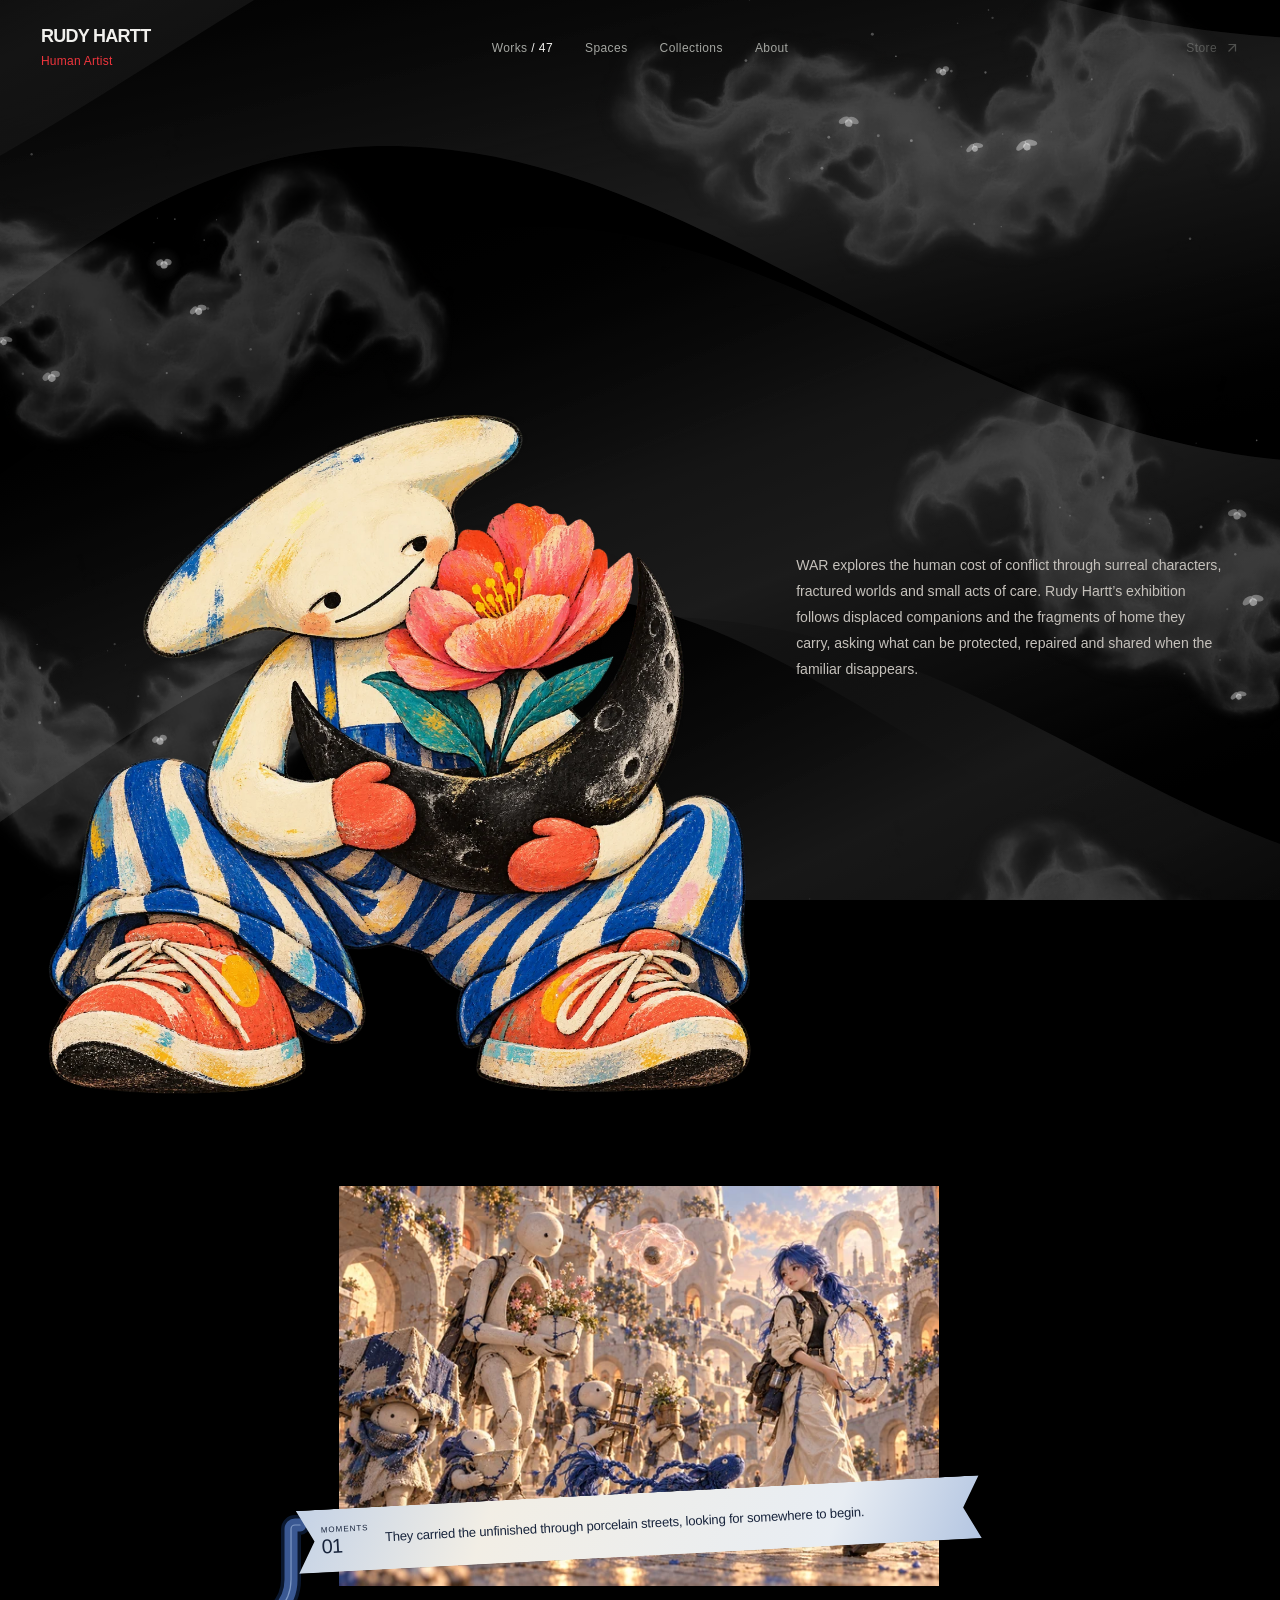
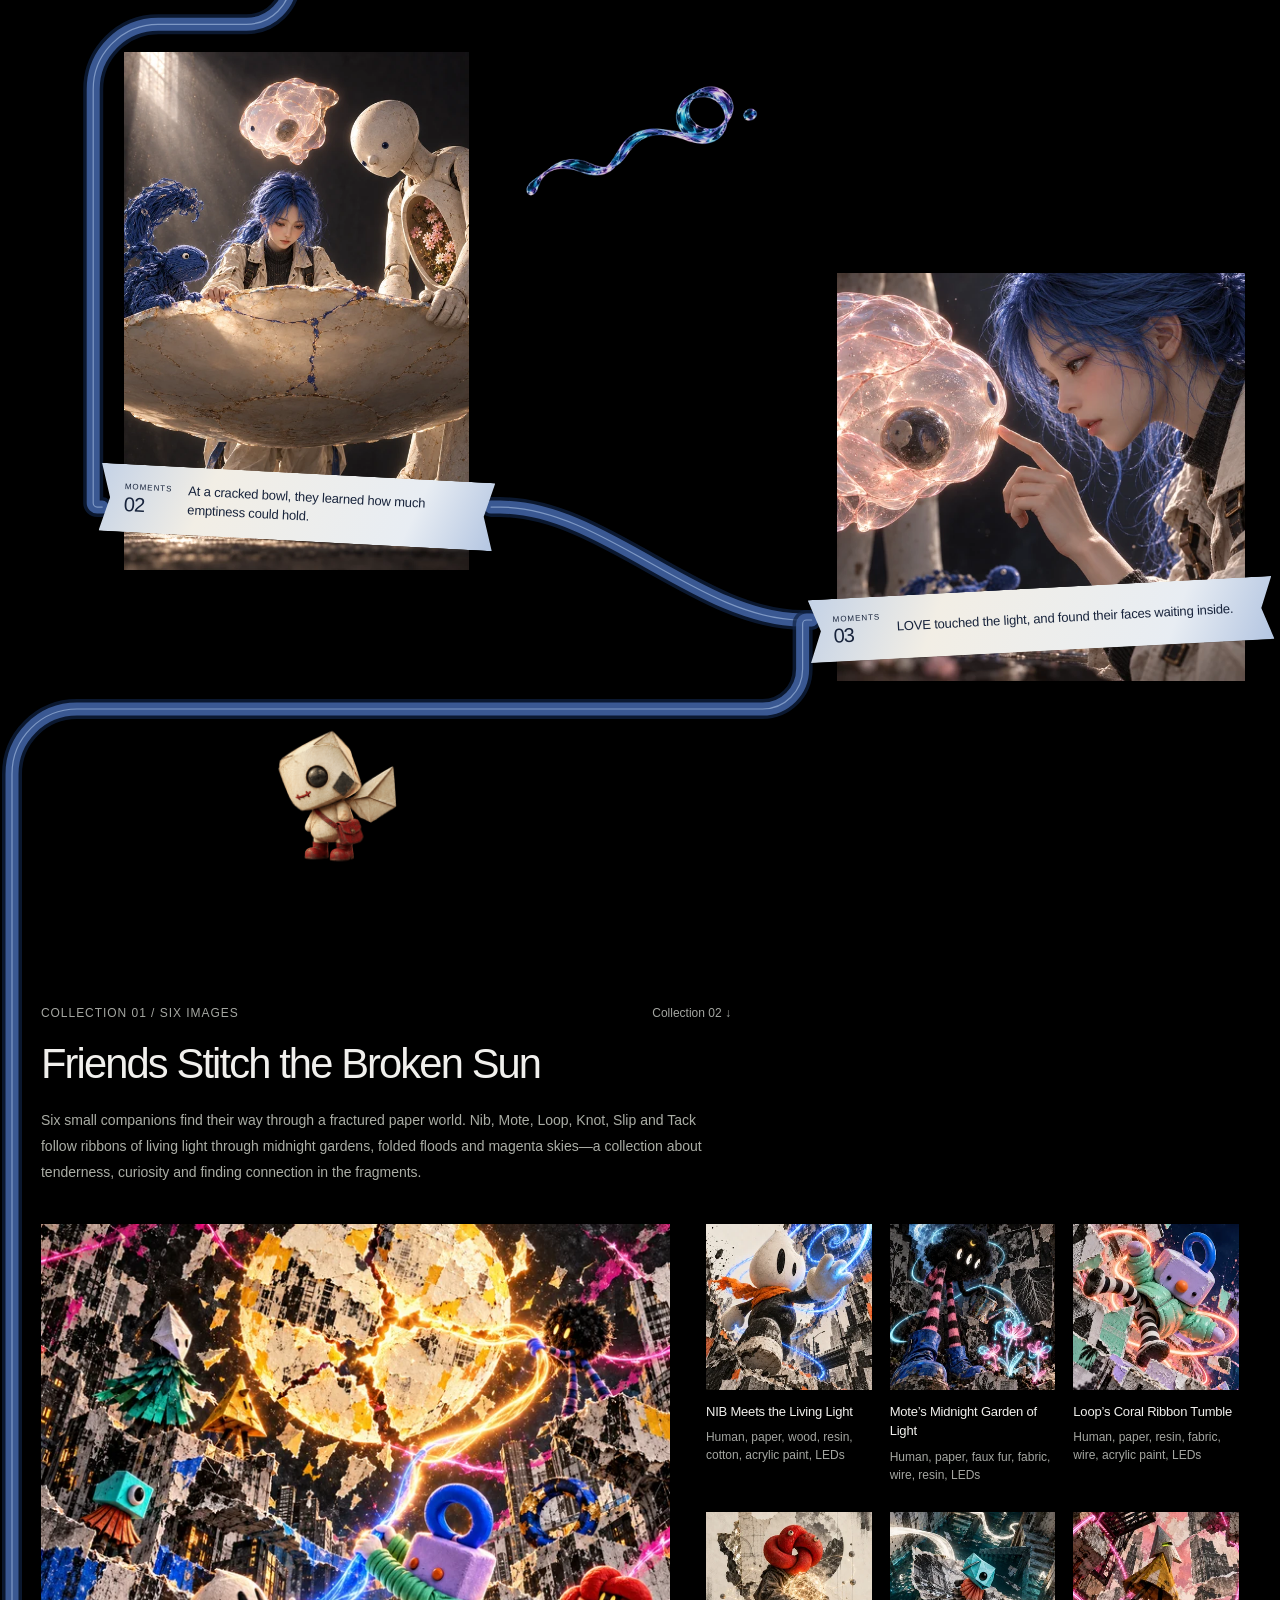
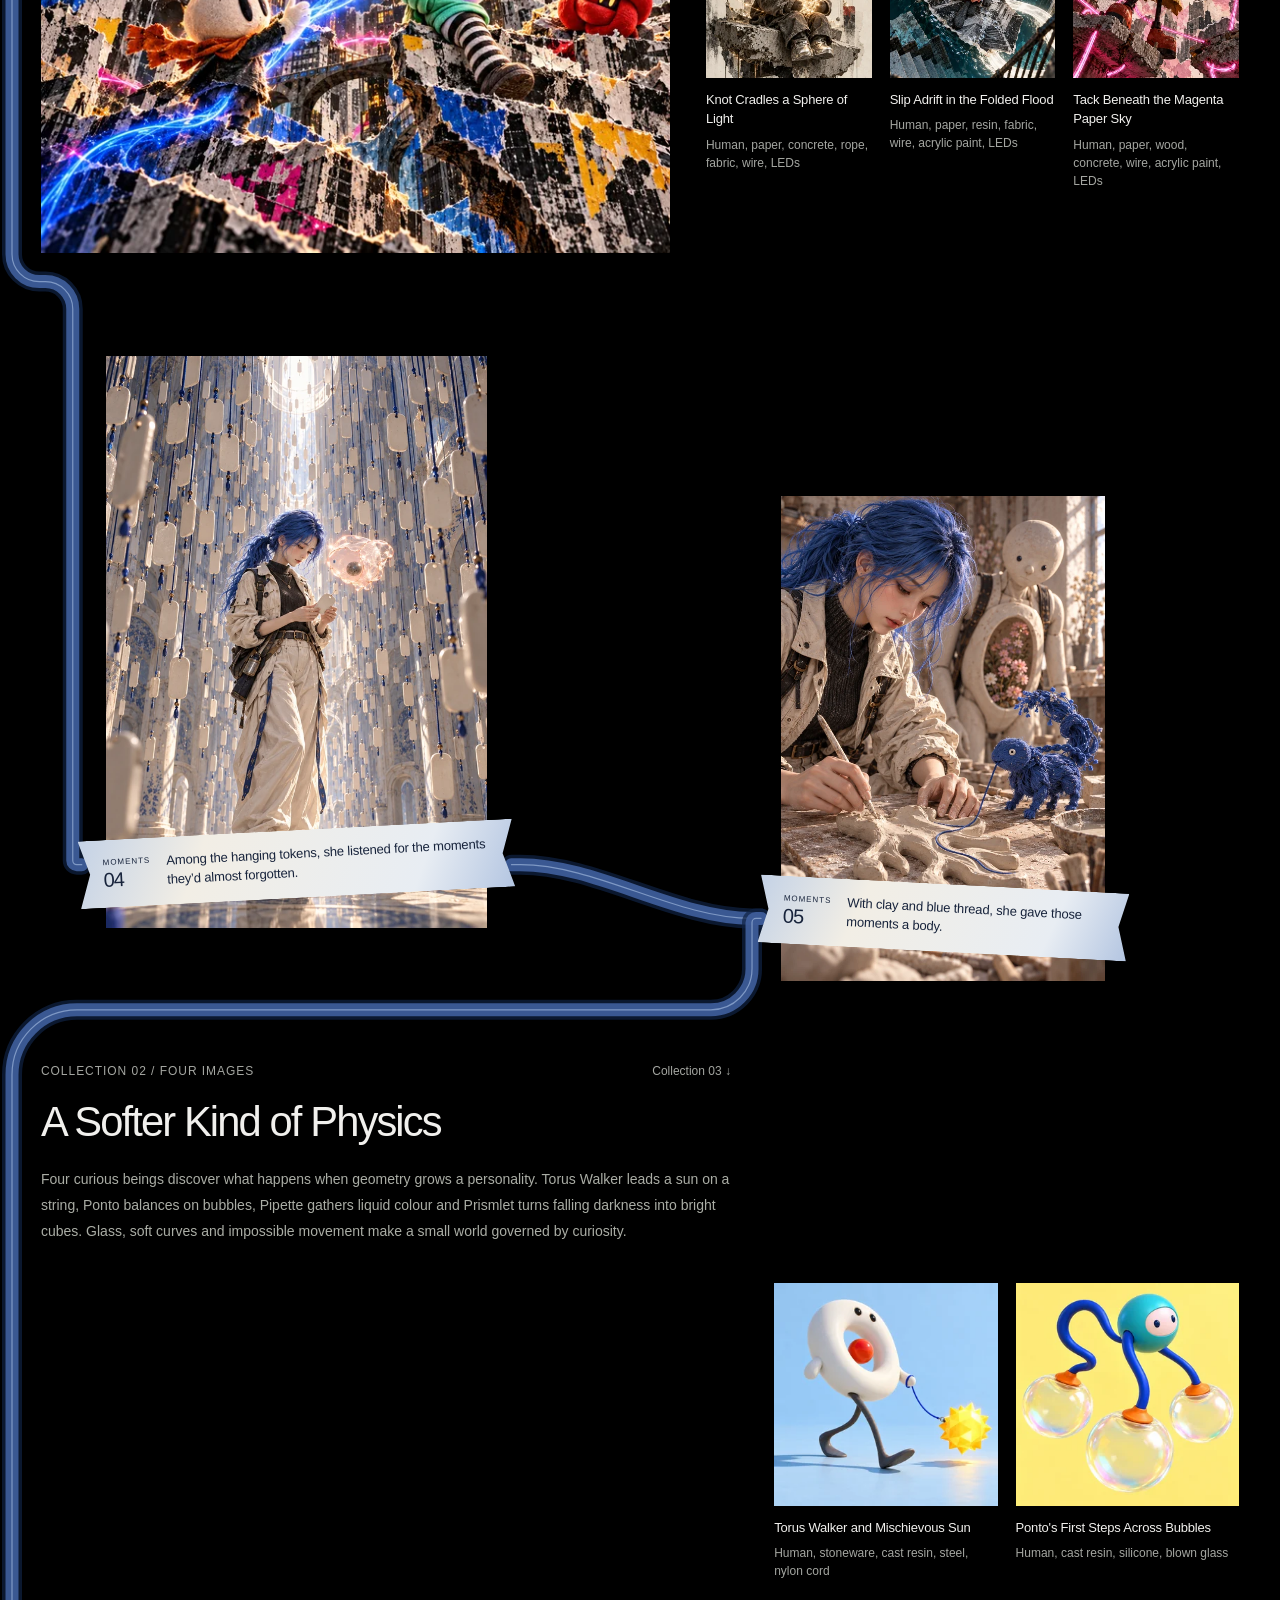
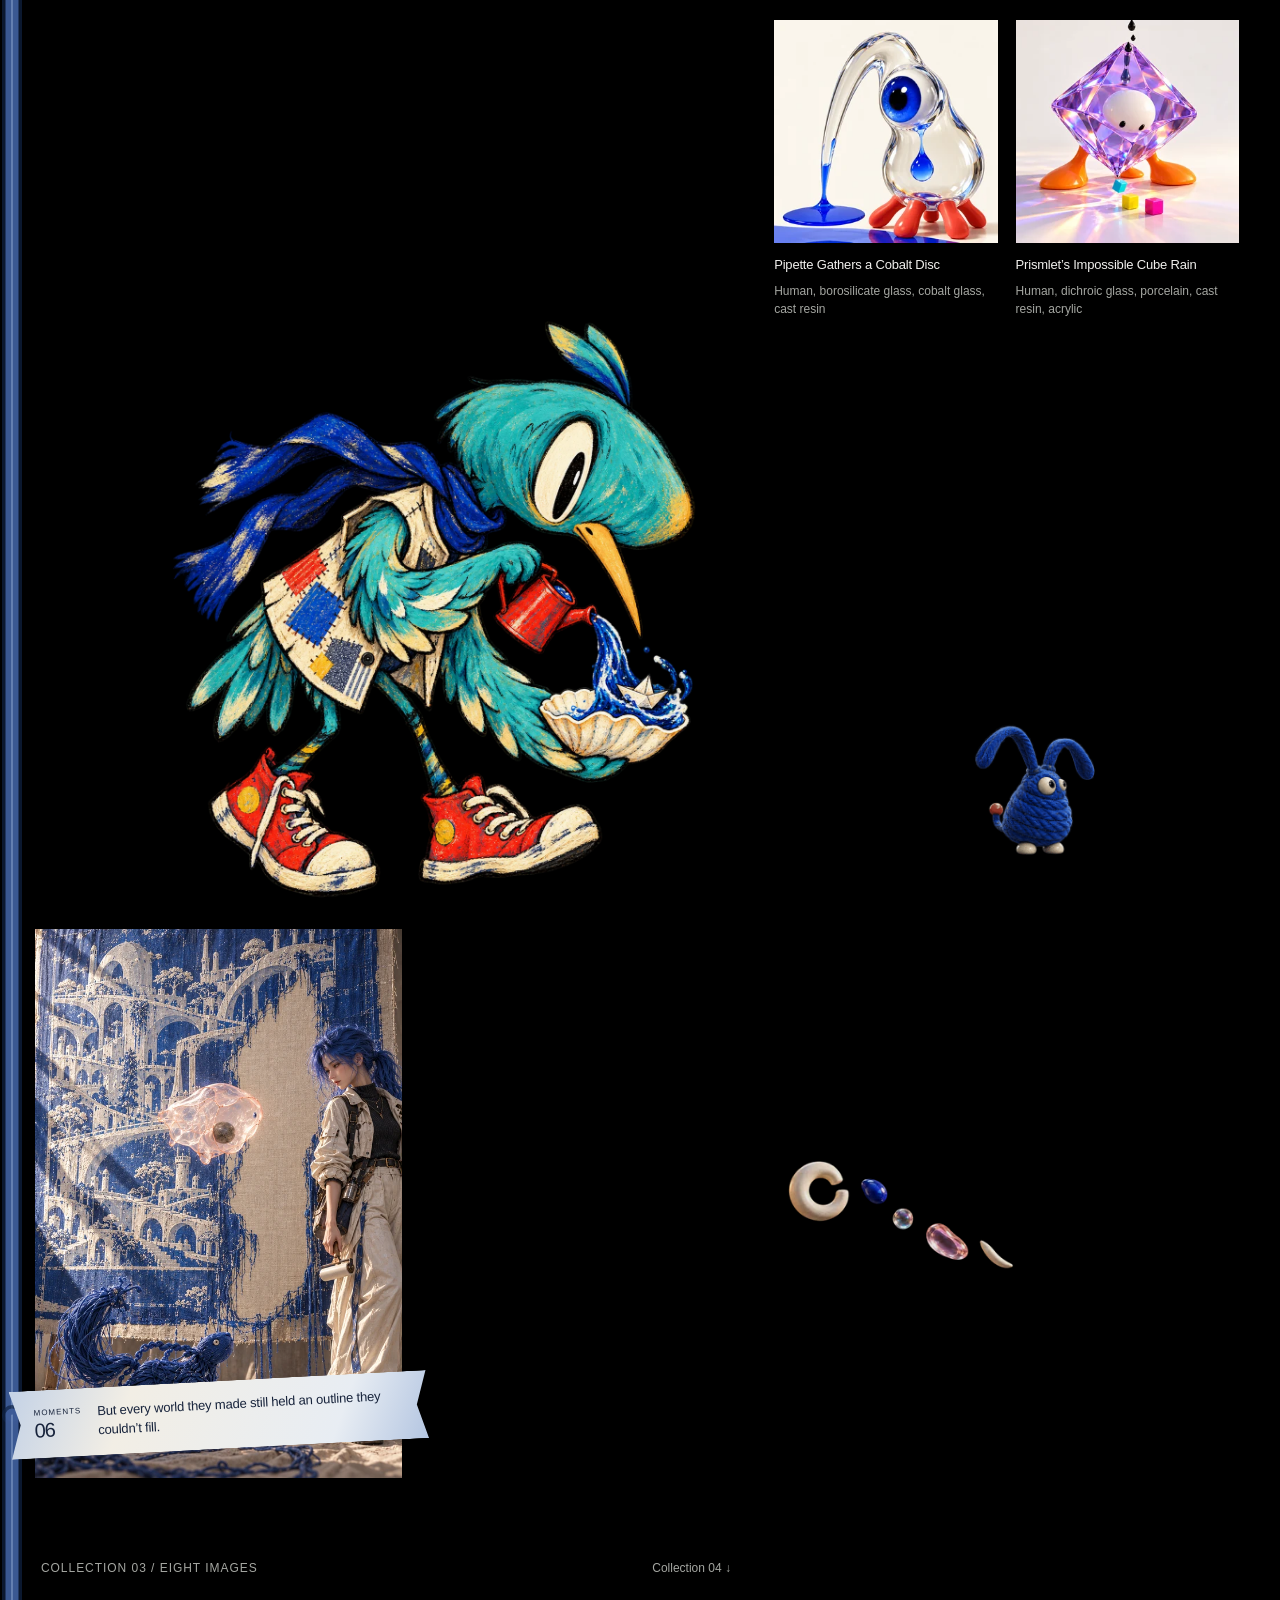
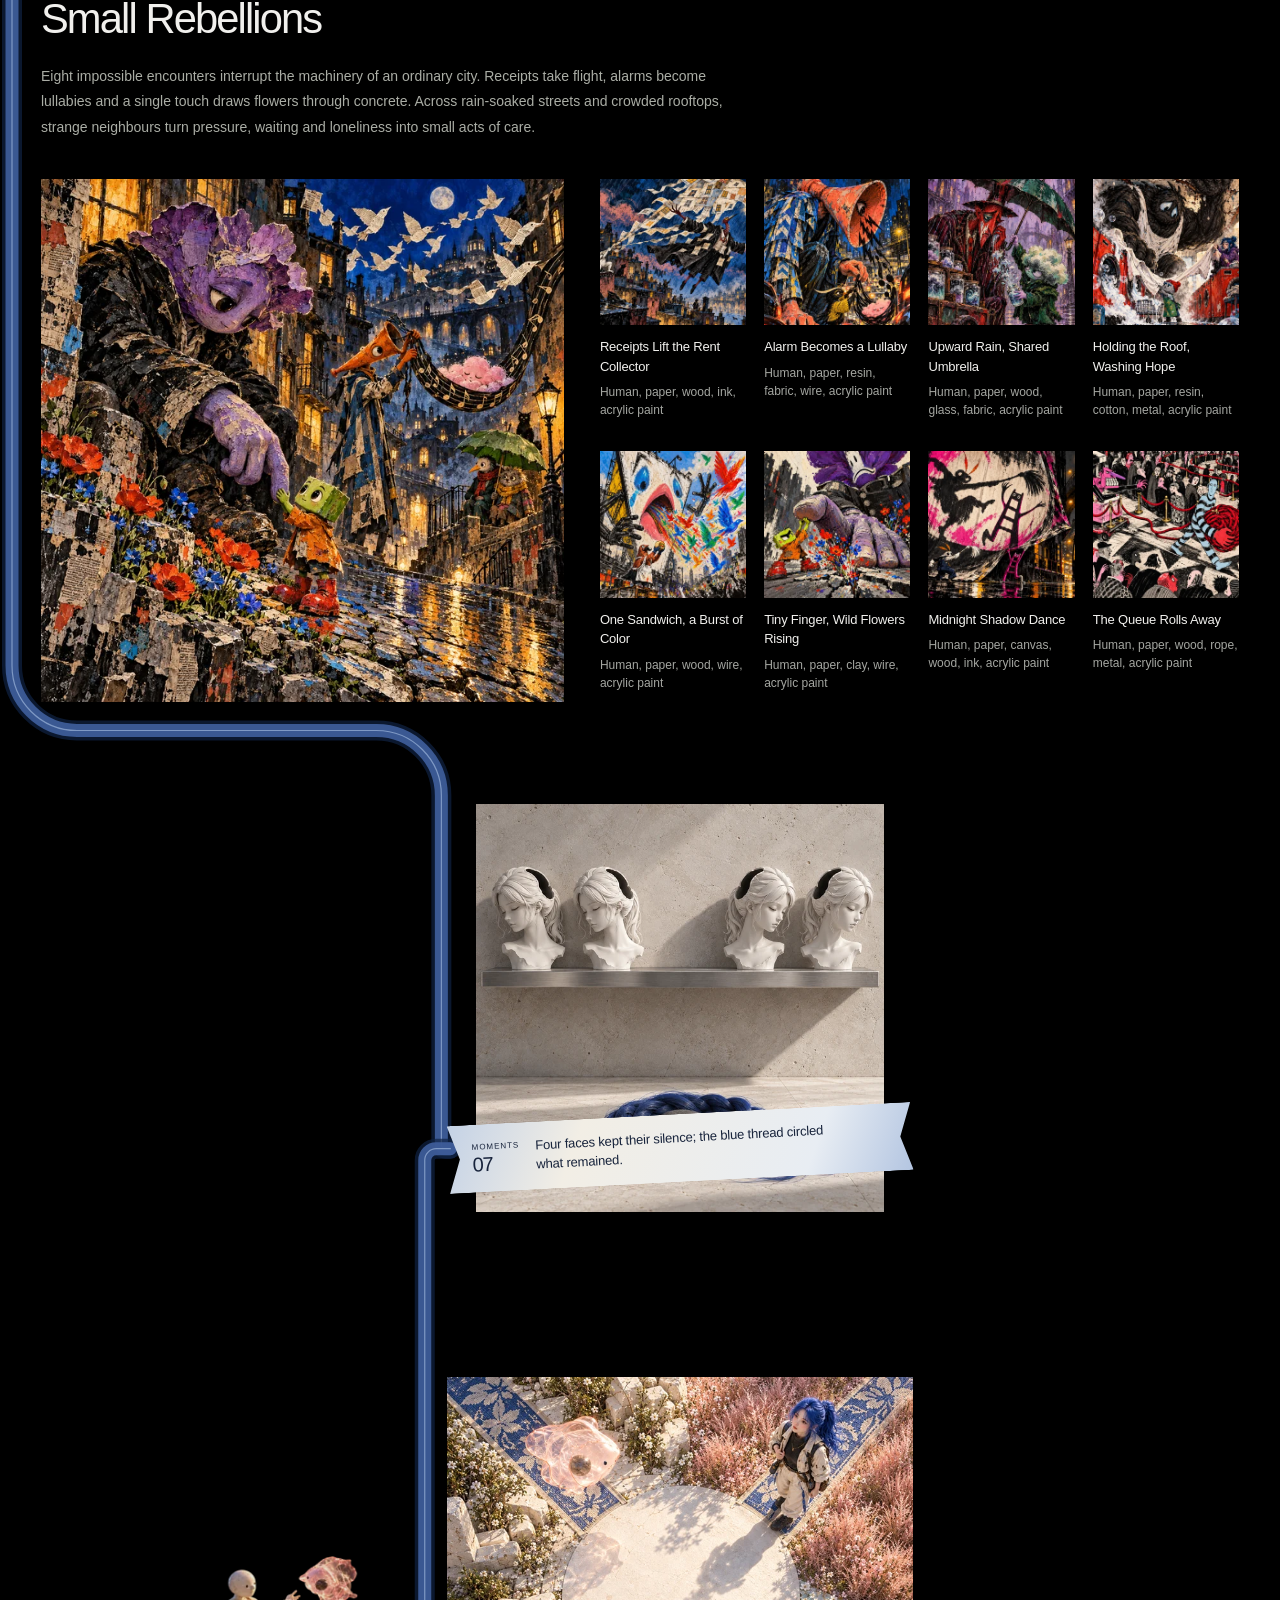
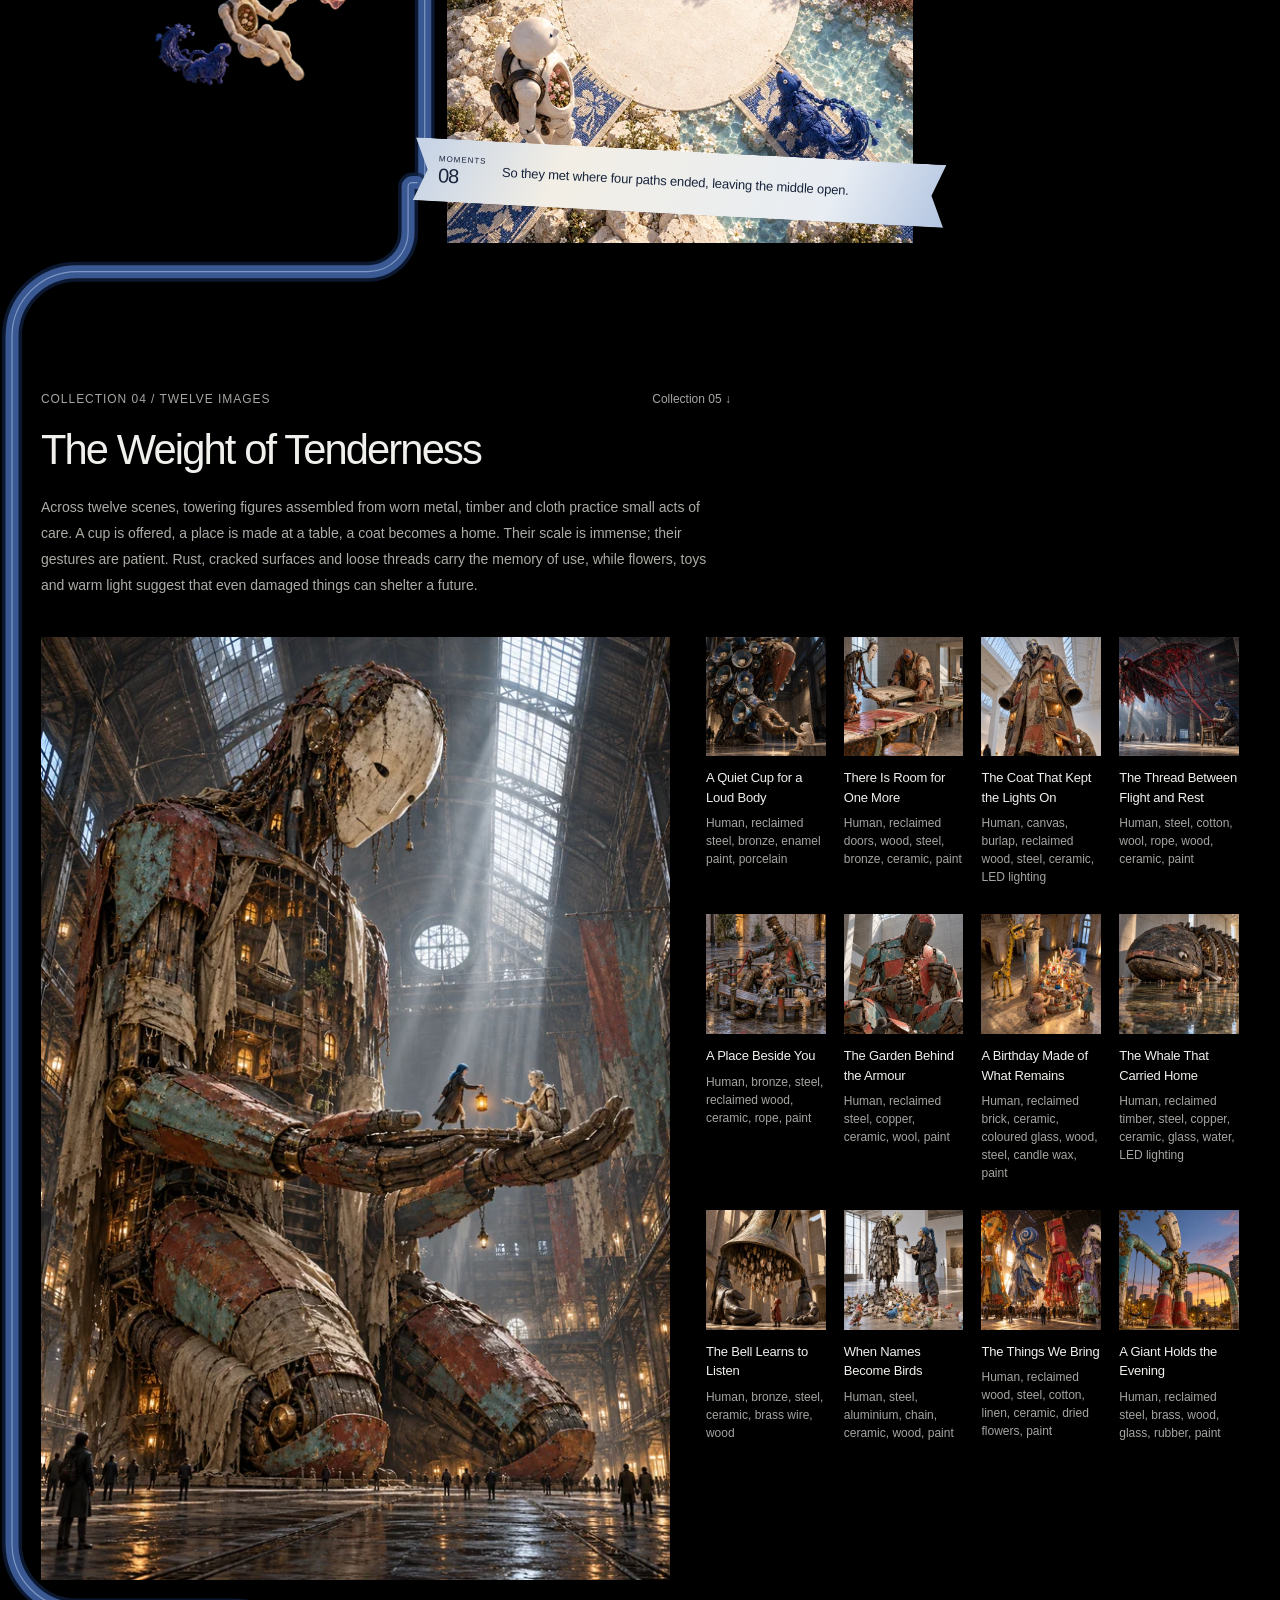
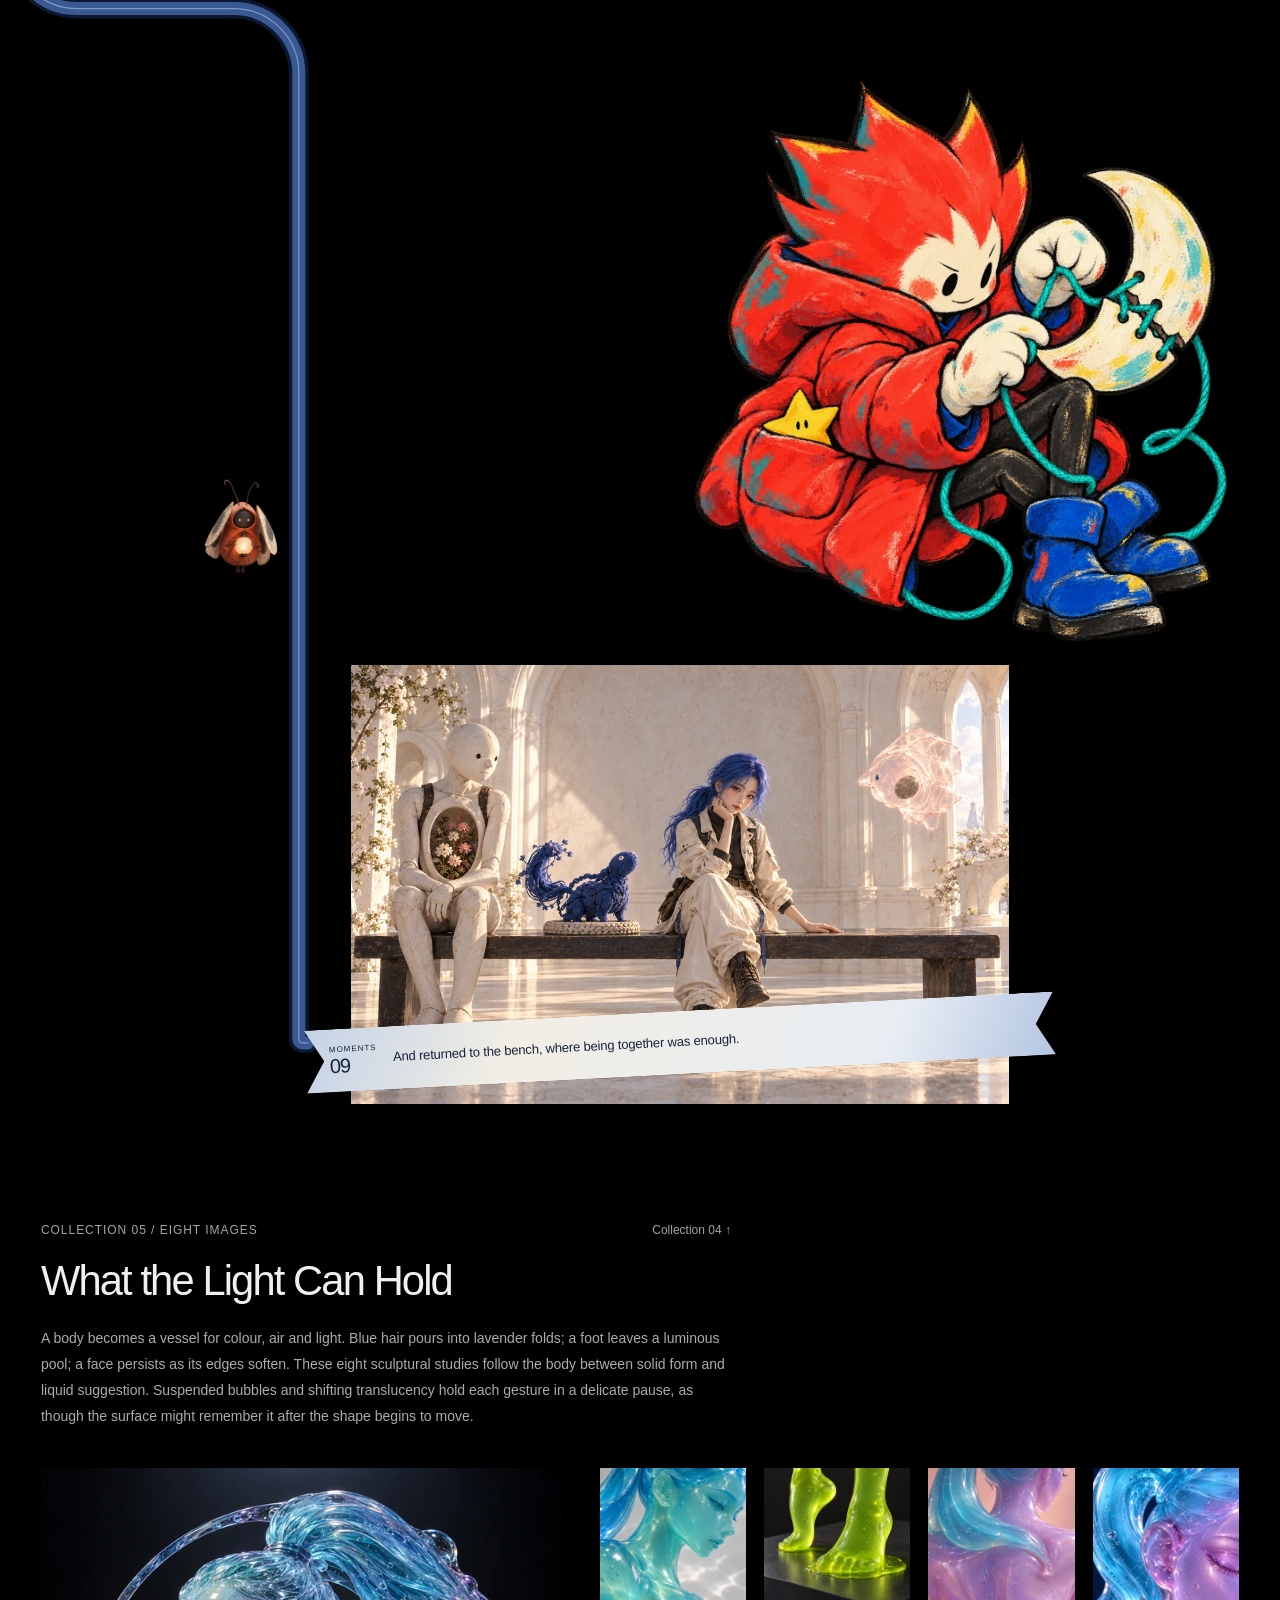
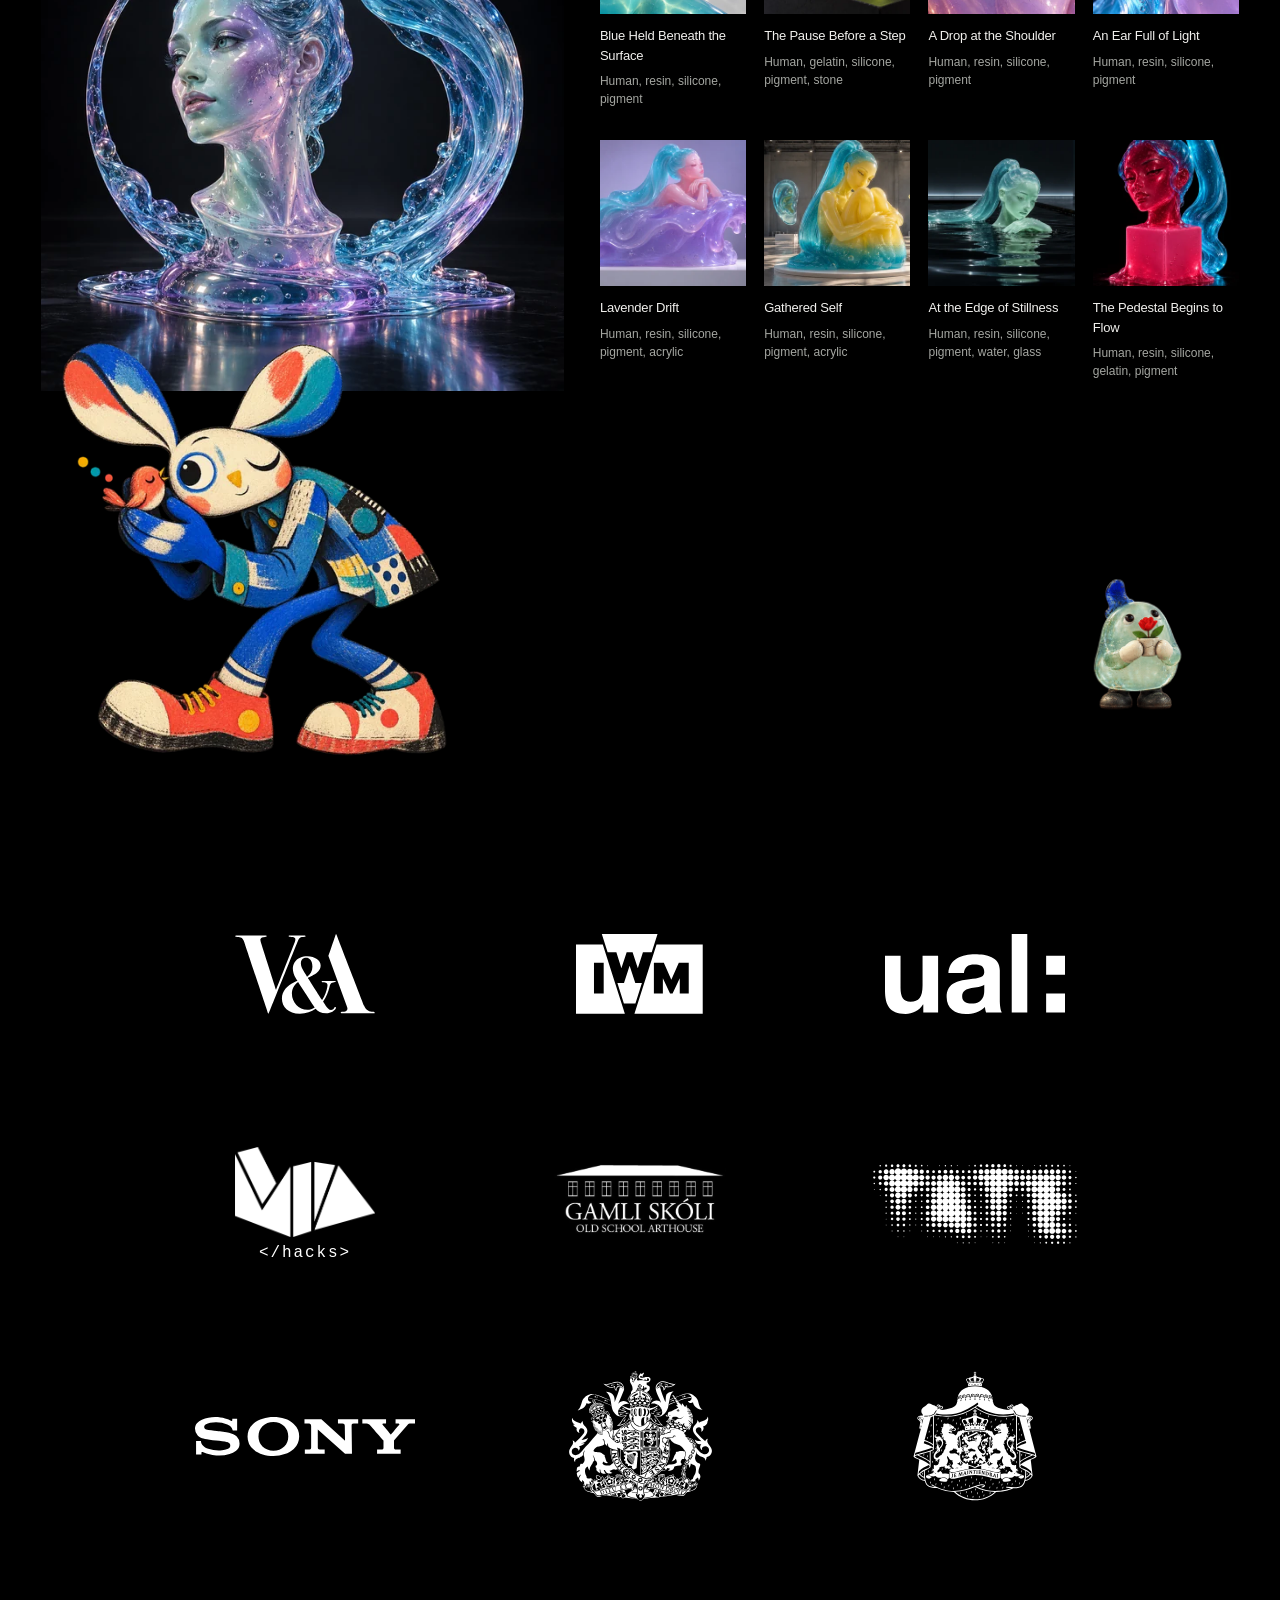
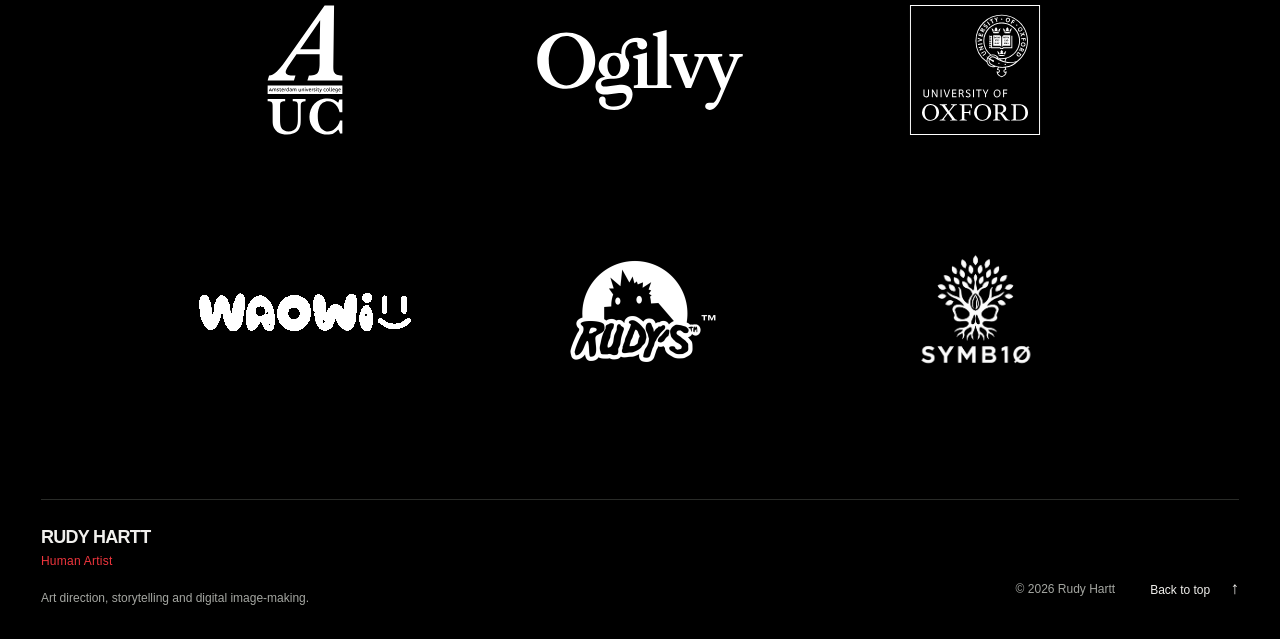
==== index.html @ c0d4ca52 "Align WAR introduction beneath the banner beside the illustrated character" ====
<!doctype html>
<html lang="en">
<head>
  <meta charset="utf-8">
  <meta name="viewport" content="width=device-width, initial-scale=1">
  <meta name="theme-color" content="#000000">
  <meta name="description" content="Art by Rudy Hartt. Explore surreal worlds, playful characters and sculptural stories of tenderness, transformation and light.">
  <title>RUDY HARTT</title>
  <meta property="og:type" content="website">
  <meta property="og:site_name" content="RUDY HARTT">
  <meta property="og:title" content="RUDY HARTT">
  <meta property="og:description" content="Art by Rudy Hartt. Explore surreal worlds, playful characters and sculptural stories of tenderness, transformation and light.">
  <meta property="og:url" content="https://rudyhartt.com/">
  <meta property="og:image" content="https://rudyhartt.com/assets/rudy-hartt-share-art-red.jpg">
  <meta property="og:image:width" content="1200">
  <meta property="og:image:height" content="630">
  <meta property="og:image:type" content="image/jpeg">
  <meta property="og:image:alt" content="RUDY HARTT with ART in red and a bold white trademark symbol, beside blue-haired LOVE and a porcelain companion on black.">
  <meta name="twitter:card" content="summary_large_image">
  <meta name="twitter:title" content="RUDY HARTT">
  <meta name="twitter:description" content="Art by Rudy Hartt. Explore surreal worlds, playful characters and sculptural stories of tenderness, transformation and light.">
  <meta name="twitter:image" content="https://rudyhartt.com/assets/rudy-hartt-share-art-red.jpg">
  <meta name="twitter:image:alt" content="RUDY HARTT with ART in red and a bold white trademark symbol, beside blue-haired LOVE and a porcelain companion on black.">
  <link rel="icon" href="favicon.ico?v=7776634bd120" type="image/x-icon" sizes="16x16 32x32 48x48">
  <link rel="icon" href="favicon-32.png?v=75755c4f5b93" type="image/png" sizes="32x32">
  <link rel="icon" href="favicon.svg?v=8624570a2a33" type="image/svg+xml" sizes="any">
  <link rel="apple-touch-icon" href="apple-touch-icon.png?v=a8af574fef03" sizes="180x180">
  <link rel="stylesheet" href="styles.css?v=873f53c5067f">
  <script defer src="artworks-data.js?v=f9689c2109c7"></script>
  <script defer src="app.js?v=4ed80b6540d2"></script>
  <script defer src="fireflies.js?v=29b0494fe733"></script>
  <script defer src="moments.js?v=df111d3c58b8"></script>
</head>
<body id="top">
  <div class="ambient-background" aria-hidden="true"></div>
  <canvas class="firefly-field" aria-hidden="true"></canvas>
  <a class="skip-link" href="#works">Skip to artworks</a>
  <header class="site-header">
    <div class="artist-identity"><h1 class="artist-name"><a href="#top">RUDY HARTT</a></h1><p class="artist-role">Human Artist</p></div>
    <nav class="header-index" aria-label="Main navigation"><a href="#works">Works <span class="header-count">/ 47</span></a><a href="spaces.html">Spaces</a><a href="#collection">Collections</a><a href="about.html">About</a></nav>
    <button class="header-store" type="button" disabled aria-label="Store (temporarily unavailable)">Store <svg viewBox="0 0 16 16" width="14" height="14" fill="none" stroke="currentColor" stroke-width="1.4" aria-hidden="true" focusable="false"><path d="M4 12 12 4M4 4h8v8"/></svg></button>
  </header>
  <main class="moments-canvas">
    <section class="war-banner" aria-label="WAR exhibition">
      <div class="war-banner-art">
        <img class="war-banner-image" draggable="false" src="assets/war-exhibition-mural.webp" srcset="assets/war-exhibition-mural-1086.webp 1086w, assets/war-exhibition-mural.webp 2172w" sizes="(min-width: 1616px) 1512px, (max-width: 625px) calc(100vw - 40px), 93.6vw" width="2172" height="724" alt="WAR — RUDY HARTT. LOVE and a porcelain companion carry a glowing window through a blue and terracotta collage mural, with illustrated characters repairing a seam, carrying a home and protecting a sprout." loading="eager" decoding="async" fetchpriority="high">
        <img class="character-illustration war-hero-character" aria-hidden="true" draggable="false" src="assets/illustrated-giant-04.webp" srcset="assets/illustrated-giant-04-480.webp 480w, assets/illustrated-giant-04.webp 1254w" sizes="(max-width: 699px) 88vw, (min-width: 1440px) 800px, 56vw" width="1254" height="1254" alt="" loading="eager" decoding="async">
      </div>
      <p class="war-intro">WAR explores the human cost of conflict through surreal characters, fractured worlds and small acts of care. Rudy Hartt’s exhibition follows displaced companions and the fragments of home they carry, asking what can be protected, repaired and shared when the familiar disappears.</p>
    </section>
    <svg id="moments-thread" class="moments-thread" xmlns="http://www.w3.org/2000/svg" aria-hidden="true" focusable="false"></svg>
    <section id="works" class="gallery gallery-opening" aria-label="Selected artworks, images 1 to 3" style="--canvas-ratio:1413.10595703 / 1245.62817383">
    <figure class="work" data-order="1" data-align="left" style="--x:26.5000435%;--y:2.9703668%;--w:46.8539622%;--h:35.4357344%;--mobile-width:90%">
      <button draggable="false" type="button" class="artwork-link" data-artwork-id="v2-artwork-01" aria-label="View image 01">
        <img draggable="false" src="assets/artwork-01-640.webp" srcset="assets/artwork-01-320.webp 320w, assets/artwork-01-640.webp 640w, assets/artwork-01-960.webp 960w, assets/artwork-01.webp 1536w" sizes="(max-width: 699px) 90vw, (min-width: 1680px) 787.1px, 46.8540vw" width="1536" height="1024" alt="A blue-haired figure and sculptural companions walk through a luminous porcelain city." loading="eager" decoding="async">
      </button>
      <figcaption class="moment-ribbon" id="moment-story-01"><span class="moment-number">MOMENTS <b>01</b></span><span class="moment-story">They carried the unfinished through porcelain streets, looking for somewhere to begin.</span></figcaption>
    </figure>
    <figure class="work" data-order="2" data-align="right" style="--x:9.6791962%;--y:44.2764714%;--w:26.9896692%;--h:45.9277448%;--mobile-width:77%">
      <button draggable="false" type="button" class="artwork-link" data-artwork-id="v2-artwork-02" aria-label="View image 02">
        <img draggable="false" src="assets/artwork-02-640.webp" srcset="assets/artwork-02-320.webp 320w, assets/artwork-02-640.webp 640w, assets/artwork-02-960.webp 960w, assets/artwork-02.webp 1024w" sizes="(max-width: 699px) 77vw, (min-width: 1680px) 453.4px, 26.9897vw" width="1024" height="1536" alt="A blue-haired figure studies a large cracked vessel with a blue animal, a white figure and a floating pink form." loading="lazy" decoding="async">
      </button>
      <span class="floating-decoration floating-decoration-glass" aria-hidden="true"><img draggable="false" src="assets/floating-glass-400.webp" srcset="assets/floating-glass-400.webp 400w, assets/floating-glass.webp 800w" sizes="(max-width: 343px) 110px, (max-width: 499px) 32vw, (max-width: 699px) 160px, (max-width: 782px) 180px, (max-width: 1304px) 23vw, 300px" width="800" height="450" alt="" loading="lazy" decoding="async"></span>
      <figcaption class="moment-ribbon" id="moment-story-02"><span class="moment-number">MOMENTS <b>02</b></span><span class="moment-story">At a cracked bowl, they learned how much emptiness could hold.</span></figcaption>
    </figure>
    <figure class="work" data-order="3" data-align="left" data-space="wide" style="--x:65.4263969%;--y:63.9088311%;--w:31.8137338%;--h:36.0911689%;--mobile-width:82%">
      <button draggable="false" type="button" class="artwork-link" data-artwork-id="v2-artwork-03" aria-label="View image 03">
        <img draggable="false" src="assets/artwork-03-640.webp" srcset="assets/artwork-03-320.webp 320w, assets/artwork-03-640.webp 640w, assets/artwork-03-960.webp 960w, assets/artwork-03.webp 1254w" sizes="(max-width: 699px) 82vw, (min-width: 1680px) 534.5px, 31.8137vw" width="1254" height="1254" alt="A blue-haired figure reaches one finger toward a translucent pink floating form, with a small blue companion behind." loading="lazy" decoding="async">
      </button>
      <figcaption class="moment-ribbon" id="moment-story-03"><span class="moment-number">MOMENTS <b>03</b></span><span class="moment-story">LOVE touched the light, and found their faces waiting inside.</span></figcaption>
    </figure>
    </section>
    <div class="character-interlude character-interlude-01" aria-hidden="true">
      <picture class="character-companion">
        <source media="(prefers-reduced-motion: reduce)" srcset="assets/character-01.webp" type="image/webp">
        <img draggable="false" src="assets/character-01.gif" width="320" height="320" alt="" loading="lazy" decoding="async">
      </picture>
    </div>
    <section id="collection" class="collection-section" aria-labelledby="collection-title">
      <div class="collection-heading"><div class="collection-heading-top"><span class="collection-kicker">Collection 01 / six images</span><a class="collection-jump" href="#softer-physics">Collection 02 ↓</a></div><h2 id="collection-title">Friends Stitch the Broken Sun</h2><p>Six small companions find their way through a fractured paper world. Nib, Mote, Loop, Knot, Slip and Tack follow ribbons of living light through midnight gardens, folded floods and magenta skies—a collection about tenderness, curiosity and finding connection in the fragments.</p></div>
      <div class="collection-layout">
        <figure class="collection-cover">
          <button draggable="false" type="button" class="artwork-link" data-artwork-id="collection-cover" aria-label="View the Friends Stitch the Broken Sun cover">
            <img draggable="false" src="assets/collection-cover-640.webp" srcset="assets/collection-cover-640.webp 640w, assets/collection-cover.webp 1254w" sizes="(max-width: 699px) calc(100vw - 40px), (max-width: 1099px) 680px, (min-width: 1512px) 738px, 46vw" width="1254" height="1254" alt="Six fantastical characters gather in a torn-paper city around a fractured glowing sun and intertwined trails of light." loading="lazy" decoding="async">
          </button>
          <figcaption class="sr-only">Friends Stitch the Broken Sun — collection cover</figcaption>
        </figure>
        <div class="collection-grid">
        <figure class="collection-card">
          <button draggable="false" type="button" class="artwork-link collection-thumb" data-artwork-id="collection-01" aria-label="View NIB Meets the Living Light">
            <img draggable="false" src="assets/collection-01-320.webp" srcset="assets/collection-01-320.webp 320w, assets/collection-01-640.webp 640w" sizes="(max-width: 699px) calc((100vw - 56px) / 2), (max-width: 1099px) 30vw, (min-width: 1512px) 238px, 15vw" width="640" height="640" alt="A white teardrop-headed character reaches toward a curling blue light trail amid torn-paper buildings." loading="lazy" decoding="async">
          </button>
          <figcaption><h3>NIB Meets the Living Light</h3><p class="collection-materials">Human, paper, wood, resin, cotton, acrylic paint, LEDs</p></figcaption>
        </figure>
        <figure class="collection-card">
          <button draggable="false" type="button" class="artwork-link collection-thumb" data-artwork-id="collection-02" aria-label="View Mote’s Midnight Garden of Light">
            <img draggable="false" src="assets/collection-02-320.webp" srcset="assets/collection-02-320.webp 320w, assets/collection-02-640.webp 640w" sizes="(max-width: 699px) calc((100vw - 56px) / 2), (max-width: 1099px) 30vw, (min-width: 1512px) 238px, 15vw" width="640" height="640" alt="A fuzzy black character with mismatched eyes tends glowing pink flowers beneath looping blue light." loading="lazy" decoding="async">
          </button>
          <figcaption><h3>Mote’s Midnight Garden of Light</h3><p class="collection-materials">Human, paper, faux fur, fabric, wire, resin, LEDs</p></figcaption>
        </figure>
        <figure class="collection-card">
          <button draggable="false" type="button" class="artwork-link collection-thumb" data-artwork-id="collection-03" aria-label="View Loop’s Coral Ribbon Tumble">
            <img draggable="false" src="assets/collection-03-320.webp" srcset="assets/collection-03-320.webp 320w, assets/collection-03-640.webp 640w" sizes="(max-width: 699px) calc((100vw - 56px) / 2), (max-width: 1099px) 30vw, (min-width: 1512px) 238px, 15vw" width="640" height="640" alt="A purple square-headed character with a blue loop tumbles through coral light trails in a collage city." loading="lazy" decoding="async">
          </button>
          <figcaption><h3>Loop’s Coral Ribbon Tumble</h3><p class="collection-materials">Human, paper, resin, fabric, wire, acrylic paint, LEDs</p></figcaption>
        </figure>
        <figure class="collection-card">
          <button draggable="false" type="button" class="artwork-link collection-thumb" data-artwork-id="collection-04" aria-label="View Knot Cradles a Sphere of Light">
            <img draggable="false" src="assets/collection-04-320.webp" srcset="assets/collection-04-320.webp 320w, assets/collection-04-640.webp 640w" sizes="(max-width: 699px) calc((100vw - 56px) / 2), (max-width: 1099px) 30vw, (min-width: 1512px) 238px, 15vw" width="640" height="640" alt="A red knotted character sits on a broken ledge, cradling a glowing sphere between its hands." loading="lazy" decoding="async">
          </button>
          <figcaption><h3>Knot Cradles a Sphere of Light</h3><p class="collection-materials">Human, paper, concrete, rope, fabric, wire, LEDs</p></figcaption>
        </figure>
        <figure class="collection-card">
          <button draggable="false" type="button" class="artwork-link collection-thumb" data-artwork-id="collection-05" aria-label="View Slip Adrift in the Folded Flood">
            <img draggable="false" src="assets/collection-05-320.webp" srcset="assets/collection-05-320.webp 320w, assets/collection-05-640.webp 640w" sizes="(max-width: 699px) calc((100vw - 56px) / 2), (max-width: 1099px) 30vw, (min-width: 1512px) 238px, 15vw" width="640" height="640" alt="A turquoise folded character with an orange ruff drifts along a paper boat through a fragmented city and pale currents." loading="lazy" decoding="async">
          </button>
          <figcaption><h3>Slip Adrift in the Folded Flood</h3><p class="collection-materials">Human, paper, resin, fabric, wire, acrylic paint, LEDs</p></figcaption>
        </figure>
        <figure class="collection-card">
          <button draggable="false" type="button" class="artwork-link collection-thumb" data-artwork-id="collection-06" aria-label="View Tack Beneath the Magenta Paper Sky">
            <img draggable="false" src="assets/collection-06-320.webp" srcset="assets/collection-06-320.webp 320w, assets/collection-06-640.webp 640w" sizes="(max-width: 699px) calc((100vw - 56px) / 2), (max-width: 1099px) 30vw, (min-width: 1512px) 238px, 15vw" width="640" height="640" alt="A yellow triangular character steps between torn architectural fragments and vivid magenta light trails." loading="lazy" decoding="async">
          </button>
          <figcaption><h3>Tack Beneath the Magenta Paper Sky</h3><p class="collection-materials">Human, paper, wood, concrete, wire, acrylic paint, LEDs</p></figcaption>
        </figure>
        </div>
      </div>
    </section>
    <section class="gallery gallery-interlude" aria-label="Selected artworks, images 4 and 5" style="--canvas-ratio:1413.10595703 / 690.93225098">
    <figure class="work" data-order="4" data-align="right" style="--x:8.2757844%;--y:0.0000000%;--w:29.7964993%;--h:91.4104249%;--mobile-width:76%">
      <button draggable="false" type="button" class="artwork-link" data-artwork-id="v2-artwork-04" aria-label="View image 04">
        <img draggable="false" src="assets/artwork-04-640.webp" srcset="assets/artwork-04-320.webp 320w, assets/artwork-04-640.webp 640w, assets/artwork-04-960.webp 960w, assets/artwork-04.webp 1024w" sizes="(max-width: 699px) 76vw, (min-width: 1680px) 500.6px, 29.7965vw" width="1024" height="1536" alt="A blue-haired figure walks beneath a dense hanging field of pale vertical tags and blue details." loading="lazy" decoding="async">
      </button>
      <figcaption class="moment-ribbon" id="moment-story-04"><span class="moment-number">MOMENTS <b>04</b></span><span class="moment-story">Among the hanging tokens, she listened for the moments they’d almost forgotten.</span></figcaption>
    </figure>
    <figure class="work" data-order="5" data-align="left" style="--x:61.0305106%;--y:22.4455961%;--w:25.2799287%;--h:77.5544039%;--mobile-width:78%">
      <button draggable="false" type="button" class="artwork-link" data-artwork-id="v2-artwork-05" aria-label="View image 05">
        <img draggable="false" src="assets/artwork-05-640.webp" srcset="assets/artwork-05-320.webp 320w, assets/artwork-05-640.webp 640w, assets/artwork-05-960.webp 960w, assets/artwork-05.webp 1024w" sizes="(max-width: 699px) 78vw, (min-width: 1680px) 424.7px, 25.2799vw" width="1024" height="1536" alt="A blue-haired figure works on small clay forms at a table, watched by white and blue companions." loading="lazy" decoding="async">
      </button>
      <figcaption class="moment-ribbon" id="moment-story-05"><span class="moment-number">MOMENTS <b>05</b></span><span class="moment-story">With clay and blue thread, she gave those moments a body.</span></figcaption>
    </figure>
    </section>
    <section id="softer-physics" class="collection-section collection-section-four" aria-labelledby="physics-title">
      <div class="collection-heading"><div class="collection-heading-top"><span class="collection-kicker">Collection 02 / four images</span><a class="collection-jump" href="#small-rebellions">Collection 03 ↓</a></div><h2 id="physics-title">A Softer Kind of Physics</h2><p>Four curious beings discover what happens when geometry grows a personality. Torus Walker leads a sun on a string, Ponto balances on bubbles, Pipette gathers liquid colour and Prismlet turns falling darkness into bright cubes. Glass, soft curves and impossible movement make a small world governed by curiosity.</p></div>
      <div class="collection-layout">
        <figure class="collection-cover">
          <button draggable="false" type="button" class="artwork-link" data-artwork-id="play-cover" aria-label="View the A Softer Kind of Physics cover">
            <img draggable="false" src="assets/play-cover-640.webp" srcset="assets/play-cover-640.webp 640w, assets/play-cover.webp 1254w" sizes="(max-width: 699px) calc(100vw - 40px), (max-width: 1199px) 680px, (min-width: 1680px) 856px, 54vw" width="1254" height="1254" alt="Four geometric characters play beside a cobalt pool, balancing on bubbles, walking a small sun and turning black drops into coloured cubes." loading="lazy" decoding="async">
          </button>
          <figcaption class="sr-only">A Softer Kind of Physics — collection cover</figcaption>
        </figure>
        <div class="collection-grid">
        <figure class="collection-card">
          <button draggable="false" type="button" class="artwork-link collection-thumb" data-artwork-id="play-01" aria-label="View Torus Walker and Mischievous Sun">
            <img draggable="false" src="assets/play-01-320.webp" srcset="assets/play-01-320.webp 320w, assets/play-01-640.webp 640w" sizes="(max-width: 699px) calc((100vw - 56px) / 2), (max-width: 1199px) 44vw, (min-width: 1680px) 301px, 19vw" width="640" height="640" alt="A white ring-shaped character with an orange sphere inside walks a faceted yellow sun on a blue lead against a pale blue background." loading="lazy" decoding="async">
          </button>
          <figcaption><h3>Torus Walker and Mischievous Sun</h3><p class="collection-materials">Human, stoneware, cast resin, steel, nylon cord</p></figcaption>
        </figure>
        <figure class="collection-card">
          <button draggable="false" type="button" class="artwork-link collection-thumb" data-artwork-id="play-02" aria-label="View Ponto&#x27;s First Steps Across Bubbles">
            <img draggable="false" src="assets/play-02-320.webp" srcset="assets/play-02-320.webp 320w, assets/play-02-640.webp 640w" sizes="(max-width: 699px) calc((100vw - 56px) / 2), (max-width: 1199px) 44vw, (min-width: 1680px) 301px, 19vw" width="640" height="640" alt="A turquoise round-headed character balances on three clear bubbles attached to winding blue limbs with orange suction cups, against a yellow background." loading="lazy" decoding="async">
          </button>
          <figcaption><h3>Ponto&#x27;s First Steps Across Bubbles</h3><p class="collection-materials">Human, cast resin, silicone, blown glass</p></figcaption>
        </figure>
        <figure class="collection-card">
          <button draggable="false" type="button" class="artwork-link collection-thumb" data-artwork-id="play-03" aria-label="View Pipette Gathers a Cobalt Disc">
            <img draggable="false" src="assets/play-03-320.webp" srcset="assets/play-03-320.webp 320w, assets/play-03-640.webp 640w" sizes="(max-width: 699px) calc((100vw - 56px) / 2), (max-width: 1199px) 44vw, (min-width: 1680px) 301px, 19vw" width="640" height="640" alt="A transparent one-eyed creature on red feet bends a long glass tube toward a floating cobalt disc above a blue reflective pool." loading="lazy" decoding="async">
          </button>
          <figcaption><h3>Pipette Gathers a Cobalt Disc</h3><p class="collection-materials">Human, borosilicate glass, cobalt glass, cast resin</p></figcaption>
        </figure>
        <figure class="collection-card">
          <button draggable="false" type="button" class="artwork-link collection-thumb" data-artwork-id="play-04" aria-label="View Prismlet’s Impossible Cube Rain">
            <img draggable="false" src="assets/play-04-320.webp" srcset="assets/play-04-320.webp 320w, assets/play-04-640.webp 640w" sizes="(max-width: 699px) calc((100vw - 56px) / 2), (max-width: 1199px) 44vw, (min-width: 1680px) 301px, 19vw" width="640" height="640" alt="A purple glass prism with a small white face and orange feet receives black drops from above as blue, yellow and pink cubes gather beneath it." loading="lazy" decoding="async">
          </button>
          <figcaption><h3>Prismlet’s Impossible Cube Rain</h3><p class="collection-materials">Human, dichroic glass, porcelain, cast resin, acrylic</p></figcaption>
        </figure>
        </div>
      </div>
    </section>
    <div class="character-interlude character-interlude-02 character-interlude-after-collection" aria-hidden="true">
      <picture class="character-companion">
        <source media="(prefers-reduced-motion: reduce)" srcset="assets/character-02.webp" type="image/webp">
        <img draggable="false" src="assets/character-02.gif" width="320" height="320" alt="" loading="lazy" decoding="async">
      </picture>
      <img class="character-illustration" draggable="false" src="assets/illustrated-giant-03.webp" srcset="assets/illustrated-giant-03-480.webp 480w, assets/illustrated-giant-03.webp 1254w" sizes="(max-width: 699px) 84vw, (min-width: 1440px) 650px, 46vw" width="1254" height="1254" alt="" loading="lazy" decoding="async">
    </div>
    <section class="gallery gallery-interlude" aria-label="Selected artwork, image 6" style="--canvas-ratio:1413.10595703 / 606.57543945">
    <figure class="work" data-order="6" data-align="right" data-space="wide" style="--x:2.7598780%;--y:0.0000000%;--w:28.6166514%;--h:100.0000000%;--mobile-width:80%">
      <button draggable="false" type="button" class="artwork-link" data-artwork-id="v2-artwork-06" aria-label="View image 06">
        <img draggable="false" src="assets/artwork-06-640.webp" srcset="assets/artwork-06-320.webp 320w, assets/artwork-06-640.webp 640w, assets/artwork-06-960.webp 960w, assets/artwork-06.webp 1024w" sizes="(max-width: 699px) 80vw, (min-width: 1680px) 480.8px, 28.6167vw" width="1024" height="1536" alt="A blue-haired figure and blue companion stand before a towering blue-and-ivory surface with a blank human silhouette." loading="lazy" decoding="async">
      </button>
      <span class="floating-decoration floating-decoration-fragments" aria-hidden="true"><img draggable="false" src="assets/floating-fragments-400.webp" srcset="assets/floating-fragments-400.webp 400w, assets/floating-fragments.webp 800w" sizes="(max-width: 368px) 118px, (max-width: 499px) 32vw, (max-width: 699px) 160px, (max-width: 777px) 210px, (max-width: 1333px) 27vw, 360px" width="800" height="450" alt="" loading="lazy" decoding="async"></span>
      <figcaption class="moment-ribbon" id="moment-story-06"><span class="moment-number">MOMENTS <b>06</b></span><span class="moment-story">But every world they made still held an outline they couldn’t fill.</span></figcaption>
    </figure>
    </section>
    <section id="small-rebellions" class="collection-section collection-section-eight" aria-labelledby="rebellions-title">
      <div class="collection-heading"><div class="collection-heading-top"><span class="collection-kicker">Collection 03 / eight images</span><a class="collection-jump" href="#weight-of-tenderness">Collection 04 ↓</a></div><h2 id="rebellions-title">Small Rebellions</h2><p>Eight impossible encounters interrupt the machinery of an ordinary city. Receipts take flight, alarms become lullabies and a single touch draws flowers through concrete. Across rain-soaked streets and crowded rooftops, strange neighbours turn pressure, waiting and loneliness into small acts of care.</p></div>
      <div class="collection-layout">
        <figure class="collection-cover">
          <button draggable="false" type="button" class="artwork-link" data-artwork-id="rebellions-cover" aria-label="View the Small Rebellions cover">
            <img draggable="false" src="assets/rebellions-cover-640.webp" srcset="assets/rebellions-cover-640.webp 640w, assets/rebellions-cover.webp 1254w" sizes="(max-width: 699px) calc(100vw - 40px), (max-width: 1279px) 680px, (min-width: 1680px) 649px, 41vw" width="1254" height="1254" alt="A tiny green character touches a purple flower-headed giant’s hand while paper birds and a musical hammock brighten a rain-soaked city." loading="lazy" decoding="async">
          </button>
          <figcaption class="sr-only">Small Rebellions — collection cover</figcaption>
        </figure>
        <div class="collection-grid">
        <figure class="collection-card">
          <button draggable="false" type="button" class="artwork-link collection-thumb" data-artwork-id="rebellions-01" aria-label="View Receipts Lift the Rent Collector">
            <img draggable="false" src="assets/rebellions-01-320.webp" srcset="assets/rebellions-01-320.webp 320w, assets/rebellions-01-640.webp 640w" sizes="(max-width: 699px) calc((100vw - 56px) / 2), (max-width: 1279px) 22vw, (min-width: 1680px) 193px, 12vw" width="640" height="640" alt="A long-coated figure is lifted over blue rooftops by streams of paper receipts, with small figures reaching from the buildings." loading="lazy" decoding="async">
          </button>
          <figcaption><h3>Receipts Lift the Rent Collector</h3><p class="collection-materials">Human, paper, wood, ink, acrylic paint</p></figcaption>
        </figure>
        <figure class="collection-card">
          <button draggable="false" type="button" class="artwork-link collection-thumb" data-artwork-id="rebellions-02" aria-label="View Alarm Becomes a Lullaby">
            <img draggable="false" src="assets/rebellions-02-320.webp" srcset="assets/rebellions-02-320.webp 320w, assets/rebellions-02-640.webp 640w" sizes="(max-width: 699px) calc((100vw - 56px) / 2), (max-width: 1279px) 22vw, (min-width: 1680px) 193px, 12vw" width="640" height="640" alt="A towering orange megaphone-headed figure releases black musical notes toward a pink sleeping form in a sling, beside a yellow bird." loading="lazy" decoding="async">
          </button>
          <figcaption><h3>Alarm Becomes a Lullaby</h3><p class="collection-materials">Human, paper, resin, fabric, wire, acrylic paint</p></figcaption>
        </figure>
        <figure class="collection-card">
          <button draggable="false" type="button" class="artwork-link collection-thumb" data-artwork-id="rebellions-03" aria-label="View Upward Rain, Shared Umbrella">
            <img draggable="false" src="assets/rebellions-03-320.webp" srcset="assets/rebellions-03-320.webp 320w, assets/rebellions-03-640.webp 640w" sizes="(max-width: 699px) calc((100vw - 56px) / 2), (max-width: 1279px) 22vw, (min-width: 1680px) 193px, 12vw" width="640" height="640" alt="A tall red figure in a striped coat shares an umbrella with a small green, cloud-haired character holding a glass jar in a purple rainy street." loading="lazy" decoding="async">
          </button>
          <figcaption><h3>Upward Rain, Shared Umbrella</h3><p class="collection-materials">Human, paper, wood, glass, fabric, acrylic paint</p></figcaption>
        </figure>
        <figure class="collection-card">
          <button draggable="false" type="button" class="artwork-link collection-thumb" data-artwork-id="rebellions-04" aria-label="View Holding the Roof, Washing Hope">
            <img draggable="false" src="assets/rebellions-04-320.webp" srcset="assets/rebellions-04-320.webp 320w, assets/rebellions-04-640.webp 640w" sizes="(max-width: 699px) calc((100vw - 56px) / 2), (max-width: 1279px) 22vw, (min-width: 1680px) 193px, 12vw" width="640" height="640" alt="An enormous black creature stretches white fabric over a flooded laundrette while small figures stand among red washing machines and bubbles." loading="lazy" decoding="async">
          </button>
          <figcaption><h3>Holding the Roof, Washing Hope</h3><p class="collection-materials">Human, paper, resin, cotton, metal, acrylic paint</p></figcaption>
        </figure>
        <figure class="collection-card">
          <button draggable="false" type="button" class="artwork-link collection-thumb" data-artwork-id="rebellions-05" aria-label="View One Sandwich, a Burst of Color">
            <img draggable="false" src="assets/rebellions-05-320.webp" srcset="assets/rebellions-05-320.webp 320w, assets/rebellions-05-640.webp 640w" sizes="(max-width: 699px) calc((100vw - 56px) / 2), (max-width: 1279px) 22vw, (min-width: 1680px) 193px, 12vw" width="640" height="640" alt="A small orange figure offers a sandwich to a huge paper-faced creature whose open mouth releases colorful birds above a monochrome crowd." loading="lazy" decoding="async">
          </button>
          <figcaption><h3>One Sandwich, a Burst of Color</h3><p class="collection-materials">Human, paper, wood, wire, acrylic paint</p></figcaption>
        </figure>
        <figure class="collection-card">
          <button draggable="false" type="button" class="artwork-link collection-thumb" data-artwork-id="rebellions-06" aria-label="View Tiny Finger, Wild Flowers Rising">
            <img draggable="false" src="assets/rebellions-06-320.webp" srcset="assets/rebellions-06-320.webp 320w, assets/rebellions-06-640.webp 640w" sizes="(max-width: 699px) calc((100vw - 56px) / 2), (max-width: 1279px) 22vw, (min-width: 1680px) 193px, 12vw" width="640" height="640" alt="A tiny green-and-orange figure touches the fingertip of a giant purple hand as red and blue flowers spring from cracked pavement." loading="lazy" decoding="async">
          </button>
          <figcaption><h3>Tiny Finger, Wild Flowers Rising</h3><p class="collection-materials">Human, paper, clay, wire, acrylic paint</p></figcaption>
        </figure>
        <figure class="collection-card">
          <button draggable="false" type="button" class="artwork-link collection-thumb" data-artwork-id="rebellions-07" aria-label="View Midnight Shadow Dance">
            <img draggable="false" src="assets/rebellions-07-320.webp" srcset="assets/rebellions-07-320.webp 320w, assets/rebellions-07-640.webp 640w" sizes="(max-width: 699px) calc((100vw - 56px) / 2), (max-width: 1279px) 22vw, (min-width: 1680px) 193px, 12vw" width="640" height="640" alt="Animated black shadows dance across a huge billowing cream-and-pink sheet above a magenta ladder-like character in a wet nighttime street." loading="lazy" decoding="async">
          </button>
          <figcaption><h3>Midnight Shadow Dance</h3><p class="collection-materials">Human, paper, canvas, wood, ink, acrylic paint</p></figcaption>
        </figure>
        <figure class="collection-card">
          <button draggable="false" type="button" class="artwork-link collection-thumb" data-artwork-id="rebellions-08" aria-label="View The Queue Rolls Away">
            <img draggable="false" src="assets/rebellions-08-320.webp" srcset="assets/rebellions-08-320.webp 320w, assets/rebellions-08-640.webp 640w" sizes="(max-width: 699px) calc((100vw - 56px) / 2), (max-width: 1279px) 22vw, (min-width: 1680px) 193px, 12vw" width="640" height="640" alt="A blue striped figure carries a coil of red queue rope past a pink grinning wheeled machine, surrounded by rows of monochrome waiting faces." loading="lazy" decoding="async">
          </button>
          <figcaption><h3>The Queue Rolls Away</h3><p class="collection-materials">Human, paper, wood, rope, metal, acrylic paint</p></figcaption>
        </figure>
        </div>
      </div>
    </section>
    <section class="gallery gallery-continuation" aria-label="Selected artworks, images 7 to 8" style="--canvas-ratio:1413.10595703 / 1220.06689482">
    <figure class="work" data-order="7" data-align="left" style="--x:37.2136919%;--y:0.0000000%;--w:31.8137338%;--h:36.8473049%;--mobile-width:78%">
      <button draggable="false" type="button" class="artwork-link" data-artwork-id="v2-artwork-07" aria-label="View image 07">
        <img draggable="false" src="assets/artwork-07-640.webp" srcset="assets/artwork-07-320.webp 320w, assets/artwork-07-640.webp 640w, assets/artwork-07-960.webp 960w, assets/artwork-07.webp 1254w" sizes="(max-width: 699px) 78vw, (min-width: 1680px) 534.5px, 31.8137vw" width="1254" height="1254" alt="Four white portrait busts stand on a narrow shelf above a vivid blue braid lying on the floor." loading="lazy" decoding="async">
      </button>
      <figcaption class="moment-ribbon" id="moment-story-07"><span class="moment-number">MOMENTS <b>07</b></span><span class="moment-story">Four faces kept their silence; the blue thread circled what remained.</span></figcaption>
    </figure>
    <figure class="work" data-order="8" data-align="right" style="--x:34.9220584%;--y:51.8383782%;--w:36.3969986%;--h:42.1557316%;--mobile-width:84%">
      <button draggable="false" type="button" class="artwork-link" data-artwork-id="v2-artwork-08" aria-label="View image 08">
        <img draggable="false" src="assets/artwork-08-640.webp" srcset="assets/artwork-08-320.webp 320w, assets/artwork-08-640.webp 640w, assets/artwork-08-960.webp 960w, assets/artwork-08.webp 1254w" sizes="(max-width: 699px) 84vw, (min-width: 1680px) 611.5px, 36.3970vw" width="1254" height="1254" alt="Four companions gather around an empty pale circular center in an overhead view of a flowering garden." loading="lazy" decoding="async">
      </button>
      <span class="floating-decoration floating-decoration-encounter" aria-hidden="true"><img draggable="false" src="assets/floating-encounter-400.webp" srcset="assets/floating-encounter-400.webp 400w, assets/floating-encounter.webp 800w" sizes="(max-width: 368px) 118px, (max-width: 499px) 32vw, (max-width: 699px) 160px, (max-width: 733px) 220px, (max-width: 1400px) 30vw, 420px" width="800" height="450" alt="" loading="lazy" decoding="async"></span>
      <figcaption class="moment-ribbon" id="moment-story-08"><span class="moment-number">MOMENTS <b>08</b></span><span class="moment-story">So they met where four paths ended, leaving the middle open.</span></figcaption>
    </figure>
    </section>
    <section id="weight-of-tenderness" class="collection-section collection-section-twelve" aria-labelledby="tenderness-title">
      <div class="collection-heading"><div class="collection-heading-top"><span class="collection-kicker">Collection 04 / twelve images</span><a class="collection-jump" href="#what-the-light-can-hold">Collection 05 ↓</a></div><h2 id="tenderness-title">The Weight of Tenderness</h2><p>Across twelve scenes, towering figures assembled from worn metal, timber and cloth practice small acts of care. A cup is offered, a place is made at a table, a coat becomes a home. Their scale is immense; their gestures are patient. Rust, cracked surfaces and loose threads carry the memory of use, while flowers, toys and warm light suggest that even damaged things can shelter a future.</p></div>
      <div class="collection-layout">
        <figure class="collection-cover">
          <button draggable="false" type="button" class="artwork-link" data-artwork-id="thresholds-cover" aria-label="View the The Weight of Tenderness cover">
            <img draggable="false" src="assets/thresholds-cover-640.webp" srcset="assets/thresholds-cover-640.webp 640w, assets/thresholds-cover.webp 1024w" sizes="(max-width: 699px) calc(100vw - 40px), (max-width: 1279px) 600px, (min-width: 1680px) 738px, 45vw" width="1024" height="1536" alt="A kneeling giant of weathered metal and timber joins its open hands as a blue-haired figure carries a lantern toward a small pale companion." loading="lazy" decoding="async">
          </button>
          <figcaption class="sr-only">The Weight of Tenderness — collection cover</figcaption>
        </figure>
        <div class="collection-grid">
        <figure class="collection-card">
          <button draggable="false" type="button" class="artwork-link collection-thumb" data-artwork-id="thresholds-01" aria-label="View A Quiet Cup for a Loud Body">
            <img draggable="false" src="assets/thresholds-01-320.webp" srcset="assets/thresholds-01-320.webp 320w, assets/thresholds-01-640.webp 640w" sizes="(max-width: 699px) calc((100vw - 56px) / 2), (max-width: 1279px) 22vw, (min-width: 1680px) 171px, 11vw" width="640" height="640" alt="A towering figure covered in blue metal horns, each holding a porcelain cup, offers a tiny cup to a seated white creature." loading="lazy" decoding="async">
          </button>
          <figcaption><h3>A Quiet Cup for a Loud Body</h3><p class="collection-materials">Human, reclaimed steel, bronze, enamel paint, porcelain</p></figcaption>
        </figure>
        <figure class="collection-card">
          <button draggable="false" type="button" class="artwork-link collection-thumb" data-artwork-id="thresholds-02" aria-label="View There Is Room for One More">
            <img draggable="false" src="assets/thresholds-02-320.webp" srcset="assets/thresholds-02-320.webp 320w, assets/thresholds-02-640.webp 640w" sizes="(max-width: 699px) calc((100vw - 56px) / 2), (max-width: 1279px) 22vw, (min-width: 1680px) 171px, 11vw" width="640" height="640" alt="Two large figures lift a weathered door into a long dining table supported by bronze hands, while a small figure watches." loading="lazy" decoding="async">
          </button>
          <figcaption><h3>There Is Room for One More</h3><p class="collection-materials">Human, reclaimed doors, wood, steel, bronze, ceramic, paint</p></figcaption>
        </figure>
        <figure class="collection-card">
          <button draggable="false" type="button" class="artwork-link collection-thumb" data-artwork-id="thresholds-03" aria-label="View The Coat That Kept the Lights On">
            <img draggable="false" src="assets/thresholds-03-320.webp" srcset="assets/thresholds-03-320.webp 320w, assets/thresholds-03-640.webp 640w" sizes="(max-width: 699px) calc((100vw - 56px) / 2), (max-width: 1279px) 22vw, (min-width: 1680px) 171px, 11vw" width="640" height="640" alt="A giant wears a patchwork coat containing warmly lit rooms, while a bird-headed figure holds open a doorway for a small visitor." loading="lazy" decoding="async">
          </button>
          <figcaption><h3>The Coat That Kept the Lights On</h3><p class="collection-materials">Human, canvas, burlap, reclaimed wood, steel, ceramic, LED lighting</p></figcaption>
        </figure>
        <figure class="collection-card">
          <button draggable="false" type="button" class="artwork-link collection-thumb" data-artwork-id="thresholds-04" aria-label="View The Thread Between Flight and Rest">
            <img draggable="false" src="assets/thresholds-04-320.webp" srcset="assets/thresholds-04-320.webp 320w, assets/thresholds-04-640.webp 640w" sizes="(max-width: 699px) calc((100vw - 56px) / 2), (max-width: 1279px) 22vw, (min-width: 1680px) 171px, 11vw" width="640" height="640" alt="A huge red and black textile moth hangs in an industrial hall, its trailing threads reaching a blue-haired figure working on a wooden chair." loading="lazy" decoding="async">
          </button>
          <figcaption><h3>The Thread Between Flight and Rest</h3><p class="collection-materials">Human, steel, cotton, wool, rope, wood, ceramic, paint</p></figcaption>
        </figure>
        <figure class="collection-card">
          <button draggable="false" type="button" class="artwork-link collection-thumb" data-artwork-id="thresholds-05" aria-label="View A Place Beside You">
            <img draggable="false" src="assets/thresholds-05-320.webp" srcset="assets/thresholds-05-320.webp 320w, assets/thresholds-05-640.webp 640w" sizes="(max-width: 699px) calc((100vw - 56px) / 2), (max-width: 1279px) 22vw, (min-width: 1680px) 171px, 11vw" width="640" height="640" alt="A metal figure with a stacked disc head sits inside a circular bench surrounded by small painted creatures in a rain-wet courtyard." loading="lazy" decoding="async">
          </button>
          <figcaption><h3>A Place Beside You</h3><p class="collection-materials">Human, bronze, steel, reclaimed wood, ceramic, rope, paint</p></figcaption>
        </figure>
        <figure class="collection-card">
          <button draggable="false" type="button" class="artwork-link collection-thumb" data-artwork-id="thresholds-06" aria-label="View The Garden Behind the Armour">
            <img draggable="false" src="assets/thresholds-06-320.webp" srcset="assets/thresholds-06-320.webp 320w, assets/thresholds-06-640.webp 640w" sizes="(max-width: 699px) calc((100vw - 56px) / 2), (max-width: 1279px) 22vw, (min-width: 1680px) 171px, 11vw" width="640" height="640" alt="A seated giant opens its red and turquoise metal chest to reveal white flowers, while a small black woolly creature reaches toward its open leg." loading="lazy" decoding="async">
          </button>
          <figcaption><h3>The Garden Behind the Armour</h3><p class="collection-materials">Human, reclaimed steel, copper, ceramic, wool, paint</p></figcaption>
        </figure>
        <figure class="collection-card">
          <button draggable="false" type="button" class="artwork-link collection-thumb" data-artwork-id="thresholds-07" aria-label="View A Birthday Made of What Remains">
            <img draggable="false" src="assets/thresholds-07-320.webp" srcset="assets/thresholds-07-320.webp 320w, assets/thresholds-07-640.webp 640w" sizes="(max-width: 699px) calc((100vw - 56px) / 2), (max-width: 1279px) 22vw, (min-width: 1680px) 171px, 11vw" width="640" height="640" alt="Painted creatures gather around a tall cake-like structure of bricks, crockery, coloured glass and candles beside a weathered stone column." loading="lazy" decoding="async">
          </button>
          <figcaption><h3>A Birthday Made of What Remains</h3><p class="collection-materials">Human, reclaimed brick, ceramic, coloured glass, wood, steel, candle wax, paint</p></figcaption>
        </figure>
        <figure class="collection-card">
          <button draggable="false" type="button" class="artwork-link collection-thumb" data-artwork-id="thresholds-08" aria-label="View The Whale That Carried Home">
            <img draggable="false" src="assets/thresholds-08-320.webp" srcset="assets/thresholds-08-320.webp 320w, assets/thresholds-08-640.webp 640w" sizes="(max-width: 699px) calc((100vw - 56px) / 2), (max-width: 1279px) 22vw, (min-width: 1680px) 171px, 11vw" width="640" height="640" alt="A huge timber whale contains glowing rooms behind exposed ribs, surrounded by small figures carrying belongings in boats across a flooded hall." loading="lazy" decoding="async">
          </button>
          <figcaption><h3>The Whale That Carried Home</h3><p class="collection-materials">Human, reclaimed timber, steel, copper, ceramic, glass, water, LED lighting</p></figcaption>
        </figure>
        <figure class="collection-card">
          <button draggable="false" type="button" class="artwork-link collection-thumb" data-artwork-id="thresholds-09" aria-label="View The Bell Learns to Listen">
            <img draggable="false" src="assets/thresholds-09-320.webp" srcset="assets/thresholds-09-320.webp 320w, assets/thresholds-09-640.webp 640w" sizes="(max-width: 699px) calc((100vw - 56px) / 2), (max-width: 1279px) 22vw, (min-width: 1680px) 171px, 11vw" width="640" height="640" alt="A monumental bronze bell with open hands suspends ceramic faces and ears above a small red-coated figure holding a violin." loading="lazy" decoding="async">
          </button>
          <figcaption><h3>The Bell Learns to Listen</h3><p class="collection-materials">Human, bronze, steel, ceramic, brass wire, wood</p></figcaption>
        </figure>
        <figure class="collection-card">
          <button draggable="false" type="button" class="artwork-link collection-thumb" data-artwork-id="thresholds-10" aria-label="View When Names Become Birds">
            <img draggable="false" src="assets/thresholds-10-320.webp" srcset="assets/thresholds-10-320.webp 320w, assets/thresholds-10-640.webp 640w" sizes="(max-width: 699px) calc((100vw - 56px) / 2), (max-width: 1279px) 22vw, (min-width: 1680px) 171px, 11vw" width="640" height="640" alt="A masked figure draped in metal identity tags lowers a tag toward a box held by a blue-haired figure, with colourful birds gathered at their feet." loading="lazy" decoding="async">
          </button>
          <figcaption><h3>When Names Become Birds</h3><p class="collection-materials">Human, steel, aluminium, chain, ceramic, wood, paint</p></figcaption>
        </figure>
        <figure class="collection-card">
          <button draggable="false" type="button" class="artwork-link collection-thumb" data-artwork-id="thresholds-11" aria-label="View The Things We Bring">
            <img draggable="false" src="assets/thresholds-11-320.webp" srcset="assets/thresholds-11-320.webp 320w, assets/thresholds-11-640.webp 640w" sizes="(max-width: 699px) calc((100vw - 56px) / 2), (max-width: 1279px) 22vw, (min-width: 1680px) 171px, 11vw" width="640" height="640" alt="Four towering figures on wheeled platforms hold a cup, key, shoe and potted plant above visitors in a sunlit industrial hall." loading="lazy" decoding="async">
          </button>
          <figcaption><h3>The Things We Bring</h3><p class="collection-materials">Human, reclaimed wood, steel, cotton, linen, ceramic, dried flowers, paint</p></figcaption>
        </figure>
        <figure class="collection-card">
          <button draggable="false" type="button" class="artwork-link collection-thumb" data-artwork-id="thresholds-12" aria-label="View A Giant Holds the Evening">
            <img draggable="false" src="assets/thresholds-12-320.webp" srcset="assets/thresholds-12-320.webp 320w, assets/thresholds-12-640.webp 640w" sizes="(max-width: 699px) calc((100vw - 56px) / 2), (max-width: 1279px) 22vw, (min-width: 1680px) 171px, 11vw" width="640" height="640" alt="A weathered giant with curved turquoise pipe arms supports swings at sunset while a tiny mechanic tends an opening in its chest." loading="lazy" decoding="async">
          </button>
          <figcaption><h3>A Giant Holds the Evening</h3><p class="collection-materials">Human, reclaimed steel, brass, wood, glass, rubber, paint</p></figcaption>
        </figure>
        </div>
      </div>
    </section>
    <div class="character-interlude character-interlude-03 character-interlude-after-collection" aria-hidden="true">
      <picture class="character-companion">
        <source media="(prefers-reduced-motion: reduce)" srcset="assets/character-03.webp" type="image/webp">
        <img draggable="false" src="assets/character-03.gif" width="320" height="320" alt="" loading="lazy" decoding="async">
      </picture>
      <img class="character-illustration" draggable="false" src="assets/illustrated-giant-02.webp" srcset="assets/illustrated-giant-02-480.webp 480w, assets/illustrated-giant-02.webp 1254w" sizes="(max-width: 699px) 78vw, (min-width: 1280px) 560px, 44vw" width="1254" height="1254" alt="" loading="lazy" decoding="async">
    </div>
    <section class="gallery gallery-finale" aria-label="Selected artwork, image 9" style="--canvas-ratio:1413.10595703 / 525.22192354">
    <figure class="work" data-order="9" data-align="left" data-space="wide" style="--x:27.4206831%;--y:0.0000000%;--w:51.3997448%;--h:92.1937759%;--mobile-width:90%">
      <button draggable="false" type="button" class="artwork-link" data-artwork-id="v2-artwork-09" aria-label="View image 09">
        <img draggable="false" src="assets/artwork-09-640.webp" srcset="assets/artwork-09-320.webp 320w, assets/artwork-09-640.webp 640w, assets/artwork-09-960.webp 960w, assets/artwork-09.webp 1536w" sizes="(max-width: 699px) 90vw, (min-width: 1680px) 863.5px, 51.3997vw" width="1536" height="1024" alt="A blue-haired figure shares a long bench with a white figure, blue animal and hovering pink form." loading="lazy" decoding="async">
      </button>
      <figcaption class="moment-ribbon" id="moment-story-09"><span class="moment-number">MOMENTS <b>09</b></span><span class="moment-story">And returned to the bench, where being together was enough.</span></figcaption>
    </figure>
    </section>
    <section id="what-the-light-can-hold" class="collection-section collection-section-eight collection-section-final" aria-labelledby="light-title">
      <div class="collection-heading"><div class="collection-heading-top"><span class="collection-kicker">Collection 05 / eight images</span><a class="collection-jump" href="#weight-of-tenderness">Collection 04 ↑</a></div><h2 id="light-title">What the Light Can Hold</h2><p>A body becomes a vessel for colour, air and light. Blue hair pours into lavender folds; a foot leaves a luminous pool; a face persists as its edges soften. These eight sculptural studies follow the body between solid form and liquid suggestion. Suspended bubbles and shifting translucency hold each gesture in a delicate pause, as though the surface might remember it after the shape begins to move.</p></div>
      <div class="collection-layout">
        <figure class="collection-cover">
          <button draggable="false" type="button" class="artwork-link" data-artwork-id="soft-forms-cover" aria-label="View What the Light Can Hold collection cover">
            <img draggable="false" src="assets/soft-forms-cover-640.webp" srcset="assets/soft-forms-cover-640.webp 640w, assets/soft-forms-cover.webp 1254w" sizes="(max-width: 699px) calc(100vw - 40px), (max-width: 1279px) 680px, (min-width: 1680px) 664px, 42vw" width="1254" height="1254" alt="A translucent mint and lavender head rises from a melting pedestal, encircled by a sweeping cyan ponytail filled with suspended bubbles." loading="lazy" decoding="async">
          </button>
          <figcaption class="sr-only">What the Light Can Hold — collection cover</figcaption>
        </figure>
        <div class="collection-grid">
        <figure class="collection-card">
          <button draggable="false" type="button" class="artwork-link collection-thumb" data-artwork-id="soft-forms-01" aria-label="View Blue Held Beneath the Surface">
            <img draggable="false" src="assets/soft-forms-01-320.webp" srcset="assets/soft-forms-01-320.webp 320w, assets/soft-forms-01-640.webp 640w" sizes="(max-width: 699px) calc((100vw - 56px) / 2), (max-width: 1279px) 22vw, (min-width: 1680px) 190px, 13vw" width="640" height="640" alt="Close view of a translucent aqua face and shoulder with a flowing blue ponytail, suspended bubbles and rippling reflections." loading="lazy" decoding="async">
          </button>
          <figcaption><h3>Blue Held Beneath the Surface</h3><p class="collection-materials">Human, resin, silicone, pigment</p></figcaption>
        </figure>
        <figure class="collection-card">
          <button draggable="false" type="button" class="artwork-link collection-thumb" data-artwork-id="soft-forms-02" aria-label="View The Pause Before a Step">
            <img draggable="false" src="assets/soft-forms-02-320.webp" srcset="assets/soft-forms-02-320.webp 320w, assets/soft-forms-02-640.webp 640w" sizes="(max-width: 699px) calc((100vw - 56px) / 2), (max-width: 1279px) 22vw, (min-width: 1680px) 190px, 13vw" width="640" height="640" alt="Two translucent lime-green feet stand on a dark plinth, one heel lifted and the other spreading into a shallow puddle." loading="lazy" decoding="async">
          </button>
          <figcaption><h3>The Pause Before a Step</h3><p class="collection-materials">Human, gelatin, silicone, pigment, stone</p></figcaption>
        </figure>
        <figure class="collection-card">
          <button draggable="false" type="button" class="artwork-link collection-thumb" data-artwork-id="soft-forms-03" aria-label="View A Drop at the Shoulder">
            <img draggable="false" src="assets/soft-forms-03-320.webp" srcset="assets/soft-forms-03-320.webp 320w, assets/soft-forms-03-640.webp 640w" sizes="(max-width: 699px) calc((100vw - 56px) / 2), (max-width: 1279px) 22vw, (min-width: 1680px) 190px, 13vw" width="640" height="640" alt="A translucent cyan ponytail curves across a lavender neck and upper back, ending in a suspended drop against a pink background." loading="lazy" decoding="async">
          </button>
          <figcaption><h3>A Drop at the Shoulder</h3><p class="collection-materials">Human, resin, silicone, pigment</p></figcaption>
        </figure>
        <figure class="collection-card">
          <button draggable="false" type="button" class="artwork-link collection-thumb" data-artwork-id="soft-forms-04" aria-label="View An Ear Full of Light">
            <img draggable="false" src="assets/soft-forms-04-320.webp" srcset="assets/soft-forms-04-320.webp 320w, assets/soft-forms-04-640.webp 640w" sizes="(max-width: 699px) calc((100vw - 56px) / 2), (max-width: 1279px) 22vw, (min-width: 1680px) 190px, 13vw" width="640" height="640" alt="A close detail of a lavender ear, closed eye and curling cyan ponytail reveals bubbles suspended throughout the glossy translucent form." loading="lazy" decoding="async">
          </button>
          <figcaption><h3>An Ear Full of Light</h3><p class="collection-materials">Human, resin, silicone, pigment</p></figcaption>
        </figure>
        <figure class="collection-card">
          <button draggable="false" type="button" class="artwork-link collection-thumb" data-artwork-id="soft-forms-05" aria-label="View Lavender Drift">
            <img draggable="false" src="assets/soft-forms-05-320.webp" srcset="assets/soft-forms-05-320.webp 320w, assets/soft-forms-05-640.webp 640w" sizes="(max-width: 699px) calc((100vw - 56px) / 2), (max-width: 1279px) 22vw, (min-width: 1680px) 190px, 13vw" width="640" height="640" alt="A glossy pink figure with a long cyan ponytail rests her chin on folded hands above a translucent lavender wave dripping over a white plinth." loading="lazy" decoding="async">
          </button>
          <figcaption><h3>Lavender Drift</h3><p class="collection-materials">Human, resin, silicone, pigment, acrylic</p></figcaption>
        </figure>
        <figure class="collection-card">
          <button draggable="false" type="button" class="artwork-link collection-thumb" data-artwork-id="soft-forms-06" aria-label="View Gathered Self">
            <img draggable="false" src="assets/soft-forms-06-320.webp" srcset="assets/soft-forms-06-320.webp 320w, assets/soft-forms-06-640.webp 640w" sizes="(max-width: 699px) calc((100vw - 56px) / 2), (max-width: 1279px) 22vw, (min-width: 1680px) 190px, 13vw" width="640" height="640" alt="A translucent yellow figure with cyan hair hugs her knees, surrounded by floating hand, ear, face and hair sculptures in a sunlit gallery." loading="lazy" decoding="async">
          </button>
          <figcaption><h3>Gathered Self</h3><p class="collection-materials">Human, resin, silicone, pigment, acrylic</p></figcaption>
        </figure>
        <figure class="collection-card">
          <button draggable="false" type="button" class="artwork-link collection-thumb" data-artwork-id="soft-forms-07" aria-label="View At the Edge of Stillness">
            <img draggable="false" src="assets/soft-forms-07-320.webp" srcset="assets/soft-forms-07-320.webp 320w, assets/soft-forms-07-640.webp 640w" sizes="(max-width: 699px) calc((100vw - 56px) / 2), (max-width: 1279px) 22vw, (min-width: 1680px) 190px, 13vw" width="640" height="640" alt="A pale mint head and folded hands emerge from a dark reflecting pool, with a long translucent cyan ponytail trailing across the water." loading="lazy" decoding="async">
          </button>
          <figcaption><h3>At the Edge of Stillness</h3><p class="collection-materials">Human, resin, silicone, pigment, water, glass</p></figcaption>
        </figure>
        <figure class="collection-card">
          <button draggable="false" type="button" class="artwork-link collection-thumb" data-artwork-id="soft-forms-08" aria-label="View The Pedestal Begins to Flow">
            <img draggable="false" src="assets/soft-forms-08-320.webp" srcset="assets/soft-forms-08-320.webp 320w, assets/soft-forms-08-640.webp 640w" sizes="(max-width: 699px) calc((100vw - 56px) / 2), (max-width: 1279px) 22vw, (min-width: 1680px) 190px, 13vw" width="640" height="640" alt="A translucent hot-pink bust with a sweeping cyan ponytail rises from a pink cuboid plinth that spills into a glossy puddle against black." loading="lazy" decoding="async">
          </button>
          <figcaption><h3>The Pedestal Begins to Flow</h3><p class="collection-materials">Human, resin, silicone, gelatin, pigment</p></figcaption>
        </figure>
        </div>
      </div>
    </section>
    <div class="character-interlude character-interlude-04 character-interlude-after-collection" aria-hidden="true">
      <picture class="character-companion">
        <source media="(prefers-reduced-motion: reduce)" srcset="assets/character-04.webp" type="image/webp">
        <img draggable="false" src="assets/character-04.gif" width="320" height="320" alt="" loading="lazy" decoding="async">
      </picture>
      <img class="character-illustration" draggable="false" src="assets/illustrated-giant-01.webp" srcset="assets/illustrated-giant-01-480.webp 480w, assets/illustrated-giant-01.webp 1254w" sizes="(max-width: 699px) 72vw, (min-width: 1200px) 420px, 35vw" width="1254" height="1254" alt="" loading="lazy" decoding="async">
    </div>
    <nav class="external-logo-area" aria-label="Logos and external links">
      <div class="external-logo-grid">
        <a class="external-logo-link" href="https://www.vam.ac.uk/" target="_blank" rel="noopener noreferrer" aria-label="V&amp;A (opens in a new tab)"><img draggable="false" class="external-logo" src="assets/logo-va.svg" width="500" height="287" alt="" loading="lazy" decoding="async"></a>
        <a class="external-logo-link" href="https://www.iwm.org.uk/" target="_blank" rel="noopener noreferrer" aria-label="IWM (opens in a new tab)"><img draggable="false" class="external-logo" src="assets/logo-iwm.svg" width="51" height="32" alt="" loading="lazy" decoding="async"></a>
        <a class="external-logo-link" href="https://www.arts.ac.uk/" target="_blank" rel="noopener noreferrer" aria-label="UAL (opens in a new tab)"><img draggable="false" class="external-logo" src="assets/logo-ual.svg" width="94" height="42" alt="" loading="lazy" decoding="async"></a>
        <a class="external-logo-link" href="https://mahacksiii.devpost.com/" target="_blank" rel="noopener noreferrer" aria-label="MAHacks (opens in a new tab)"><span class="external-ma-mark"><img draggable="false" class="external-logo external-logo-mahacks" src="assets/logo-mahacks.png" width="1191" height="768" alt="" loading="lazy" decoding="async"><span class="external-ma-wordmark" aria-hidden="true">&lt;/hacks&gt;</span></span></a>
        <a class="external-logo-link" href="https://www.oldschool.is/" target="_blank" rel="noopener noreferrer" aria-label="Gamli Skóli (opens in a new tab)"><img draggable="false" class="external-logo external-logo-gamli external-logo-raster" src="assets/logo-gamli-skoli-transparent.svg" width="2000" height="1199" alt="" loading="lazy" decoding="async"></a>
        <a class="external-logo-link" href="https://www.tate.org.uk/" target="_blank" rel="noopener noreferrer" aria-label="Tate (opens in a new tab)"><img draggable="false" class="external-logo" src="assets/logo-tate.svg" width="90" height="35" alt="" loading="lazy" decoding="async"></a>
        <a class="external-logo-link" href="https://www.sony.com/en/" target="_blank" rel="noopener noreferrer" aria-label="Sony (opens in a new tab)"><img draggable="false" class="external-logo" src="assets/logo-sony.svg" width="500" height="88" alt="" loading="lazy" decoding="async"></a>
        <a class="external-logo-link" href="https://www.royal.uk/" target="_blank" rel="noopener noreferrer" aria-label="The Royal Family, United Kingdom (opens in a new tab)"><img draggable="false" class="external-logo external-logo-royal" src="assets/logo-royal-uk.svg" width="595" height="542" alt="" loading="lazy" decoding="async"></a>
        <a class="external-logo-link" href="https://www.royal-house.nl/" target="_blank" rel="noopener noreferrer" aria-label="Royal House of the Netherlands (opens in a new tab)"><img draggable="false" class="external-logo external-logo-royal" src="assets/logo-royal-netherlands.svg" width="109" height="115" alt="" loading="lazy" decoding="async"></a>
        <a class="external-logo-link" href="https://www.auc.nl/" target="_blank" rel="noopener noreferrer" aria-label="Amsterdam University College (opens in a new tab)"><img draggable="false" class="external-logo external-logo-square" src="assets/logo-auc.svg" width="95" height="163" alt="" loading="lazy" decoding="async"></a>
        <a class="external-logo-link" href="https://www.ogilvy.com/" target="_blank" rel="noopener noreferrer" aria-label="Ogilvy (opens in a new tab)"><img draggable="false" class="external-logo" src="assets/logo-ogilvy.svg" width="700" height="274" alt="" loading="lazy" decoding="async"></a>
        <a class="external-logo-link" href="https://www.ox.ac.uk/" target="_blank" rel="noopener noreferrer" aria-label="University of Oxford (opens in a new tab)"><img draggable="false" class="external-logo external-logo-square" src="assets/logo-oxford.svg" width="81" height="80" alt="" loading="lazy" decoding="async"></a>
        <div class="external-logo-link external-logo-static"><img draggable="false" class="external-logo external-logo-waowi" src="assets/logo-waowi.webp" width="669" height="135" alt="WAOWI" loading="lazy" decoding="async"></div>
        <div class="external-logo-link external-logo-static"><span class="external-rudys-mark"><img draggable="false" class="external-logo external-logo-personal external-logo-rudys" src="assets/logo-rudys-transparent.svg" width="1080" height="1080" alt="RUDY’S™" loading="lazy" decoding="async"><sup class="external-logo-trademark" aria-hidden="true">™</sup></span></div>
        <div class="external-logo-link external-logo-static"><img draggable="false" class="external-logo external-logo-personal external-logo-symb10" src="assets/logo-symb10-transparent.svg" width="1254" height="1254" alt="SYMB10" loading="lazy" decoding="async"></div>
      </div>
    </nav>
  </main>
  <footer id="about" class="footer">
    <div class="footer-identity"><h2 class="artist-name footer-name">RUDY HARTT</h2><p class="artist-role">Human Artist</p><p class="practice-note">Art direction, storytelling and digital image-making.</p></div>
    <div class="footer-end"><span>© 2026 Rudy Hartt</span><a href="#top" class="back-to-top">Back to top <span aria-hidden="true">↑</span></a></div>
  </footer>
  <dialog id="artwork-dialog" class="artwork-dialog" aria-labelledby="dialog-title" aria-describedby="dialog-description">
    <div class="lightbox-shell">
      <div class="lightbox-toolbar"><span class="lightbox-brand">Rudy Hartt</span><span id="dialog-counter" class="dialog-counter"></span><button id="close-lightbox" class="icon-button lightbox-close" type="button" aria-label="Close artwork">×</button></div>
      <div class="lightbox-stage">
        <button id="previous-artwork" class="icon-button lightbox-previous" type="button" aria-label="Previous artwork">←</button>
        <div class="lightbox-image-wrap"><img draggable="false" id="dialog-image" alt=""><p id="dialog-image-error" class="image-error" hidden>The image could not be loaded. Please try another artwork or reopen this one.</p></div>
        <button id="next-artwork" class="icon-button lightbox-next" type="button" aria-label="Next artwork">→</button>
      </div>
      <div class="lightbox-caption"><div><h2 id="dialog-title"></h2><p id="dialog-description"></p><p id="dialog-materials" class="dialog-materials" hidden></p></div><div class="lightbox-meta"><span class="keyboard-hint">← → to explore · Esc to close</span></div></div>
      <p id="lightbox-status" class="sr-only" role="status" aria-live="polite"></p>
    </div>
  </dialog>
</body>
</html>
---- styles.css ----
@charset "UTF-8";

:root{color-scheme:dark;--black:#000;--white:#f1f0ed;--muted:#a4a6a1;--line:#292b28;--edge:clamp(20px,3.2vw,60px);font-family:Arial,Helvetica,sans-serif;background:var(--black);color:var(--white);-webkit-font-smoothing:antialiased}
*{box-sizing:border-box}
[hidden]{display:none!important}
html{scroll-behavior:smooth;scroll-padding-top:25px}
body{position:relative;isolation:isolate;margin:0;min-width:280px;background:var(--black)}
body.lightbox-open{overflow:hidden}
a{color:inherit;text-decoration:none}
button{font:inherit;color:inherit;cursor:pointer;-webkit-tap-highlight-color:transparent}
button:disabled{opacity:.3;cursor:default}
img{display:block;max-width:100%}
figure,h1,h2,p{margin:0}
::selection{background:#a8bbd1;color:#000}
:focus-visible{outline:2px solid #e8e8e3;outline-offset:7px}
.sr-only{position:absolute;width:1px;height:1px;padding:0;margin:-1px;overflow:hidden;clip:rect(0,0,0,0);white-space:nowrap;border:0}
.skip-link{position:fixed;top:-80px;left:20px;z-index:30;background:var(--white);color:var(--black);padding:12px 18px;font-size:13px}
.skip-link:focus{top:20px}
.site-header{min-height:96px;padding:18px var(--edge);display:grid;grid-template-columns:minmax(0,1fr) auto minmax(0,1fr);align-items:center;gap:25px}
.artist-name{font-family:"Arial Black",Arial,Helvetica,sans-serif;font-size:18px;font-weight:900;letter-spacing:-.04em;white-space:nowrap;line-height:1.2}
.header-index{display:flex;align-items:center;justify-content:center;gap:32px;font-size:12px;letter-spacing:.035em;color:var(--muted)}
.header-index>a{padding:12px 0}
.header-index>a:hover{color:var(--white)}
.header-store{justify-self:end;display:inline-flex;align-items:center;gap:8px;padding:12px 0;font-size:12px;letter-spacing:.035em;color:var(--muted);white-space:nowrap}
.header-store:hover{color:var(--white)}
.header-store svg{width:14px;height:14px;flex:none}
.header-count{color:var(--white);font-variant-numeric:tabular-nums}
.gallery{position:relative;width:100%;max-width:1680px;margin:0 auto;aspect-ratio:var(--canvas-ratio)}
.work{position:absolute;left:var(--x);top:var(--y);width:var(--w);height:var(--h);margin:0}
.artwork-link{position:relative;display:flex;width:100%;height:100%;align-items:center;justify-content:center;background:transparent}
.artwork-link>img{width:100%;height:100%;object-fit:contain}
.artwork-link::after{content:"↗";position:absolute;right:10px;bottom:10px;display:flex;align-items:center;justify-content:center;width:30px;height:30px;background:#000000d9;color:var(--white);font-size:19px;opacity:0;transition:opacity .2s}
.artwork-link:hover::after,.artwork-link:focus-visible::after{opacity:1}
.footer{margin:75px var(--edge) 0;padding:27px 0 30px;border-top:1px solid var(--line);display:grid;grid-template-columns:1fr auto;align-items:end;gap:30px}
.footer-name{margin:0}
.practice-note{font-size:12px;line-height:1.7;max-width:330px;color:var(--muted)}
.footer-end{display:flex;align-items:center;gap:35px;font-size:12px;color:var(--muted)}
.back-to-top{color:var(--white);white-space:nowrap;padding:10px 0}
.back-to-top span{margin-left:17px;font-size:17px}
.artwork-dialog{position:fixed;inset:0;width:100%;height:100%;max-width:none;max-height:none;border:0;margin:0;padding:0;background:#000;color:var(--white);overflow:auto}
.artwork-dialog::backdrop{background:#000}
.lightbox-shell{min-height:100dvh;padding:0 var(--edge);display:flex;flex-direction:column}
.lightbox-toolbar{display:flex;align-items:center;gap:22px;min-height:78px;flex:0 0 78px}
.lightbox-brand{font-size:13px;letter-spacing:-.035em}
.dialog-counter{font-size:11px;color:var(--muted);margin-left:auto;font-variant-numeric:tabular-nums}
.icon-button{width:43px;height:43px;border:1px solid var(--line);background:transparent;display:flex;align-items:center;justify-content:center;font-size:22px;flex-shrink:0}
.icon-button:hover{color:var(--black);background:var(--white)}
.lightbox-close{font-size:20px;border-color:transparent}
.lightbox-stage{display:grid;grid-template-columns:43px minmax(0,1fr) 43px;align-items:center;gap:clamp(20px,3vw,55px);flex:1 0 auto;height:calc(100dvh - 216px);min-height:200px}
.lightbox-image-wrap{display:flex;height:100%;align-items:center;justify-content:center;min-height:0;overflow:hidden}
.lightbox-image-wrap>img{width:auto;height:auto;max-width:100%;max-height:calc(100dvh - 216px);object-fit:contain}
.lightbox-next{justify-self:end}
.lightbox-caption{display:flex;justify-content:space-between;align-items:flex-start;gap:30px;padding:24px 0 27px;min-height:116px;margin-top:22px;border-top:1px solid var(--line);flex:0 0 auto}
.lightbox-caption h2{font-weight:400;font-size:16px;margin-bottom:9px}
.lightbox-caption p{max-width:680px;font-size:13px;line-height:1.65;color:var(--muted)}
.lightbox-meta{display:flex;flex-direction:column;gap:15px;align-items:flex-end;font-size:12px;color:var(--muted);white-space:nowrap}
.lightbox-meta a{color:var(--white);border-bottom:1px solid #52554e;padding-bottom:4px}
.image-error{font-size:13px;color:var(--muted);text-align:center;line-height:1.6}

@media(min-width:1800px){.site-header,.footer{max-width:1680px}.site-header{margin:0 auto;padding-left:0;padding-right:0}.footer{margin-left:auto;margin-right:auto}}
@media(max-width:699px){.site-header{min-height:0;padding-top:20px;padding-bottom:14px;grid-template-columns:minmax(0,1fr) auto;gap:8px 18px}.artist-name{font-size:17px}.header-index{gap:18px;font-size:12px}.gallery{position:static;aspect-ratio:auto;display:flex;flex-direction:column;gap:0;padding:12px 0 0}.work{position:relative;left:auto;top:auto;width:var(--mobile-width,82%);height:auto;align-self:flex-start;margin:0 0 clamp(55px,17vw,100px) 5%;}.work[data-align="right"]{align-self:flex-end;margin-left:0;margin-right:5%;width:var(--mobile-width,77%)}.work[data-order="1"]{width:90%;margin-left:5%;margin-right:5%;margin-bottom:65px;align-self:center}.work[data-space="wide"]{margin-top:5px;margin-bottom:80px}.work[data-order="7"]{align-self:center;margin-left:0;margin-right:0}.work[data-order="9"]{width:90%;align-self:center;margin-left:0;margin-right:0;margin-bottom:0}.artwork-link{height:auto}.artwork-link>img{width:100%;height:auto}.artwork-link::after{width:26px;height:26px;font-size:17px;right:7px;bottom:7px}.footer{margin-top:66px;padding-top:25px;grid-template-columns:1fr;gap:30px}.practice-note{font-size:12px;max-width:310px}.footer-end{justify-content:space-between;font-size:12px}.lightbox-shell{padding:0 17px}.lightbox-toolbar{min-height:65px;flex-basis:65px;gap:16px}.lightbox-stage{grid-template-columns:1fr 1fr;gap:18px;height:auto;min-height:0}.lightbox-image-wrap{height:calc(100dvh - 279px);min-height:180px;grid-row:1;grid-column:1 / -1}.lightbox-image-wrap>img{max-height:100%;max-width:100%}.lightbox-previous{grid-column:1;grid-row:2;height:38px;width:42px}.lightbox-next{grid-column:2;grid-row:2;height:38px;width:42px}.lightbox-caption{display:block;min-height:0;margin-top:19px;padding-top:19px;padding-bottom:22px}.lightbox-caption h2{font-size:16px}.lightbox-caption p{font-size:13px}.lightbox-meta{flex-direction:row;align-items:center;justify-content:space-between;font-size:12px;white-space:normal;margin-top:20px;gap:10px}.keyboard-hint{display:none}}

/* Featured collections accompany the original staggered gallery. */
.collection-section{width:calc(100% - var(--edge)*2);max-width:1512px;margin:clamp(65px,6vw,105px) auto clamp(85px,8vw,130px)}
.collection-heading{max-width:780px;margin-bottom:38px}
.collection-kicker{display:block;font-size:12px;line-height:1.5;letter-spacing:.08em;text-transform:uppercase;color:var(--muted);margin-bottom:15px}
.collection-heading h2{font-size:clamp(30px,calc(3.1vw + 2px),48px);font-weight:400;letter-spacing:-.045em;line-height:1.12;margin-bottom:21px;max-width:680px;text-wrap:balance}
.collection-heading>p{font-size:14px;line-height:1.85;color:#aaada5;max-width:690px}
.collection-layout{display:grid;grid-template-columns:minmax(0,1fr) minmax(0,1fr);gap:36px;align-items:start}
.collection-cover{min-width:0;margin:0}
.collection-cover .artwork-link{height:auto;aspect-ratio:1}
.collection-cover img{width:100%;height:auto;object-fit:contain}
.collection-grid{display:grid;grid-template-columns:repeat(3,minmax(0,1fr));column-gap:18px;row-gap:28px;align-items:start;min-width:0}
.collection-card{min-width:0;margin:0}
.collection-thumb{aspect-ratio:1;height:auto}
.collection-thumb>img{width:100%;height:100%;aspect-ratio:1;object-fit:cover}
.collection-card figcaption{padding-top:12px;min-height:86px}
.collection-card h3{font-size:13px;font-weight:400;line-height:1.5;letter-spacing:-.015em;margin:0;overflow-wrap:break-word}
.collection-materials{font-size:12px;line-height:1.5;color:var(--muted);margin-top:7px;overflow-wrap:break-word}
.lightbox-caption .dialog-materials{margin-top:12px;font-size:12px;color:#b4b7af}
@media(min-width:1100px) and (max-width:1299px){.collection-layout{grid-template-columns:minmax(0,1.18fr) minmax(0,1fr)}}
@media(max-width:1099px){.collection-layout{display:block}.collection-cover{width:min(78%,680px);margin:0 auto 50px}.collection-grid{column-gap:22px;row-gap:28px}.collection-card figcaption{min-height:86px}.collection-card h3{font-size:14px}}
@media(max-width:699px){.header-index{gap:15px}.header-count{display:none}.collection-section{margin-top:0;margin-bottom:70px}.collection-heading{margin-bottom:28px}.collection-kicker{font-size:12px;margin-bottom:12px}.collection-heading h2{font-size:32px;margin-bottom:18px}.collection-heading>p{font-size:13px;line-height:1.8}.collection-cover{width:100%;margin-bottom:36px}.collection-grid{grid-template-columns:repeat(2,minmax(0,1fr));column-gap:16px;row-gap:25px}.collection-card figcaption{padding-top:10px;min-height:92px}.collection-card h3{font-size:13px}.collection-materials{font-size:12px;margin-top:7px}.gallery-continuation{padding-top:0}.lightbox-caption .dialog-materials{font-size:12px}}


.collection-heading-top{display:flex;align-items:baseline;justify-content:space-between;gap:20px;max-width:690px;margin-bottom:15px}
.collection-heading-top .collection-kicker{margin-bottom:0}
.collection-jump{font-size:12px;line-height:1.5;color:var(--muted);white-space:nowrap;padding:4px 0}
.collection-jump:hover{color:var(--white)}
.collection-section-eight .collection-layout{grid-template-columns:minmax(0,.45fr) minmax(0,.55fr)}
.collection-section-eight .collection-grid{grid-template-columns:repeat(4,minmax(0,1fr));column-gap:18px;row-gap:28px}
.collection-section-eight .collection-card figcaption{min-height:98px}
@media(max-width:1279px){.collection-section-eight .collection-layout{display:block}.collection-section-eight .collection-cover{width:min(78%,680px);margin:0 auto 50px}.collection-section-eight .collection-grid{column-gap:22px}.collection-section-eight .collection-card h3{font-size:13px}}
@media(max-width:699px){.collection-heading-top{gap:12px;margin-bottom:12px}.collection-jump{font-size:12px}.collection-section-eight .collection-cover{width:100%;margin-bottom:36px}.collection-section-eight .collection-grid{grid-template-columns:repeat(2,minmax(0,1fr));column-gap:16px;row-gap:25px}.gallery-interlude{padding-top:0}.collection-section-eight .collection-card figcaption{min-height:98px}}


.collection-section-four .collection-layout{grid-template-columns:minmax(0,.58fr) minmax(0,.42fr)}
.collection-section-four .collection-grid{grid-template-columns:repeat(2,minmax(0,1fr));column-gap:18px;row-gap:28px}
.collection-section-four .collection-card figcaption{min-height:86px}
@media(max-width:1199px){.collection-section-four .collection-layout{display:block}.collection-section-four .collection-cover{width:min(78%,680px);margin:0 auto 50px}.collection-section-four .collection-grid{column-gap:22px}.collection-section-four .collection-card h3{font-size:14px}}
@media(max-width:699px){.collection-section-four .collection-cover{width:100%;margin-bottom:36px}.collection-section-four .collection-grid{column-gap:16px;row-gap:25px}.collection-section-four .collection-card h3{font-size:13px}.collection-section-four .collection-card figcaption{min-height:92px}}


/* The same artist identity appears at the top and bottom of the page. */
.artist-identity{min-width:0}
.artist-role{font-size:12px;font-weight:400;line-height:1.4;color:#ef353d;margin-top:5px;letter-spacing:.02em}







@media(min-width:1200px) and (max-width:1299px){.collection-section-four .collection-layout{grid-template-columns:minmax(0,.60fr) minmax(0,.40fr)}}
@media(max-width:699px){.artist-identity{grid-column:1;grid-row:1}.header-store{grid-column:2;grid-row:1}.header-index{grid-column:1 / -1;grid-row:2;gap:clamp(10px,3vw,18px);justify-content:center}.footer-end{gap:18px}}
@media(max-width:359px){.header-index{gap:10px}}


.footer-identity .practice-note{margin-top:18px}
.external-logo-area{width:100%;max-width:1100px;margin:clamp(100px,10vw,180px) auto clamp(80px,8vw,130px);padding:0 var(--edge)}
.external-logo-grid{display:grid;grid-template-columns:repeat(3,minmax(0,1fr));column-gap:85px;row-gap:80px;align-items:center;max-width:920px;margin:0 auto}
.external-logo-link{display:flex;align-items:center;justify-content:center;min-width:0;min-height:150px;padding:12px;text-align:center}
.external-logo{display:block;object-fit:contain;width:100%;height:80px;max-width:220px}
.external-logo-link:hover .external-logo,.external-logo-link:hover .external-ma-wordmark{opacity:.75}
.external-logo-raster{filter:none;mix-blend-mode:normal}
.external-ma-mark{display:flex;flex-direction:column;align-items:center;justify-content:center;gap:8px;width:100%;max-width:220px;height:120px}
.external-logo-mahacks{height:90px;filter:brightness(0) invert(1)}
.external-ma-wordmark{font-family:"Courier New",monospace;font-size:16px;font-weight:300;letter-spacing:.12em;line-height:1;color:#fff;white-space:nowrap}
.external-logo-gamli{height:110px}
@media(max-width:699px){.external-logo-area{margin-top:90px;margin-bottom:70px}.external-logo-grid{column-gap:20px;row-gap:50px}.external-logo-link{min-height:95px;padding:4px}.external-logo{height:44px;max-width:140px}.external-ma-mark{height:76px;gap:6px}.external-logo-mahacks{height:54px}.external-ma-wordmark{font-size:11px}.external-logo-gamli{height:68px}}
@media(max-width:359px){.external-logo-grid{column-gap:10px;row-gap:42px}.external-logo-link{padding:2px;min-height:86px}.external-logo{height:40px}.external-ma-mark{height:70px}.external-logo-mahacks{height:49px}.external-logo-gamli{height:64px}}

@media(prefers-reduced-motion:reduce){html{scroll-behavior:auto}.artwork-link::after{transition:none}}


/* MOMENTS: a blue ribbon carries one story through the nine original works. */
.moments-canvas{position:relative}
.moments-thread{position:absolute;inset:0;width:100%;height:100%;z-index:2;pointer-events:none;overflow:hidden}
.moments-thread path{fill:none;stroke-linecap:round;stroke-linejoin:round;pointer-events:none}
.moments-thread-shadow{stroke:#102344;stroke-width:20;opacity:.7}
.moments-thread-ribbon{stroke:#405f9d;stroke-width:13;opacity:.9}
.moments-thread-highlight{stroke:#a3bbdf;stroke-width:1.2;opacity:.65}
.moment-ribbon{position:absolute;z-index:3;left:-7%;bottom:clamp(14px,2.3vw,34px);width:114%;display:flex;align-items:center;gap:16px;padding:15px 24px;background:linear-gradient(112deg,#c4d2e6 0%,#f2eee5 28%,#e8edf3 78%,#b3c5e1 100%);color:#17233b;transform:rotate(-3deg);box-shadow:0 7px 18px #0005;clip-path:polygon(0 0,100% 0,97.5% 50%,100% 100%,0 100%,2.5% 50%);pointer-events:none}
.work:nth-of-type(even) .moment-ribbon,.work[data-order="8"] .moment-ribbon{transform:rotate(3deg)}
.moment-number{flex:none;font-size:8px;line-height:1.4;letter-spacing:.12em;font-weight:400}
.moment-number b{display:block;font-size:20px;line-height:1.1;letter-spacing:-.05em;font-weight:400}
.moment-story{display:block;font-size:clamp(12px,1.02vw,15px);line-height:1.45;letter-spacing:-.015em;text-wrap:pretty}
@media(min-width:700px) and (max-width:1000px){.moment-ribbon{gap:9px;padding:11px 17px}.moment-number{font-size:7px}.moment-number b{font-size:17px}.moment-story{font-size:11px}}
@media(max-width:699px){.moment-ribbon{position:relative;min-height:66px;left:0;bottom:auto;width:100%;margin-top:-23px;padding:13px 20px;gap:13px;transform:rotate(-2deg)}.work:nth-of-type(even) .moment-ribbon,.work[data-order="8"] .moment-ribbon{transform:rotate(2deg)}.moment-story{font-size:12px;line-height:1.5}.moment-number{font-size:7px}.moment-number b{font-size:18px}.moments-thread-shadow{stroke-width:13}.moments-thread-ribbon{stroke-width:8}.moments-thread-highlight{stroke-width:.8}}
@media(max-width:359px){.moment-ribbon{padding:12px 16px;gap:10px}.moment-story{font-size:11px}}


/* Slow charcoal waves sit behind the portfolio without intercepting input. */
.ambient-background{position:fixed;inset:0;z-index:0;overflow:hidden;pointer-events:none;background:#000;opacity:.55}
.site-header,.footer{position:relative}
.ambient-background::before,.ambient-background::after{content:"";position:absolute;inset:-16%;background:url("assets/ambient-waves.svg?v=01d6bb40d95c") center / cover repeat-y;pointer-events:none;transform-origin:center;will-change:transform}
.ambient-background::before{opacity:1;background-position:center calc(50% + var(--wave-scroll-front,0px));animation:ambient-drift 24s ease-in-out infinite alternate}
.ambient-background::after{opacity:.5;background-position:center calc(50% + var(--wave-scroll-back,0px));animation:ambient-counter-drift 32s ease-in-out infinite alternate}
@keyframes ambient-drift{from{transform:translate3d(-4%,3%,0) scale(1.03) rotate(-3deg)}to{transform:translate3d(4%,-3%,0) scale(1.12) rotate(3deg)}}
@keyframes ambient-counter-drift{from{transform:translate3d(4%,-4%,0) scale(1.08) rotate(177deg)}to{transform:translate3d(-3%,4%,0) scale(1.15) rotate(183deg)}}
@media(max-width:699px){.ambient-background::before{inset:-12%;background-size:100% 100%;animation-duration:28s}.ambient-background::after{display:none}}
@media(prefers-reduced-motion:reduce){.ambient-background::before,.ambient-background::after{animation:none;will-change:auto;background-position:center}.ambient-background::before{transform:scale(1.08)}.ambient-background::after{transform:rotate(180deg) scale(1.08)}}


/* Crests and compact institutional marks need more vertical room than wordmarks. */
.external-logo-royal,.external-logo-square{height:130px;max-width:190px}
@media(max-width:699px){.external-logo-royal,.external-logo-square{height:72px;max-width:110px}}
@media(max-width:359px){.external-logo-royal,.external-logo-square{height:64px}}

/* The fourth collection pairs a portrait cover with twelve square previews. */
.collection-section-twelve .collection-grid{grid-template-columns:repeat(4,minmax(0,1fr));column-gap:18px;row-gap:28px}
.collection-section-twelve .collection-card figcaption{min-height:126px}
.collection-section-twelve .collection-cover .artwork-link{aspect-ratio:2 / 3}
@media(max-width:1279px){.collection-section-twelve .collection-layout{display:block}.collection-section-twelve .collection-cover{width:min(70%,600px);margin:0 auto 50px}.collection-section-twelve .collection-grid{column-gap:22px}}
@media(max-width:699px){.collection-section-twelve .collection-cover{width:100%;margin-bottom:36px}.collection-section-twelve .collection-grid{grid-template-columns:repeat(2,minmax(0,1fr));column-gap:16px;row-gap:25px}.collection-section-twelve .collection-card figcaption{min-height:126px}.gallery-finale{padding-top:0}}

/* Give the final collection breathing room below the last MOMENTS artwork. */
@media(max-width:699px){.collection-section-final{margin-top:70px}}

/* Artwork buttons preserve the gallery layout without exposing file links. */
button.artwork-link{border:0;padding:0;color:inherit;font:inherit;text-align:inherit;border-radius:0;appearance:none}
.header-store{border:0;background:transparent;appearance:none}
.header-store:disabled{opacity:.4;cursor:default}
.header-store:disabled:hover{color:var(--muted)}
/* White treatments retain the supplied logo geometry; screen removes matte backgrounds. */
.external-logo-waowi{filter:grayscale(1) brightness(4) contrast(20) invert(1);mix-blend-mode:screen}
.external-logo-rudys,.external-logo-symb10{filter:none;mix-blend-mode:normal}
.external-logo-personal{height:145px;max-width:210px}
.external-rudys-mark{position:relative;display:block;width:100%;max-width:145px;padding-right:10px}
.external-logo-trademark{position:absolute;right:-5px;top:51%;font-size:17px;line-height:1;font-weight:800;color:#fff}
.external-logo-static:hover .external-logo{opacity:1}
@media(max-width:699px){.external-logo-personal{height:82px;max-width:120px}}
@media(max-width:359px){.external-logo-personal{height:72px;max-width:105px}}
@media(max-width:699px){.external-rudys-mark{max-width:82px;padding-right:7px}.external-logo-trademark{right:-4px;font-size:11px}}
@media(max-width:359px){.external-rudys-mark{max-width:72px}.external-logo-trademark{font-size:10px}}

/* Gentle viewer transitions; image restrictions are interaction deterrents. */
.artwork-dialog{opacity:0;transition:opacity 200ms ease}
.artwork-dialog.is-visible{opacity:1}
.artwork-dialog::backdrop{opacity:0;transition:opacity 200ms ease}
.artwork-dialog.is-visible::backdrop{opacity:1}
.lightbox-image-wrap,.lightbox-caption{opacity:1;transition:opacity 200ms ease}
.artwork-dialog.is-changing .lightbox-image-wrap,.artwork-dialog.is-changing .lightbox-caption{opacity:0}
img,.artwork-link,.external-logo-link{-webkit-touch-callout:none;-webkit-user-drag:none;-webkit-user-select:none;user-select:none}
@media(prefers-reduced-motion:reduce){.artwork-dialog,.artwork-dialog::backdrop,.lightbox-image-wrap,.lightbox-caption{transition:none}}


/* Three small transparent encounters inhabit existing gallery space. */
.floating-decoration{--float-rise:4px;--float-duration:18s;--float-delay:-5s;position:absolute;z-index:1;display:block;aspect-ratio:16 / 9;transform:translateX(-50%);pointer-events:none;user-select:none}
.floating-decoration>img{width:100%;height:auto;pointer-events:none;animation:floating-buoyancy var(--float-duration) ease-in-out var(--float-delay) infinite alternate}
.floating-decoration-glass{left:150%;top:0;width:clamp(180px,23vw,300px);opacity:.86}
.floating-decoration-fragments{left:230%;top:34%;width:clamp(210px,27vw,360px);opacity:.92;--float-duration:22s;--float-delay:-11s}
.floating-decoration-encounter{left:-49%;top:28%;width:clamp(220px,30vw,420px);opacity:.92;--float-duration:20s;--float-delay:-7s}
@keyframes floating-buoyancy{from{transform:translate3d(0,calc(-1 * var(--float-rise)),0)}to{transform:translate3d(0,var(--float-rise),0)}}
@media(max-width:699px){.floating-decoration{--float-rise:2px;top:calc(100% - 4px);left:auto;right:6%;width:clamp(118px,32vw,160px);transform:none}.floating-decoration-glass{width:clamp(110px,32vw,160px)}.floating-decoration-fragments{right:22%}.floating-decoration-encounter{right:5%;top:calc(100% - 6px)}}
@media(prefers-reduced-motion:reduce){.floating-decoration>img{animation:none;transform:none}}

/* The largest illustrated character overlaps the WAR banner within the opening composition. */
.war-banner{--war-character-width:min(100%,clamp(440px,56vw,800px));position:relative;z-index:3;display:grid;grid-template-columns:minmax(0,1fr);align-items:start;width:calc(100% - var(--edge)*2);max-width:1512px;margin:clamp(12px,2vw,32px) auto clamp(24px,3vw,48px)}
.war-banner-art{grid-area:1 / 1;display:grid;grid-template-columns:minmax(0,1fr);align-items:start;width:100%;min-width:0}
.war-banner-image{grid-area:1 / 1;display:block;width:100%;height:auto;aspect-ratio:3 / 1}
.war-banner-art>.war-hero-character{grid-area:1 / 1;justify-self:start;z-index:1;width:var(--war-character-width);margin:23% 0 0}

/* The introduction begins directly below the banner, beside the character. */
.war-intro{grid-area:1 / 1;align-self:start;justify-self:end;width:calc(100% - var(--war-character-width) - clamp(24px,3vw,48px));min-width:0;max-width:760px;margin:calc(33.333333% + clamp(20px,2.4vw,36px)) 0 0;font-size:clamp(14px,1.1vw,16px);line-height:1.85;color:#c5c1bb;text-align:left;text-wrap:pretty}

/* Translucent winged creatures gather above the waves, beneath page content. */
.firefly-field{position:fixed;inset:0;z-index:0;width:100%;height:100%;pointer-events:none;user-select:none;contain:strict}
body.lightbox-open .firefly-field{visibility:hidden}
@media(prefers-reduced-motion:reduce){.firefly-field{opacity:.6}}


/* Large illustrated encounters share the page with the small animated companions. */
.character-interlude{position:relative;z-index:1;display:grid;grid-template-columns:repeat(12,minmax(0,1fr));align-items:end;width:calc(100% - var(--edge)*2);max-width:1512px;margin:0 auto 12px;padding:clamp(18px,3vw,40px) 0 12px;pointer-events:none;user-select:none}
.character-interlude-after-collection{margin-top:-40px}
.character-companion{display:block;grid-row:1;grid-column:3 / 5;justify-self:center;width:min(100%,clamp(130px,12vw,180px));aspect-ratio:1;margin:0 0 clamp(12px,3vw,44px);pointer-events:none}
.character-companion>img{display:block;width:100%;height:auto;aspect-ratio:1;object-fit:contain;pointer-events:none;-webkit-user-drag:none;-webkit-touch-callout:none}
.character-illustration{display:block;grid-row:1;grid-column:6 / -1;justify-self:center;width:min(100%,clamp(260px,35vw,420px));height:auto;object-fit:contain;pointer-events:none;-webkit-user-drag:none;-webkit-touch-callout:none}
.character-interlude-02 .character-illustration{grid-column:2 / 9;justify-self:start;width:min(100%,clamp(380px,46vw,650px))}
.character-interlude-02 .character-companion{grid-column:10 / 12}
.character-interlude-03 .character-illustration{grid-column:6 / -1;justify-self:end;width:min(100%,clamp(320px,44vw,560px))}
.character-interlude-03 .character-companion{grid-column:2 / 4}
.character-interlude-04 .character-illustration{grid-column:1 / 10;justify-self:center;width:min(100%,clamp(260px,35vw,420px))}
.character-interlude-04 .character-companion{grid-column:11 / -1}
@media(max-width:699px){
 .war-banner{--war-character-width:min(100%,88vw)}
 .war-banner-art>.war-hero-character{margin-top:0}
 .war-banner-image{margin-top:calc(var(--war-character-width) - 11%)}
 .war-intro{grid-area:2 / 1;justify-self:center;width:100%;margin-top:clamp(20px,2.4vw,36px);text-align:center}
 .character-interlude{padding:18px 0 8px;margin-bottom:26px;row-gap:0}
 .character-interlude-after-collection{margin-top:-24px}
 .character-interlude .character-illustration{grid-column:1 / -1;grid-row:1;width:min(100%,72vw);justify-self:end}
 .character-interlude-02 .character-illustration{width:min(100%,84vw);justify-self:start}
 .character-interlude-03 .character-illustration{width:min(100%,78vw)}
 .character-interlude-04 .character-illustration{width:min(100%,72vw);justify-self:start}
 .character-interlude .character-companion{grid-row:2;grid-column:1 / 4;justify-self:start;width:min(100%,90px);margin:-12px 0 0}
 .character-interlude-01 .character-companion{grid-row:1;margin-top:0}
 .character-interlude-02 .character-companion,.character-interlude-04 .character-companion{grid-column:10 / -1;justify-self:end}
}

/* A few companions cross collection-cover edges where the desktop columns leave captions clear. */
@media(min-width:1200px){.character-interlude-02{z-index:3;padding-top:0;margin-top:calc(-1 * (clamp(85px,8vw,130px) + clamp(52px,5vw,78px)))}}
@media(min-width:1280px){.character-interlude-04{z-index:3;padding-top:0;margin-top:calc(-1 * (clamp(85px,8vw,130px) + clamp(44px,4vw,64px)))}.character-interlude-04 .character-illustration{justify-self:start}}
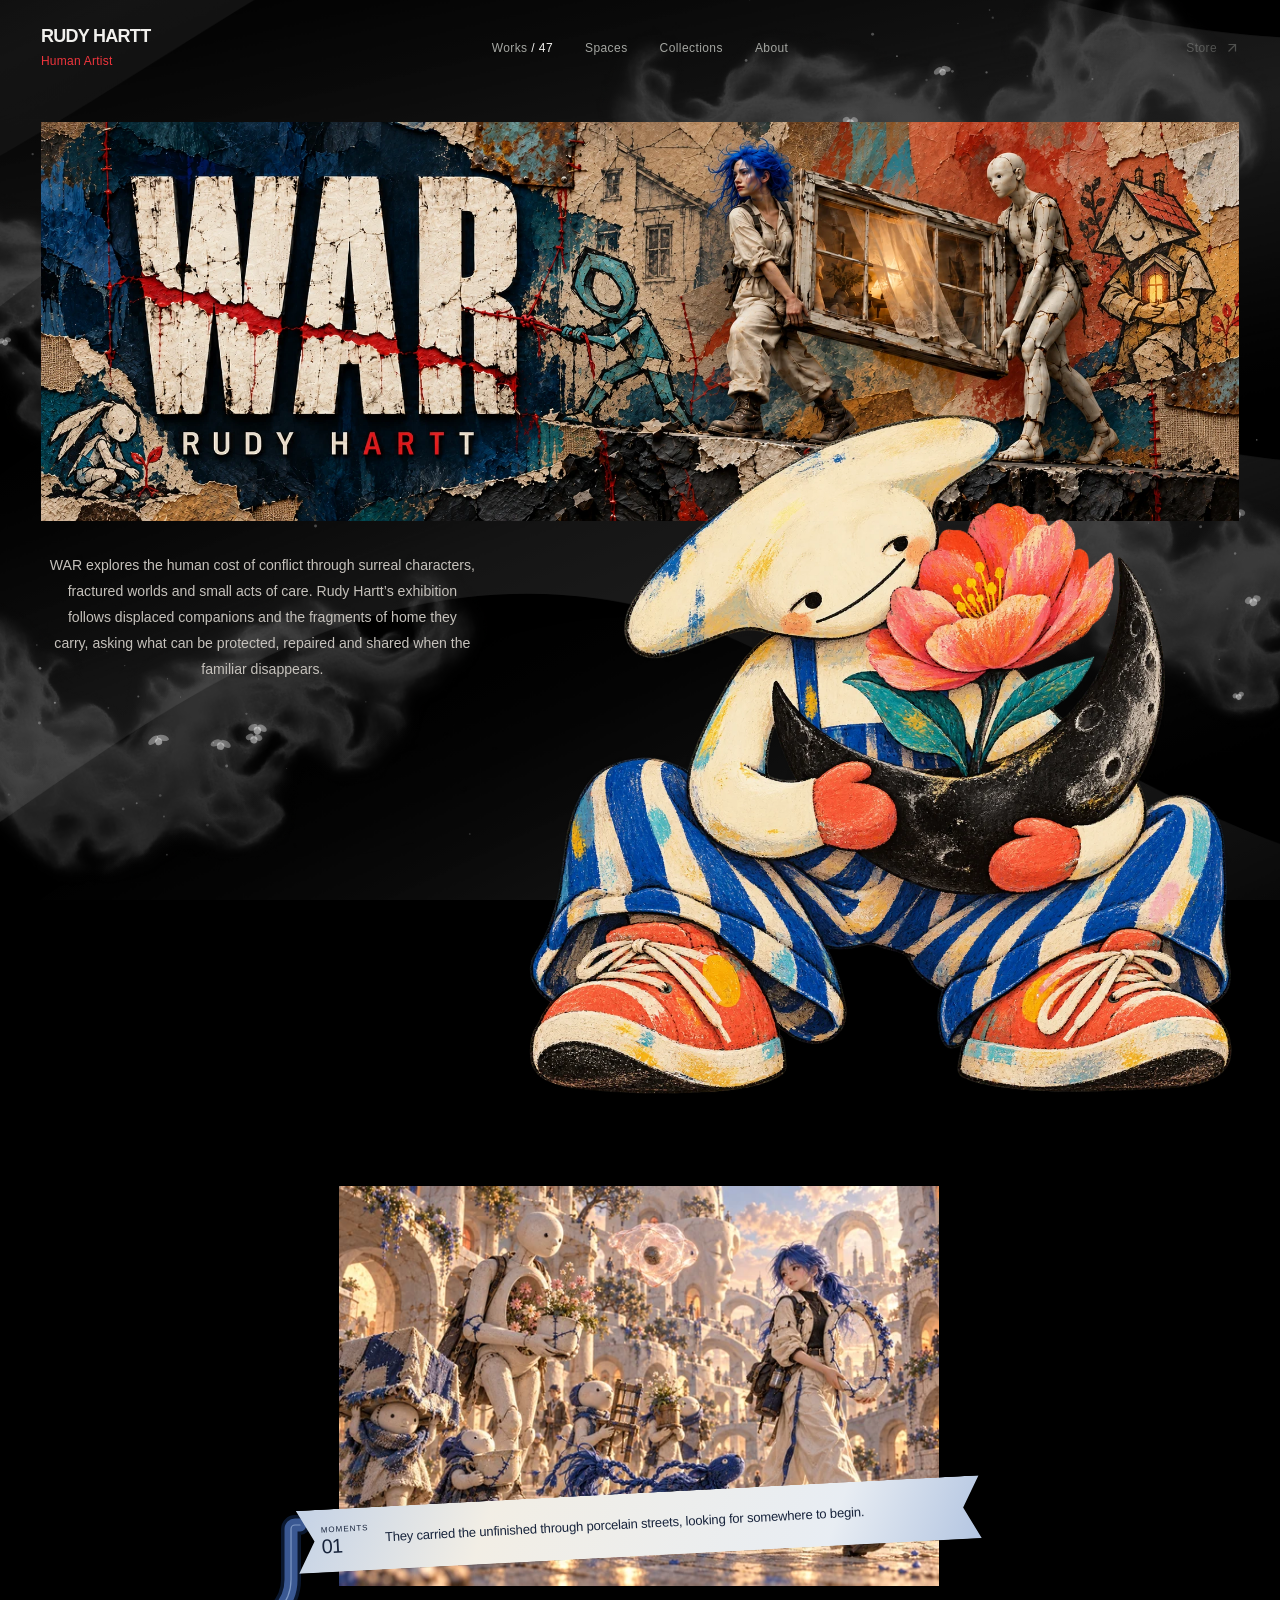
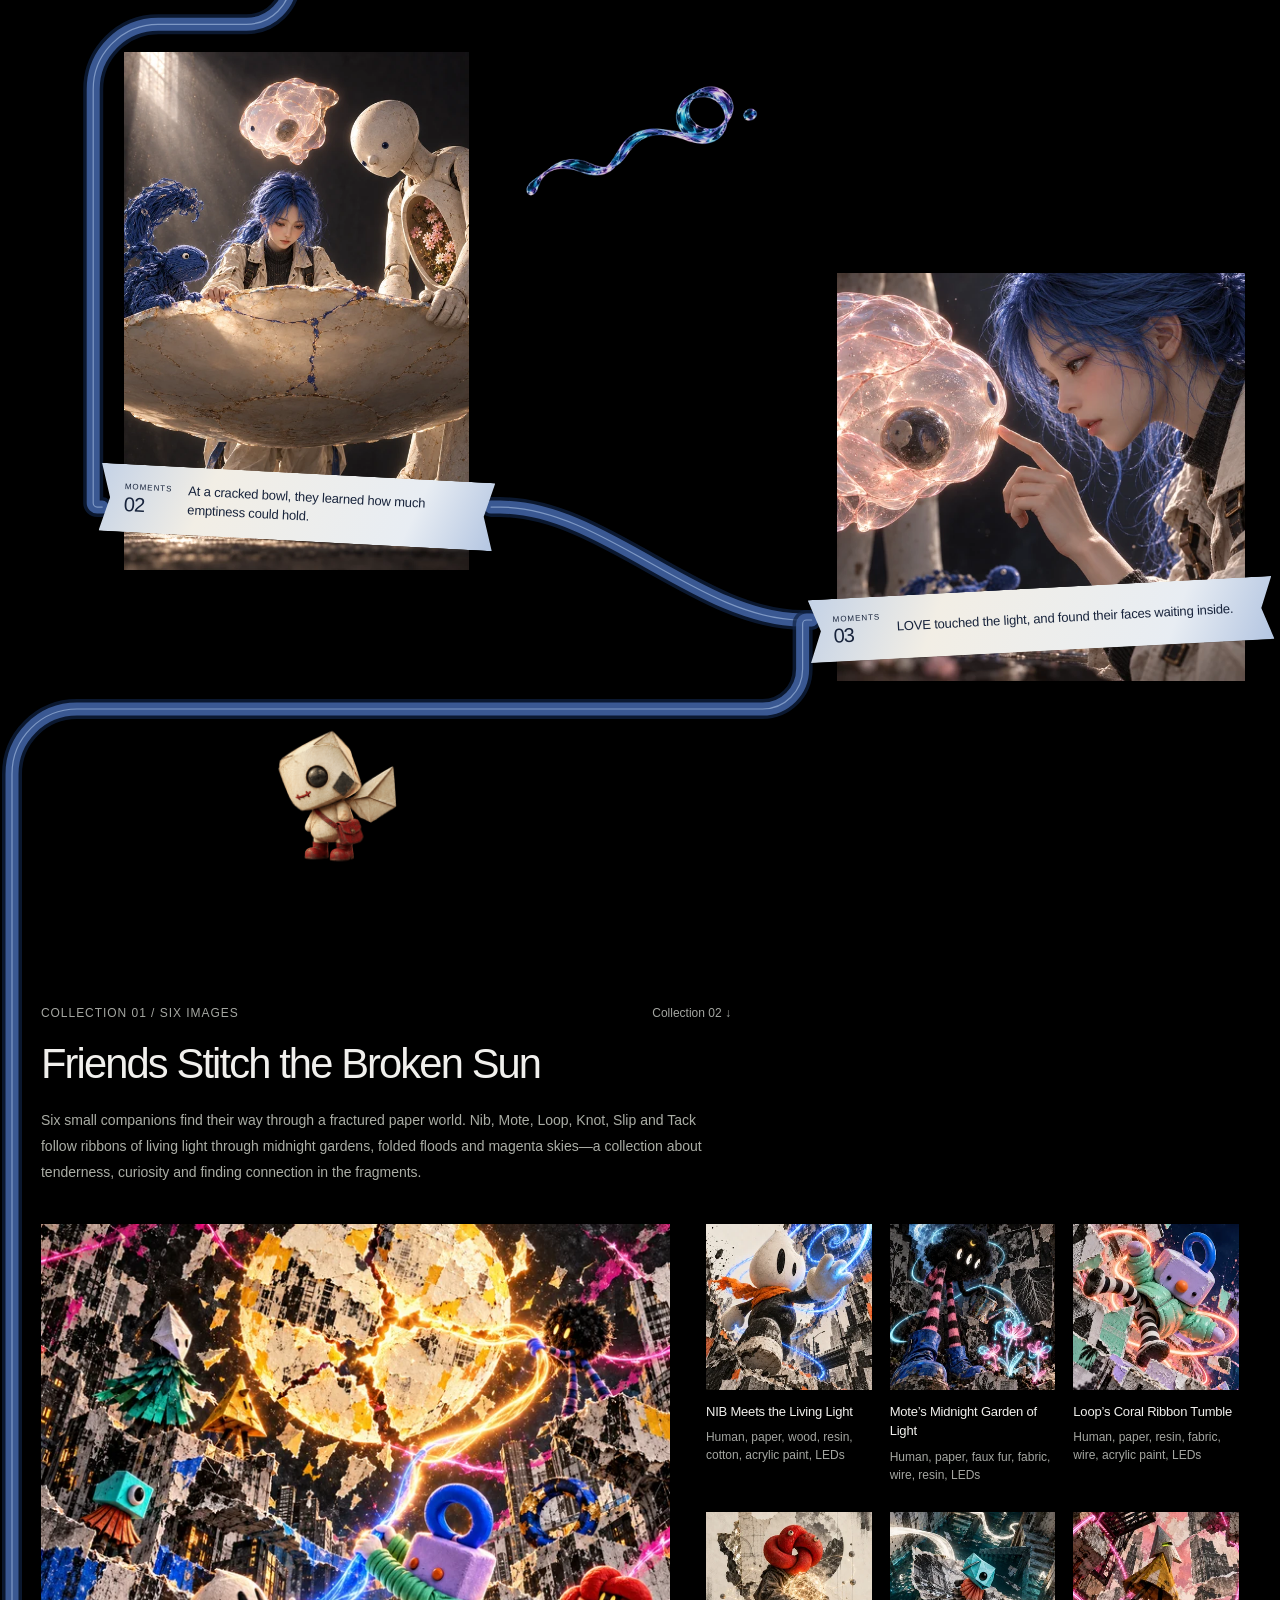
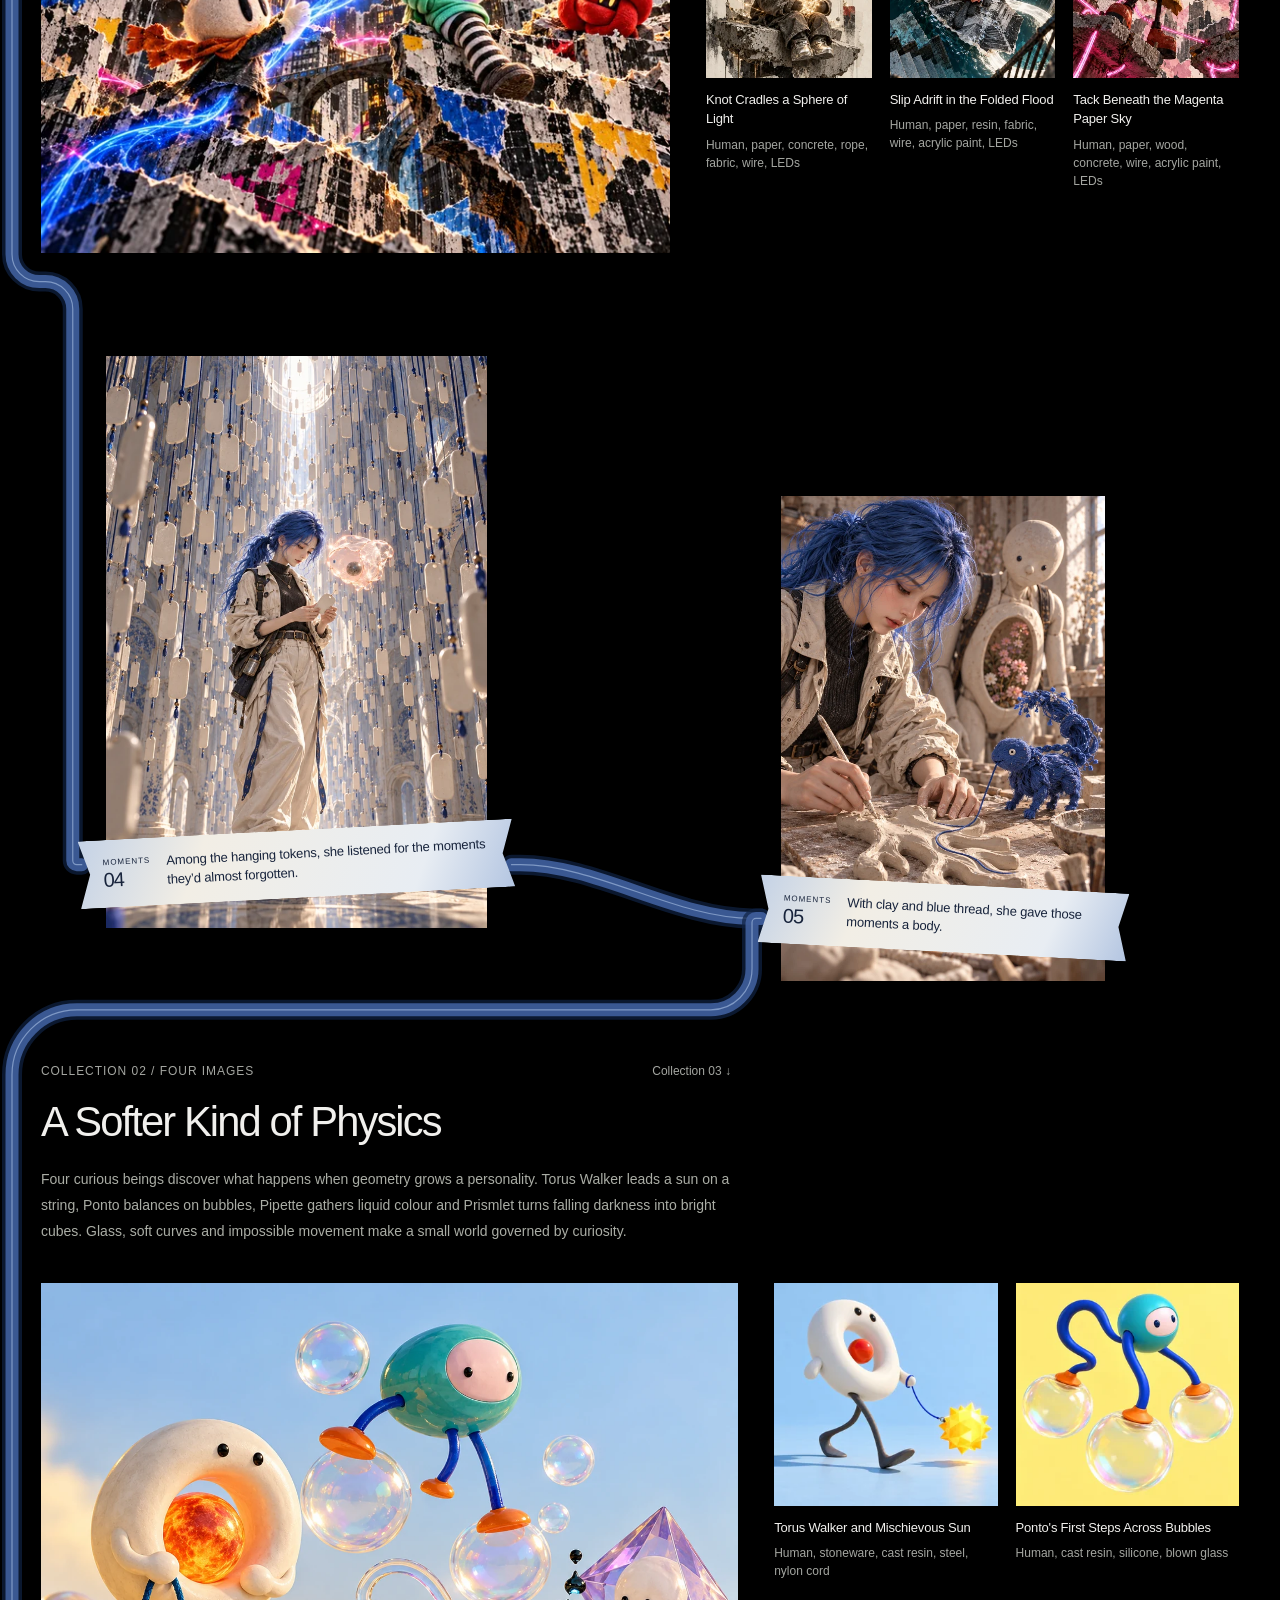
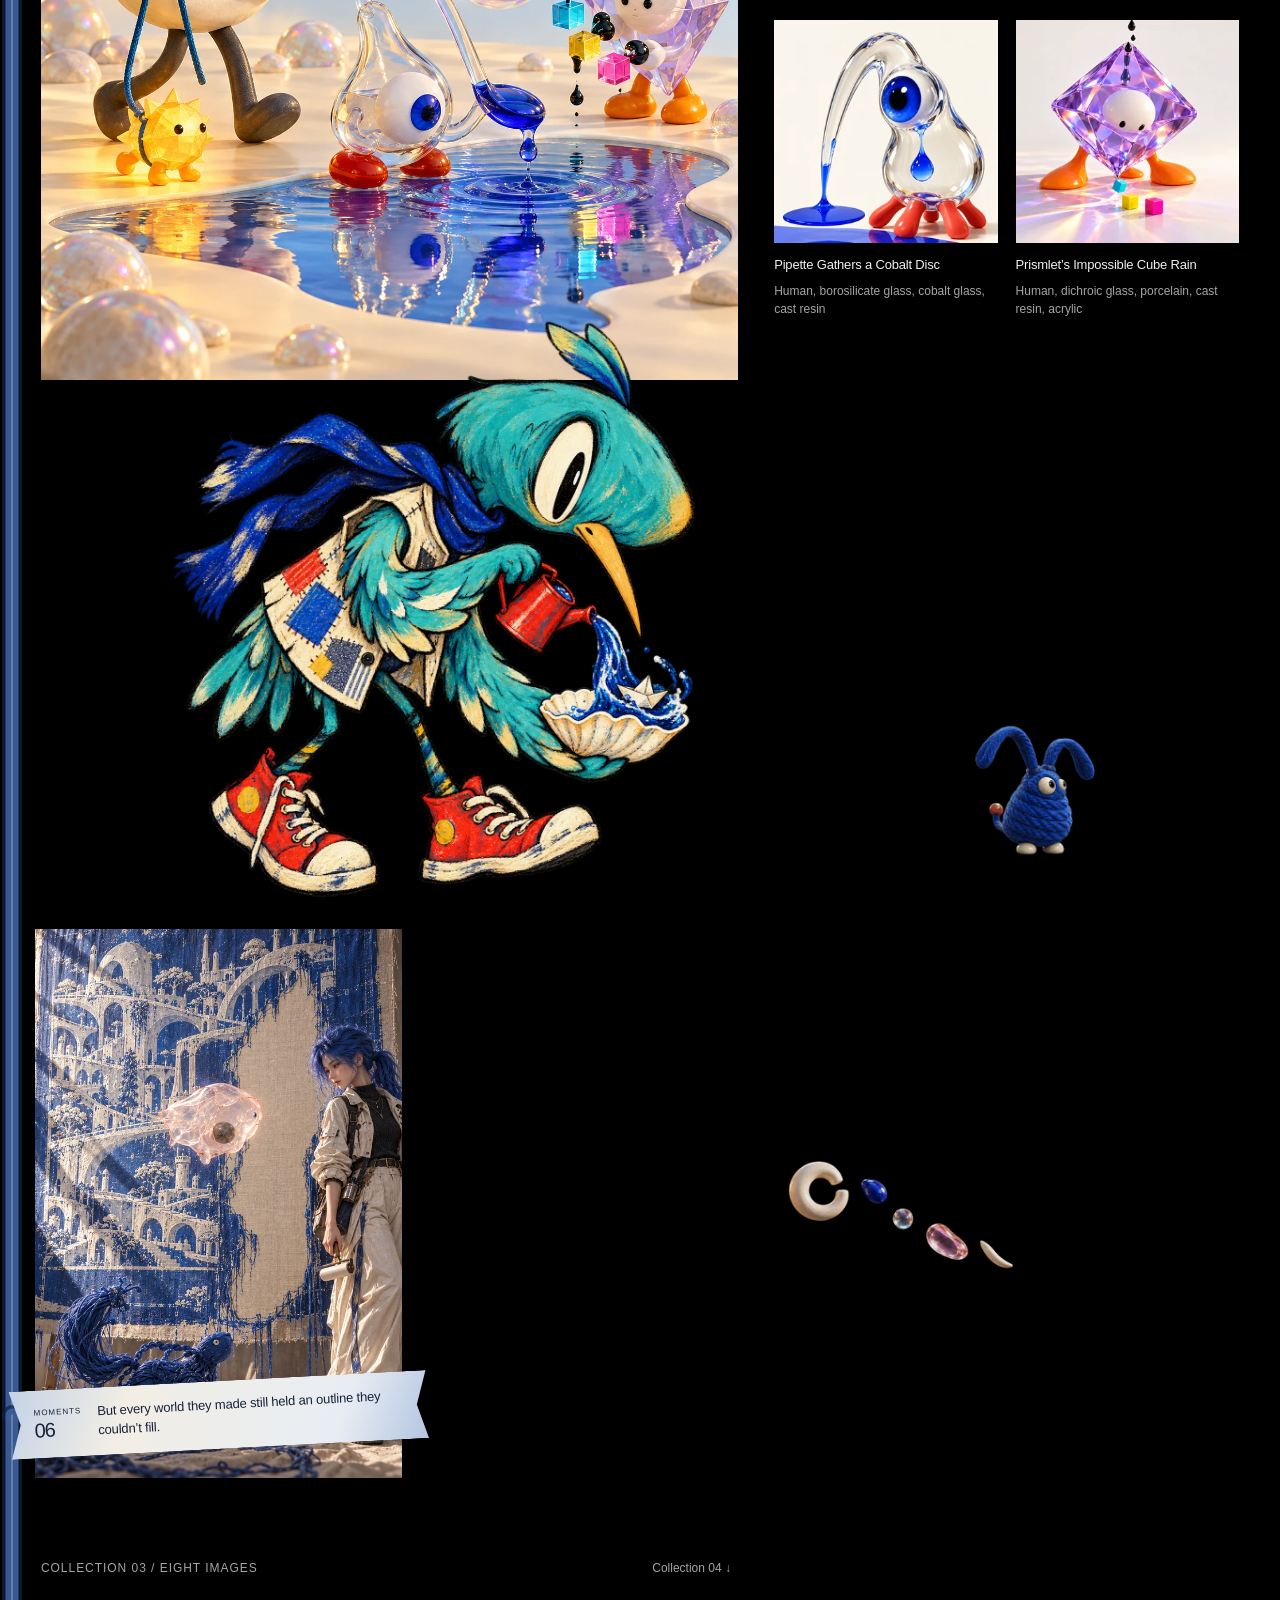
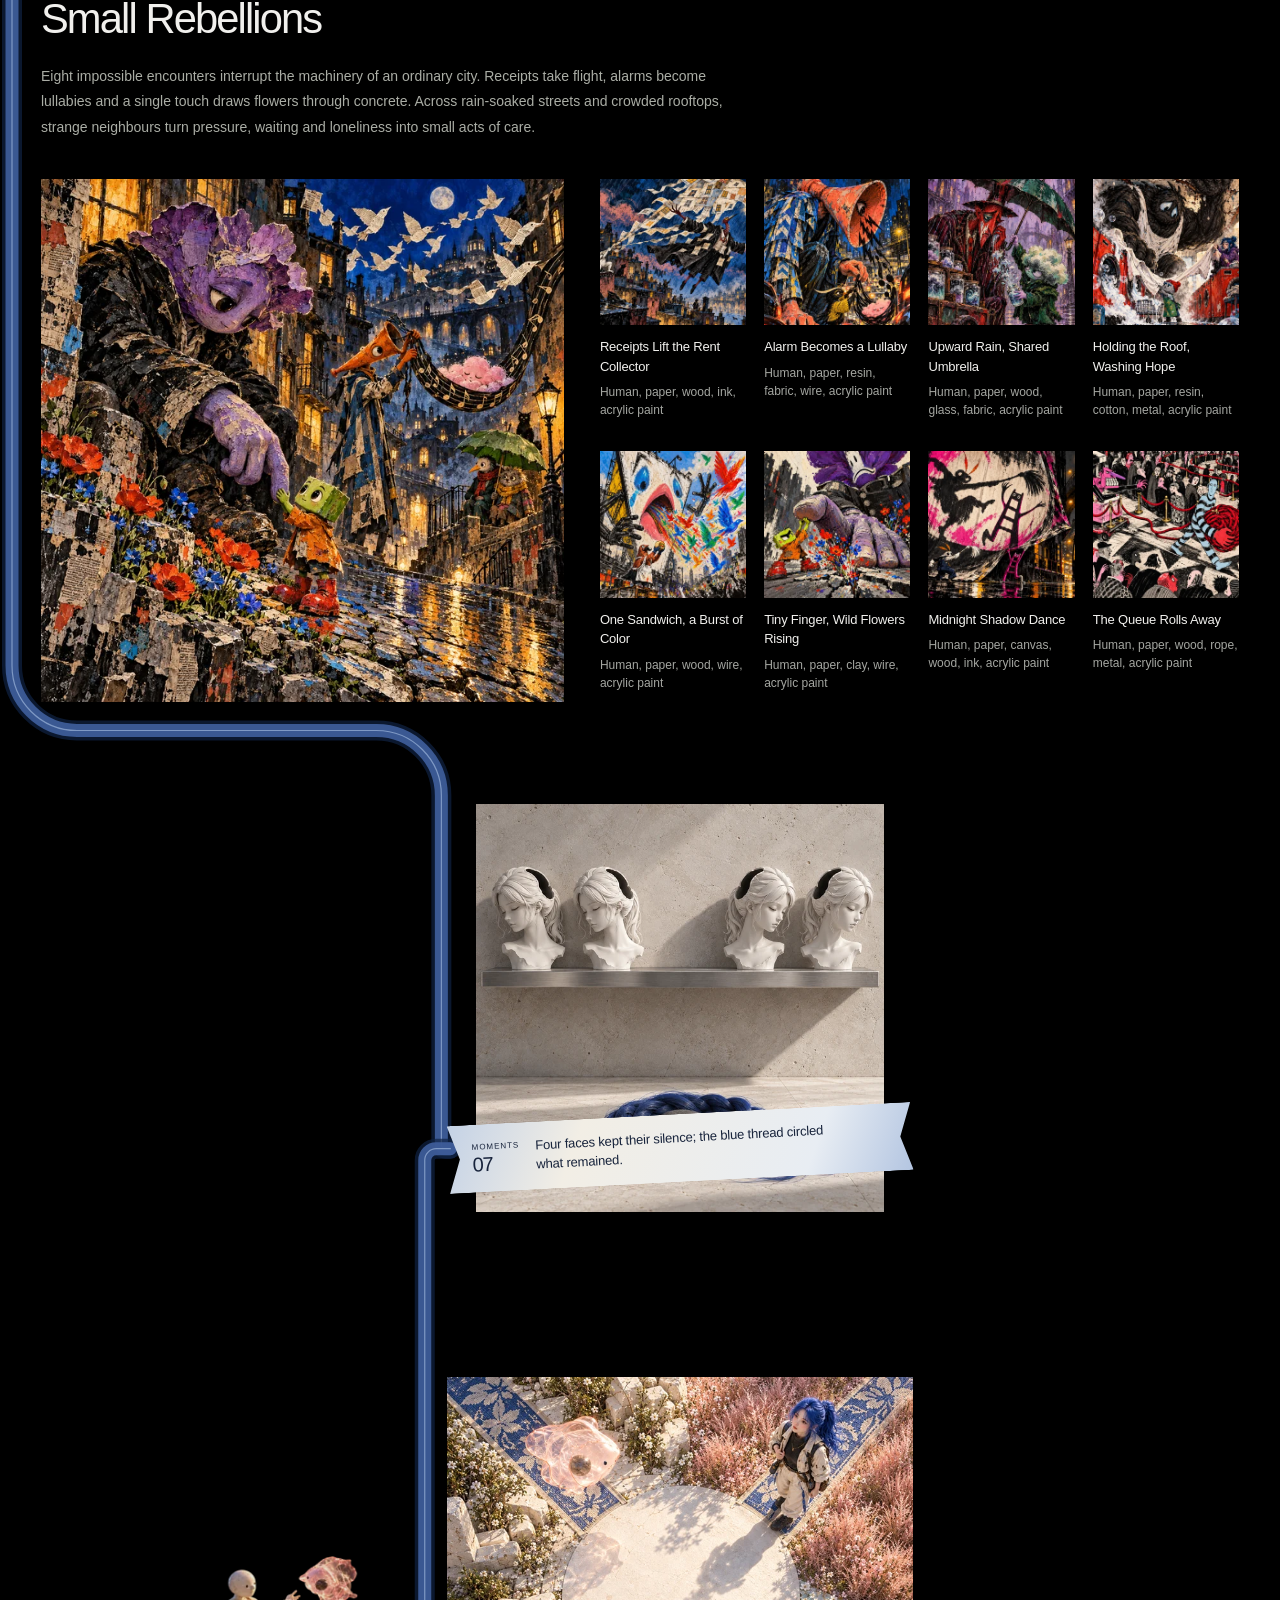
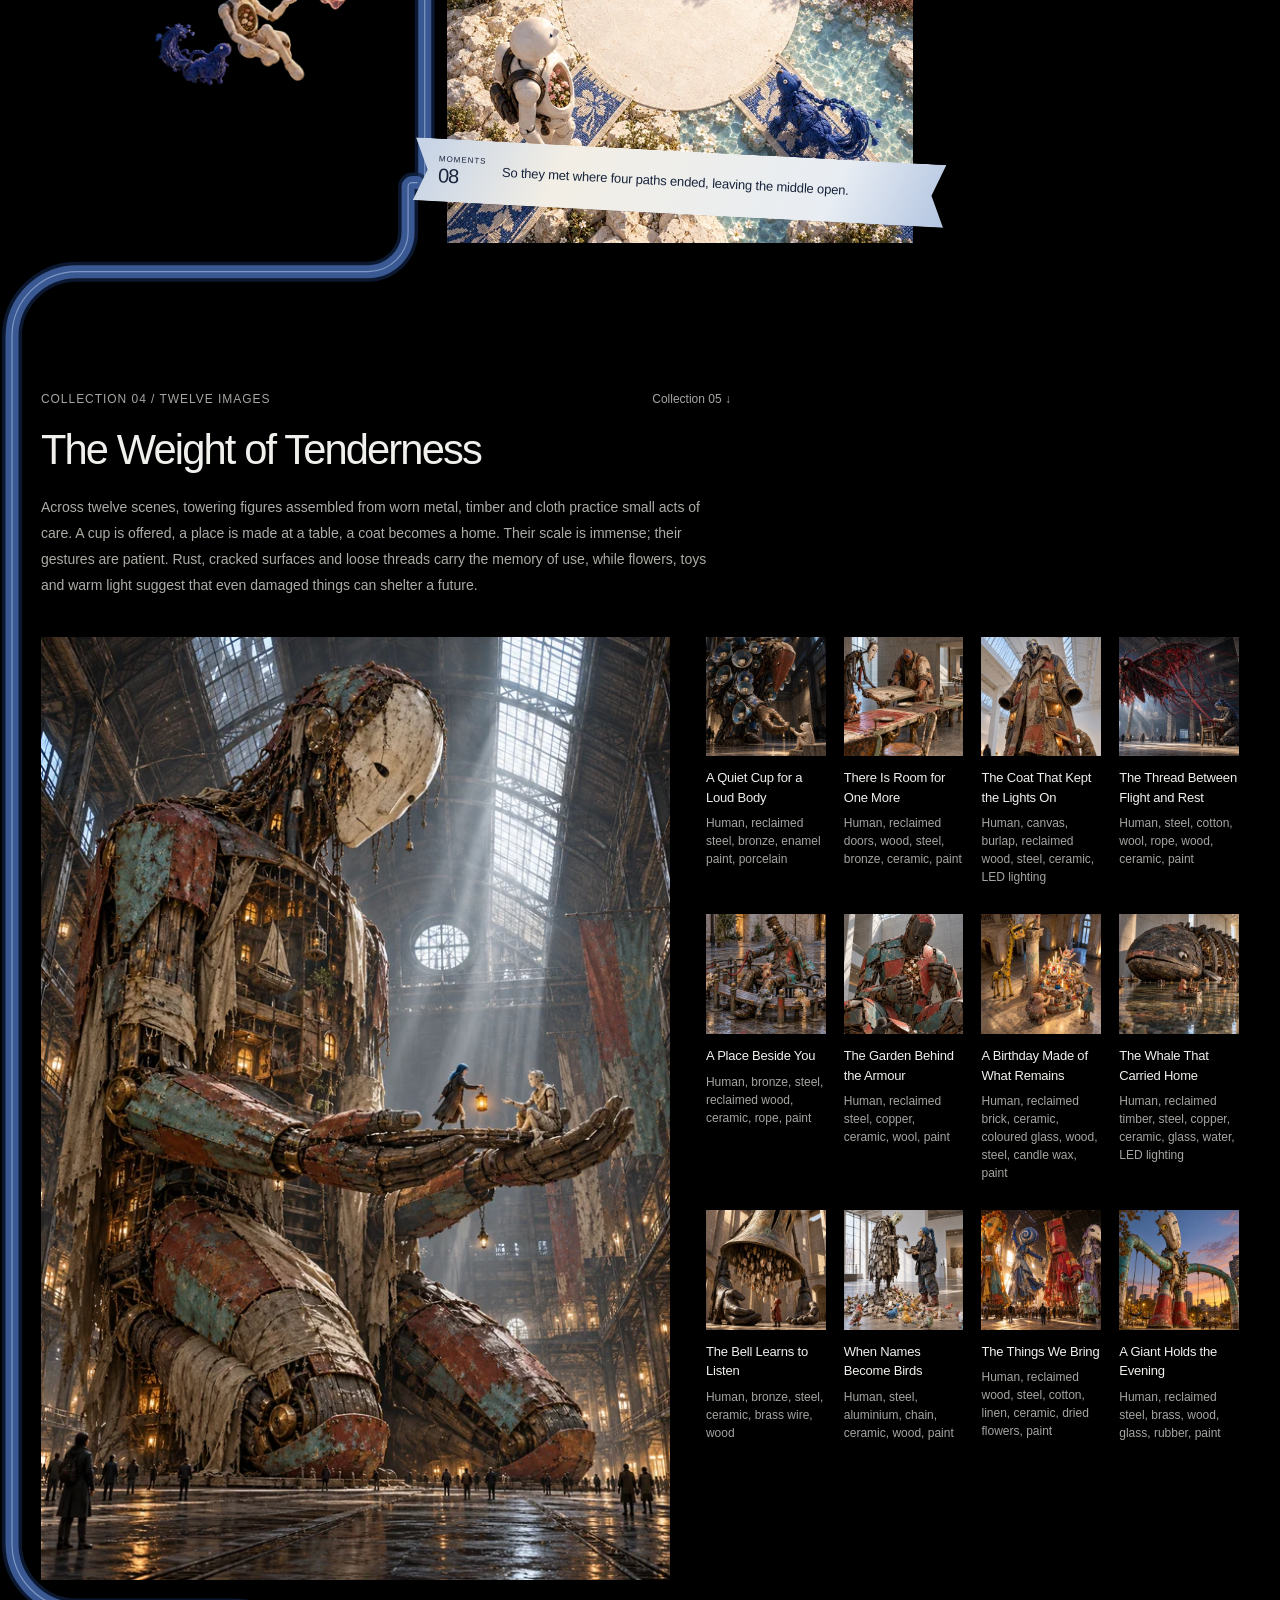
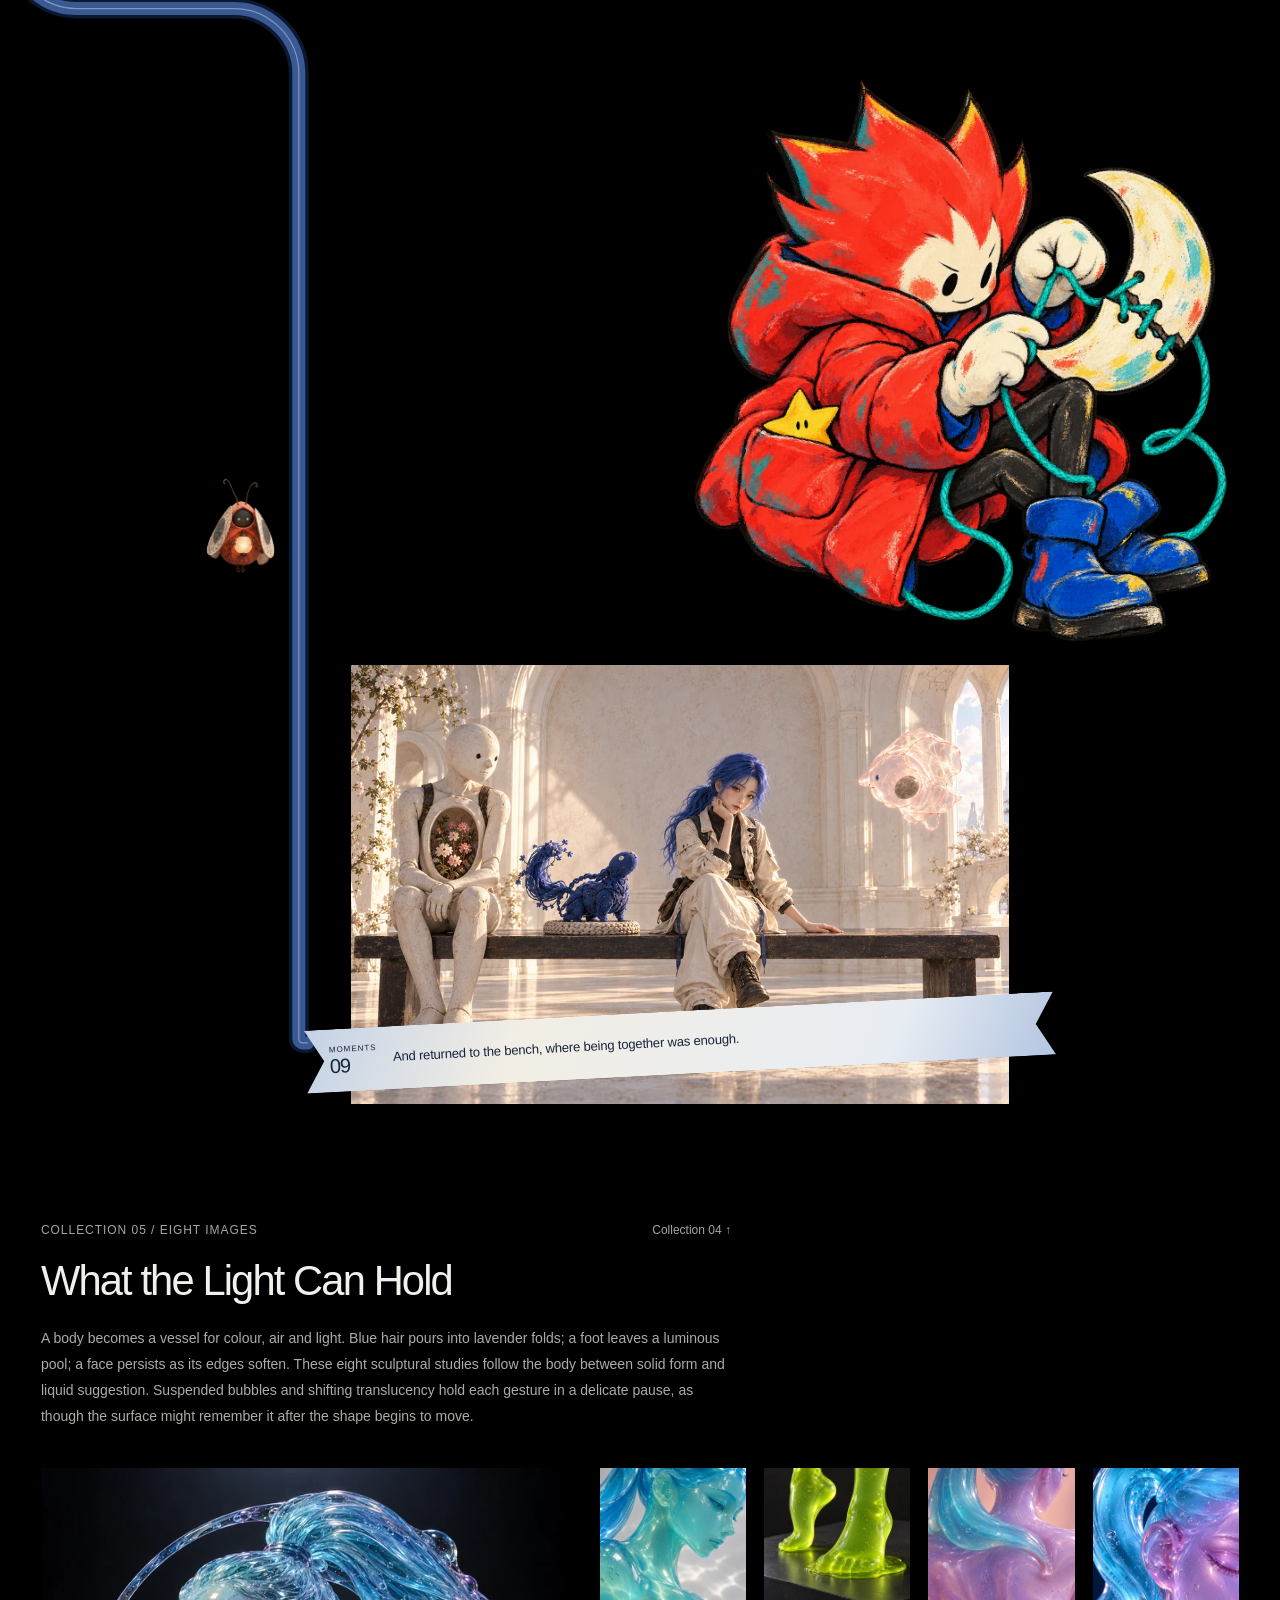
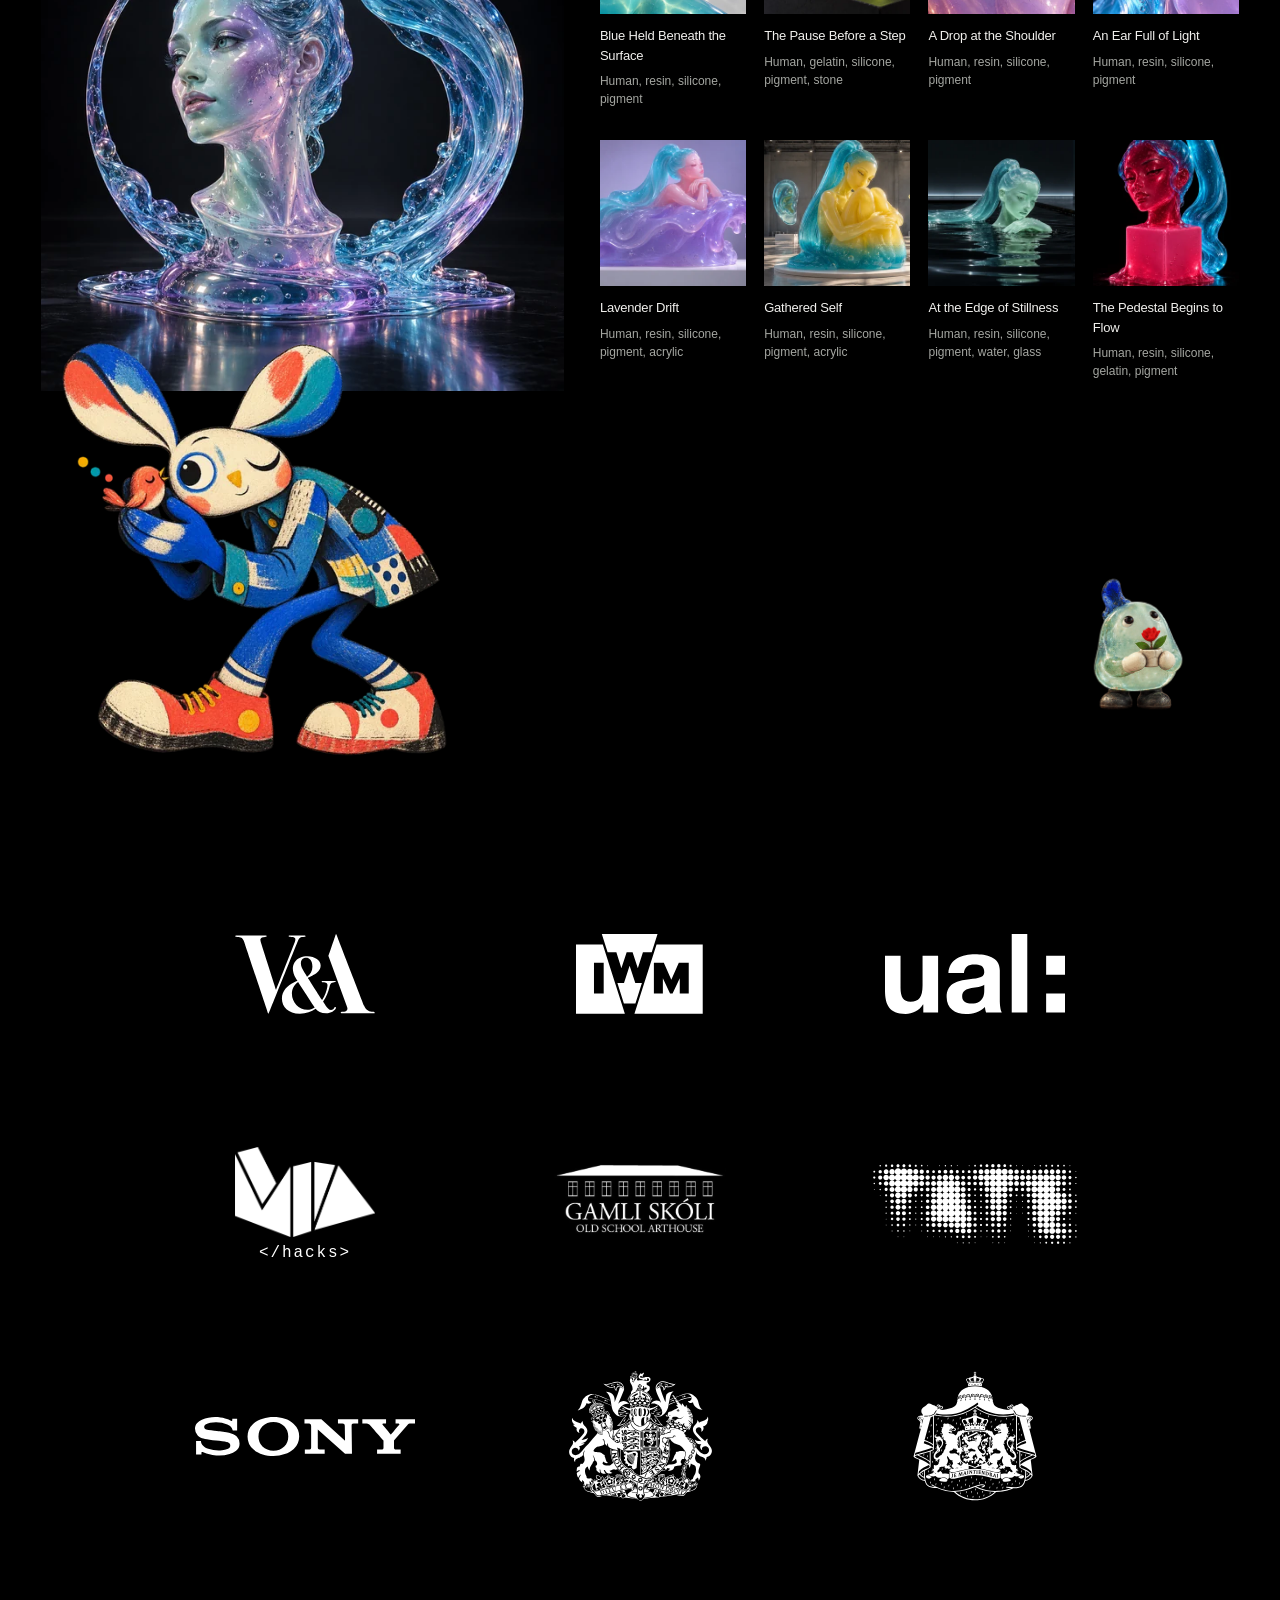
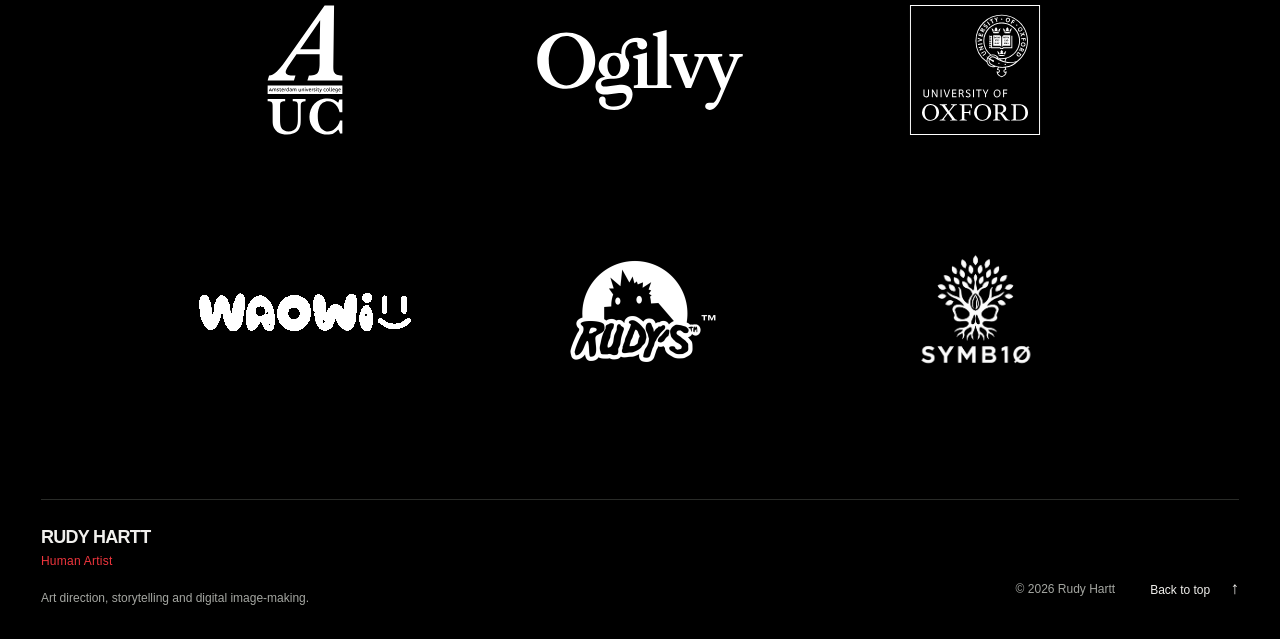
==== commit 40eb334d: "Move the banner character right and center-align the introduction beside it" ====
--- a/index.html
+++ b/index.html
@@ -25,7 +25,7 @@
   <link rel="icon" href="favicon-32.png?v=75755c4f5b93" type="image/png" sizes="32x32">
   <link rel="icon" href="favicon.svg?v=8624570a2a33" type="image/svg+xml" sizes="any">
   <link rel="apple-touch-icon" href="apple-touch-icon.png?v=a8af574fef03" sizes="180x180">
-  <link rel="stylesheet" href="styles.css?v=873f53c5067f">
+  <link rel="stylesheet" href="styles.css?v=57b7fc85276b">
   <script defer src="artworks-data.js?v=f9689c2109c7"></script>
   <script defer src="app.js?v=4ed80b6540d2"></script>
   <script defer src="fireflies.js?v=29b0494fe733"></script>
--- a/styles.css
+++ b/styles.css
@@ -219,10 +219,10 @@
 .war-banner{--war-character-width:min(100%,clamp(440px,56vw,800px));position:relative;z-index:3;display:grid;grid-template-columns:minmax(0,1fr);align-items:start;width:calc(100% - var(--edge)*2);max-width:1512px;margin:clamp(12px,2vw,32px) auto clamp(24px,3vw,48px)}
 .war-banner-art{grid-area:1 / 1;display:grid;grid-template-columns:minmax(0,1fr);align-items:start;width:100%;min-width:0}
 .war-banner-image{grid-area:1 / 1;display:block;width:100%;height:auto;aspect-ratio:3 / 1}
-.war-banner-art>.war-hero-character{grid-area:1 / 1;justify-self:start;z-index:1;width:var(--war-character-width);margin:23% 0 0}
+.war-banner-art>.war-hero-character{grid-area:1 / 1;justify-self:end;z-index:1;width:var(--war-character-width);margin:23% 0 0}
 
 /* The introduction begins directly below the banner, beside the character. */
-.war-intro{grid-area:1 / 1;align-self:start;justify-self:end;width:calc(100% - var(--war-character-width) - clamp(24px,3vw,48px));min-width:0;max-width:760px;margin:calc(33.333333% + clamp(20px,2.4vw,36px)) 0 0;font-size:clamp(14px,1.1vw,16px);line-height:1.85;color:#c5c1bb;text-align:left;text-wrap:pretty}
+.war-intro{grid-area:1 / 1;align-self:start;justify-self:start;width:calc(100% - var(--war-character-width) - clamp(24px,3vw,48px));min-width:0;max-width:760px;margin:calc(33.333333% + clamp(20px,2.4vw,36px)) 0 0;font-size:clamp(14px,1.1vw,16px);line-height:1.85;color:#c5c1bb;text-align:center;text-wrap:pretty}
 
 /* Translucent winged creatures gather above the waves, beneath page content. */
 .firefly-field{position:fixed;inset:0;z-index:0;width:100%;height:100%;pointer-events:none;user-select:none;contain:strict}
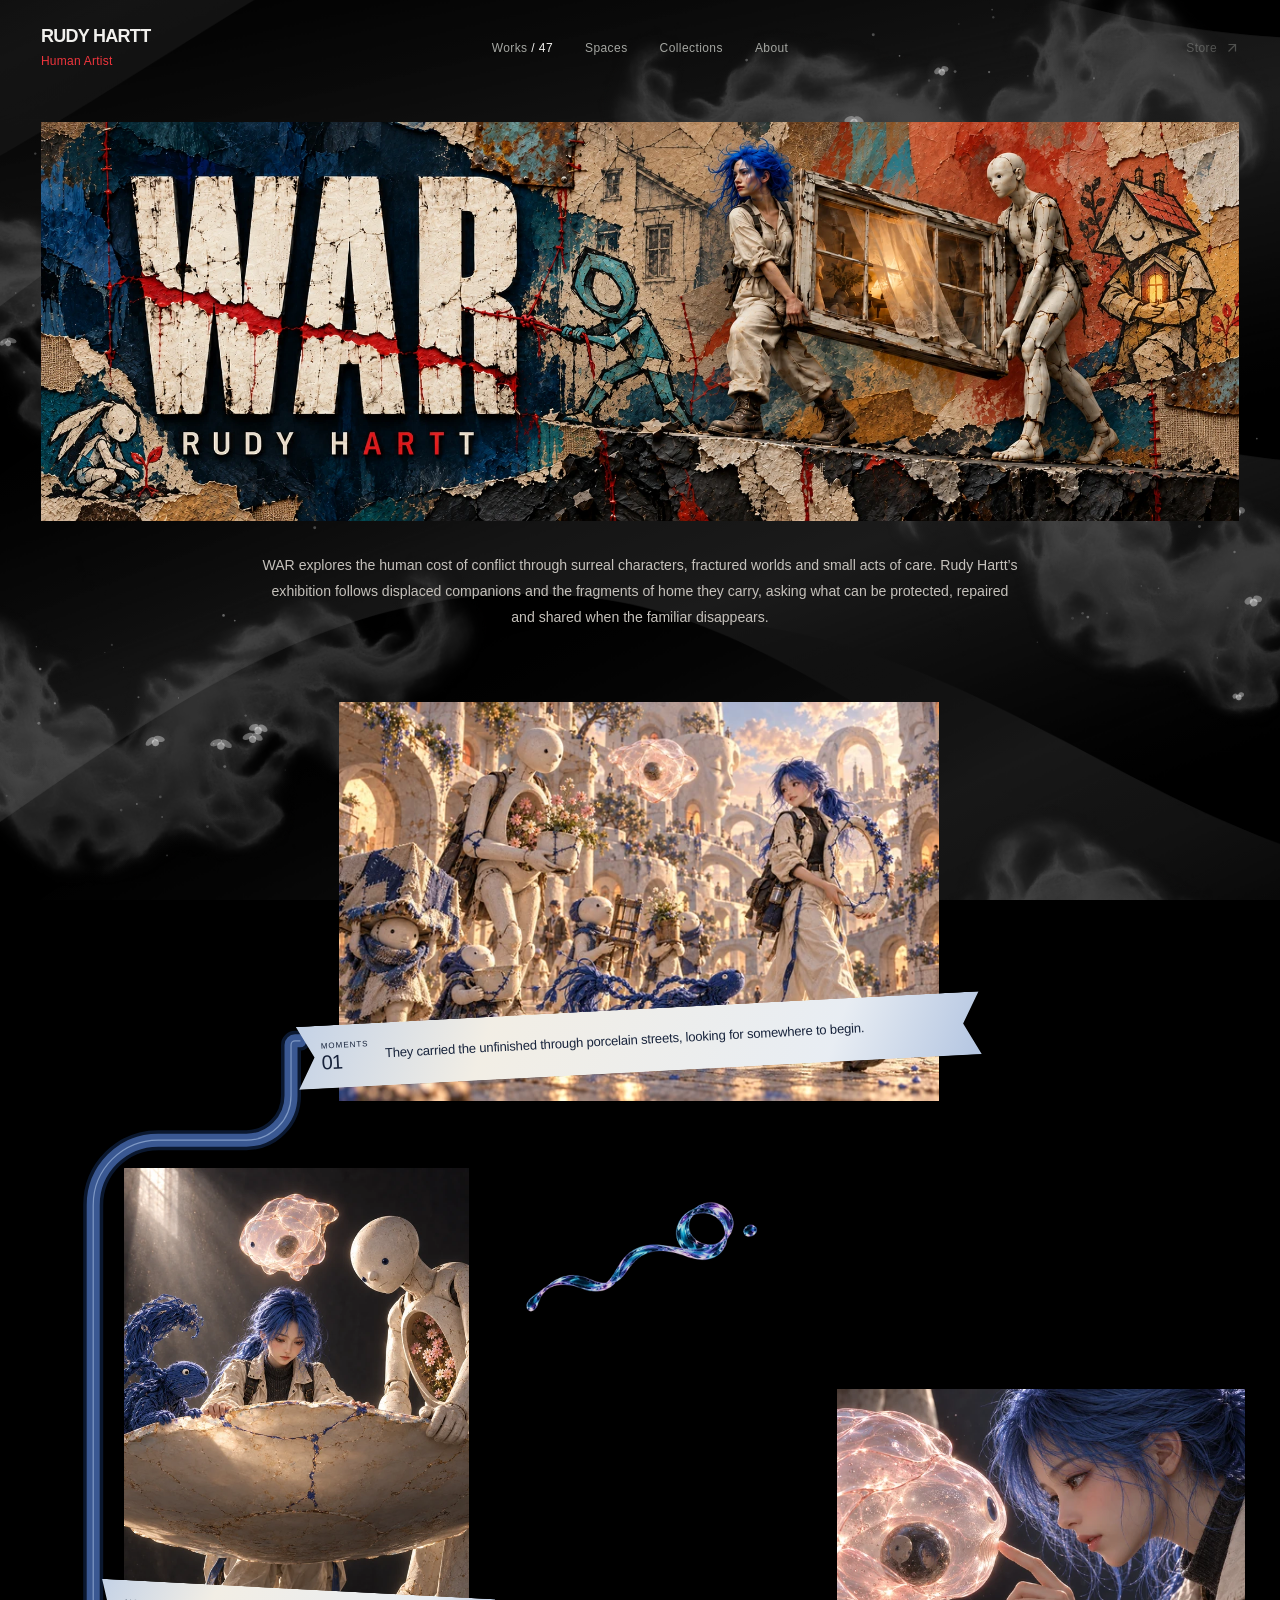
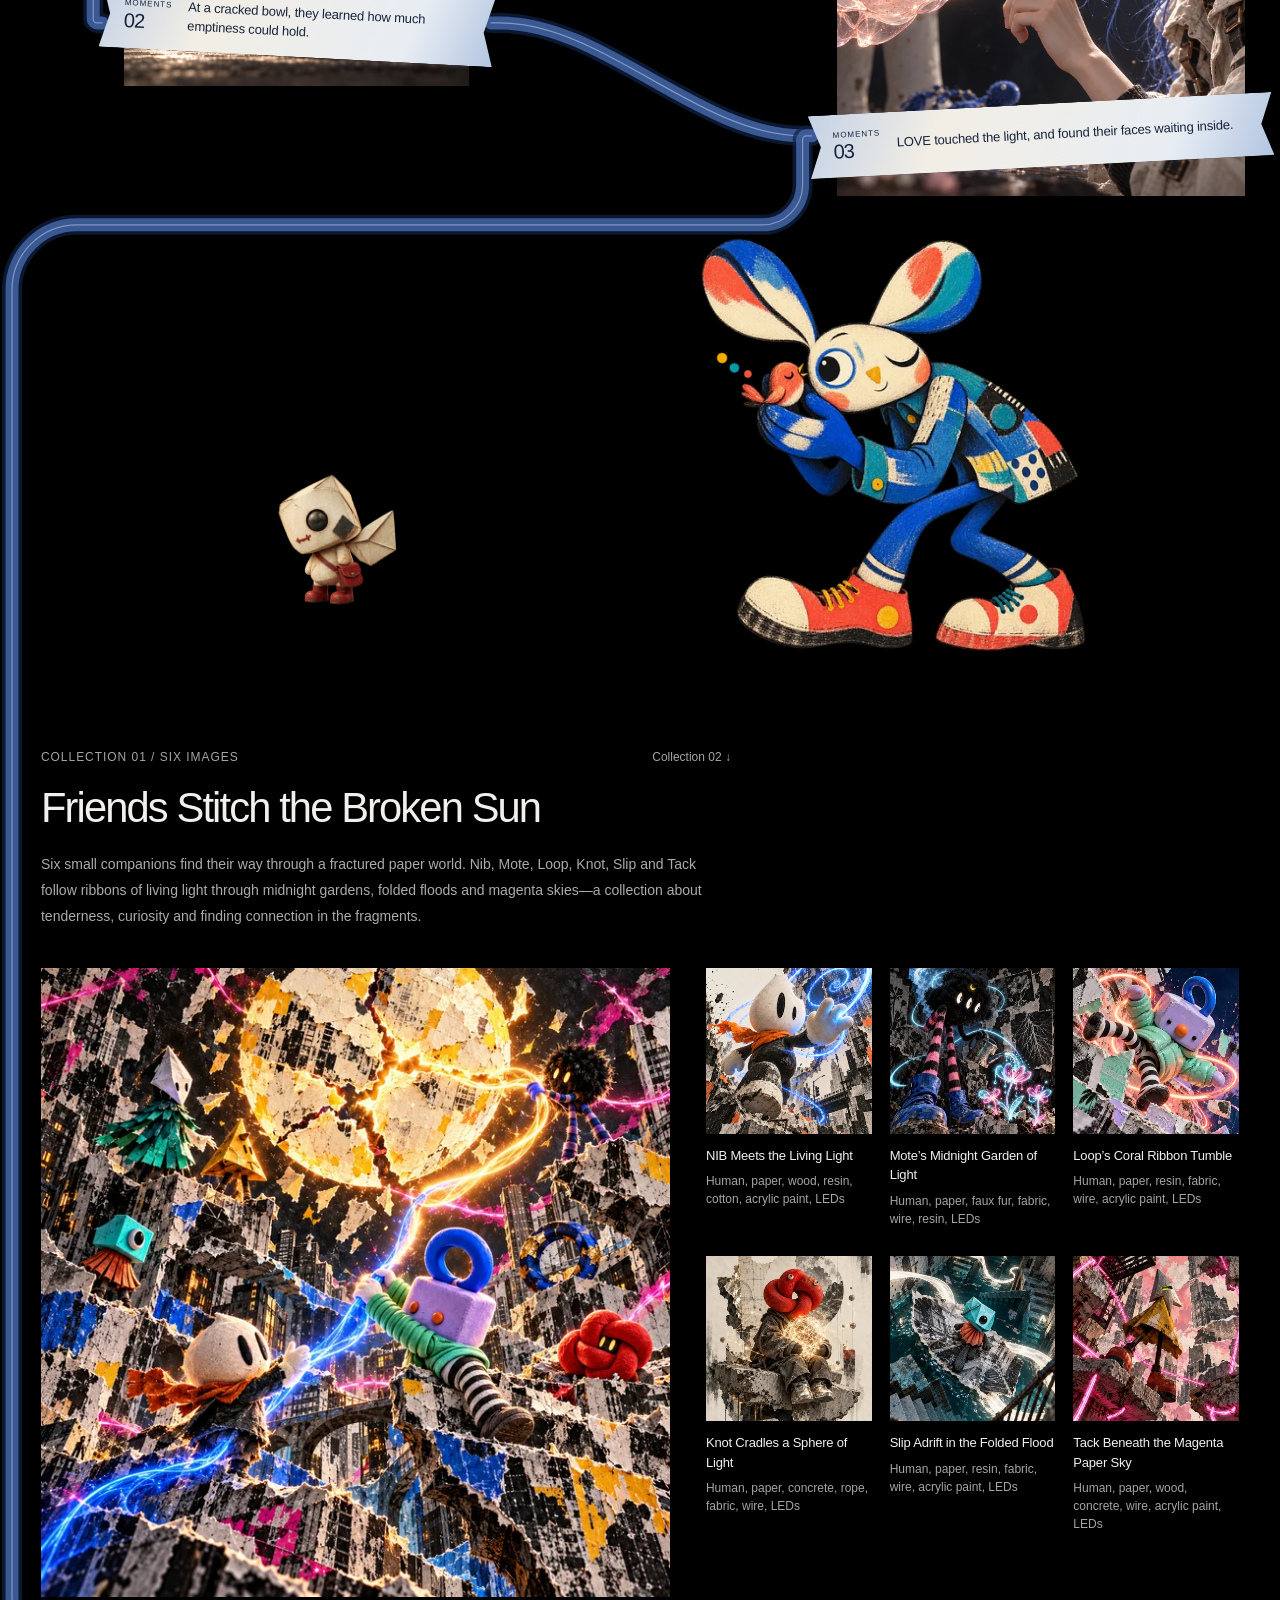
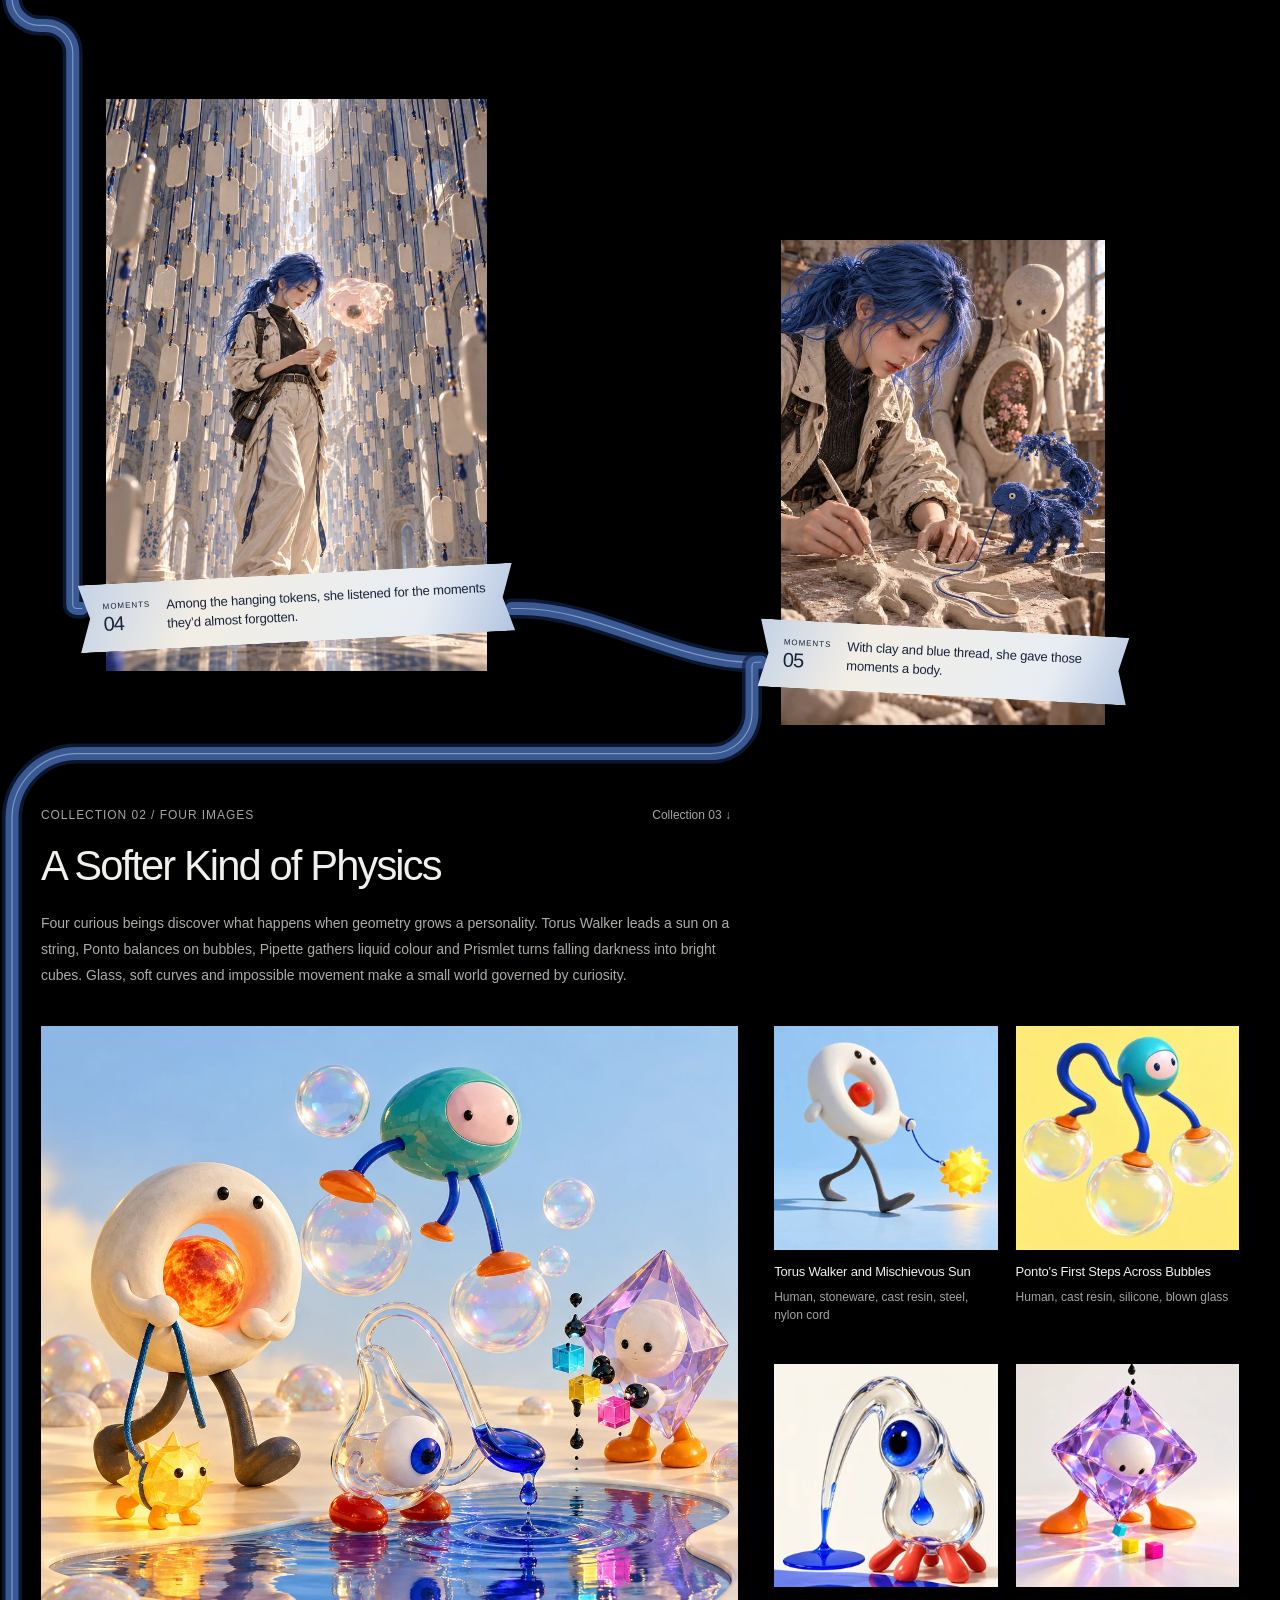
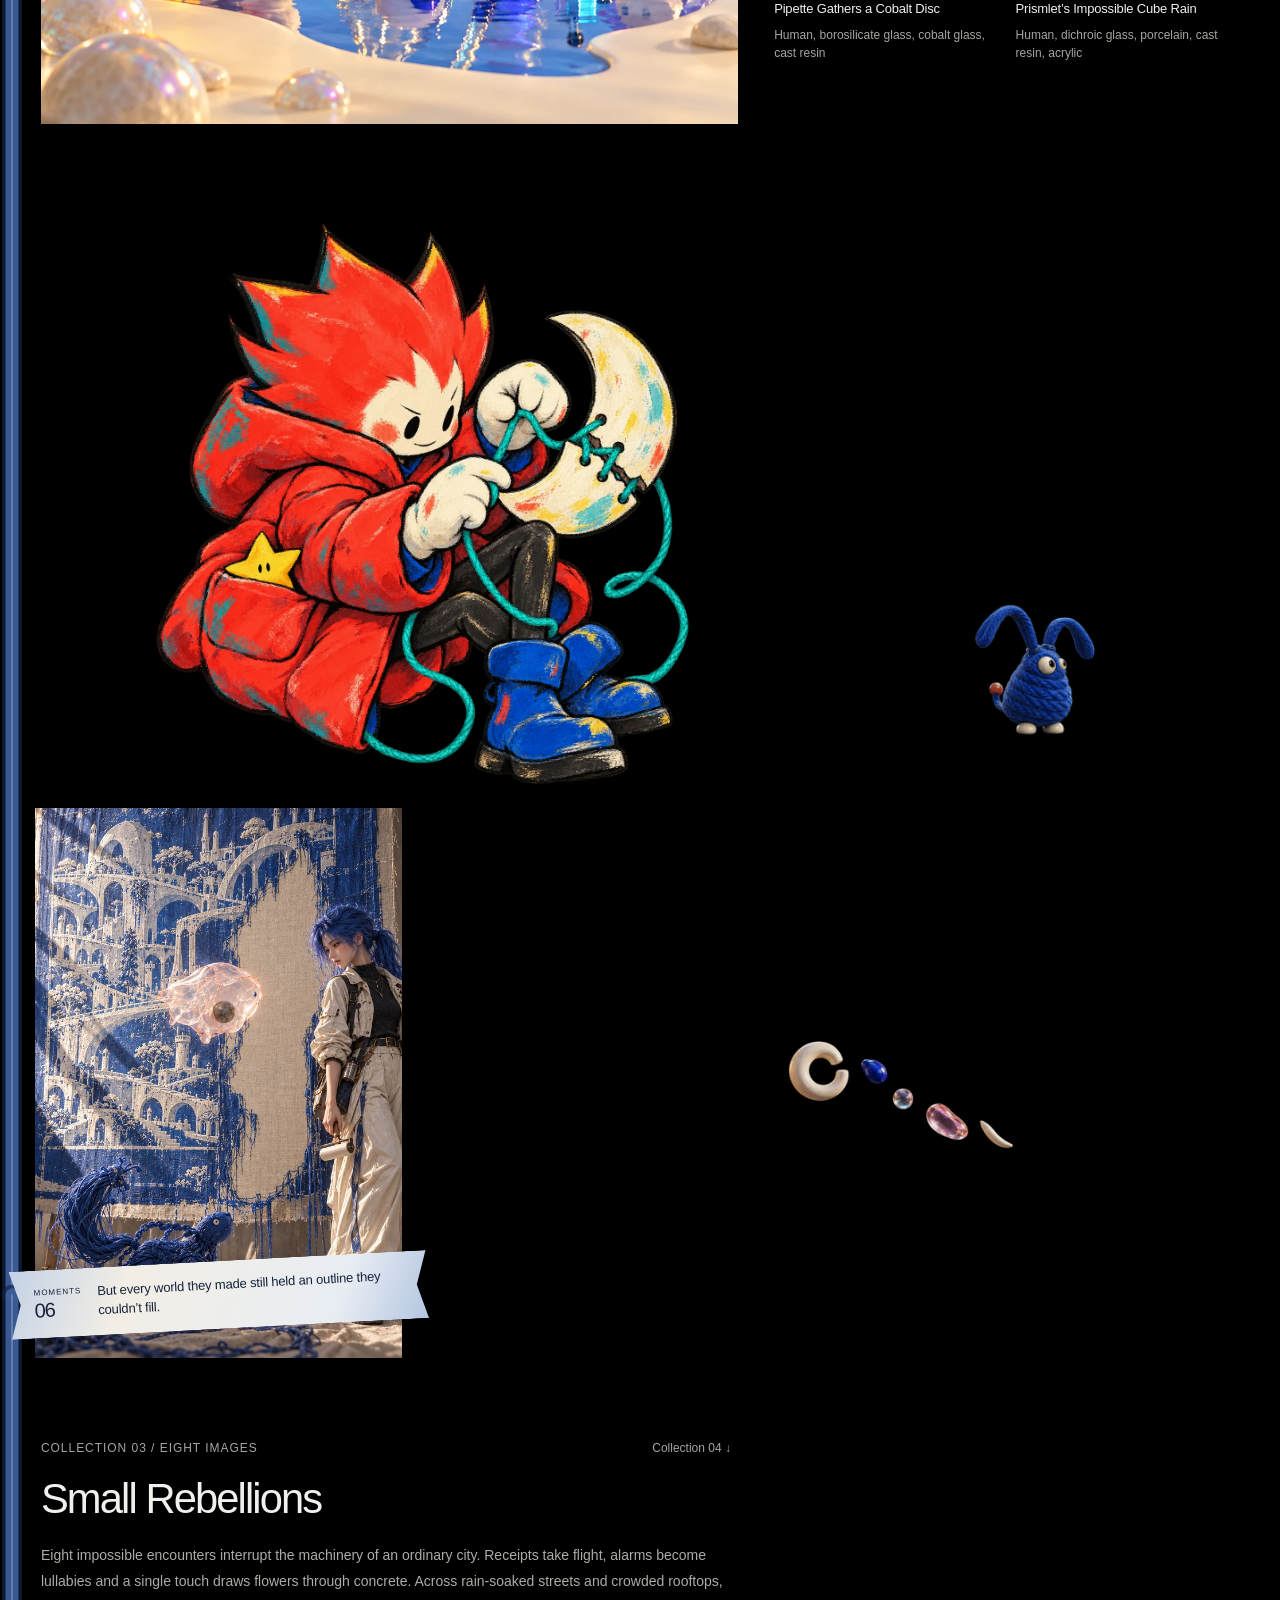
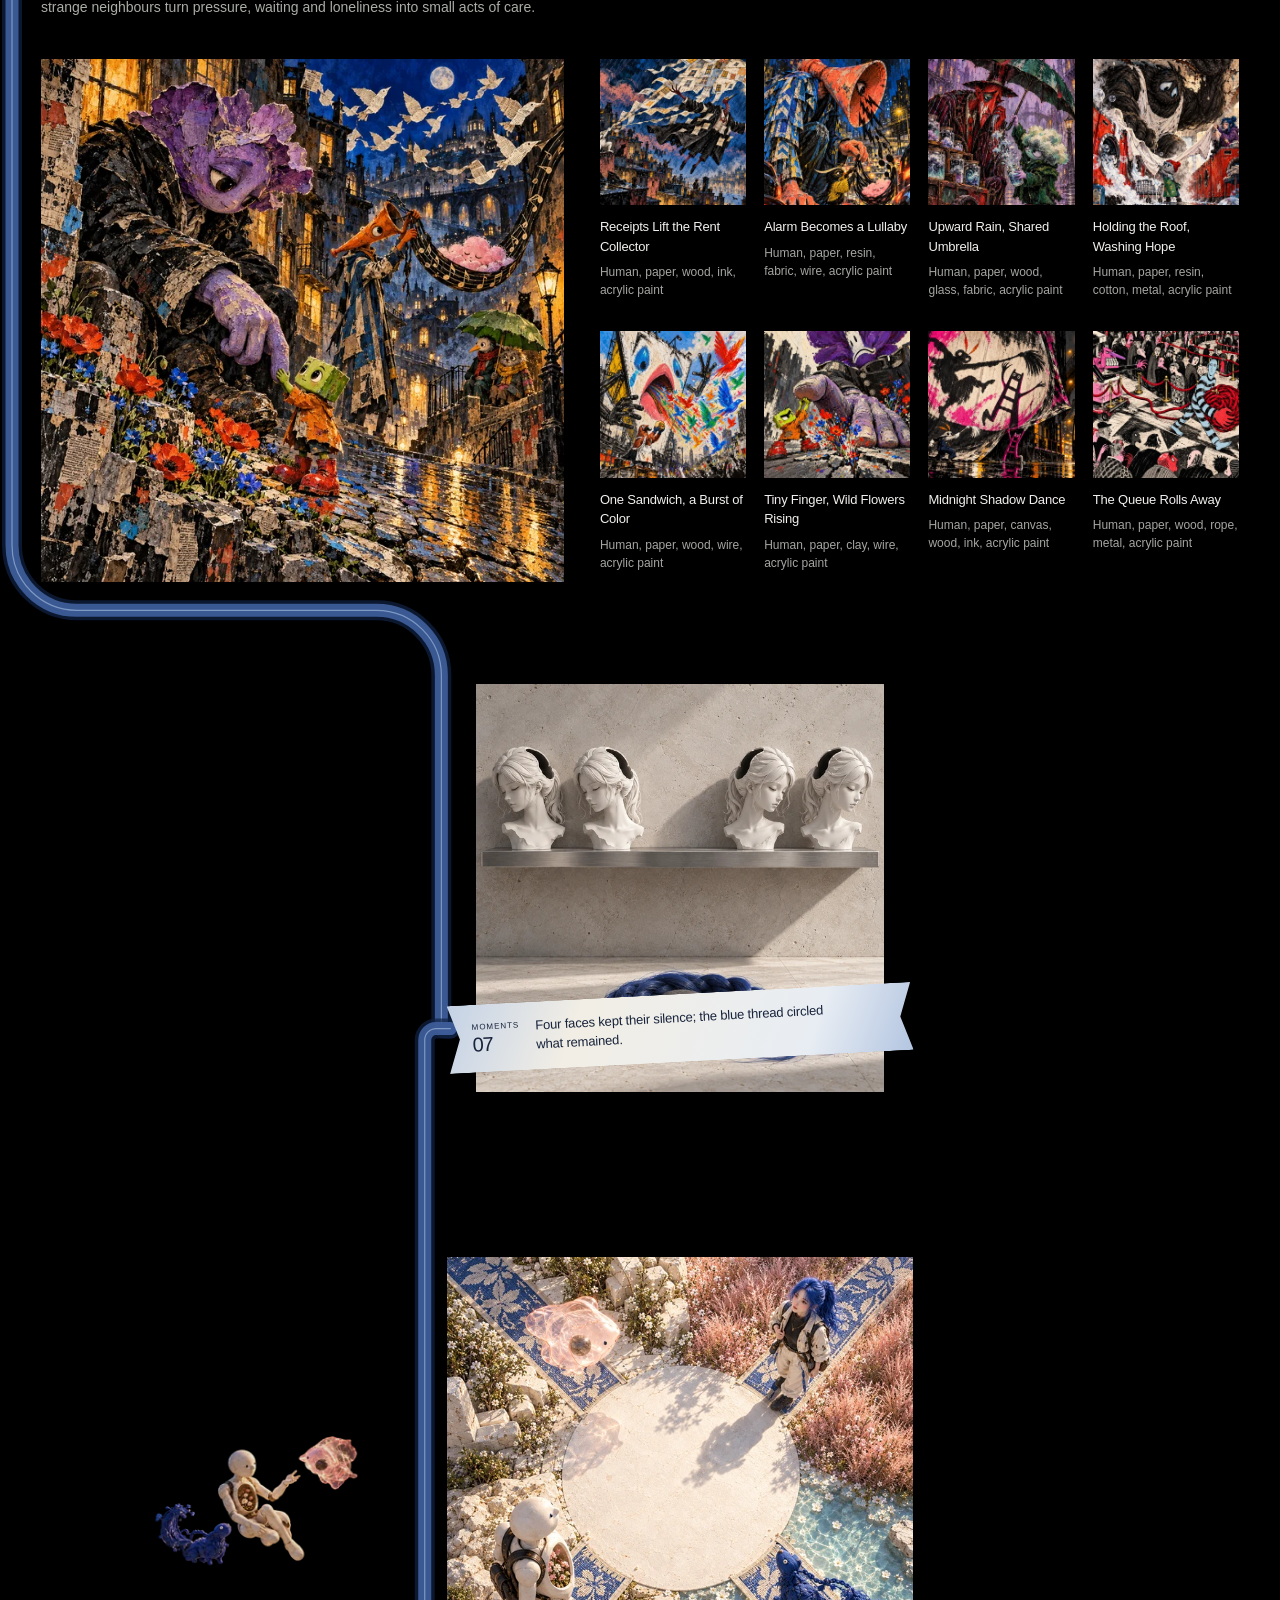
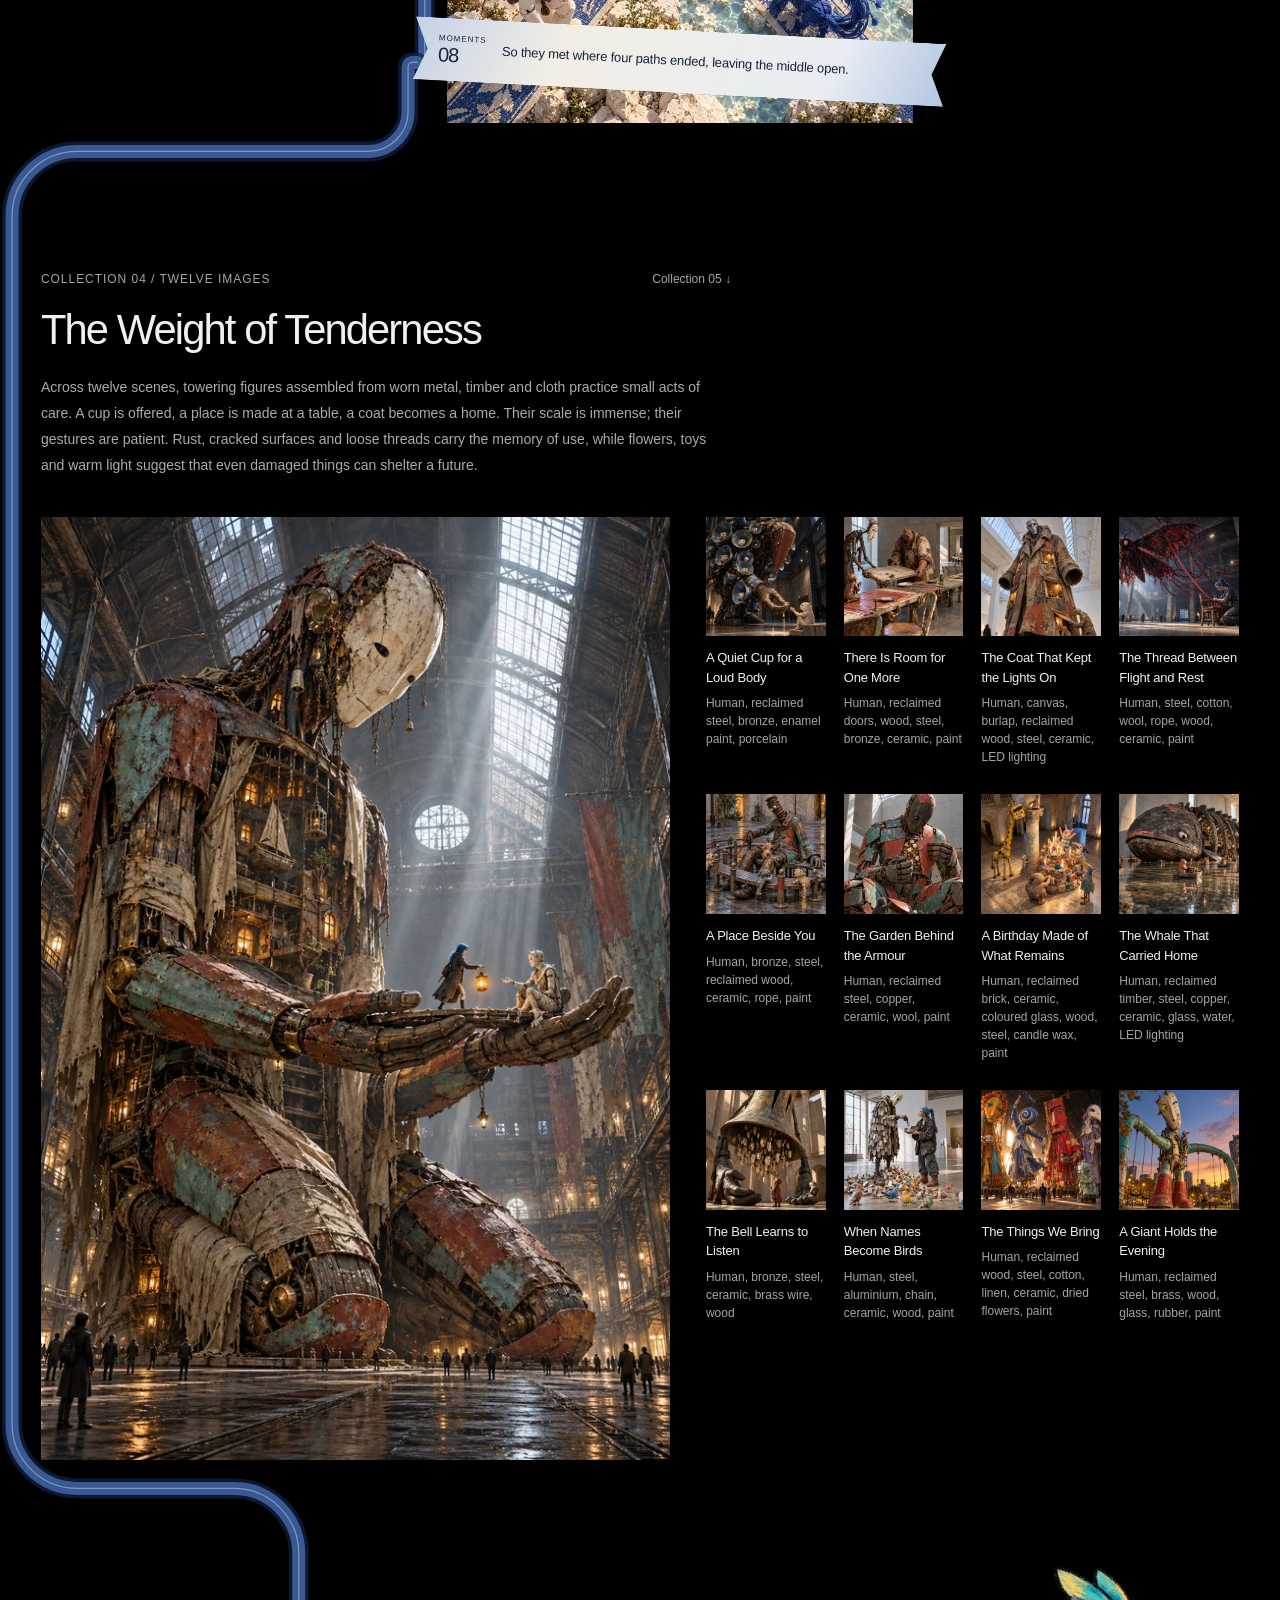
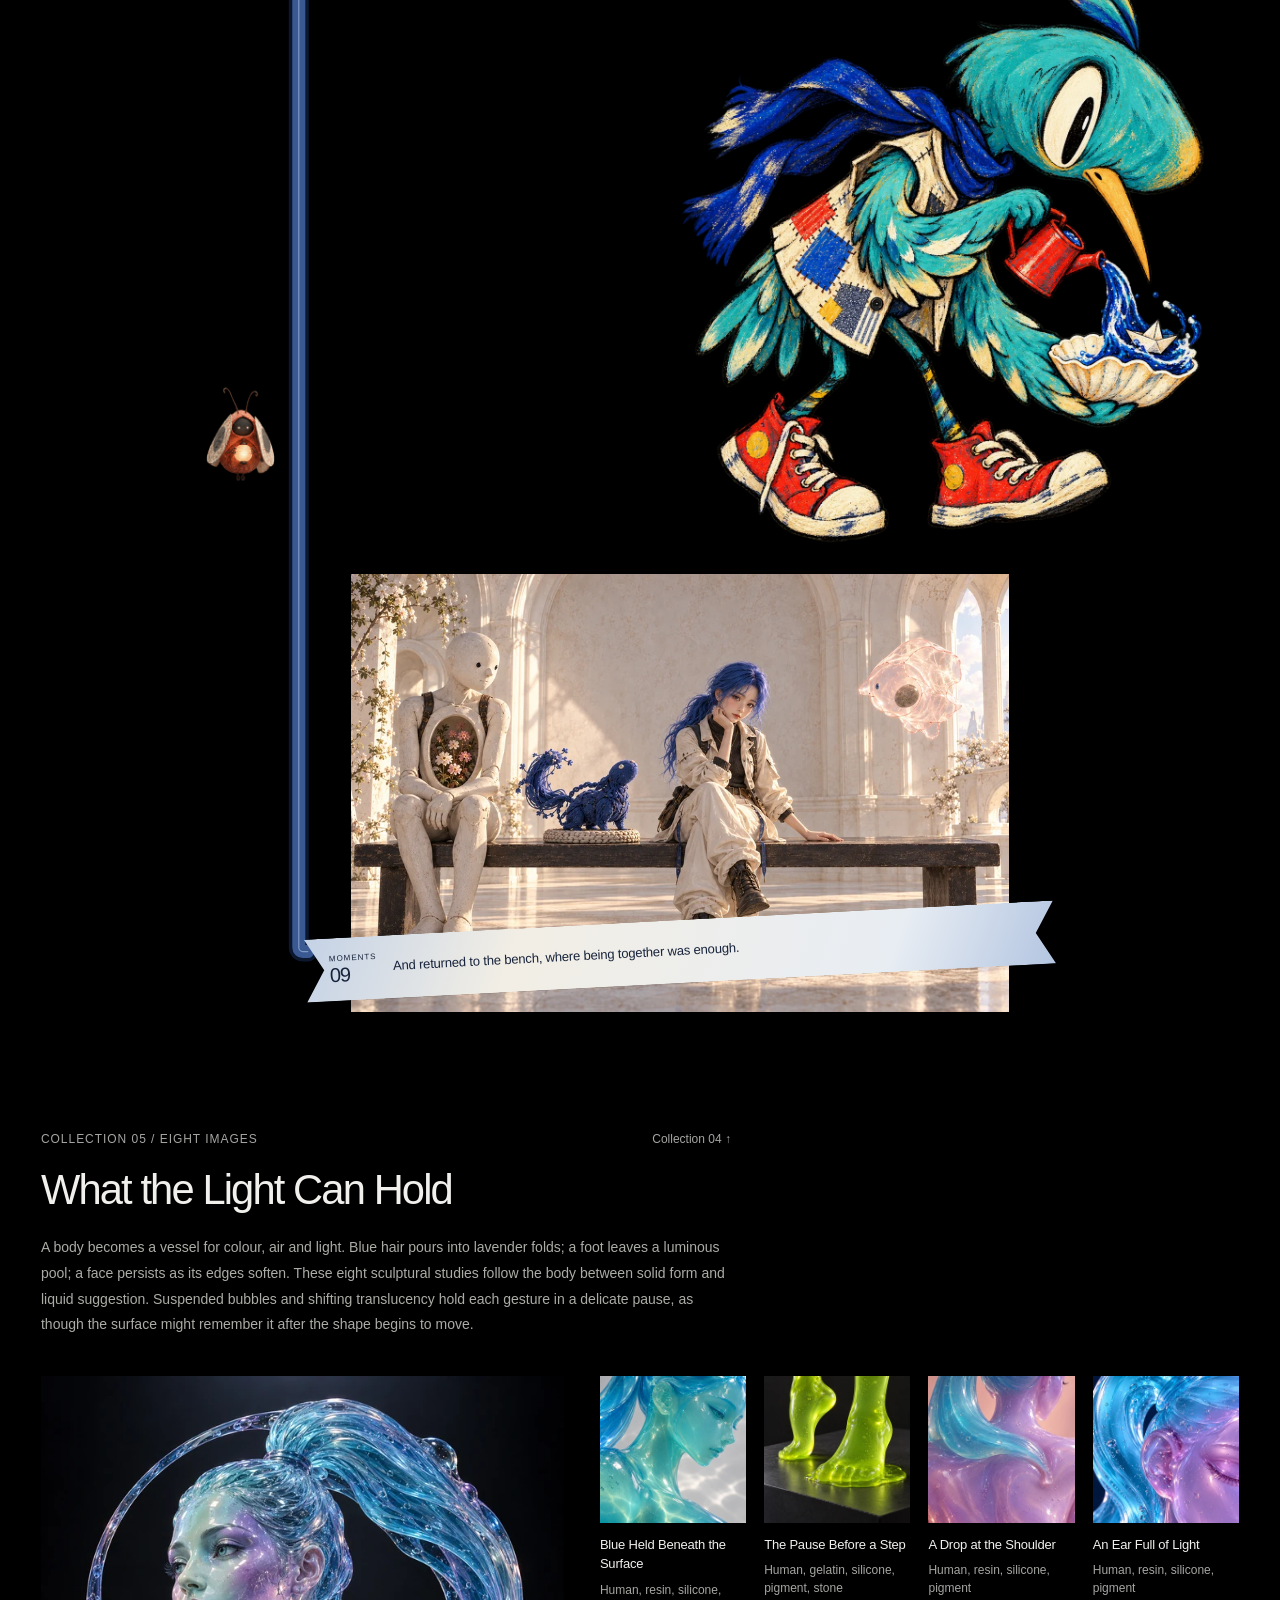
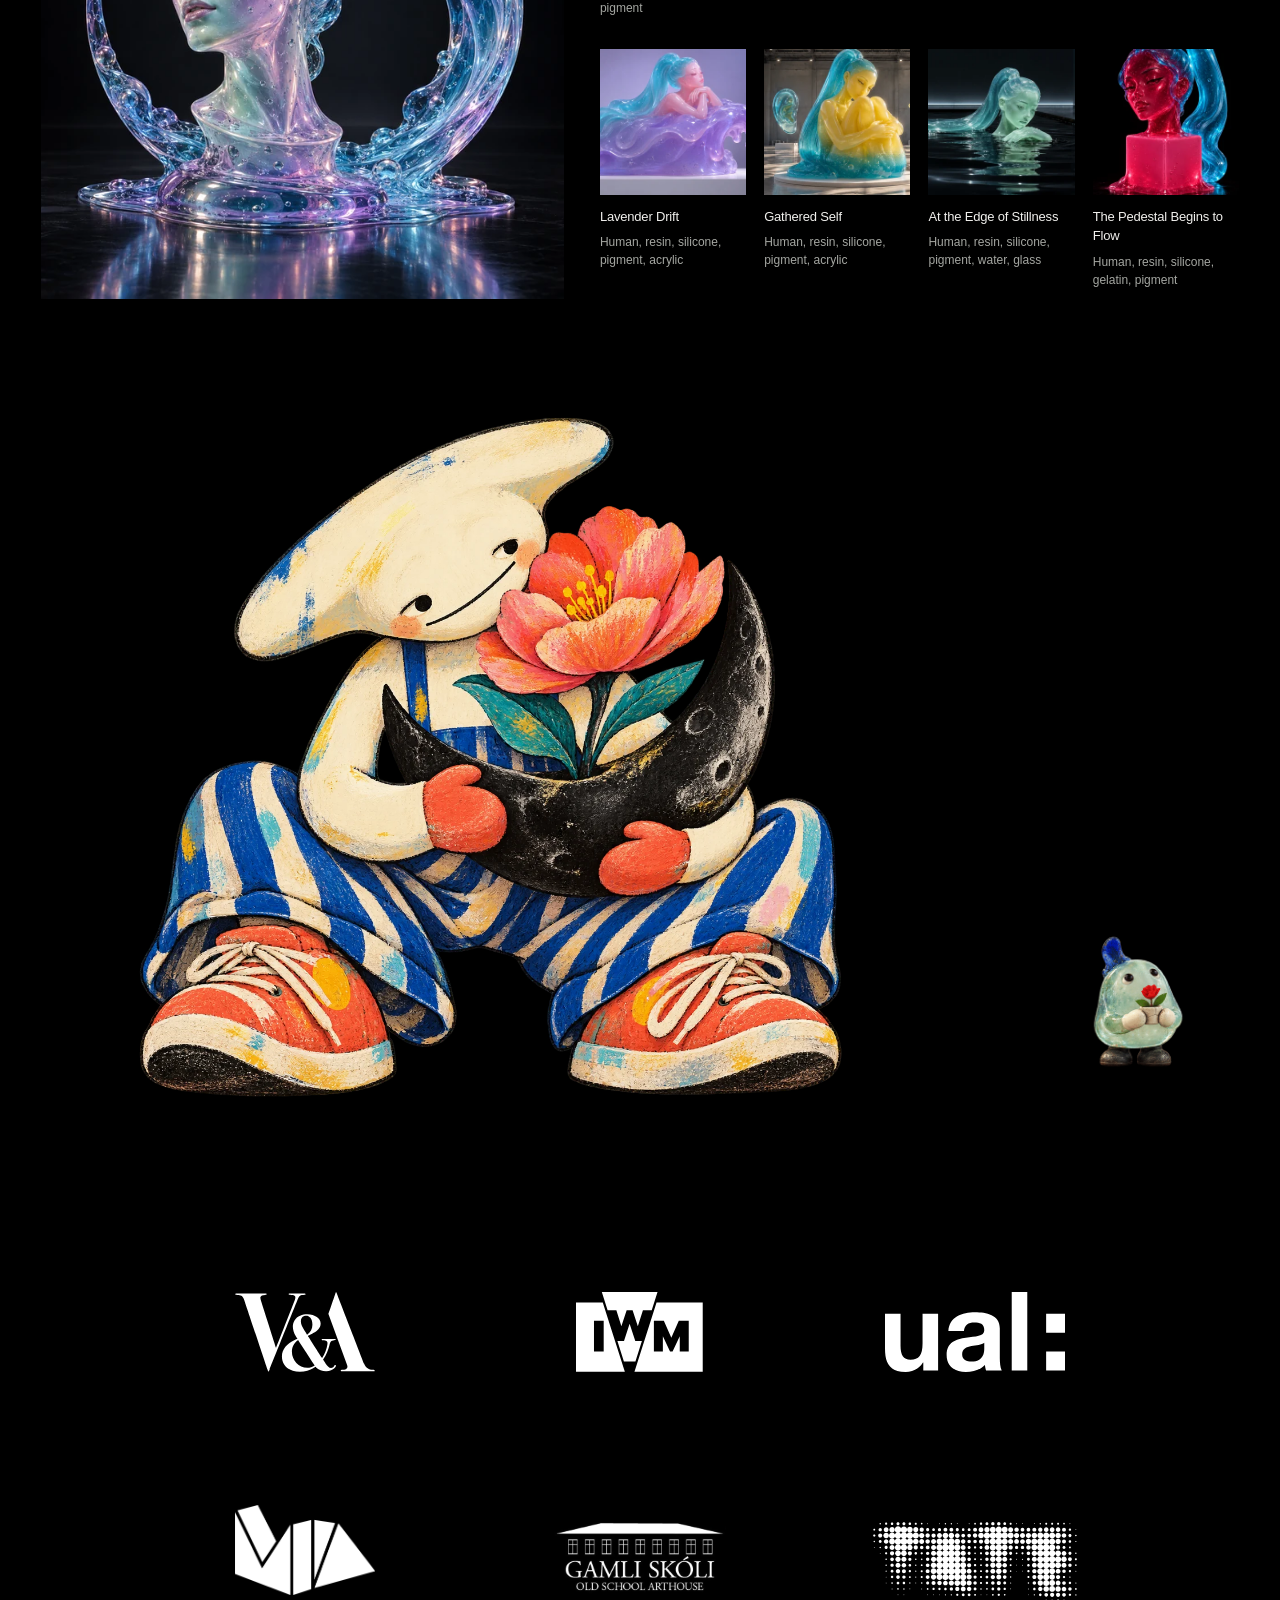
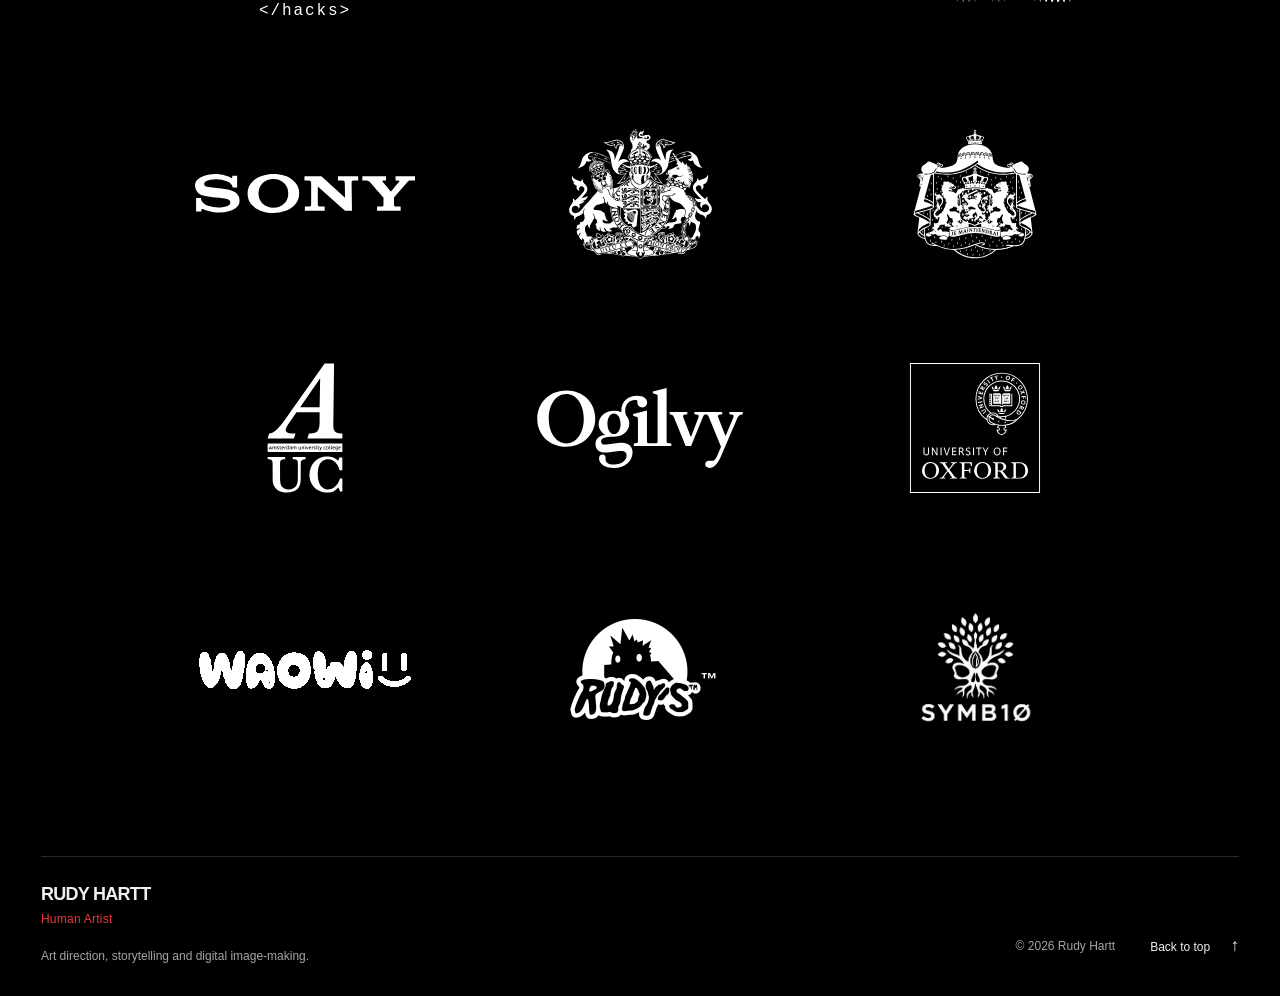
==== commit 89d0adfc: "Restore original smallest-to-largest illustrated character layout" ====
--- a/index.html
+++ b/index.html
@@ -25,7 +25,7 @@
   <link rel="icon" href="favicon-32.png?v=75755c4f5b93" type="image/png" sizes="32x32">
   <link rel="icon" href="favicon.svg?v=8624570a2a33" type="image/svg+xml" sizes="any">
   <link rel="apple-touch-icon" href="apple-touch-icon.png?v=a8af574fef03" sizes="180x180">
-  <link rel="stylesheet" href="styles.css?v=57b7fc85276b">
+  <link rel="stylesheet" href="styles.css?v=33ab4a046af5">
   <script defer src="artworks-data.js?v=f9689c2109c7"></script>
   <script defer src="app.js?v=4ed80b6540d2"></script>
   <script defer src="fireflies.js?v=29b0494fe733"></script>
@@ -42,10 +42,7 @@
   </header>
   <main class="moments-canvas">
     <section class="war-banner" aria-label="WAR exhibition">
-      <div class="war-banner-art">
-        <img class="war-banner-image" draggable="false" src="assets/war-exhibition-mural.webp" srcset="assets/war-exhibition-mural-1086.webp 1086w, assets/war-exhibition-mural.webp 2172w" sizes="(min-width: 1616px) 1512px, (max-width: 625px) calc(100vw - 40px), 93.6vw" width="2172" height="724" alt="WAR — RUDY HARTT. LOVE and a porcelain companion carry a glowing window through a blue and terracotta collage mural, with illustrated characters repairing a seam, carrying a home and protecting a sprout." loading="eager" decoding="async" fetchpriority="high">
-        <img class="character-illustration war-hero-character" aria-hidden="true" draggable="false" src="assets/illustrated-giant-04.webp" srcset="assets/illustrated-giant-04-480.webp 480w, assets/illustrated-giant-04.webp 1254w" sizes="(max-width: 699px) 88vw, (min-width: 1440px) 800px, 56vw" width="1254" height="1254" alt="" loading="eager" decoding="async">
-      </div>
+      <img draggable="false" src="assets/war-exhibition-mural.webp" srcset="assets/war-exhibition-mural-1086.webp 1086w, assets/war-exhibition-mural.webp 2172w" sizes="(min-width: 1616px) 1512px, (max-width: 625px) calc(100vw - 40px), 93.6vw" width="2172" height="724" alt="WAR — RUDY HARTT. LOVE and a porcelain companion carry a glowing window through a blue and terracotta collage mural, with illustrated characters repairing a seam, carrying a home and protecting a sprout." loading="eager" decoding="async" fetchpriority="high">
       <p class="war-intro">WAR explores the human cost of conflict through surreal characters, fractured worlds and small acts of care. Rudy Hartt’s exhibition follows displaced companions and the fragments of home they carry, asking what can be protected, repaired and shared when the familiar disappears.</p>
     </section>
     <svg id="moments-thread" class="moments-thread" xmlns="http://www.w3.org/2000/svg" aria-hidden="true" focusable="false"></svg>
@@ -75,6 +72,7 @@
         <source media="(prefers-reduced-motion: reduce)" srcset="assets/character-01.webp" type="image/webp">
         <img draggable="false" src="assets/character-01.gif" width="320" height="320" alt="" loading="lazy" decoding="async">
       </picture>
+      <img class="character-illustration" draggable="false" src="assets/illustrated-giant-01.webp" srcset="assets/illustrated-giant-01-480.webp 480w, assets/illustrated-giant-01.webp 1254w" sizes="(max-width: 699px) 72vw, (min-width: 1200px) 420px, 35vw" width="1254" height="1254" alt="" loading="lazy" decoding="async">
     </div>
     <section id="collection" class="collection-section" aria-labelledby="collection-title">
       <div class="collection-heading"><div class="collection-heading-top"><span class="collection-kicker">Collection 01 / six images</span><a class="collection-jump" href="#softer-physics">Collection 02 ↓</a></div><h2 id="collection-title">Friends Stitch the Broken Sun</h2><p>Six small companions find their way through a fractured paper world. Nib, Mote, Loop, Knot, Slip and Tack follow ribbons of living light through midnight gardens, folded floods and magenta skies—a collection about tenderness, curiosity and finding connection in the fragments.</p></div>
@@ -181,7 +179,7 @@
         <source media="(prefers-reduced-motion: reduce)" srcset="assets/character-02.webp" type="image/webp">
         <img draggable="false" src="assets/character-02.gif" width="320" height="320" alt="" loading="lazy" decoding="async">
       </picture>
-      <img class="character-illustration" draggable="false" src="assets/illustrated-giant-03.webp" srcset="assets/illustrated-giant-03-480.webp 480w, assets/illustrated-giant-03.webp 1254w" sizes="(max-width: 699px) 84vw, (min-width: 1440px) 650px, 46vw" width="1254" height="1254" alt="" loading="lazy" decoding="async">
+      <img class="character-illustration" draggable="false" src="assets/illustrated-giant-02.webp" srcset="assets/illustrated-giant-02-480.webp 480w, assets/illustrated-giant-02.webp 1254w" sizes="(max-width: 699px) 78vw, (min-width: 1280px) 560px, 44vw" width="1254" height="1254" alt="" loading="lazy" decoding="async">
     </div>
     <section class="gallery gallery-interlude" aria-label="Selected artwork, image 6" style="--canvas-ratio:1413.10595703 / 606.57543945">
     <figure class="work" data-order="6" data-align="right" data-space="wide" style="--x:2.7598780%;--y:0.0000000%;--w:28.6166514%;--h:100.0000000%;--mobile-width:80%">
@@ -358,7 +356,7 @@
         <source media="(prefers-reduced-motion: reduce)" srcset="assets/character-03.webp" type="image/webp">
         <img draggable="false" src="assets/character-03.gif" width="320" height="320" alt="" loading="lazy" decoding="async">
       </picture>
-      <img class="character-illustration" draggable="false" src="assets/illustrated-giant-02.webp" srcset="assets/illustrated-giant-02-480.webp 480w, assets/illustrated-giant-02.webp 1254w" sizes="(max-width: 699px) 78vw, (min-width: 1280px) 560px, 44vw" width="1254" height="1254" alt="" loading="lazy" decoding="async">
+      <img class="character-illustration" draggable="false" src="assets/illustrated-giant-03.webp" srcset="assets/illustrated-giant-03-480.webp 480w, assets/illustrated-giant-03.webp 1254w" sizes="(max-width: 699px) 84vw, (min-width: 1440px) 650px, 46vw" width="1254" height="1254" alt="" loading="lazy" decoding="async">
     </div>
     <section class="gallery gallery-finale" aria-label="Selected artwork, image 9" style="--canvas-ratio:1413.10595703 / 525.22192354">
     <figure class="work" data-order="9" data-align="left" data-space="wide" style="--x:27.4206831%;--y:0.0000000%;--w:51.3997448%;--h:92.1937759%;--mobile-width:90%">
@@ -434,7 +432,7 @@
         <source media="(prefers-reduced-motion: reduce)" srcset="assets/character-04.webp" type="image/webp">
         <img draggable="false" src="assets/character-04.gif" width="320" height="320" alt="" loading="lazy" decoding="async">
       </picture>
-      <img class="character-illustration" draggable="false" src="assets/illustrated-giant-01.webp" srcset="assets/illustrated-giant-01-480.webp 480w, assets/illustrated-giant-01.webp 1254w" sizes="(max-width: 699px) 72vw, (min-width: 1200px) 420px, 35vw" width="1254" height="1254" alt="" loading="lazy" decoding="async">
+      <img class="character-illustration" draggable="false" src="assets/illustrated-giant-04.webp" srcset="assets/illustrated-giant-04-480.webp 480w, assets/illustrated-giant-04.webp 1254w" sizes="(max-width: 699px) 88vw, (min-width: 1440px) 800px, 56vw" width="1254" height="1254" alt="" loading="lazy" decoding="async">
     </div>
     <nav class="external-logo-area" aria-label="Logos and external links">
       <div class="external-logo-grid">
--- a/styles.css
+++ b/styles.css
@@ -215,14 +215,12 @@
 @media(max-width:699px){.floating-decoration{--float-rise:2px;top:calc(100% - 4px);left:auto;right:6%;width:clamp(118px,32vw,160px);transform:none}.floating-decoration-glass{width:clamp(110px,32vw,160px)}.floating-decoration-fragments{right:22%}.floating-decoration-encounter{right:5%;top:calc(100% - 6px)}}
 @media(prefers-reduced-motion:reduce){.floating-decoration>img{animation:none;transform:none}}
 
-/* The largest illustrated character overlaps the WAR banner within the opening composition. */
-.war-banner{--war-character-width:min(100%,clamp(440px,56vw,800px));position:relative;z-index:3;display:grid;grid-template-columns:minmax(0,1fr);align-items:start;width:calc(100% - var(--edge)*2);max-width:1512px;margin:clamp(12px,2vw,32px) auto clamp(24px,3vw,48px)}
-.war-banner-art{grid-area:1 / 1;display:grid;grid-template-columns:minmax(0,1fr);align-items:start;width:100%;min-width:0}
-.war-banner-image{grid-area:1 / 1;display:block;width:100%;height:auto;aspect-ratio:3 / 1}
-.war-banner-art>.war-hero-character{grid-area:1 / 1;justify-self:end;z-index:1;width:var(--war-character-width);margin:23% 0 0}
-
-/* The introduction begins directly below the banner, beside the character. */
-.war-intro{grid-area:1 / 1;align-self:start;justify-self:start;width:calc(100% - var(--war-character-width) - clamp(24px,3vw,48px));min-width:0;max-width:760px;margin:calc(33.333333% + clamp(20px,2.4vw,36px)) 0 0;font-size:clamp(14px,1.1vw,16px);line-height:1.85;color:#c5c1bb;text-align:center;text-wrap:pretty}
+/* The WAR exhibition banner preserves the approved artwork at every screen size. */
+.war-banner{position:relative;z-index:3;width:calc(100% - var(--edge)*2);max-width:1512px;margin:clamp(12px,2vw,32px) auto clamp(24px,3vw,48px)}
+.war-banner>img{display:block;width:100%;height:auto;aspect-ratio:3 / 1}
+
+/* A concise exhibition introduction sits beneath the WAR banner. */
+.war-intro{max-width:760px;margin:clamp(20px,2.4vw,36px) auto 0;font-size:clamp(14px,1.1vw,16px);line-height:1.85;color:#c5c1bb;text-align:center;text-wrap:pretty}
 
 /* Translucent winged creatures gather above the waves, beneath page content. */
 .firefly-field{position:fixed;inset:0;z-index:0;width:100%;height:100%;pointer-events:none;user-select:none;contain:strict}
@@ -236,28 +234,19 @@
 .character-companion{display:block;grid-row:1;grid-column:3 / 5;justify-self:center;width:min(100%,clamp(130px,12vw,180px));aspect-ratio:1;margin:0 0 clamp(12px,3vw,44px);pointer-events:none}
 .character-companion>img{display:block;width:100%;height:auto;aspect-ratio:1;object-fit:contain;pointer-events:none;-webkit-user-drag:none;-webkit-touch-callout:none}
 .character-illustration{display:block;grid-row:1;grid-column:6 / -1;justify-self:center;width:min(100%,clamp(260px,35vw,420px));height:auto;object-fit:contain;pointer-events:none;-webkit-user-drag:none;-webkit-touch-callout:none}
-.character-interlude-02 .character-illustration{grid-column:2 / 9;justify-self:start;width:min(100%,clamp(380px,46vw,650px))}
+.character-interlude-02 .character-illustration{grid-column:2 / 9;justify-self:start;width:min(100%,clamp(320px,44vw,560px))}
 .character-interlude-02 .character-companion{grid-column:10 / 12}
-.character-interlude-03 .character-illustration{grid-column:6 / -1;justify-self:end;width:min(100%,clamp(320px,44vw,560px))}
+.character-interlude-03 .character-illustration{grid-column:6 / -1;justify-self:end;width:min(100%,clamp(380px,46vw,650px))}
 .character-interlude-03 .character-companion{grid-column:2 / 4}
-.character-interlude-04 .character-illustration{grid-column:1 / 10;justify-self:center;width:min(100%,clamp(260px,35vw,420px))}
+.character-interlude-04 .character-illustration{grid-column:1 / 10;justify-self:center;width:min(100%,clamp(440px,56vw,800px))}
 .character-interlude-04 .character-companion{grid-column:11 / -1}
 @media(max-width:699px){
- .war-banner{--war-character-width:min(100%,88vw)}
- .war-banner-art>.war-hero-character{margin-top:0}
- .war-banner-image{margin-top:calc(var(--war-character-width) - 11%)}
- .war-intro{grid-area:2 / 1;justify-self:center;width:100%;margin-top:clamp(20px,2.4vw,36px);text-align:center}
  .character-interlude{padding:18px 0 8px;margin-bottom:26px;row-gap:0}
  .character-interlude-after-collection{margin-top:-24px}
  .character-interlude .character-illustration{grid-column:1 / -1;grid-row:1;width:min(100%,72vw);justify-self:end}
- .character-interlude-02 .character-illustration{width:min(100%,84vw);justify-self:start}
- .character-interlude-03 .character-illustration{width:min(100%,78vw)}
- .character-interlude-04 .character-illustration{width:min(100%,72vw);justify-self:start}
+ .character-interlude-02 .character-illustration{width:min(100%,78vw);justify-self:start}
+ .character-interlude-03 .character-illustration{width:min(100%,84vw)}
+ .character-interlude-04 .character-illustration{width:min(100%,88vw);justify-self:start}
  .character-interlude .character-companion{grid-row:2;grid-column:1 / 4;justify-self:start;width:min(100%,90px);margin:-12px 0 0}
- .character-interlude-01 .character-companion{grid-row:1;margin-top:0}
  .character-interlude-02 .character-companion,.character-interlude-04 .character-companion{grid-column:10 / -1;justify-self:end}
 }
-
-/* A few companions cross collection-cover edges where the desktop columns leave captions clear. */
-@media(min-width:1200px){.character-interlude-02{z-index:3;padding-top:0;margin-top:calc(-1 * (clamp(85px,8vw,130px) + clamp(52px,5vw,78px)))}}
-@media(min-width:1280px){.character-interlude-04{z-index:3;padding-top:0;margin-top:calc(-1 * (clamp(85px,8vw,130px) + clamp(44px,4vw,64px)))}.character-interlude-04 .character-illustration{justify-self:start}}
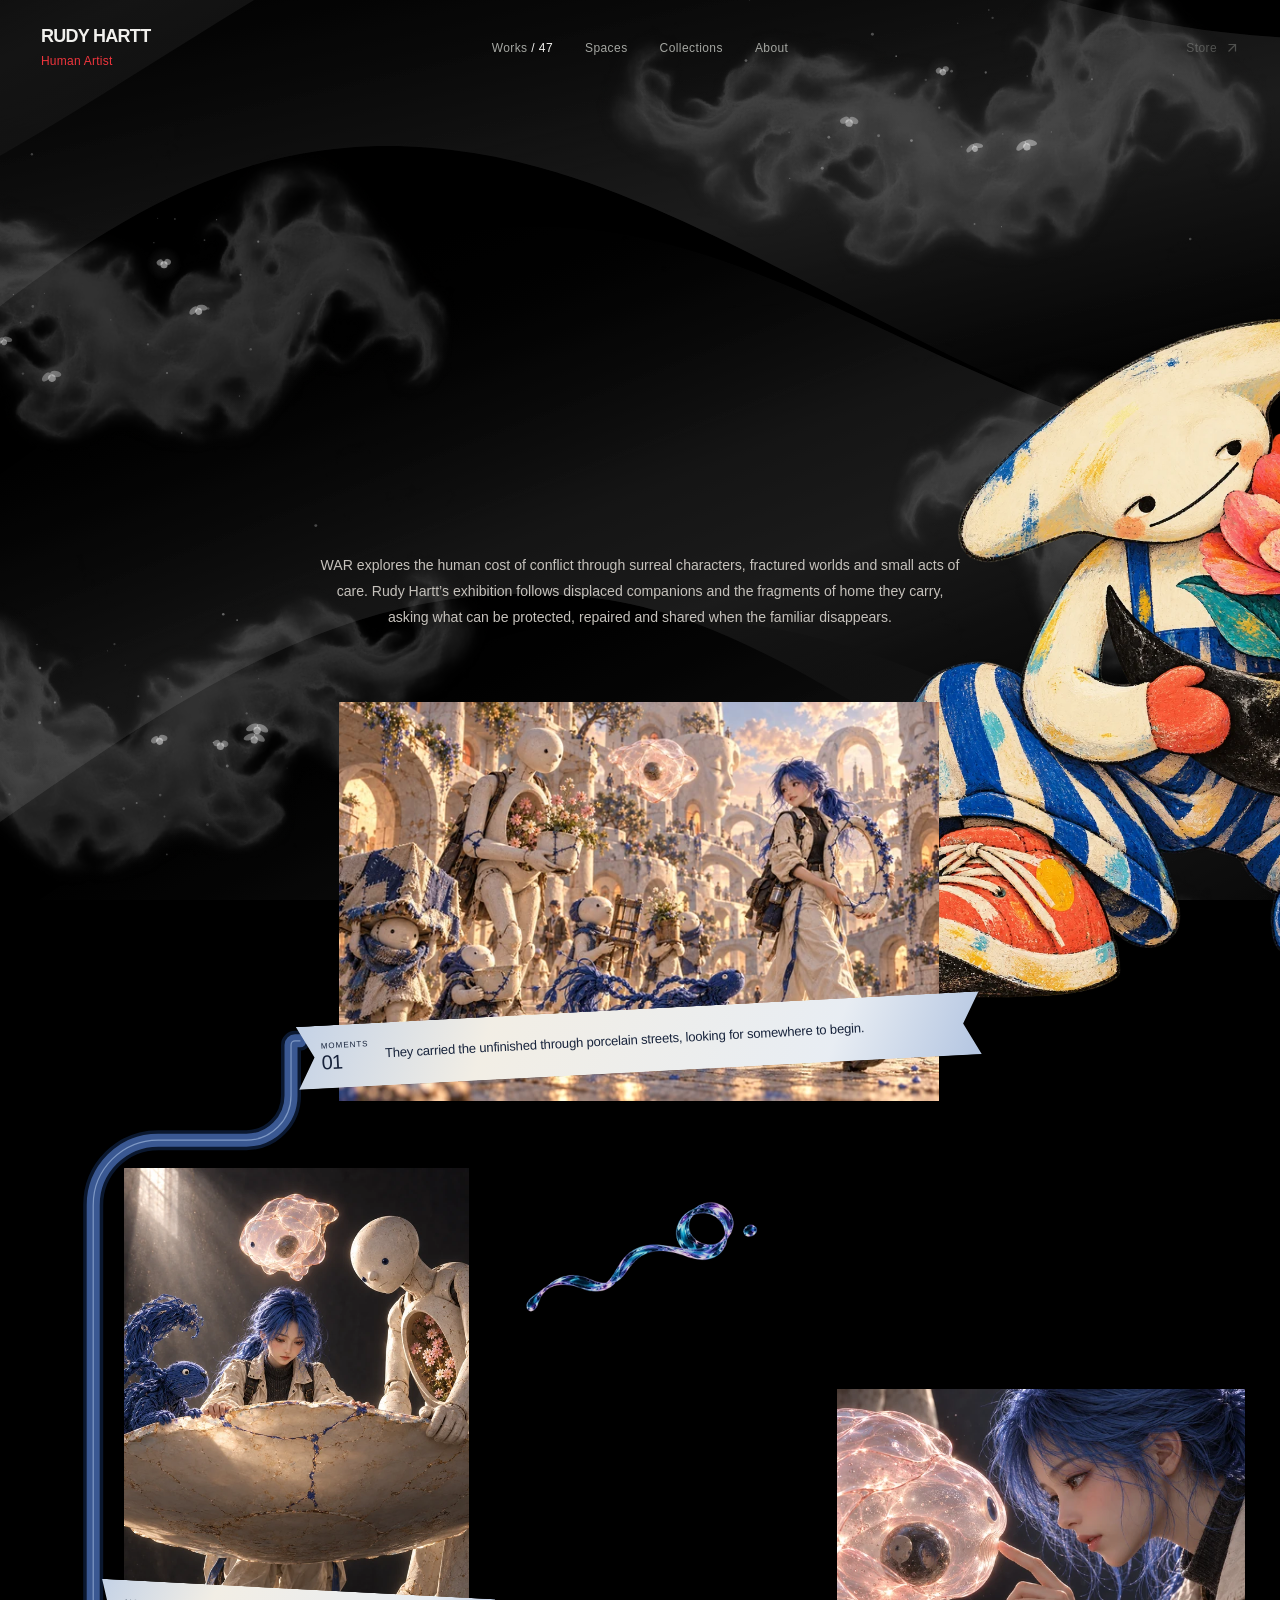
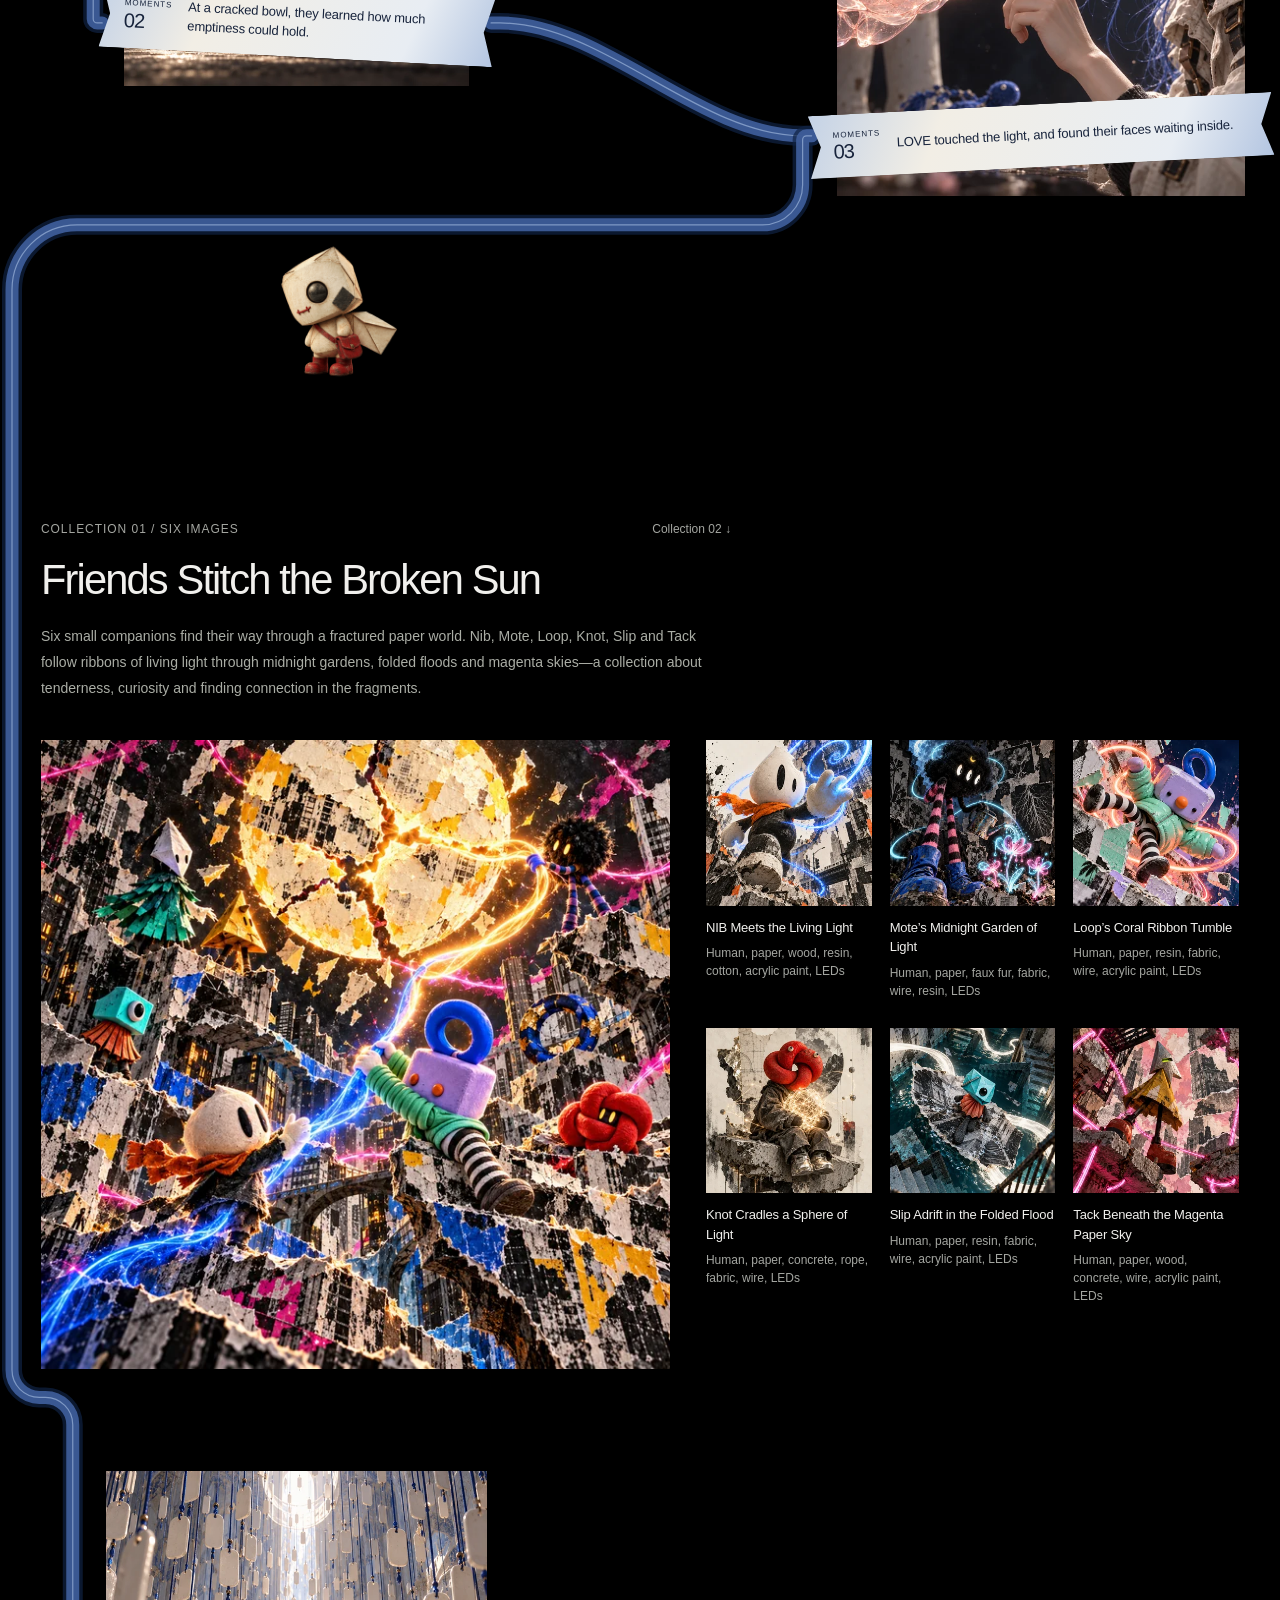
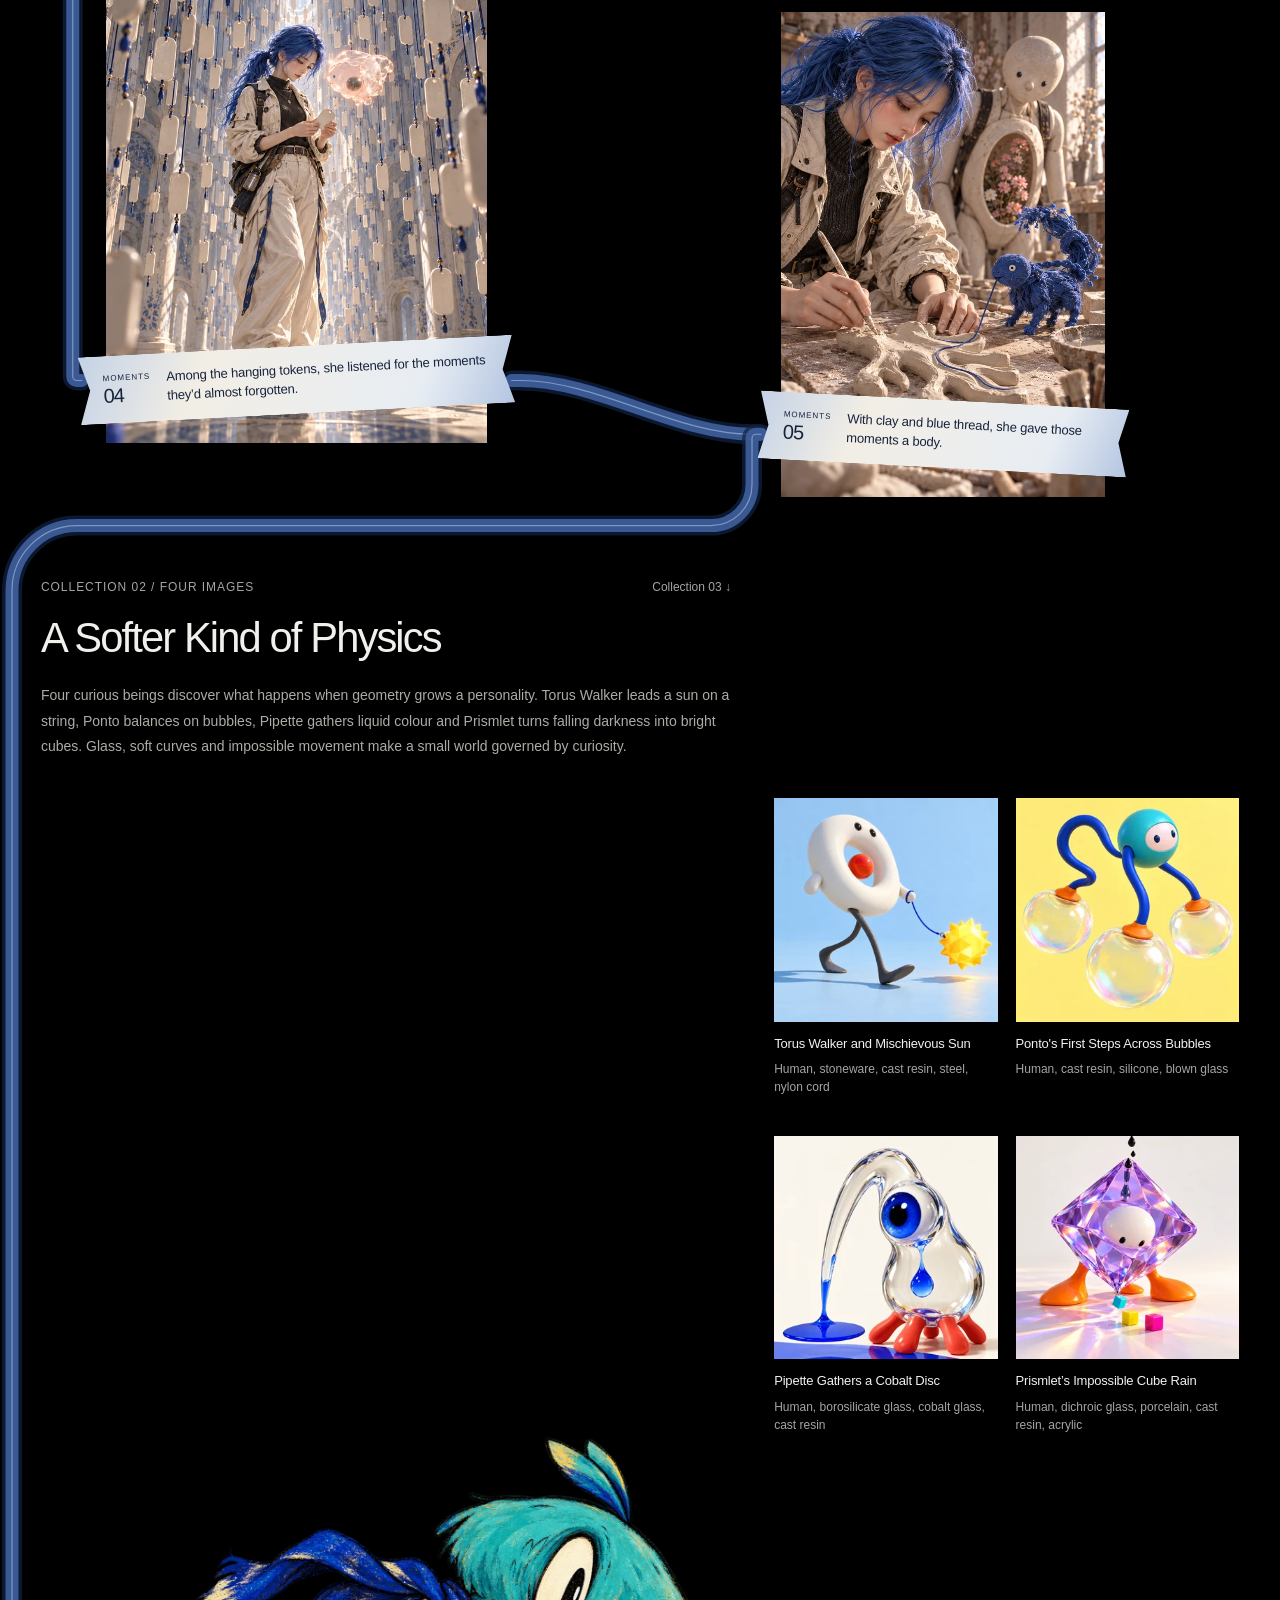
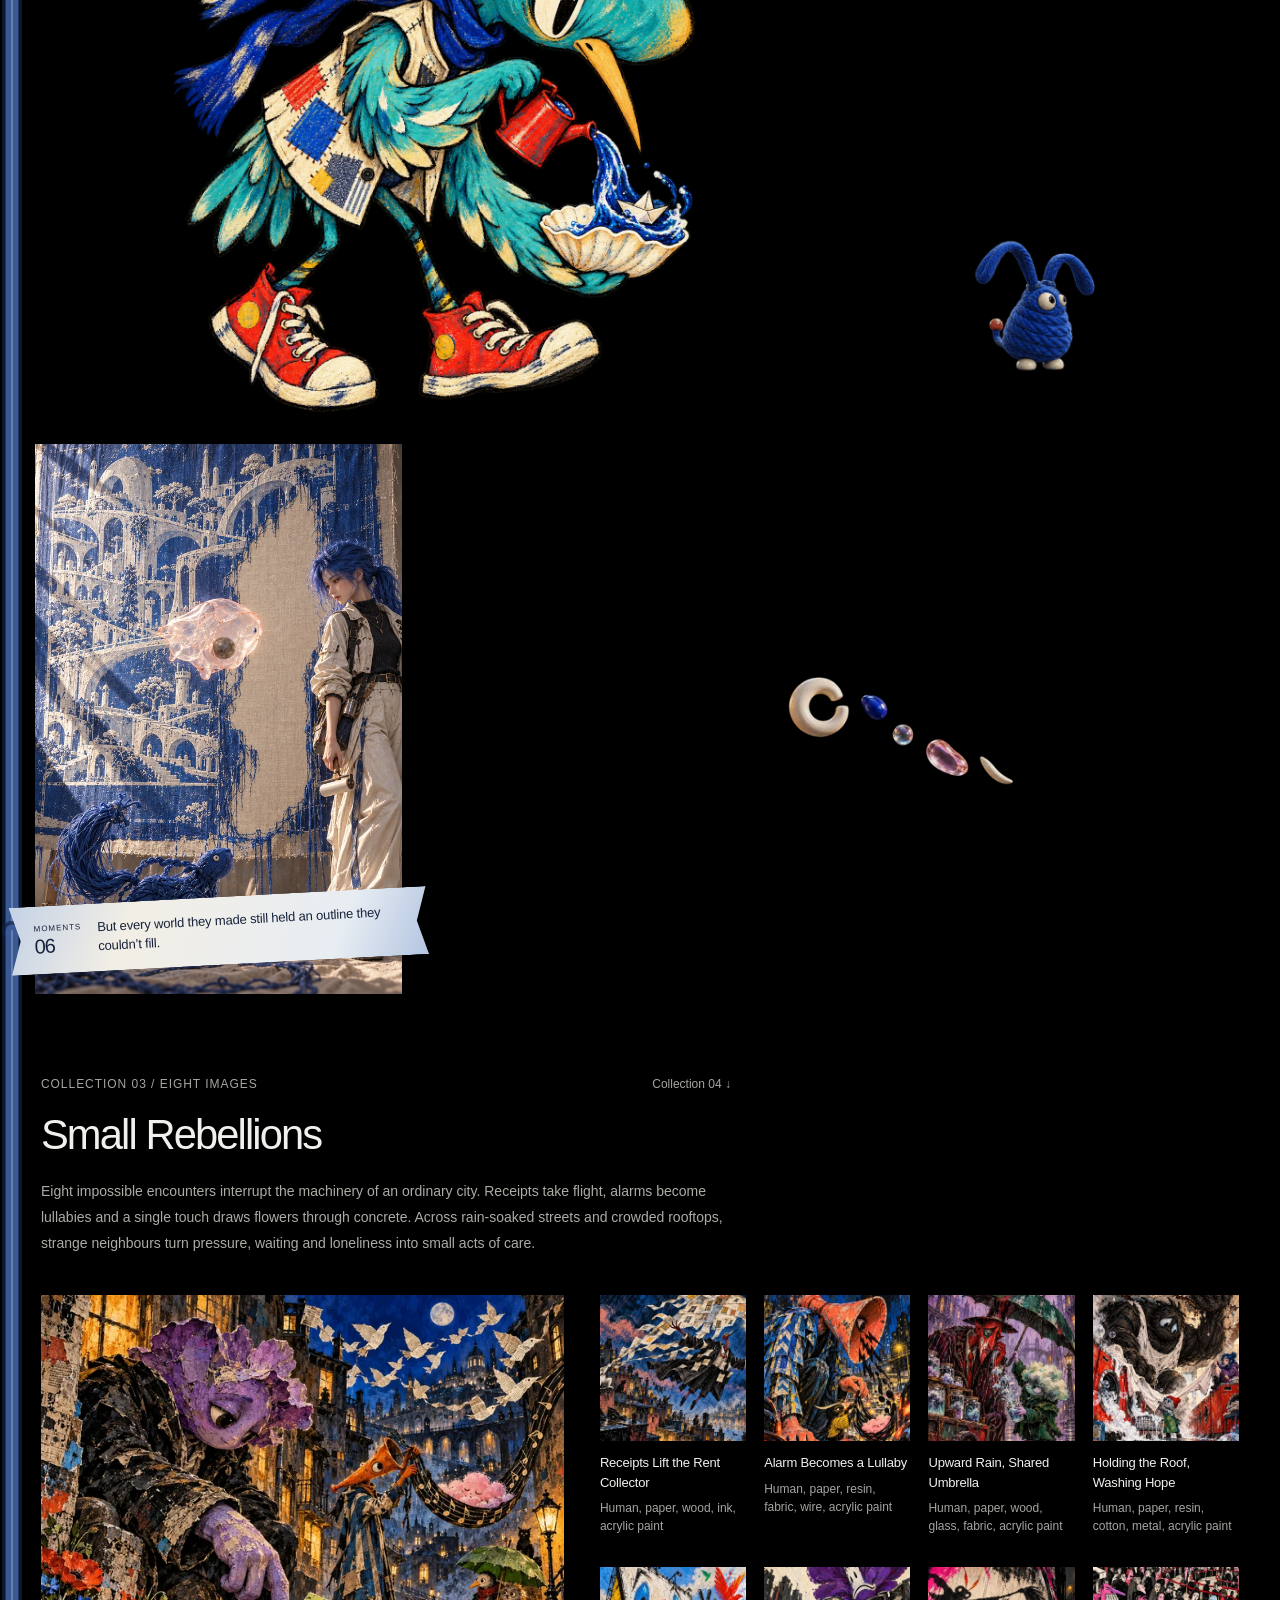
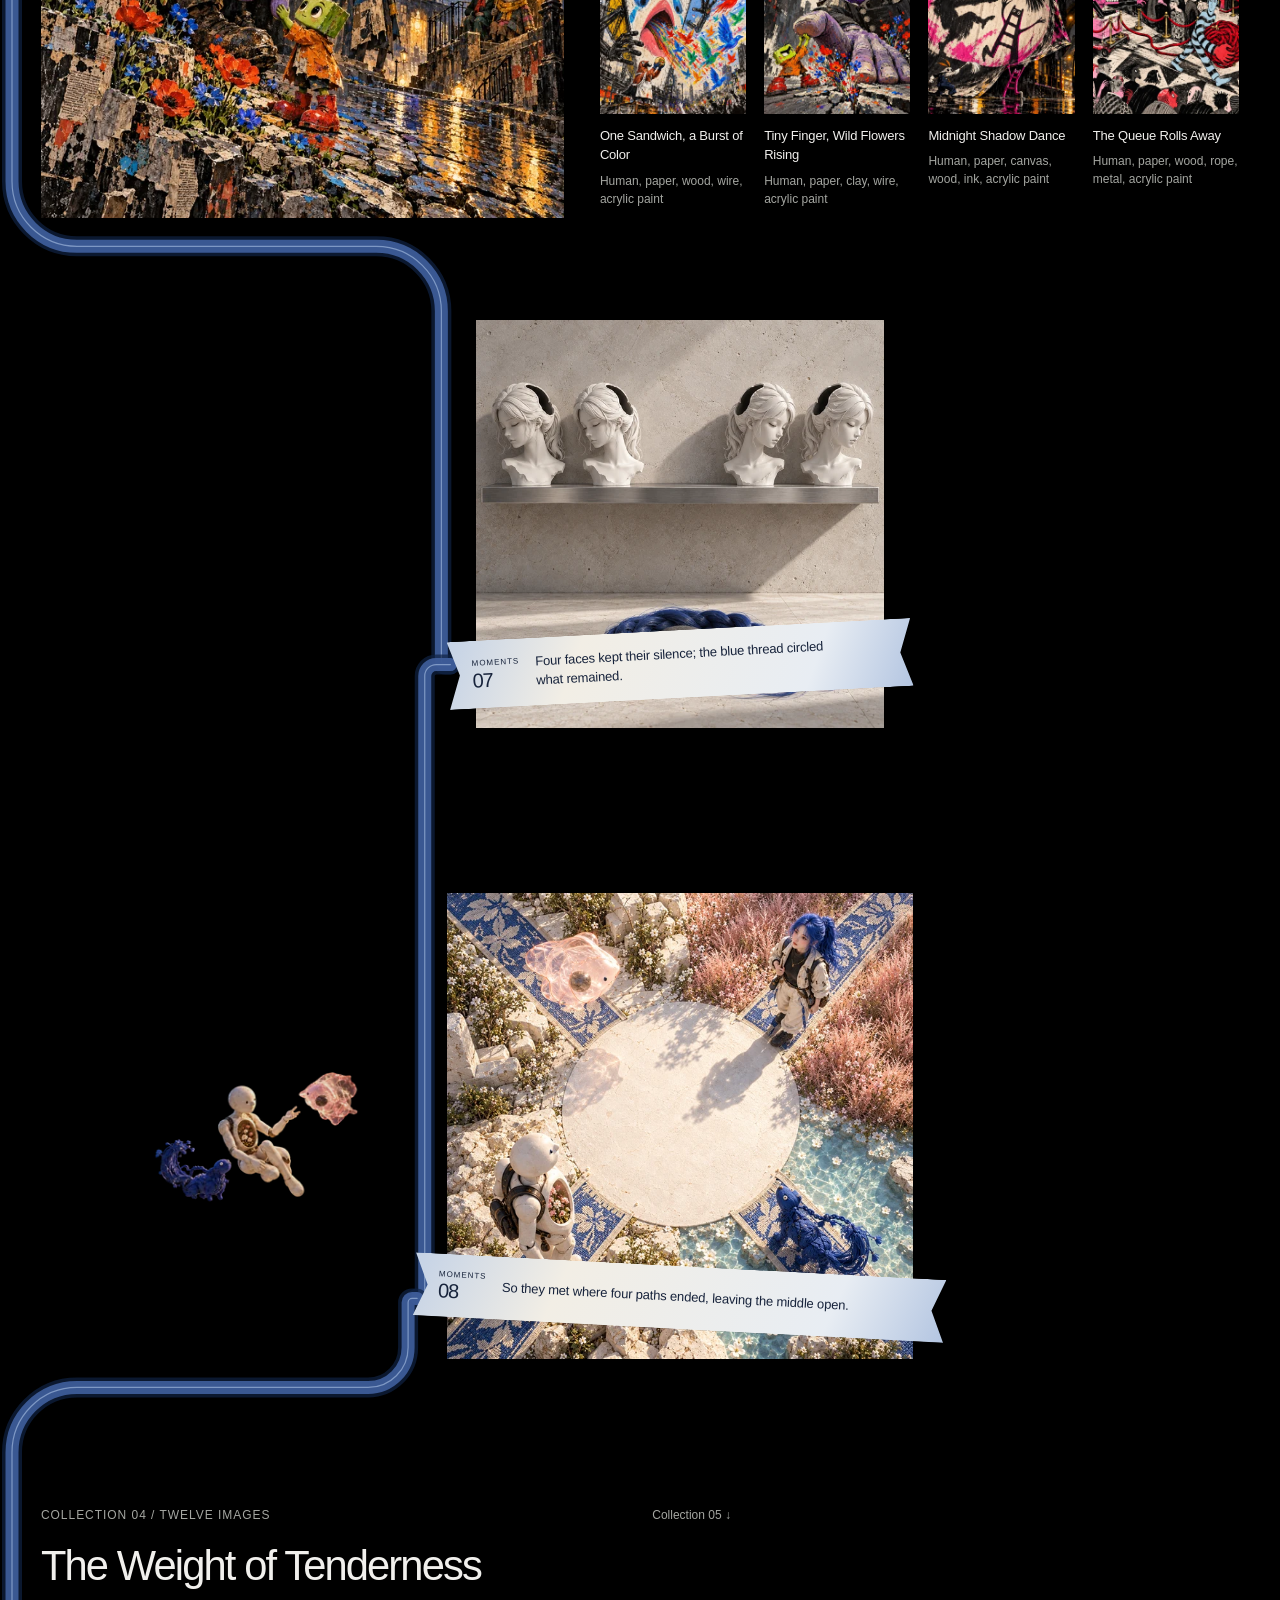
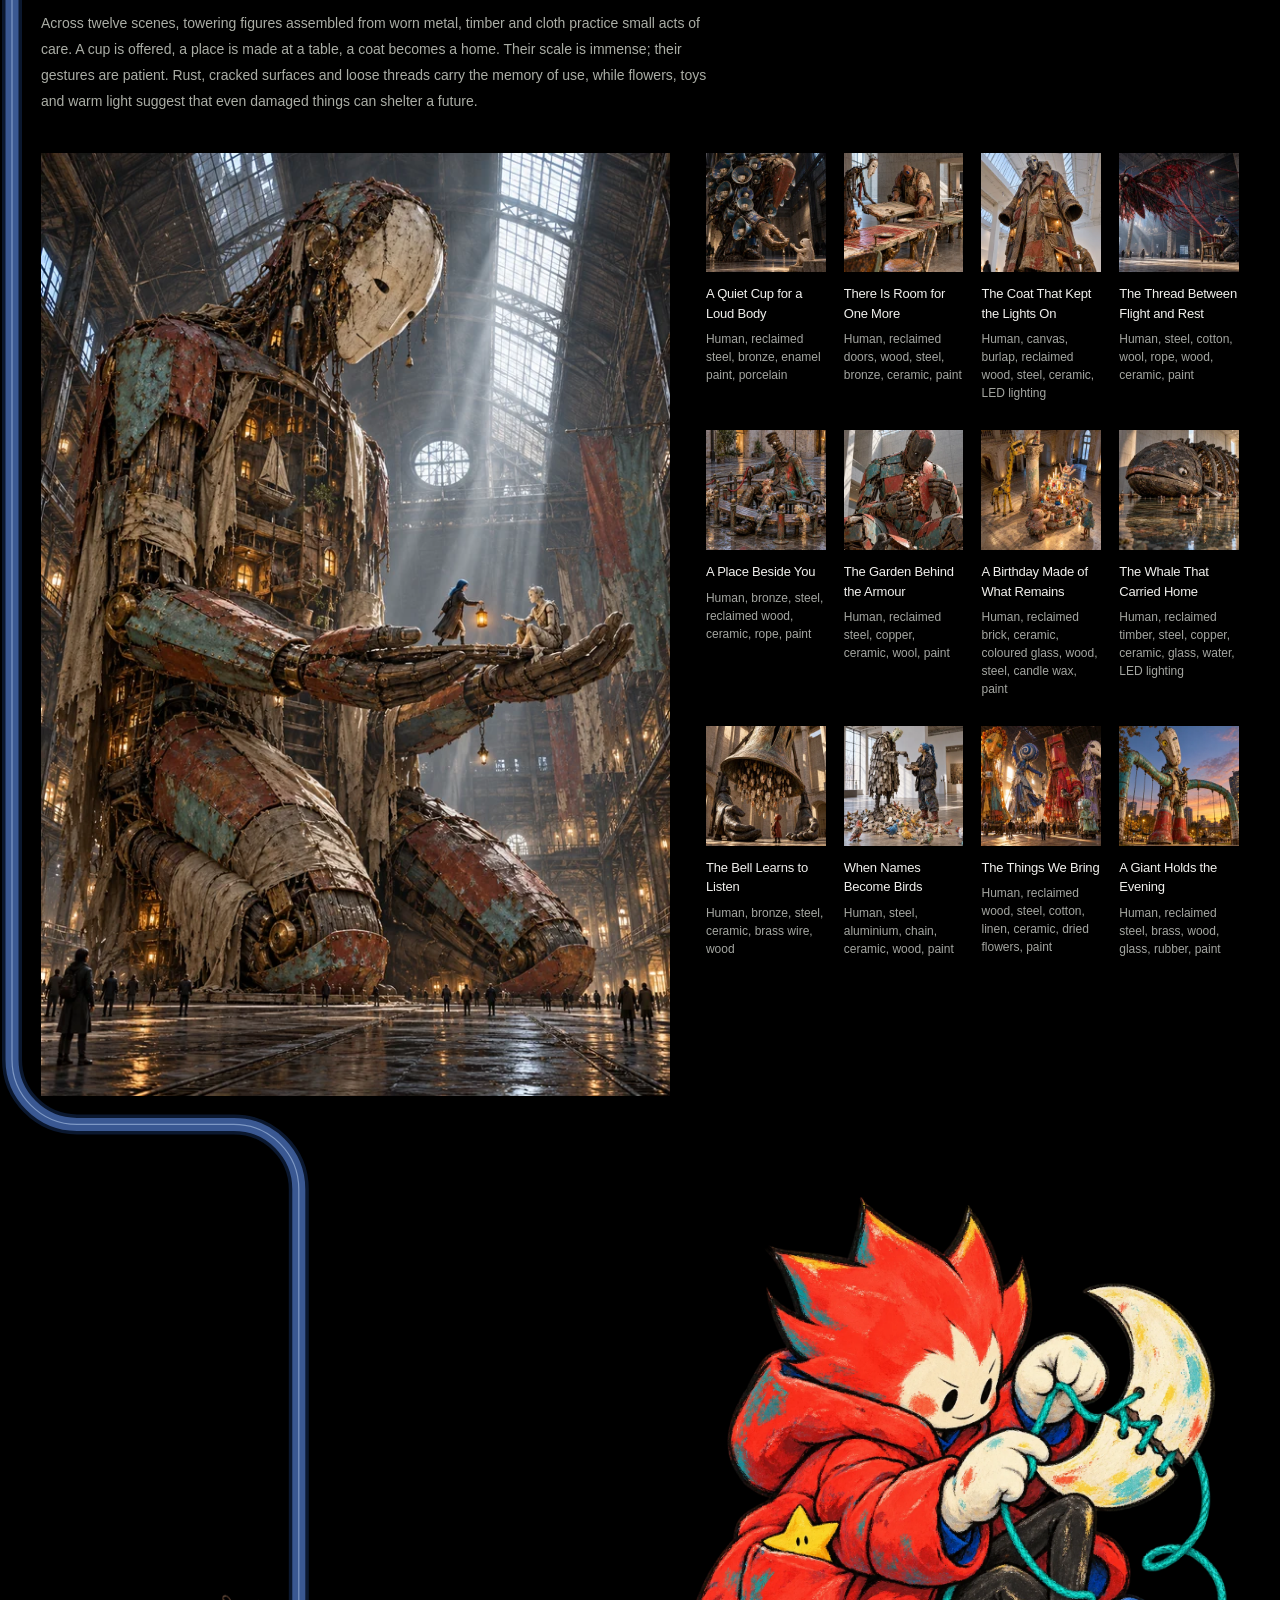
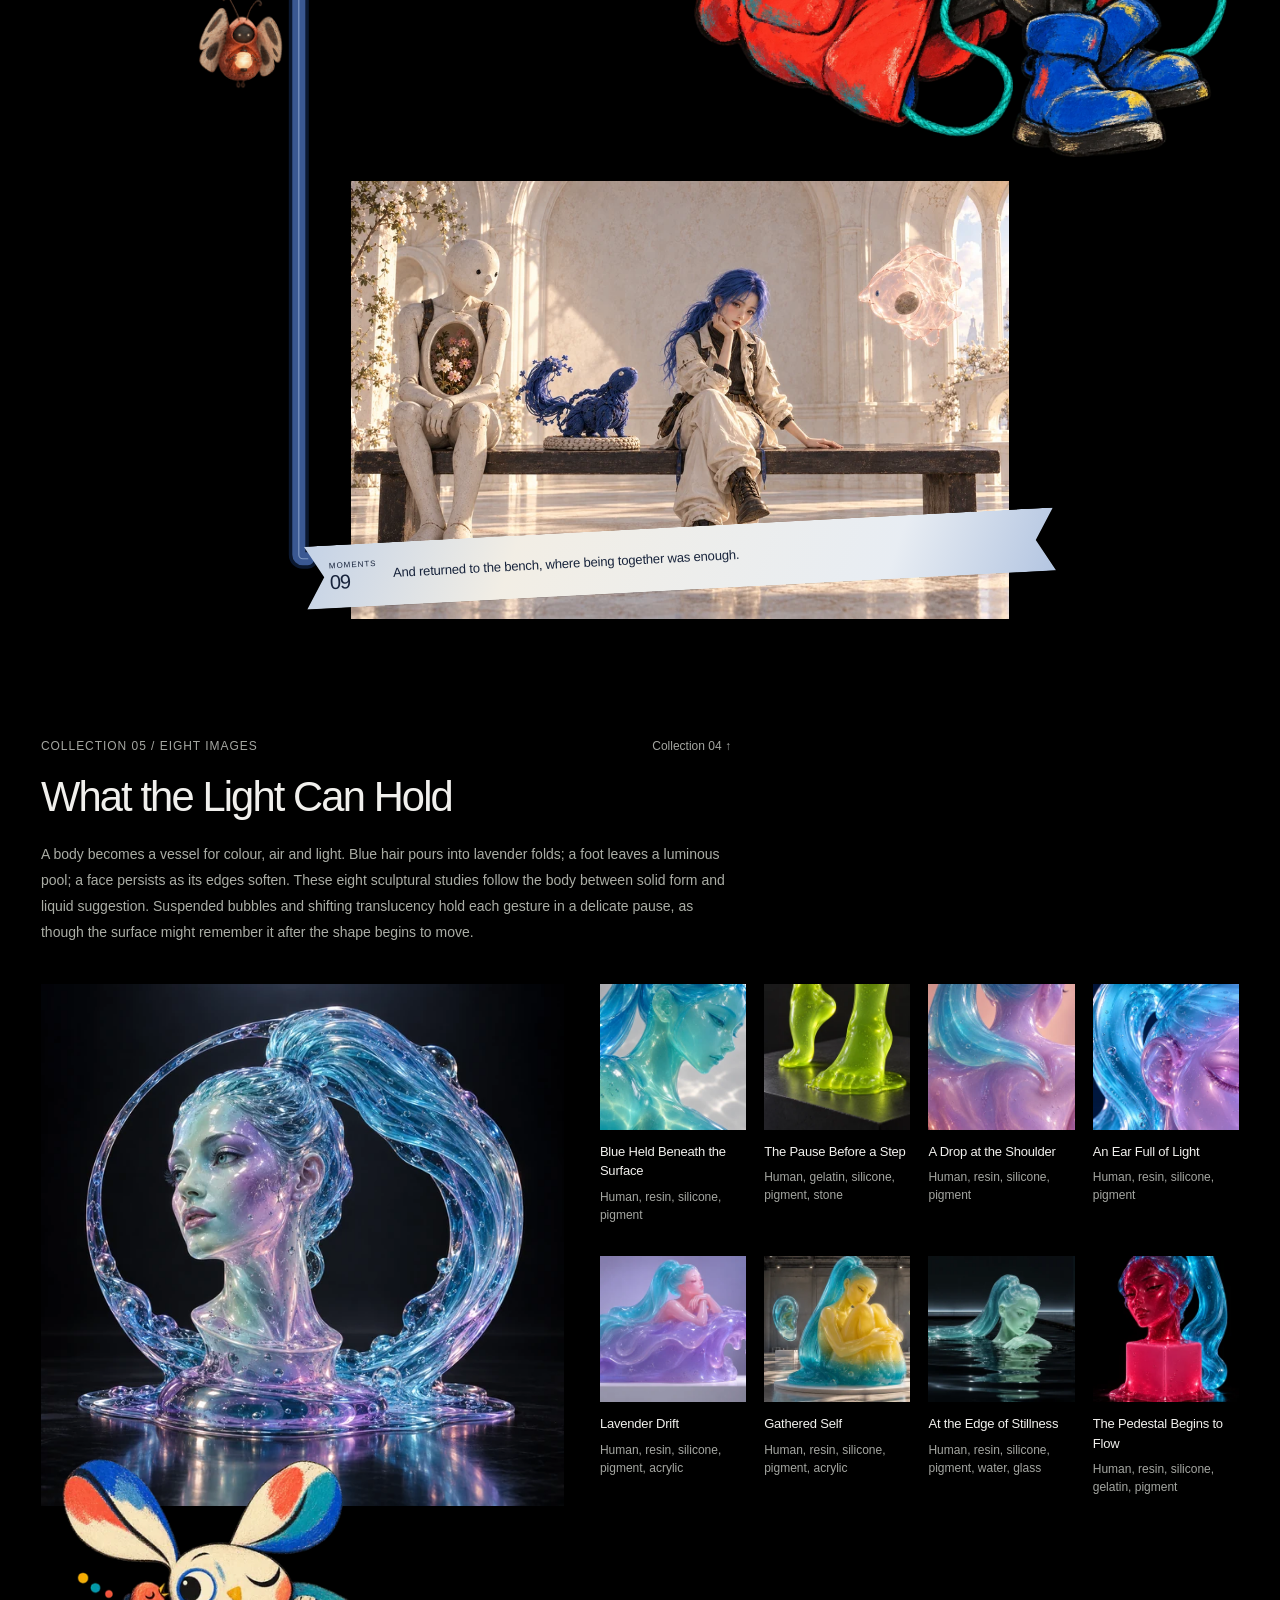
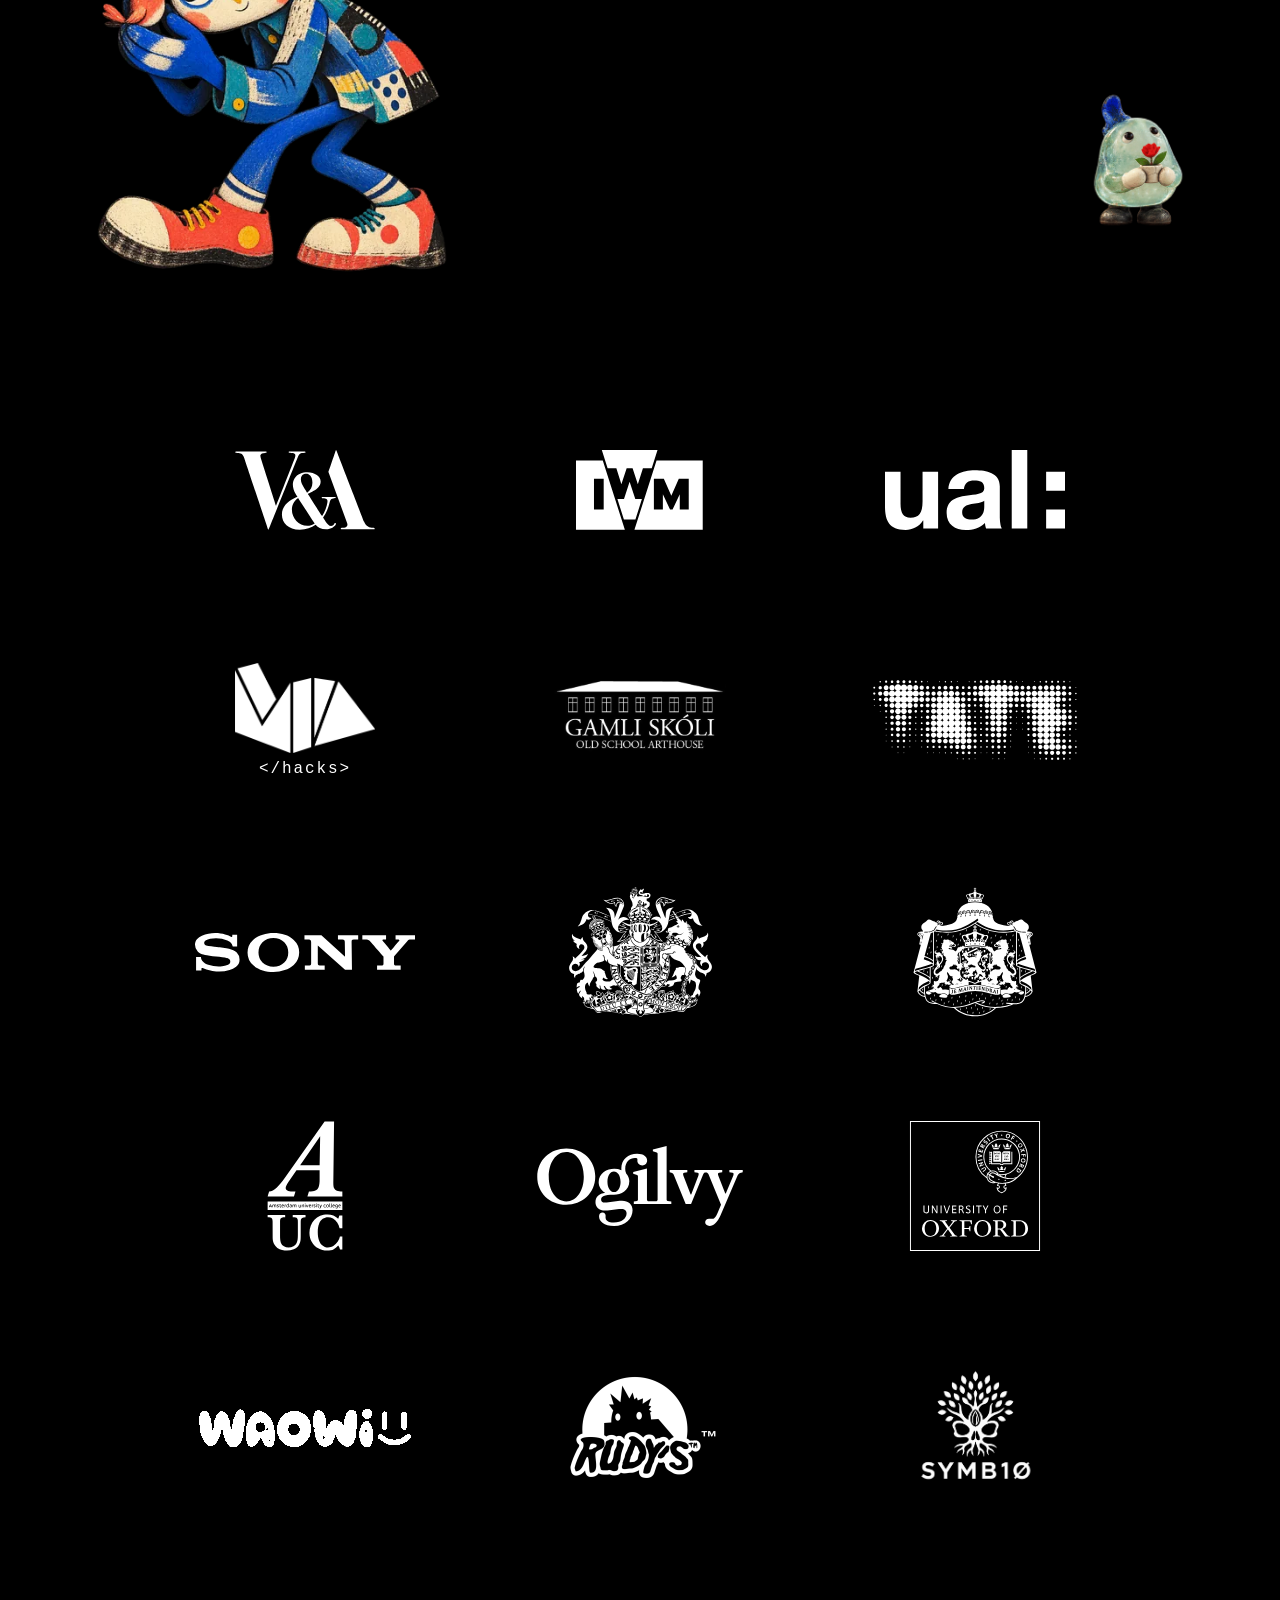
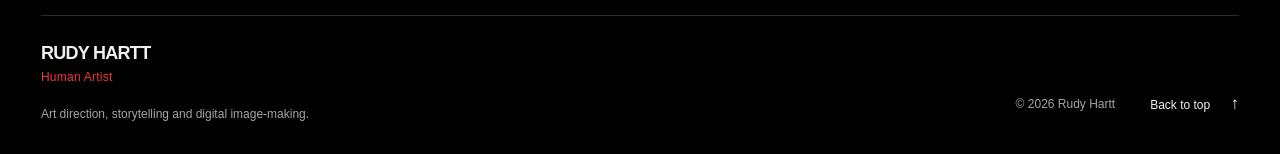
==== commit 9f720fcb: "Reverse illustrated characters and match WAR preview layering" ====
--- a/index.html
+++ b/index.html
@@ -25,7 +25,7 @@
   <link rel="icon" href="favicon-32.png?v=75755c4f5b93" type="image/png" sizes="32x32">
   <link rel="icon" href="favicon.svg?v=8624570a2a33" type="image/svg+xml" sizes="any">
   <link rel="apple-touch-icon" href="apple-touch-icon.png?v=a8af574fef03" sizes="180x180">
-  <link rel="stylesheet" href="styles.css?v=33ab4a046af5">
+  <link rel="stylesheet" href="styles.css?v=973b4aead871">
   <script defer src="artworks-data.js?v=f9689c2109c7"></script>
   <script defer src="app.js?v=4ed80b6540d2"></script>
   <script defer src="fireflies.js?v=29b0494fe733"></script>
@@ -42,7 +42,10 @@
   </header>
   <main class="moments-canvas">
     <section class="war-banner" aria-label="WAR exhibition">
-      <img draggable="false" src="assets/war-exhibition-mural.webp" srcset="assets/war-exhibition-mural-1086.webp 1086w, assets/war-exhibition-mural.webp 2172w" sizes="(min-width: 1616px) 1512px, (max-width: 625px) calc(100vw - 40px), 93.6vw" width="2172" height="724" alt="WAR — RUDY HARTT. LOVE and a porcelain companion carry a glowing window through a blue and terracotta collage mural, with illustrated characters repairing a seam, carrying a home and protecting a sprout." loading="eager" decoding="async" fetchpriority="high">
+      <div class="war-banner-art">
+        <img class="war-banner-image" draggable="false" src="assets/war-exhibition-mural.webp" srcset="assets/war-exhibition-mural-1086.webp 1086w, assets/war-exhibition-mural.webp 2172w" sizes="(min-width: 1616px) 1512px, (max-width: 625px) calc(100vw - 40px), 93.6vw" width="2172" height="724" alt="WAR — RUDY HARTT. LOVE and a porcelain companion carry a glowing window through a blue and terracotta collage mural, with illustrated characters repairing a seam, carrying a home and protecting a sprout." loading="eager" decoding="async" fetchpriority="high">
+        <img class="character-illustration war-hero-character" aria-hidden="true" draggable="false" src="assets/illustrated-giant-04.webp" srcset="assets/illustrated-giant-04-480.webp 480w, assets/illustrated-giant-04.webp 1254w" sizes="(max-width: 699px) 88vw, (min-width: 1440px) 800px, 56vw" width="1254" height="1254" alt="" loading="eager" decoding="async">
+      </div>
       <p class="war-intro">WAR explores the human cost of conflict through surreal characters, fractured worlds and small acts of care. Rudy Hartt’s exhibition follows displaced companions and the fragments of home they carry, asking what can be protected, repaired and shared when the familiar disappears.</p>
     </section>
     <svg id="moments-thread" class="moments-thread" xmlns="http://www.w3.org/2000/svg" aria-hidden="true" focusable="false"></svg>
@@ -72,7 +75,6 @@
         <source media="(prefers-reduced-motion: reduce)" srcset="assets/character-01.webp" type="image/webp">
         <img draggable="false" src="assets/character-01.gif" width="320" height="320" alt="" loading="lazy" decoding="async">
       </picture>
-      <img class="character-illustration" draggable="false" src="assets/illustrated-giant-01.webp" srcset="assets/illustrated-giant-01-480.webp 480w, assets/illustrated-giant-01.webp 1254w" sizes="(max-width: 699px) 72vw, (min-width: 1200px) 420px, 35vw" width="1254" height="1254" alt="" loading="lazy" decoding="async">
     </div>
     <section id="collection" class="collection-section" aria-labelledby="collection-title">
       <div class="collection-heading"><div class="collection-heading-top"><span class="collection-kicker">Collection 01 / six images</span><a class="collection-jump" href="#softer-physics">Collection 02 ↓</a></div><h2 id="collection-title">Friends Stitch the Broken Sun</h2><p>Six small companions find their way through a fractured paper world. Nib, Mote, Loop, Knot, Slip and Tack follow ribbons of living light through midnight gardens, folded floods and magenta skies—a collection about tenderness, curiosity and finding connection in the fragments.</p></div>
@@ -179,7 +181,7 @@
         <source media="(prefers-reduced-motion: reduce)" srcset="assets/character-02.webp" type="image/webp">
         <img draggable="false" src="assets/character-02.gif" width="320" height="320" alt="" loading="lazy" decoding="async">
       </picture>
-      <img class="character-illustration" draggable="false" src="assets/illustrated-giant-02.webp" srcset="assets/illustrated-giant-02-480.webp 480w, assets/illustrated-giant-02.webp 1254w" sizes="(max-width: 699px) 78vw, (min-width: 1280px) 560px, 44vw" width="1254" height="1254" alt="" loading="lazy" decoding="async">
+      <img class="character-illustration" draggable="false" src="assets/illustrated-giant-03.webp" srcset="assets/illustrated-giant-03-480.webp 480w, assets/illustrated-giant-03.webp 1254w" sizes="(max-width: 699px) 84vw, (min-width: 1440px) 650px, 46vw" width="1254" height="1254" alt="" loading="lazy" decoding="async">
     </div>
     <section class="gallery gallery-interlude" aria-label="Selected artwork, image 6" style="--canvas-ratio:1413.10595703 / 606.57543945">
     <figure class="work" data-order="6" data-align="right" data-space="wide" style="--x:2.7598780%;--y:0.0000000%;--w:28.6166514%;--h:100.0000000%;--mobile-width:80%">
@@ -356,7 +358,7 @@
         <source media="(prefers-reduced-motion: reduce)" srcset="assets/character-03.webp" type="image/webp">
         <img draggable="false" src="assets/character-03.gif" width="320" height="320" alt="" loading="lazy" decoding="async">
       </picture>
-      <img class="character-illustration" draggable="false" src="assets/illustrated-giant-03.webp" srcset="assets/illustrated-giant-03-480.webp 480w, assets/illustrated-giant-03.webp 1254w" sizes="(max-width: 699px) 84vw, (min-width: 1440px) 650px, 46vw" width="1254" height="1254" alt="" loading="lazy" decoding="async">
+      <img class="character-illustration" draggable="false" src="assets/illustrated-giant-02.webp" srcset="assets/illustrated-giant-02-480.webp 480w, assets/illustrated-giant-02.webp 1254w" sizes="(max-width: 699px) 78vw, (min-width: 1280px) 560px, 44vw" width="1254" height="1254" alt="" loading="lazy" decoding="async">
     </div>
     <section class="gallery gallery-finale" aria-label="Selected artwork, image 9" style="--canvas-ratio:1413.10595703 / 525.22192354">
     <figure class="work" data-order="9" data-align="left" data-space="wide" style="--x:27.4206831%;--y:0.0000000%;--w:51.3997448%;--h:92.1937759%;--mobile-width:90%">
@@ -432,7 +434,7 @@
         <source media="(prefers-reduced-motion: reduce)" srcset="assets/character-04.webp" type="image/webp">
         <img draggable="false" src="assets/character-04.gif" width="320" height="320" alt="" loading="lazy" decoding="async">
       </picture>
-      <img class="character-illustration" draggable="false" src="assets/illustrated-giant-04.webp" srcset="assets/illustrated-giant-04-480.webp 480w, assets/illustrated-giant-04.webp 1254w" sizes="(max-width: 699px) 88vw, (min-width: 1440px) 800px, 56vw" width="1254" height="1254" alt="" loading="lazy" decoding="async">
+      <img class="character-illustration" draggable="false" src="assets/illustrated-giant-01.webp" srcset="assets/illustrated-giant-01-480.webp 480w, assets/illustrated-giant-01.webp 1254w" sizes="(max-width: 699px) 72vw, (min-width: 1200px) 420px, 35vw" width="1254" height="1254" alt="" loading="lazy" decoding="async">
     </div>
     <nav class="external-logo-area" aria-label="Logos and external links">
       <div class="external-logo-grid">
--- a/styles.css
+++ b/styles.css
@@ -217,7 +217,12 @@
 
 /* The WAR exhibition banner preserves the approved artwork at every screen size. */
 .war-banner{position:relative;z-index:3;width:calc(100% - var(--edge)*2);max-width:1512px;margin:clamp(12px,2vw,32px) auto clamp(24px,3vw,48px)}
-.war-banner>img{display:block;width:100%;height:auto;aspect-ratio:3 / 1}
+.war-banner-art{position:relative;aspect-ratio:3 / 1}
+.war-banner-image{display:block;width:100%;height:auto;aspect-ratio:3 / 1}
+/* The complete illustration bleeds off the right edge, as in the placement preview. */
+.war-banner-art>.war-hero-character{position:absolute;z-index:1;top:45%;left:68%;width:clamp(440px,56vw,800px);max-width:none;margin:0}
+.moments-canvas{overflow-x:clip}
+.gallery-opening .work[data-order="1"]{z-index:4}
 
 /* A concise exhibition introduction sits beneath the WAR banner. */
 .war-intro{max-width:760px;margin:clamp(20px,2.4vw,36px) auto 0;font-size:clamp(14px,1.1vw,16px);line-height:1.85;color:#c5c1bb;text-align:center;text-wrap:pretty}
@@ -234,19 +239,35 @@
 .character-companion{display:block;grid-row:1;grid-column:3 / 5;justify-self:center;width:min(100%,clamp(130px,12vw,180px));aspect-ratio:1;margin:0 0 clamp(12px,3vw,44px);pointer-events:none}
 .character-companion>img{display:block;width:100%;height:auto;aspect-ratio:1;object-fit:contain;pointer-events:none;-webkit-user-drag:none;-webkit-touch-callout:none}
 .character-illustration{display:block;grid-row:1;grid-column:6 / -1;justify-self:center;width:min(100%,clamp(260px,35vw,420px));height:auto;object-fit:contain;pointer-events:none;-webkit-user-drag:none;-webkit-touch-callout:none}
-.character-interlude-02 .character-illustration{grid-column:2 / 9;justify-self:start;width:min(100%,clamp(320px,44vw,560px))}
+.character-interlude-02 .character-illustration{grid-column:2 / 9;justify-self:start;width:min(100%,clamp(380px,46vw,650px))}
 .character-interlude-02 .character-companion{grid-column:10 / 12}
-.character-interlude-03 .character-illustration{grid-column:6 / -1;justify-self:end;width:min(100%,clamp(380px,46vw,650px))}
+.character-interlude-03 .character-illustration{grid-column:6 / -1;justify-self:end;width:min(100%,clamp(320px,44vw,560px))}
 .character-interlude-03 .character-companion{grid-column:2 / 4}
-.character-interlude-04 .character-illustration{grid-column:1 / 10;justify-self:center;width:min(100%,clamp(440px,56vw,800px))}
+.character-interlude-04 .character-illustration{grid-column:1 / 10;justify-self:center;width:min(100%,clamp(260px,35vw,420px))}
 .character-interlude-04 .character-companion{grid-column:11 / -1}
 @media(max-width:699px){
  .character-interlude{padding:18px 0 8px;margin-bottom:26px;row-gap:0}
  .character-interlude-after-collection{margin-top:-24px}
  .character-interlude .character-illustration{grid-column:1 / -1;grid-row:1;width:min(100%,72vw);justify-self:end}
- .character-interlude-02 .character-illustration{width:min(100%,78vw);justify-self:start}
- .character-interlude-03 .character-illustration{width:min(100%,84vw)}
- .character-interlude-04 .character-illustration{width:min(100%,88vw);justify-self:start}
+ .character-interlude-02 .character-illustration{width:min(100%,84vw);justify-self:start}
+ .character-interlude-03 .character-illustration{width:min(100%,78vw)}
+ .character-interlude-04 .character-illustration{width:min(100%,72vw);justify-self:start}
  .character-interlude .character-companion{grid-row:2;grid-column:1 / 4;justify-self:start;width:min(100%,90px);margin:-12px 0 0}
  .character-interlude-02 .character-companion,.character-interlude-04 .character-companion{grid-column:10 / -1;justify-self:end}
 }
+
+/* Keep the centered introduction clear of the large illustration at laptop widths. */
+@media(min-width:1100px) and (max-width:1499px){.war-intro{max-width:640px}}
+/* Narrow layouts show the whole character in flow, with readable copy below it. */
+@media(max-width:1099px){
+ .war-banner-art{display:grid;grid-template-columns:minmax(0,1fr);aspect-ratio:auto}
+ .war-banner-image{grid-area:1 / 1}
+ .war-banner-art>.war-hero-character{position:relative;grid-area:2 / 1;top:auto;left:auto;justify-self:end;width:min(100%,clamp(440px,56vw,800px));max-width:100%;margin-top:-12%}
+ .war-intro{max-width:760px}
+}
+@media(max-width:699px){
+ .war-banner-art>.war-hero-character{width:min(100%,88vw)}
+ .character-interlude-01 .character-companion{grid-row:1;margin-top:0}
+}
+@media(min-width:1200px){.character-interlude-02{z-index:3;padding-top:0;margin-top:calc(-1 * (clamp(85px,8vw,130px) + clamp(52px,5vw,78px)))}}
+@media(min-width:1280px){.character-interlude-04{z-index:3;padding-top:0;margin-top:calc(-1 * (clamp(85px,8vw,130px) + clamp(44px,4vw,64px)))}.character-interlude-04 .character-illustration{justify-self:start}}
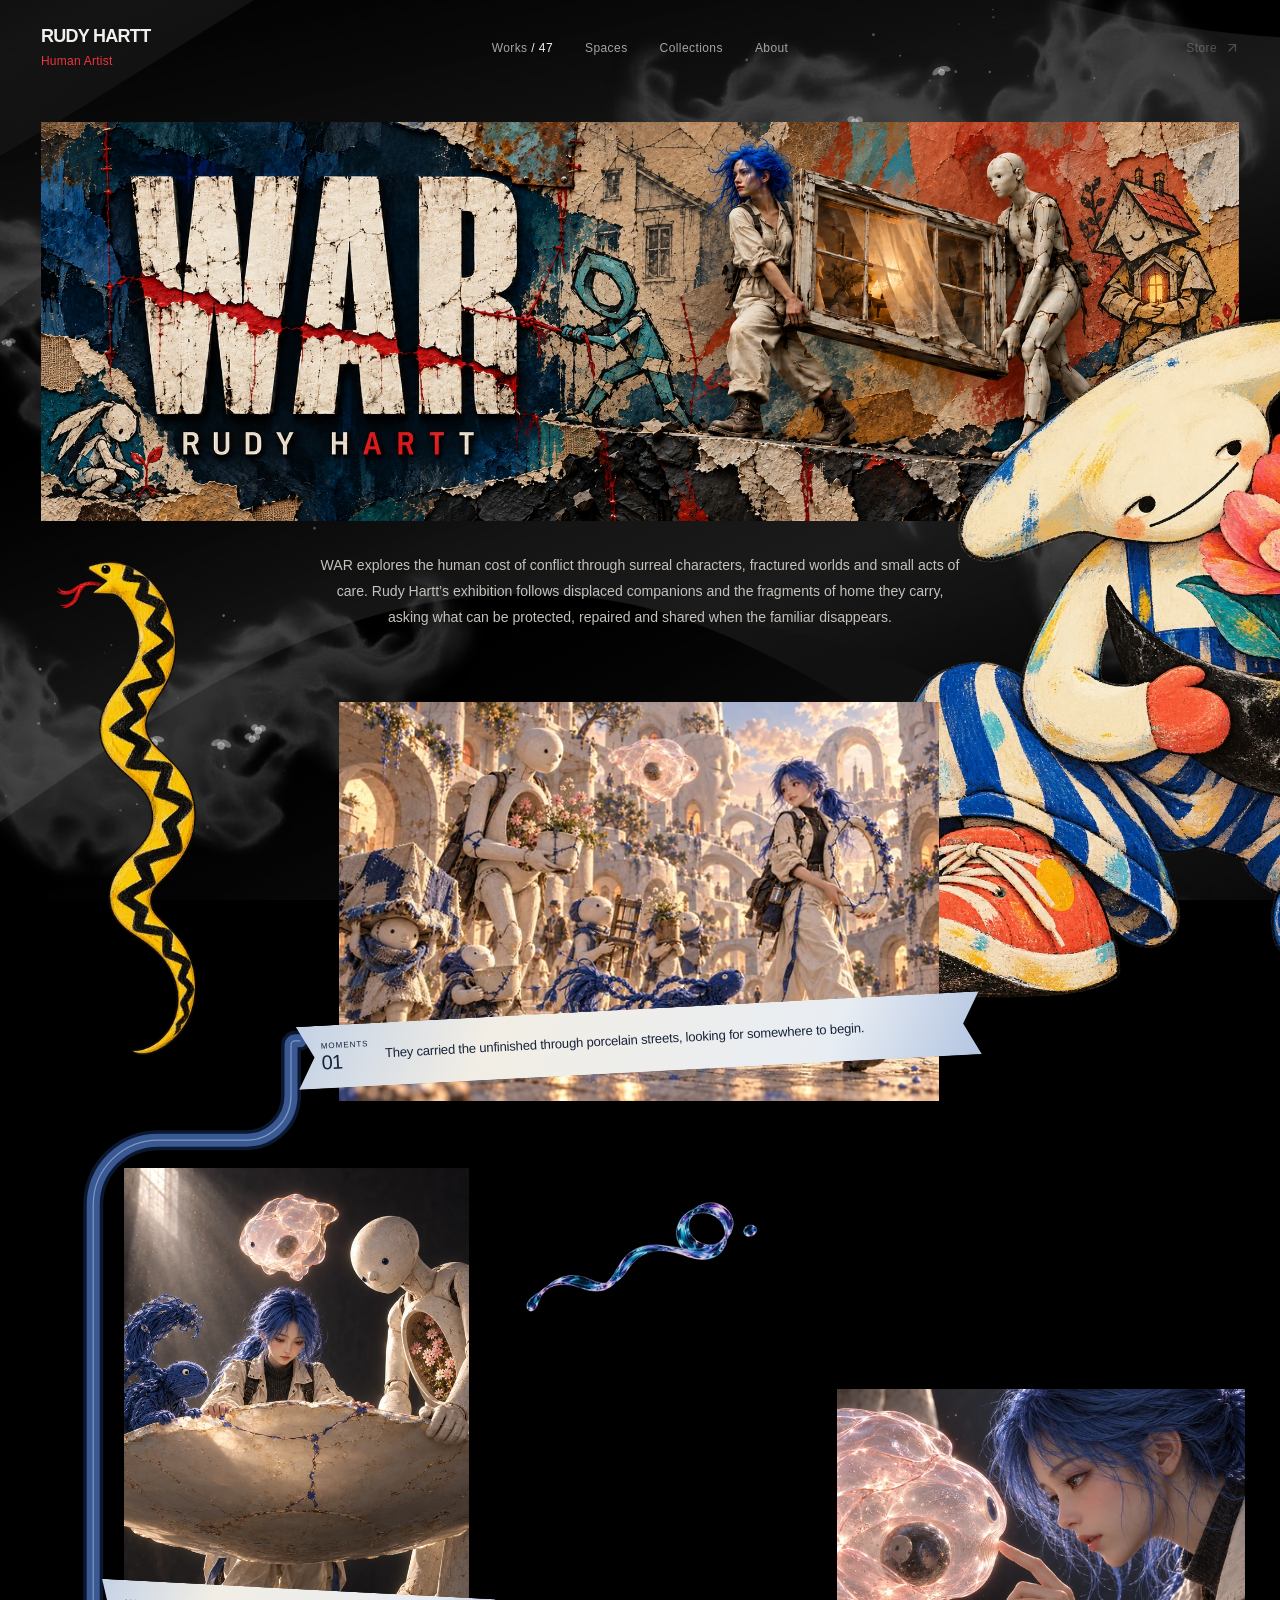
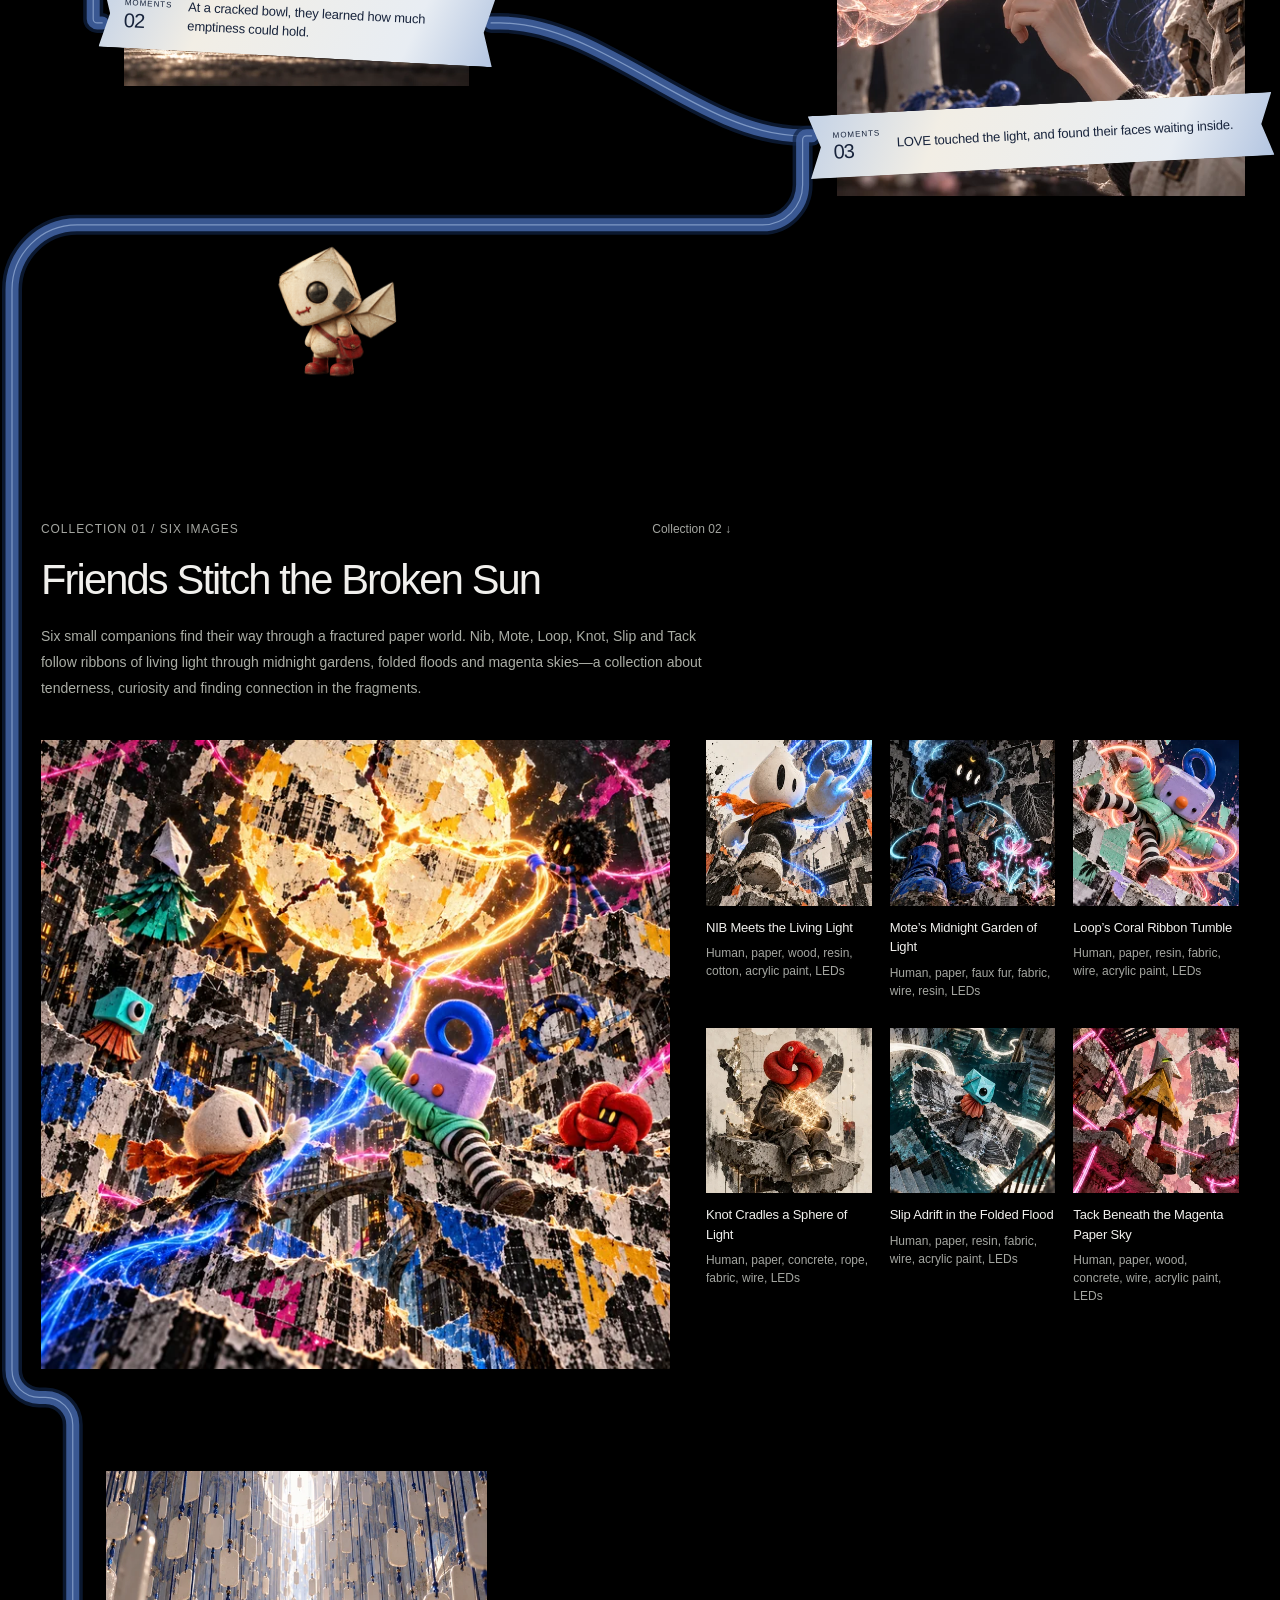
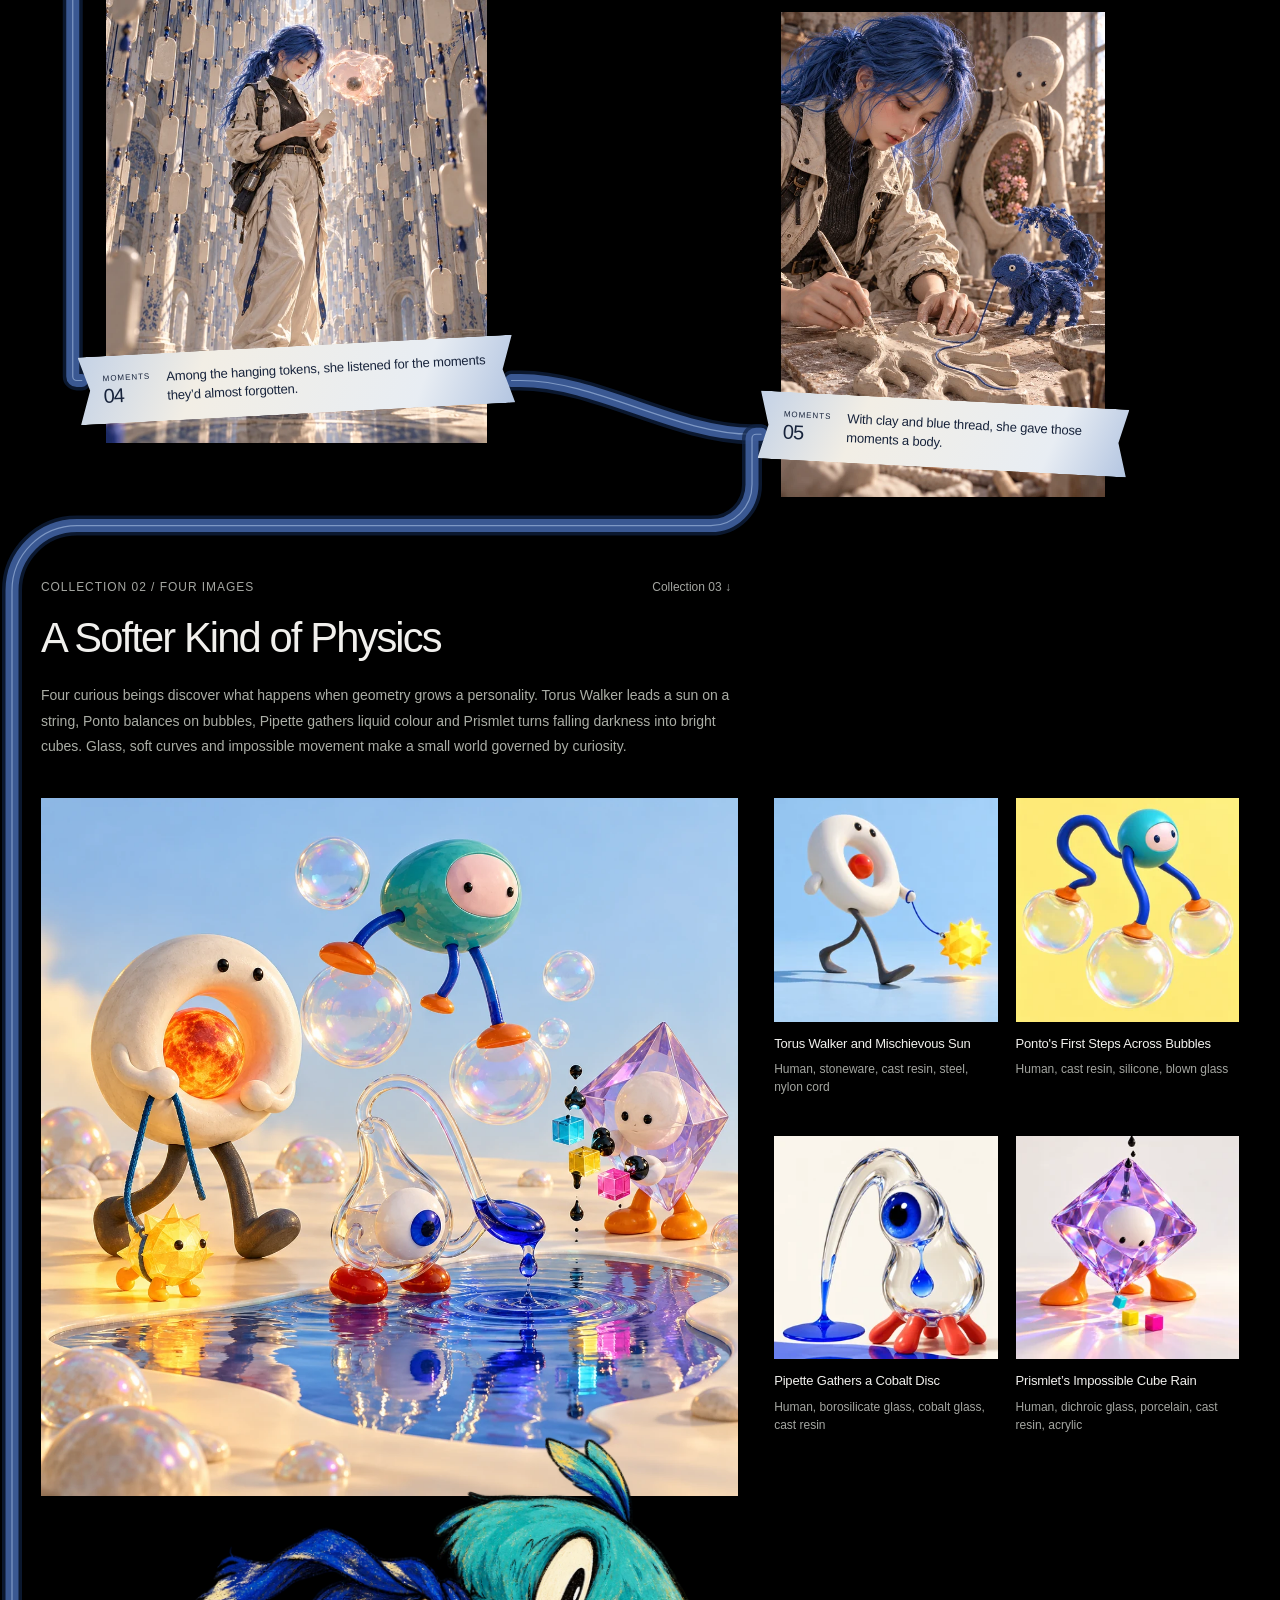
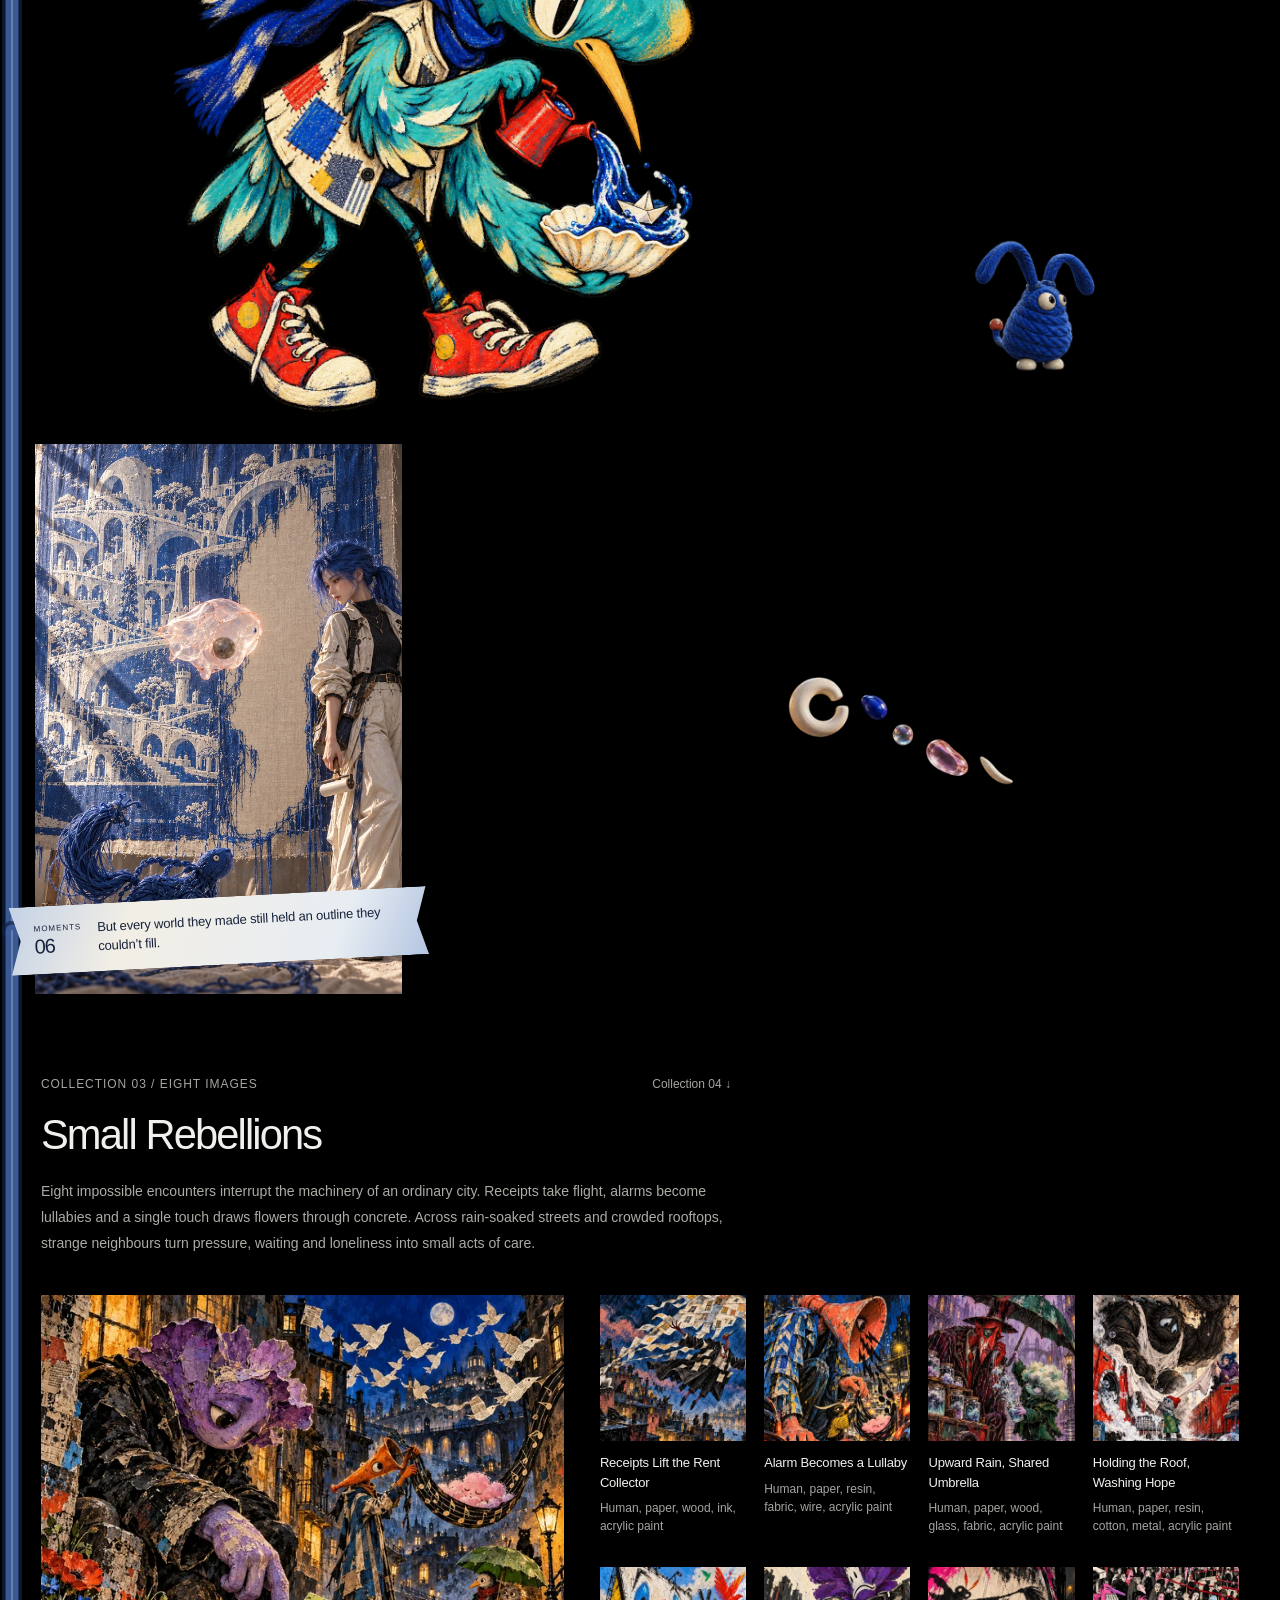
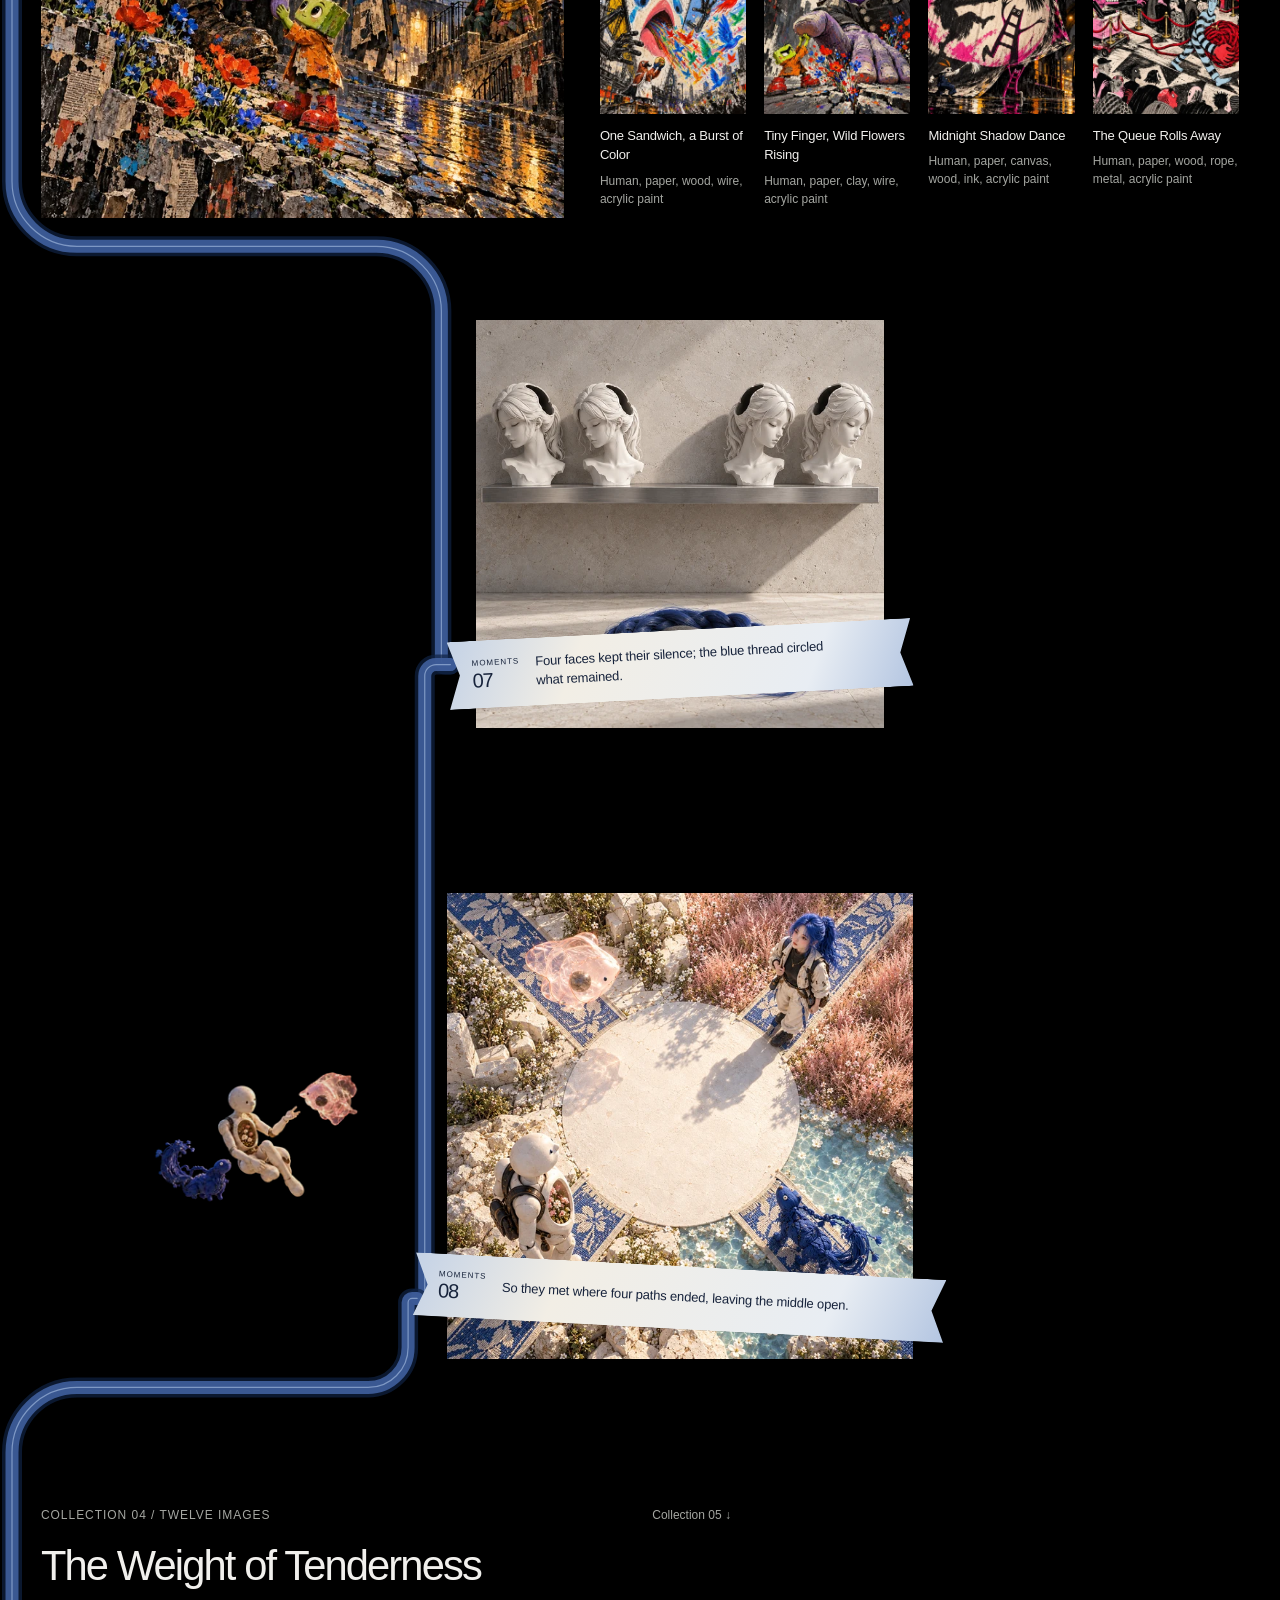
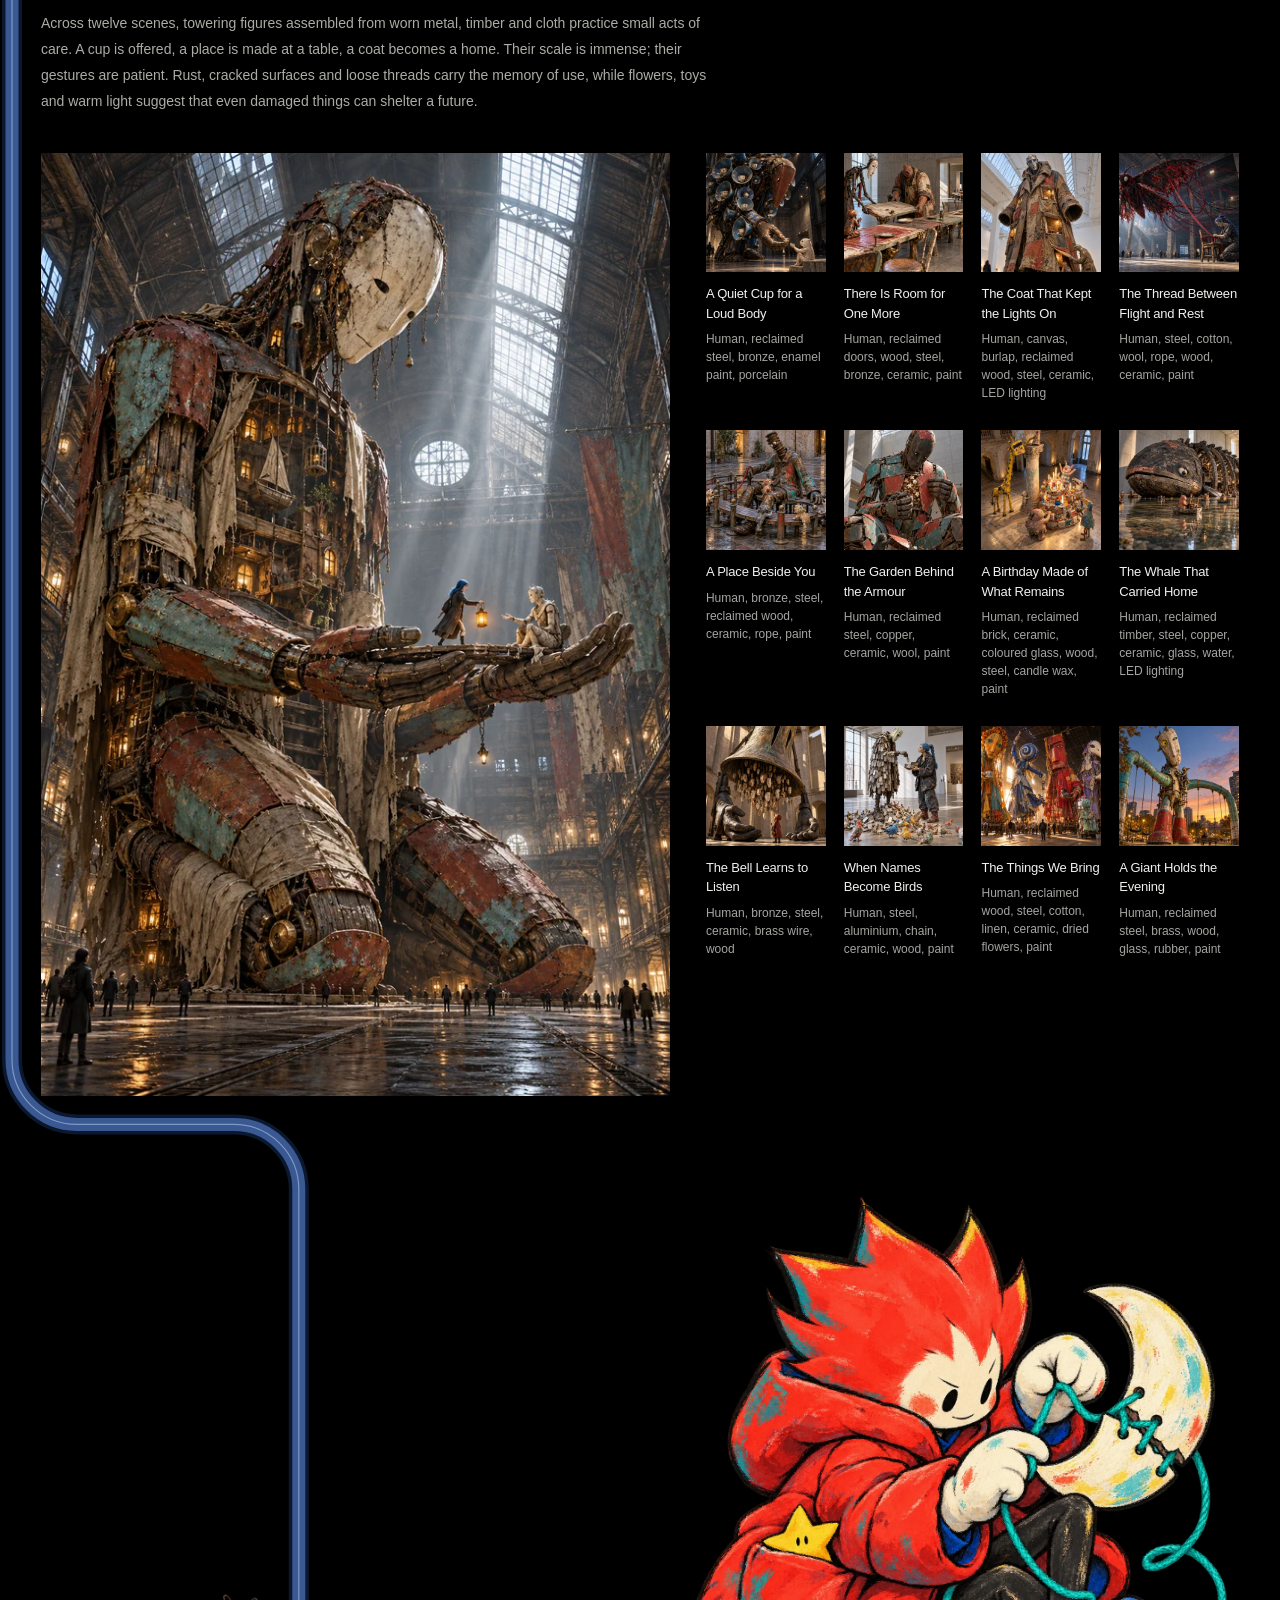
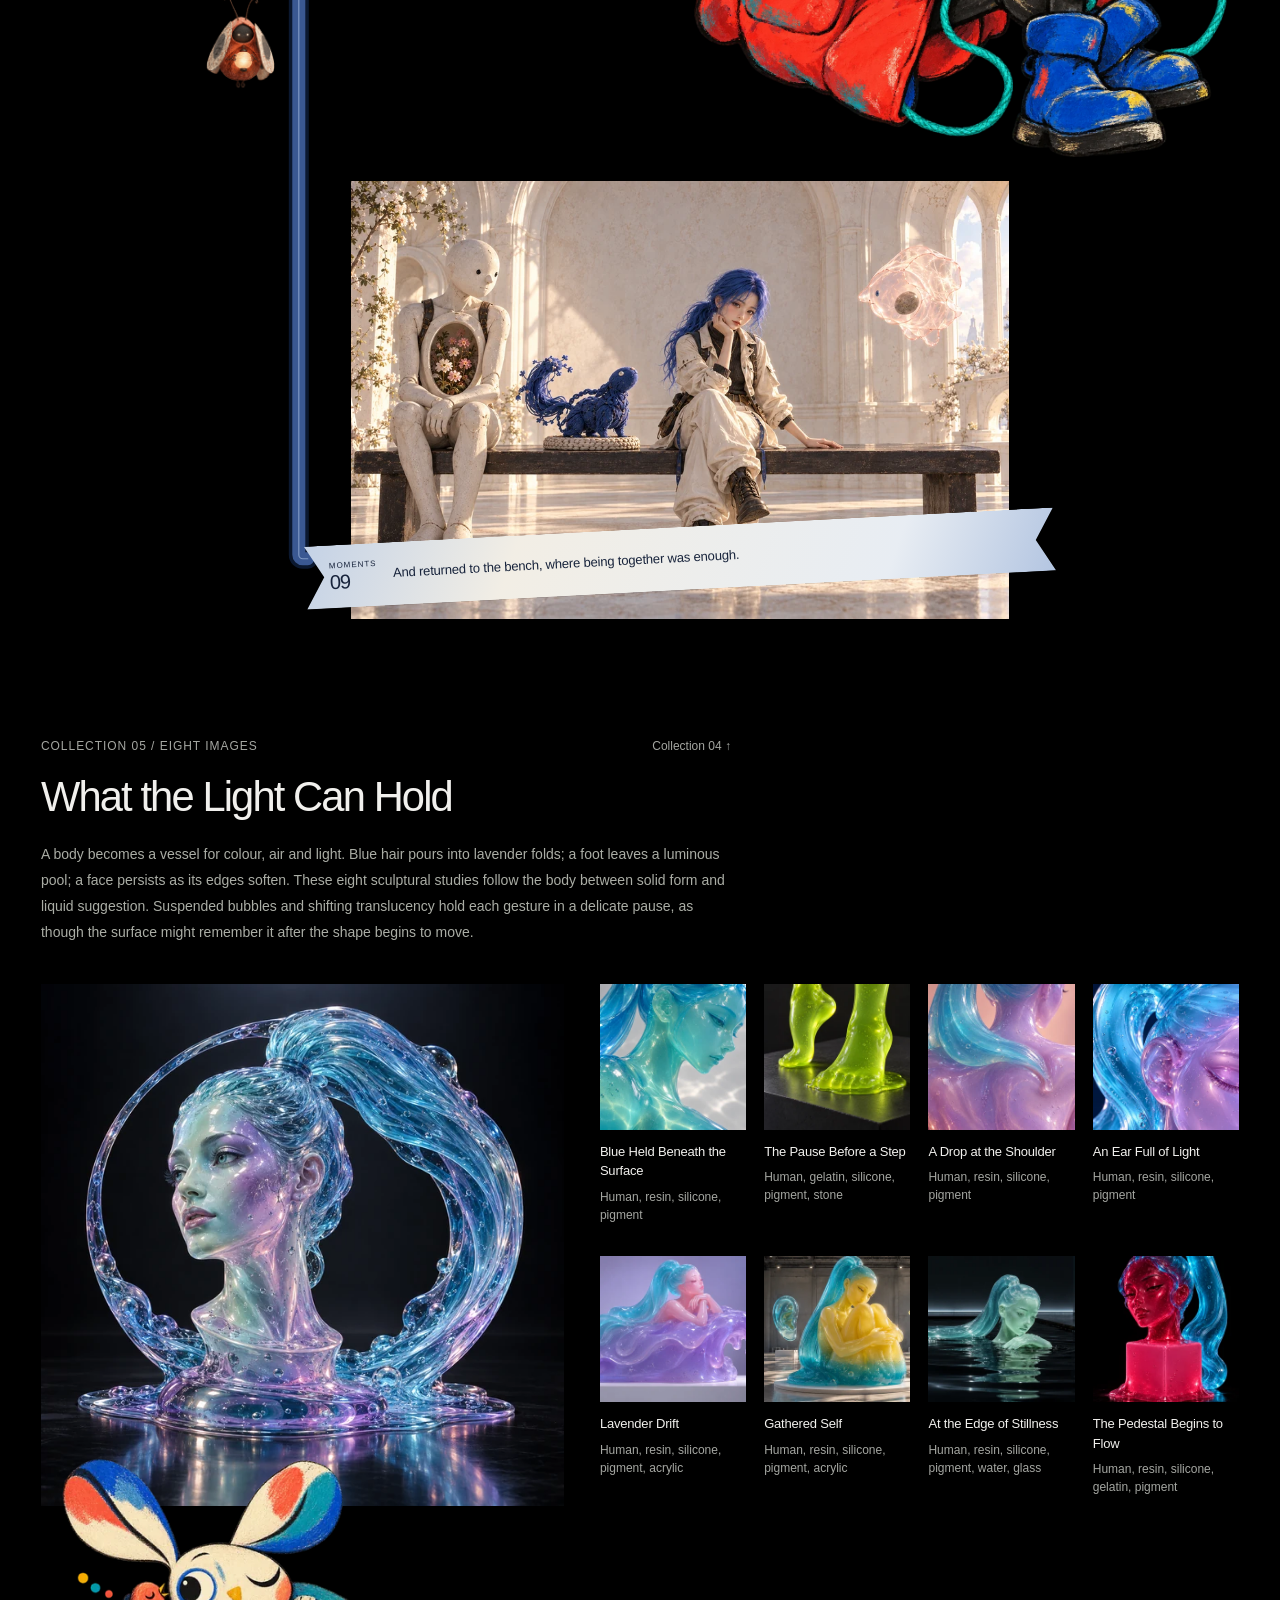
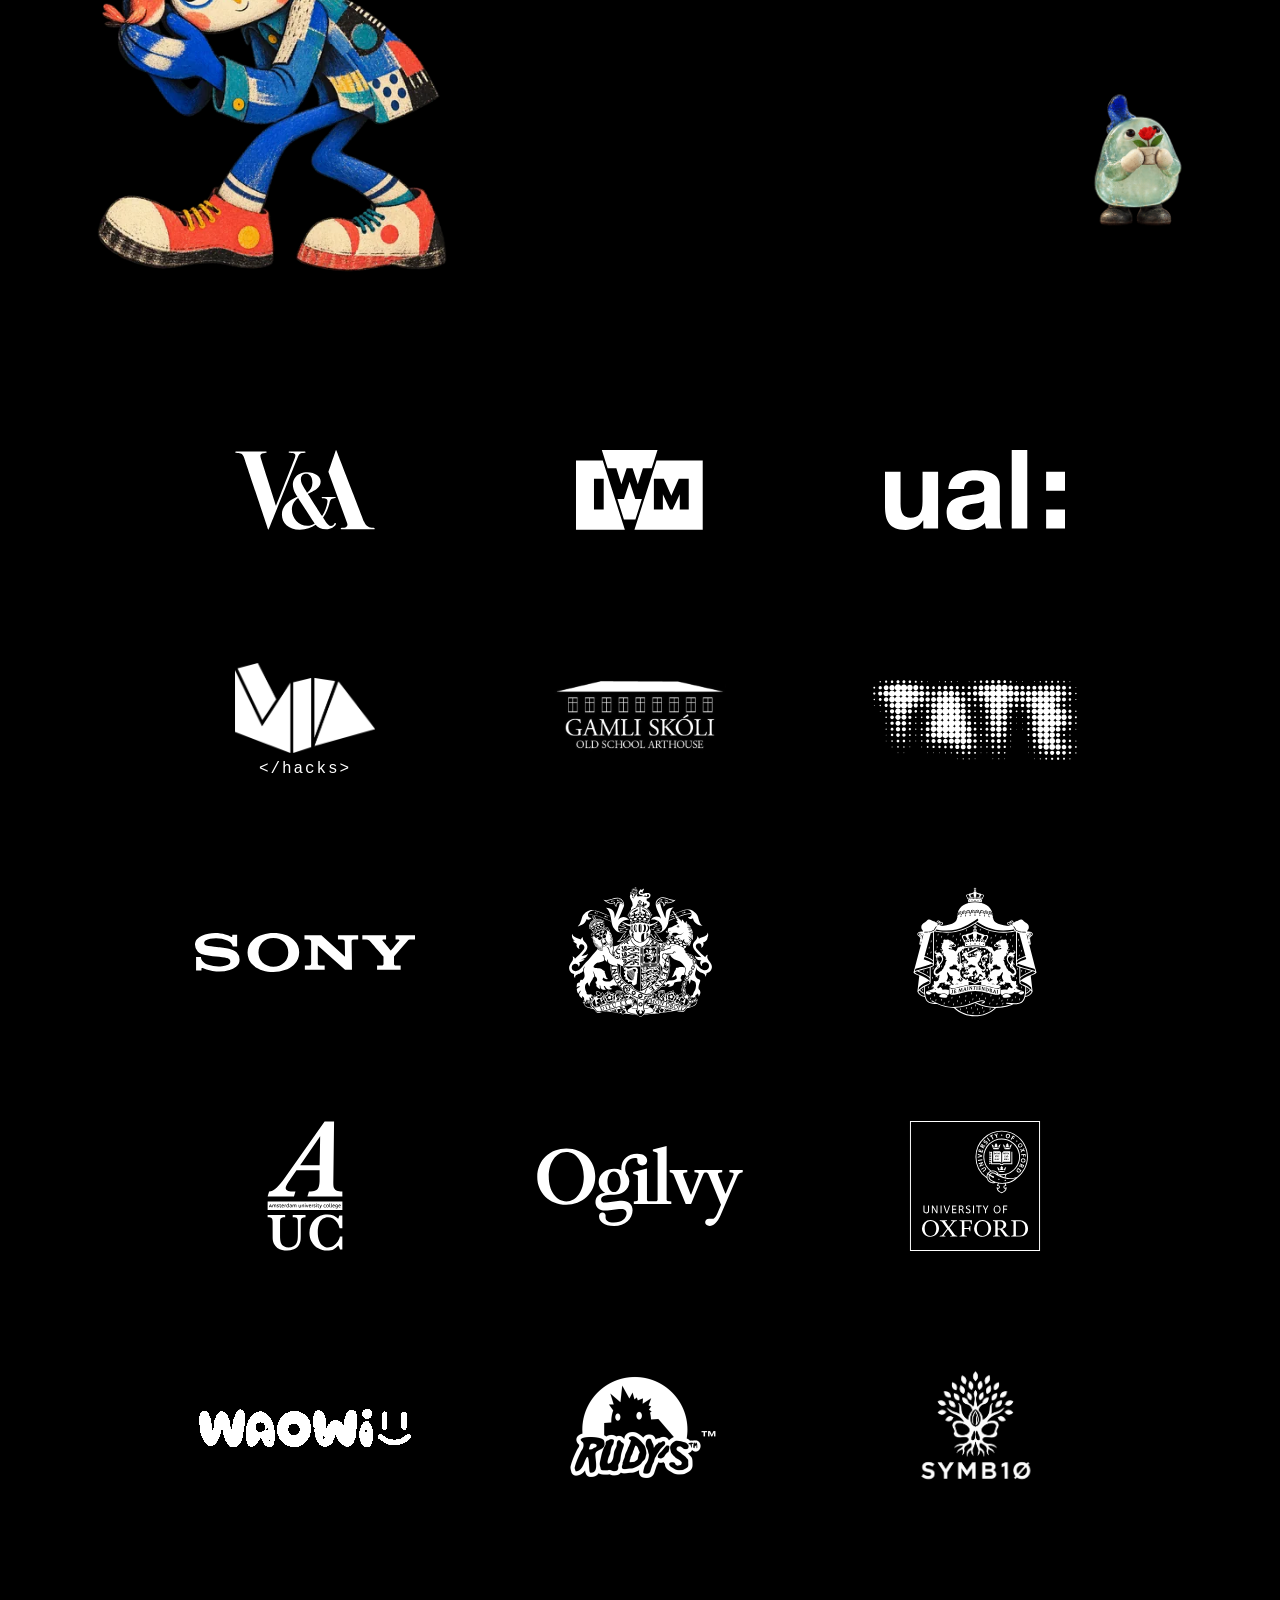
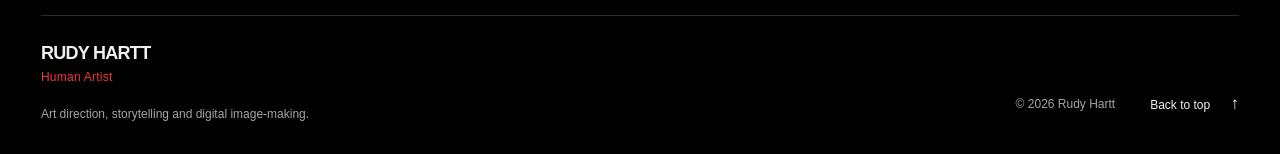
==== commit 14fb6f25: "Add yellow zigzag snake illustration beneath the WAR banner" ====
--- a/index.html
+++ b/index.html
@@ -25,7 +25,7 @@
   <link rel="icon" href="favicon-32.png?v=75755c4f5b93" type="image/png" sizes="32x32">
   <link rel="icon" href="favicon.svg?v=8624570a2a33" type="image/svg+xml" sizes="any">
   <link rel="apple-touch-icon" href="apple-touch-icon.png?v=a8af574fef03" sizes="180x180">
-  <link rel="stylesheet" href="styles.css?v=973b4aead871">
+  <link rel="stylesheet" href="styles.css?v=bd3c3381f109">
   <script defer src="artworks-data.js?v=f9689c2109c7"></script>
   <script defer src="app.js?v=4ed80b6540d2"></script>
   <script defer src="fireflies.js?v=29b0494fe733"></script>
@@ -45,6 +45,7 @@
       <div class="war-banner-art">
         <img class="war-banner-image" draggable="false" src="assets/war-exhibition-mural.webp" srcset="assets/war-exhibition-mural-1086.webp 1086w, assets/war-exhibition-mural.webp 2172w" sizes="(min-width: 1616px) 1512px, (max-width: 625px) calc(100vw - 40px), 93.6vw" width="2172" height="724" alt="WAR — RUDY HARTT. LOVE and a porcelain companion carry a glowing window through a blue and terracotta collage mural, with illustrated characters repairing a seam, carrying a home and protecting a sprout." loading="eager" decoding="async" fetchpriority="high">
         <img class="character-illustration war-hero-character" aria-hidden="true" draggable="false" src="assets/illustrated-giant-04.webp" srcset="assets/illustrated-giant-04-480.webp 480w, assets/illustrated-giant-04.webp 1254w" sizes="(max-width: 699px) 88vw, (min-width: 1440px) 800px, 56vw" width="1254" height="1254" alt="" loading="eager" decoding="async">
+        <img class="war-snake-illustration" aria-hidden="true" draggable="false" src="assets/illustrated-snake-yellow.webp" srcset="assets/illustrated-snake-yellow-240.webp 240w, assets/illustrated-snake-yellow.webp 724w" sizes="(max-width: 473px) 38vw, (max-width: 699px) 180px, (max-width: 1099px) 190px, (min-width: 1700px) 227px, 13.333vw" width="724" height="2172" alt="" loading="eager" decoding="async">
       </div>
       <p class="war-intro">WAR explores the human cost of conflict through surreal characters, fractured worlds and small acts of care. Rudy Hartt’s exhibition follows displaced companions and the fragments of home they carry, asking what can be protected, repaired and shared when the familiar disappears.</p>
     </section>
--- a/styles.css
+++ b/styles.css
@@ -223,6 +223,7 @@
 .war-banner-art>.war-hero-character{position:absolute;z-index:1;top:45%;left:68%;width:clamp(440px,56vw,800px);max-width:none;margin:0}
 .moments-canvas{overflow-x:clip}
 .gallery-opening .work[data-order="1"]{z-index:4}
+.war-snake-illustration{position:absolute;z-index:1;top:calc(100% + clamp(24px,2.4vw,36px));left:0;display:block;width:min(20%,280px);height:clamp(420px,40vw,680px);object-fit:contain;object-position:top left;pointer-events:none;user-select:none;-webkit-user-drag:none;-webkit-touch-callout:none}
 
 /* A concise exhibition introduction sits beneath the WAR banner. */
 .war-intro{max-width:760px;margin:clamp(20px,2.4vw,36px) auto 0;font-size:clamp(14px,1.1vw,16px);line-height:1.85;color:#c5c1bb;text-align:center;text-wrap:pretty}
@@ -263,10 +264,12 @@
  .war-banner-art{display:grid;grid-template-columns:minmax(0,1fr);aspect-ratio:auto}
  .war-banner-image{grid-area:1 / 1}
  .war-banner-art>.war-hero-character{position:relative;grid-area:2 / 1;top:auto;left:auto;justify-self:end;width:min(100%,clamp(440px,56vw,800px));max-width:100%;margin-top:-12%}
+ .war-snake-illustration{position:relative;grid-area:2 / 1;top:auto;left:auto;justify-self:start;align-self:center;width:min(24%,190px);height:auto;margin-top:20px}
  .war-intro{max-width:760px}
 }
 @media(max-width:699px){
  .war-banner-art>.war-hero-character{width:min(100%,88vw)}
+ .war-snake-illustration{grid-area:3 / 1;width:min(38vw,180px);margin:18px 0 0 3%}
  .character-interlude-01 .character-companion{grid-row:1;margin-top:0}
 }
 @media(min-width:1200px){.character-interlude-02{z-index:3;padding-top:0;margin-top:calc(-1 * (clamp(85px,8vw,130px) + clamp(52px,5vw,78px)))}}
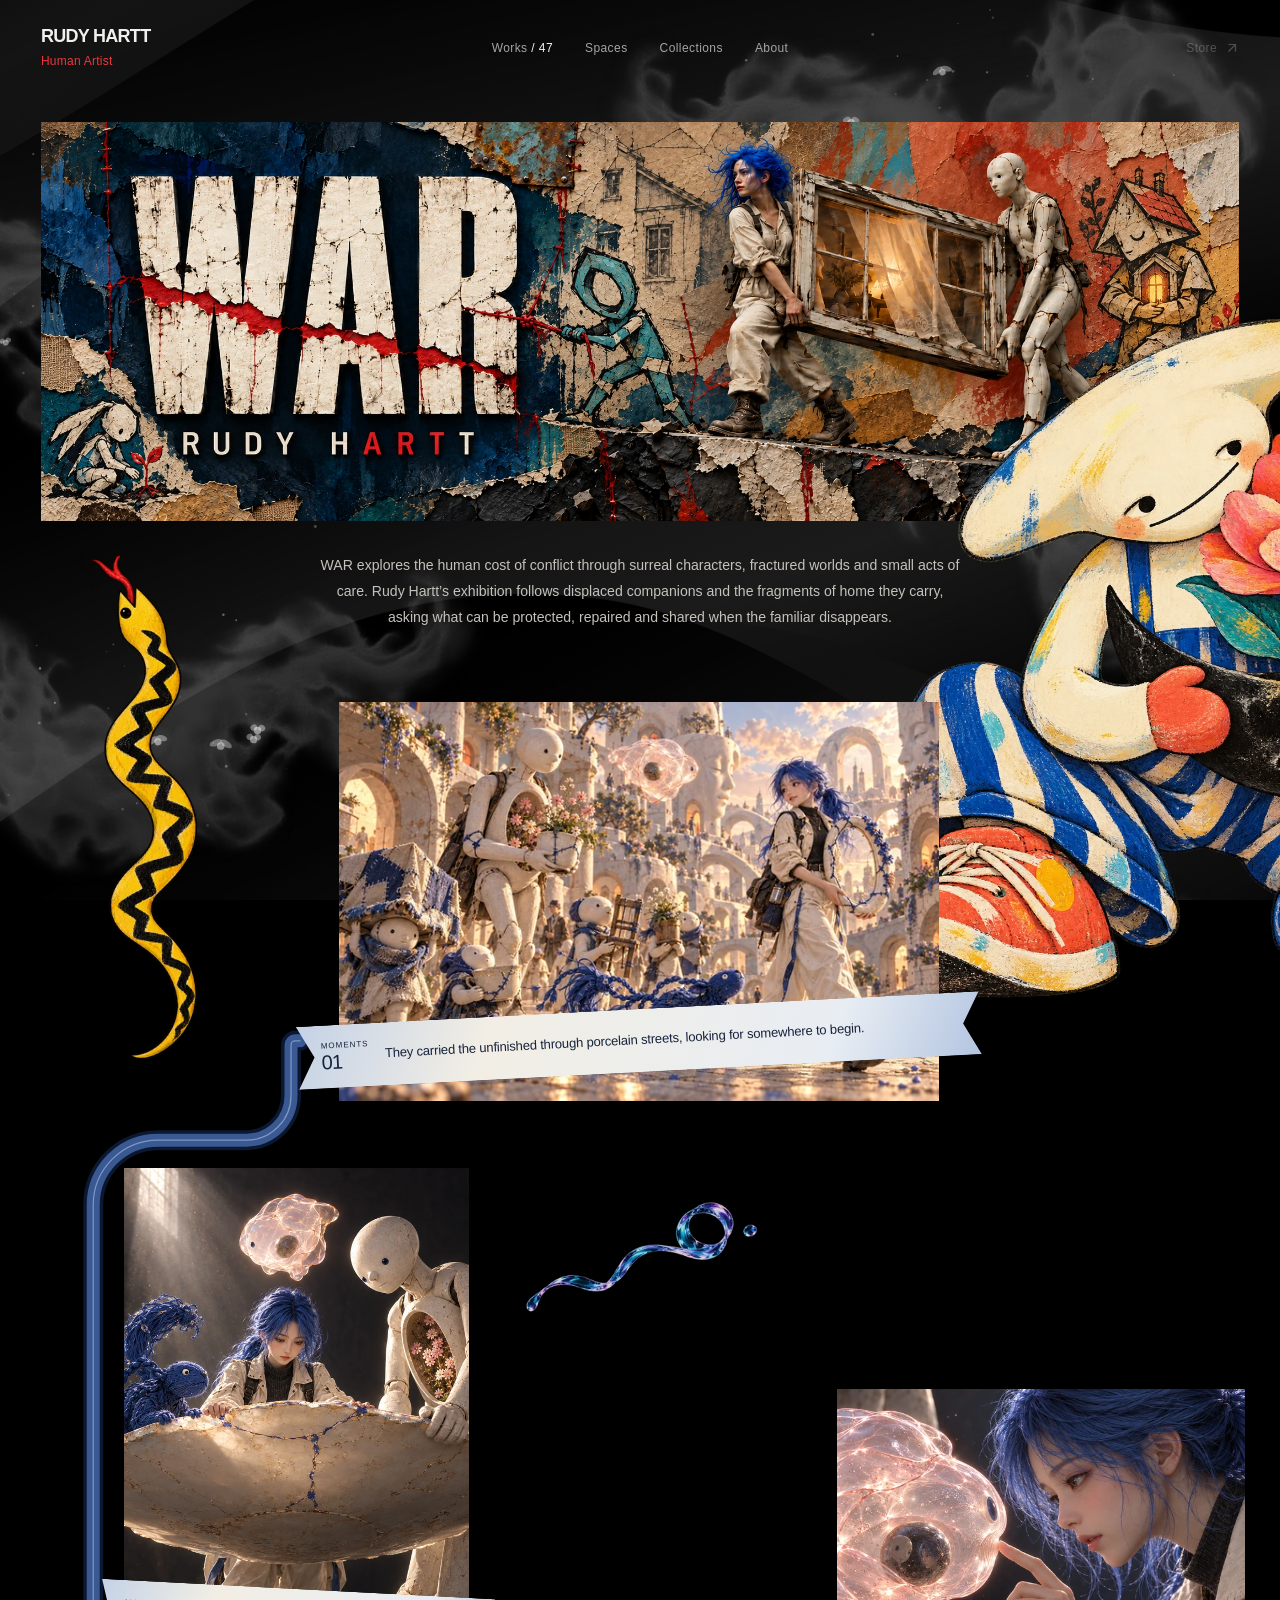
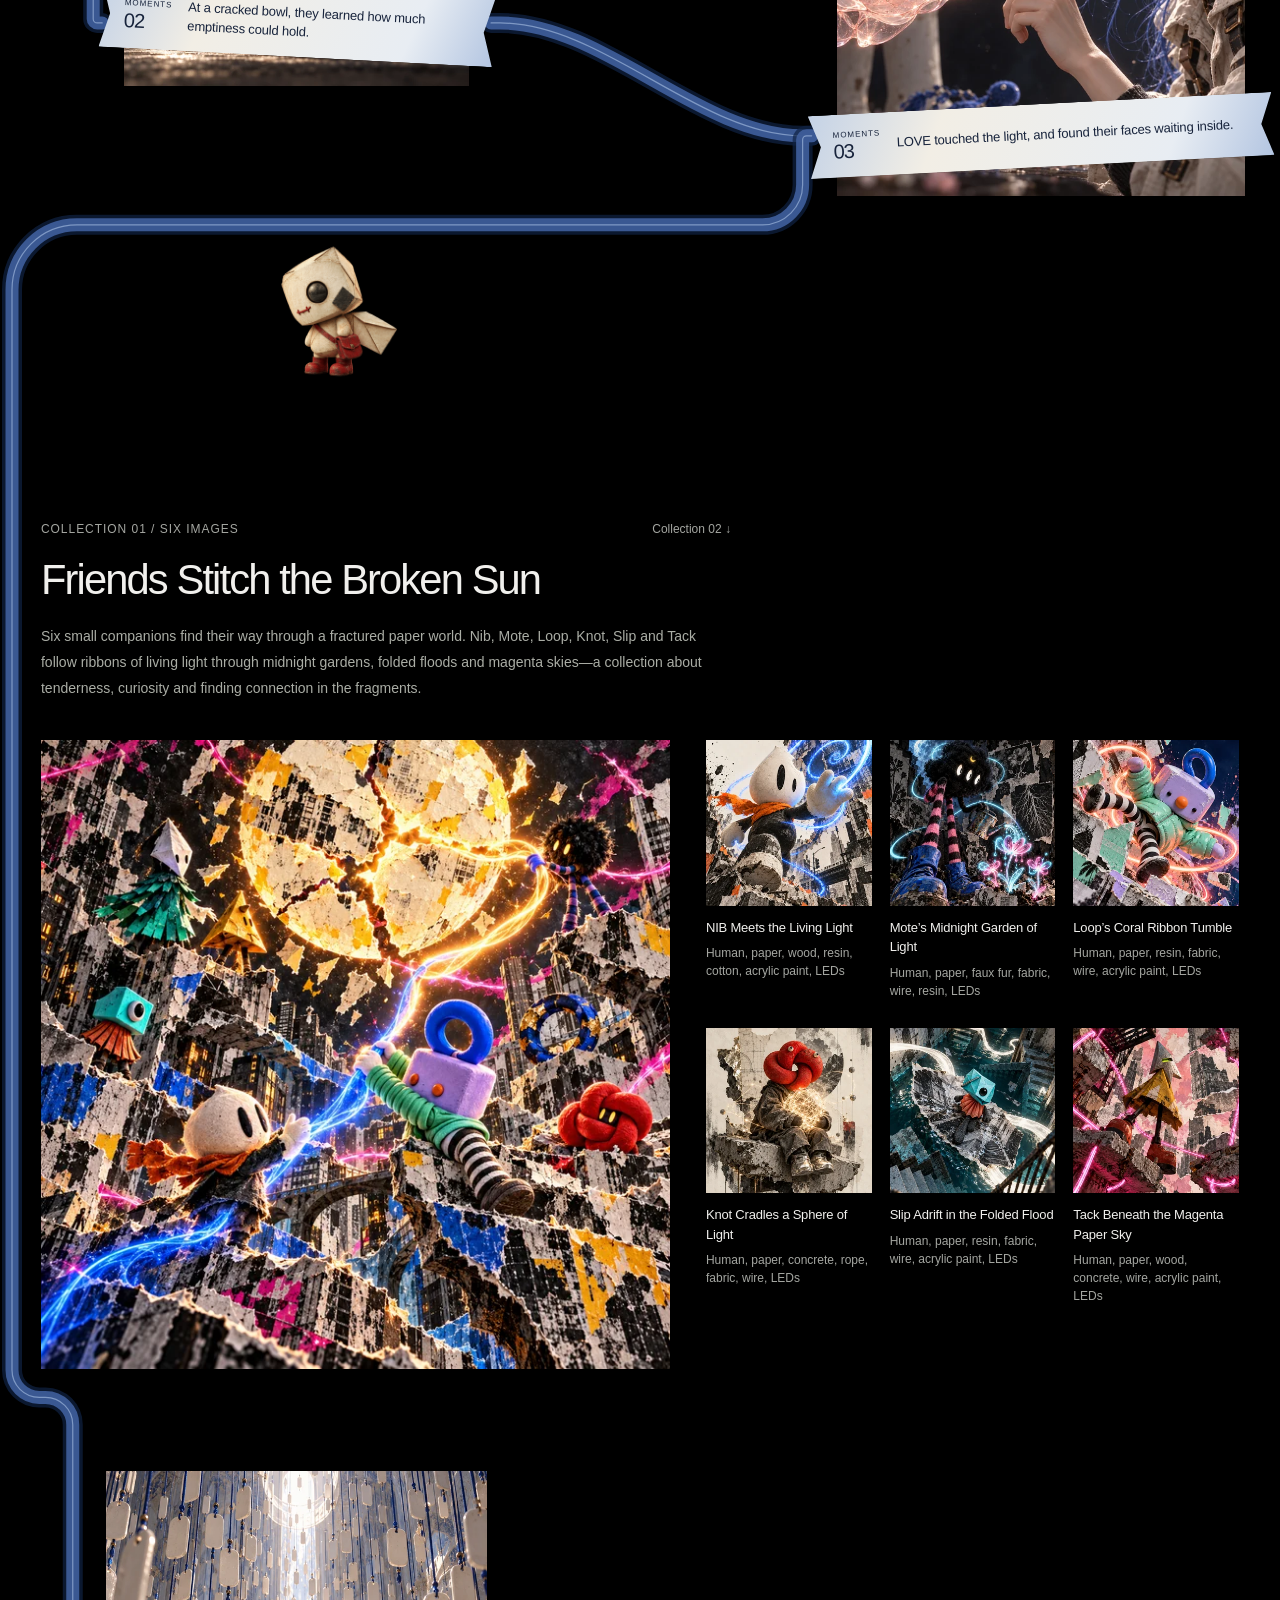
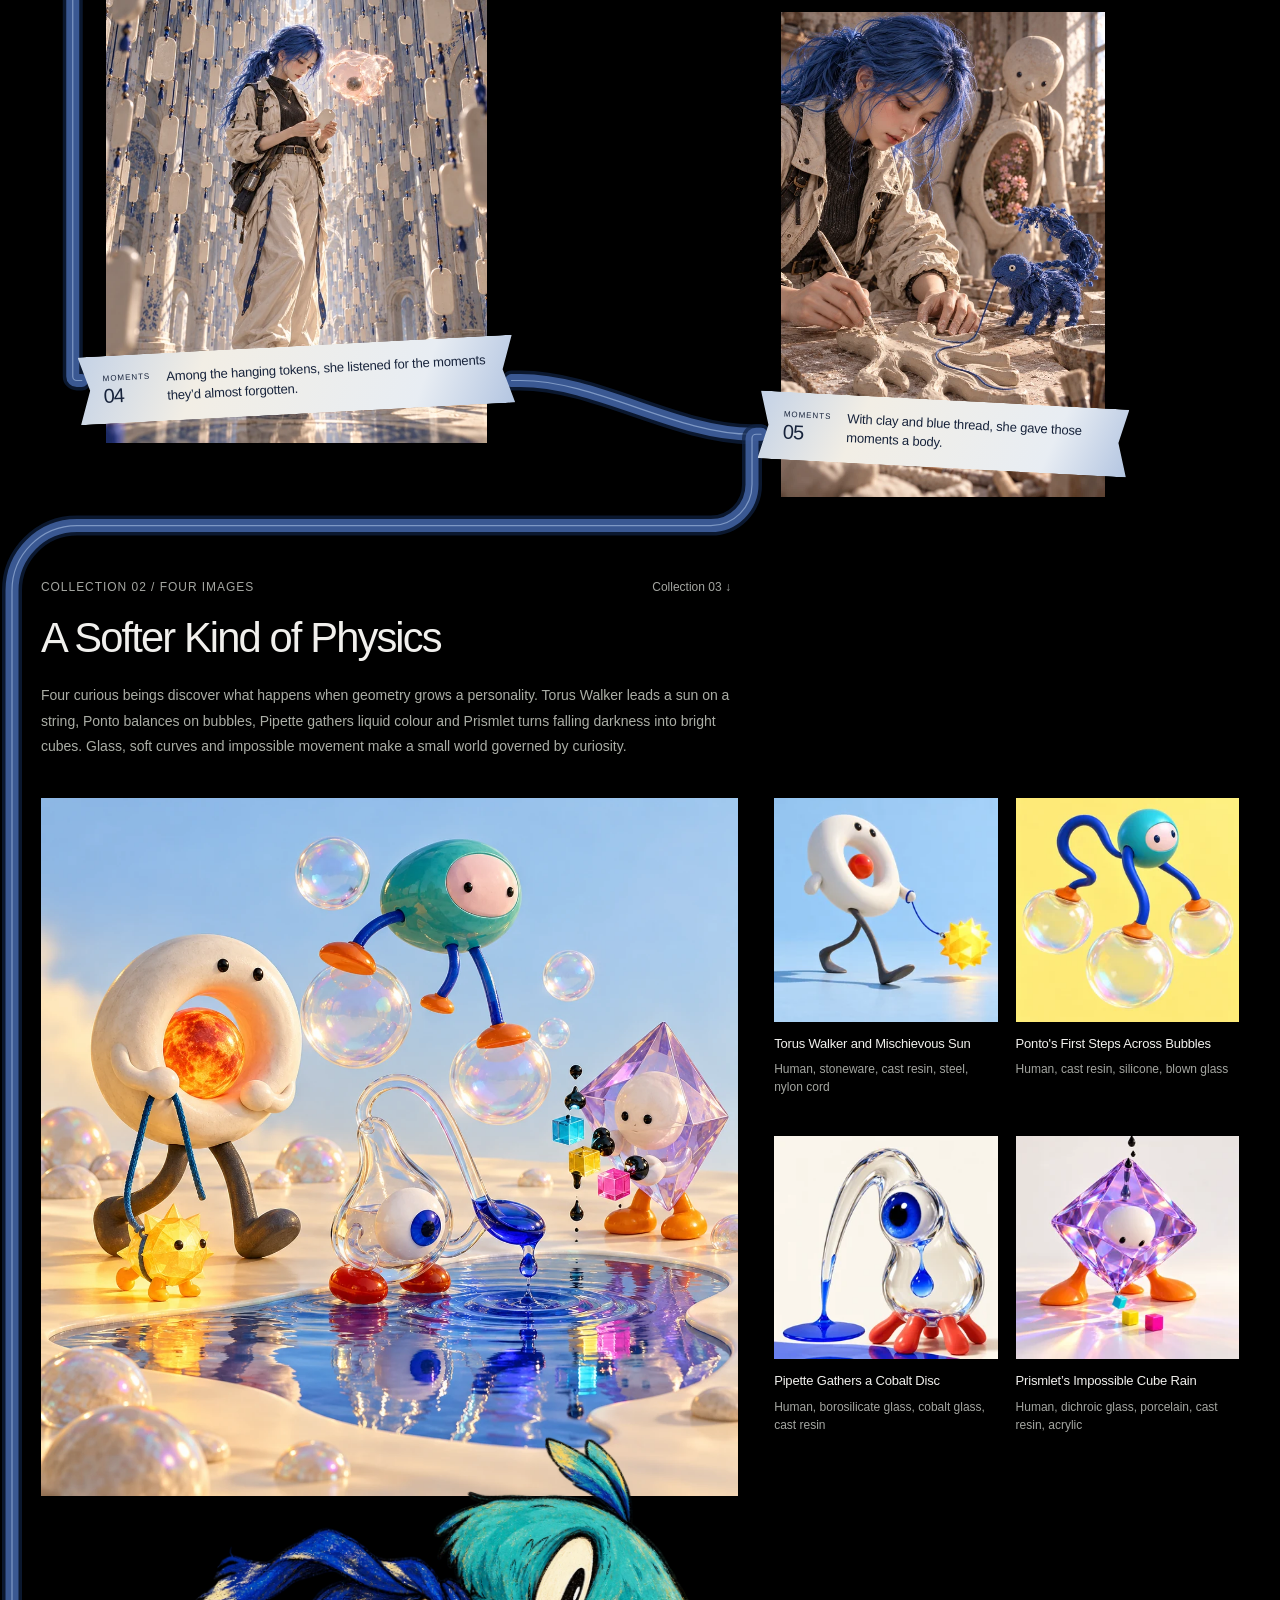
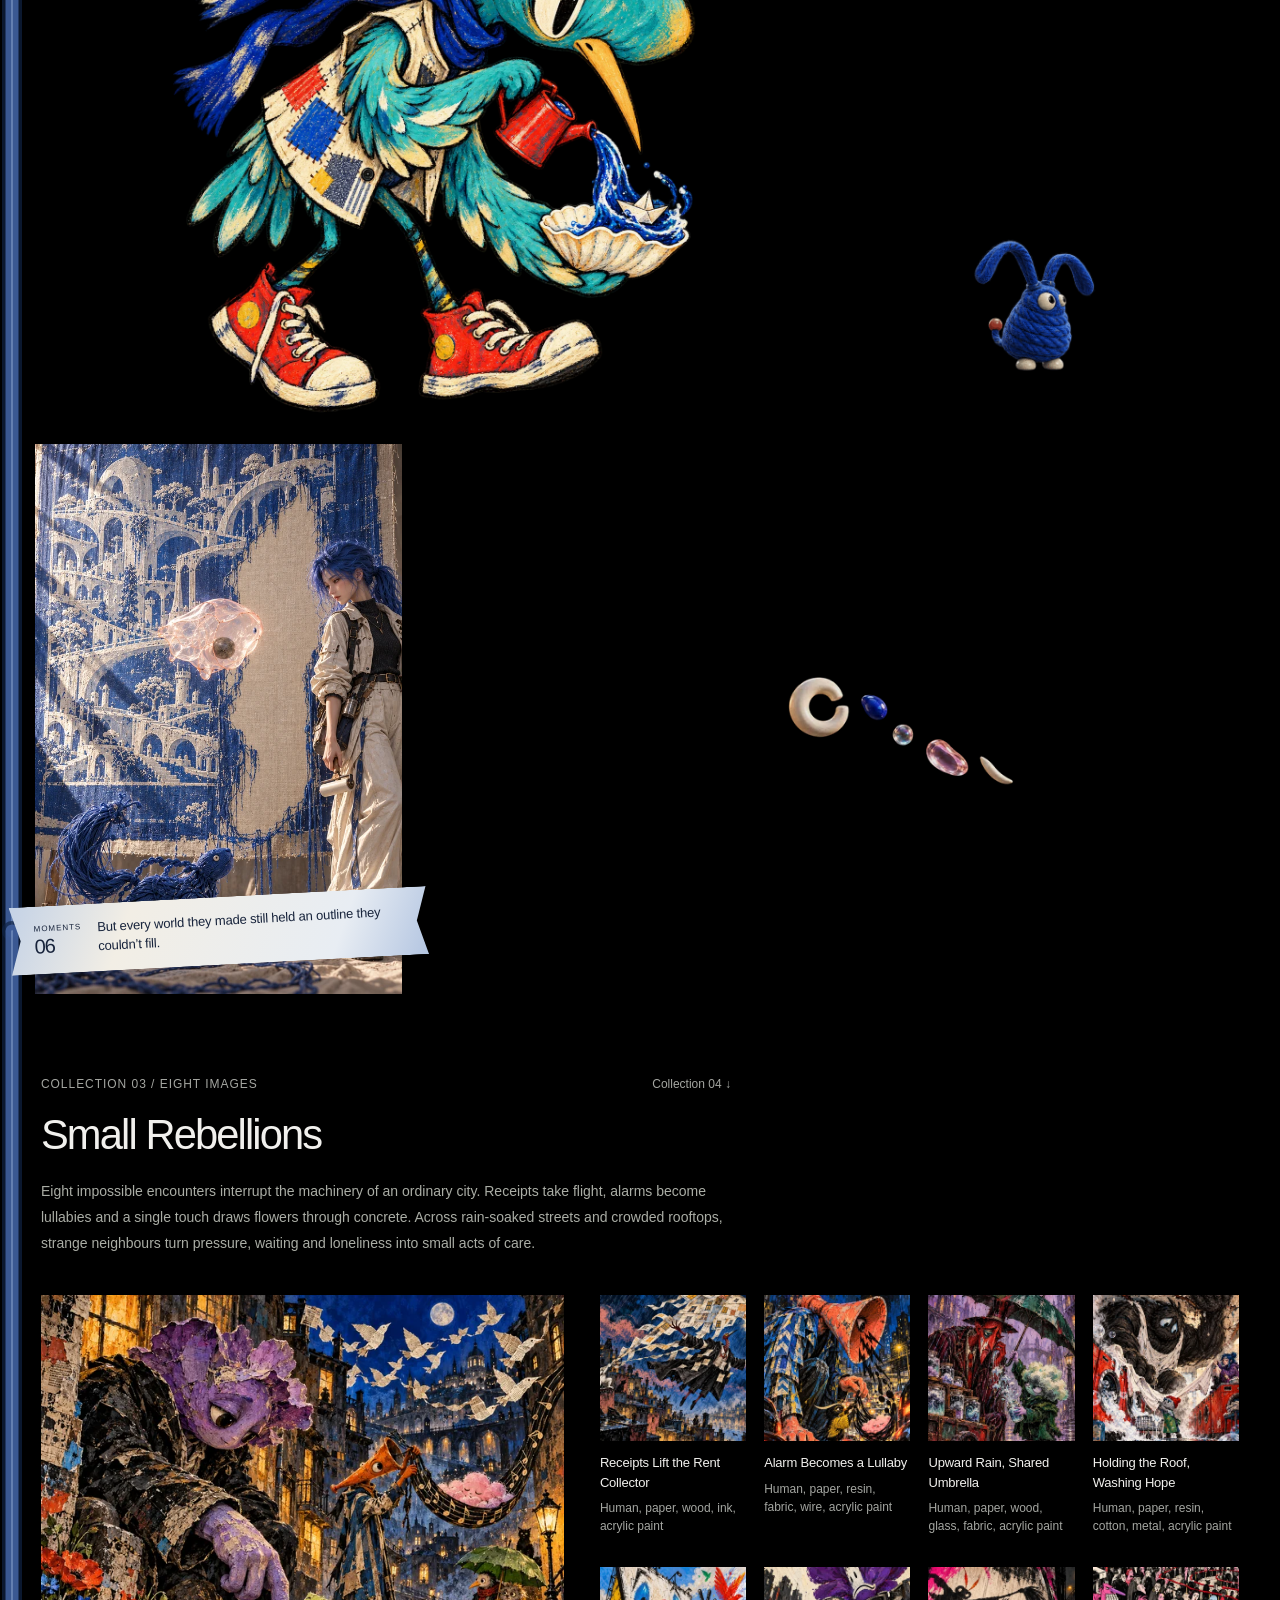
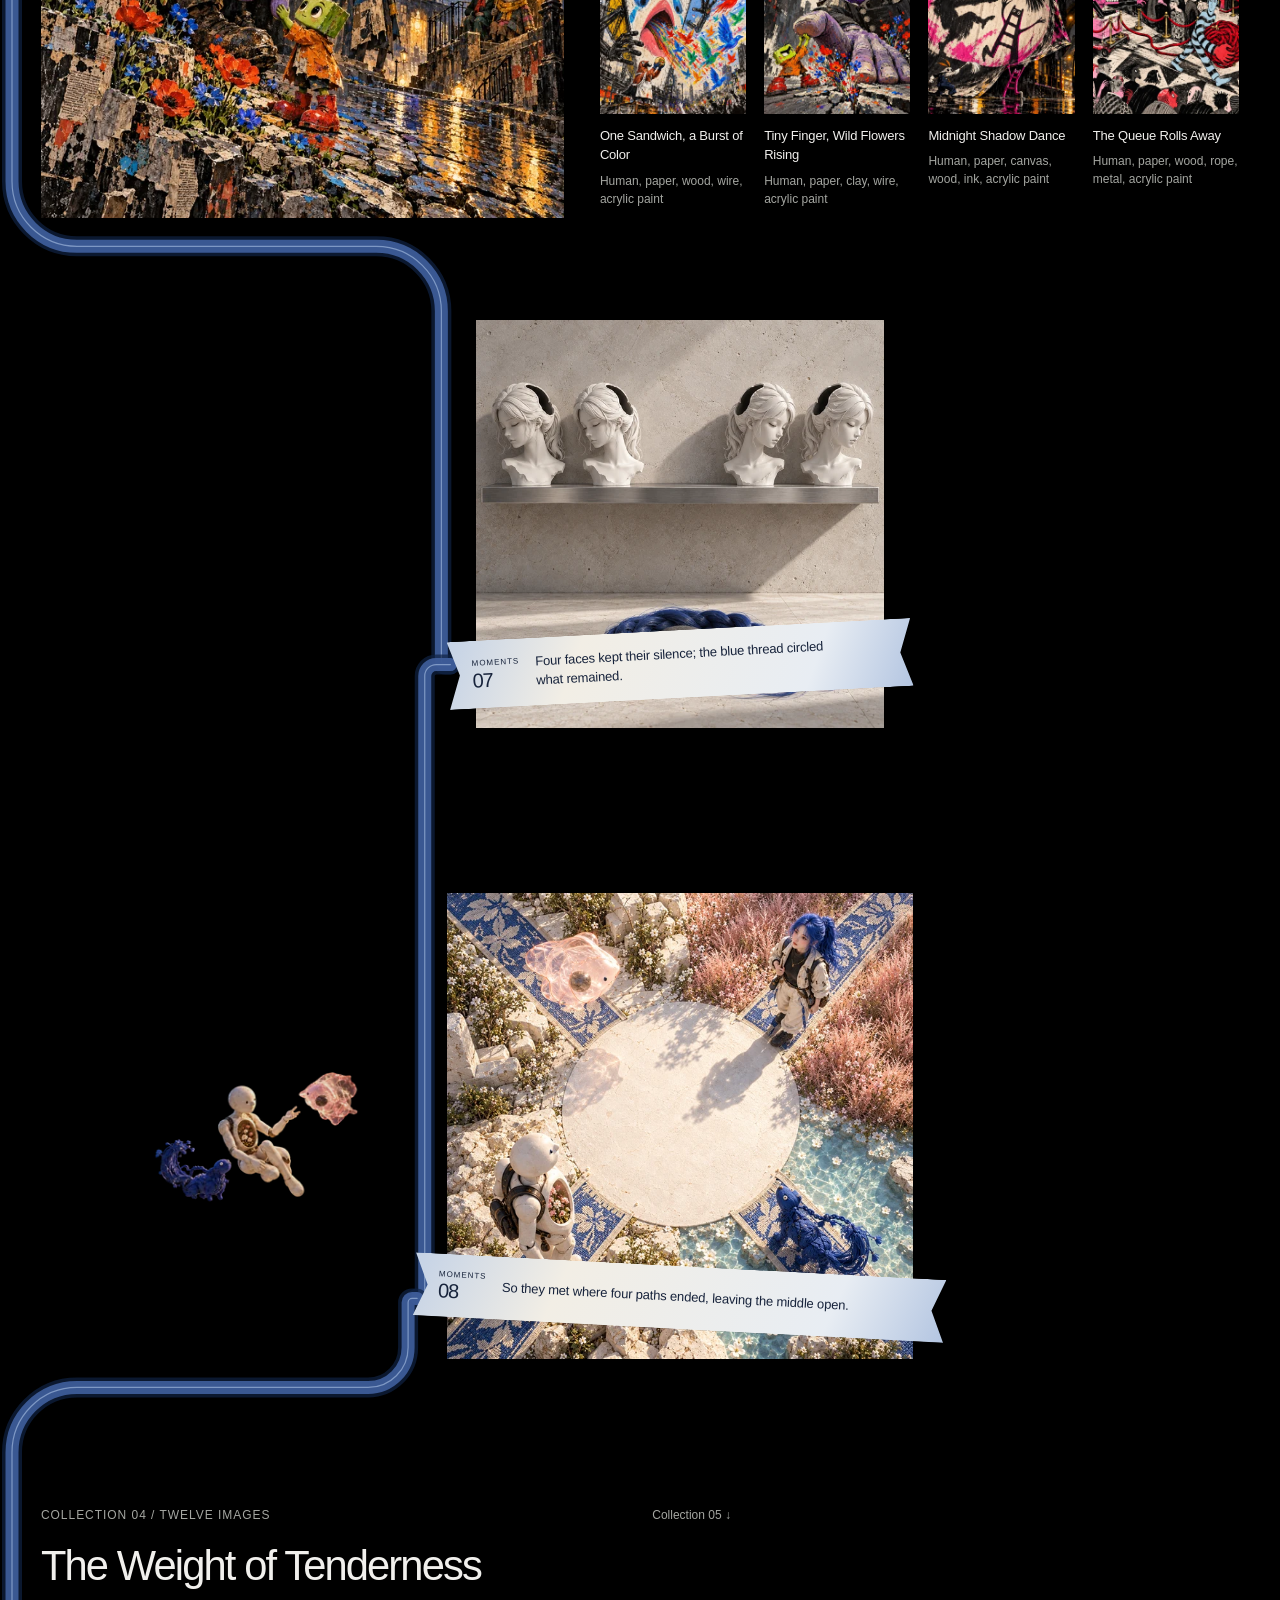
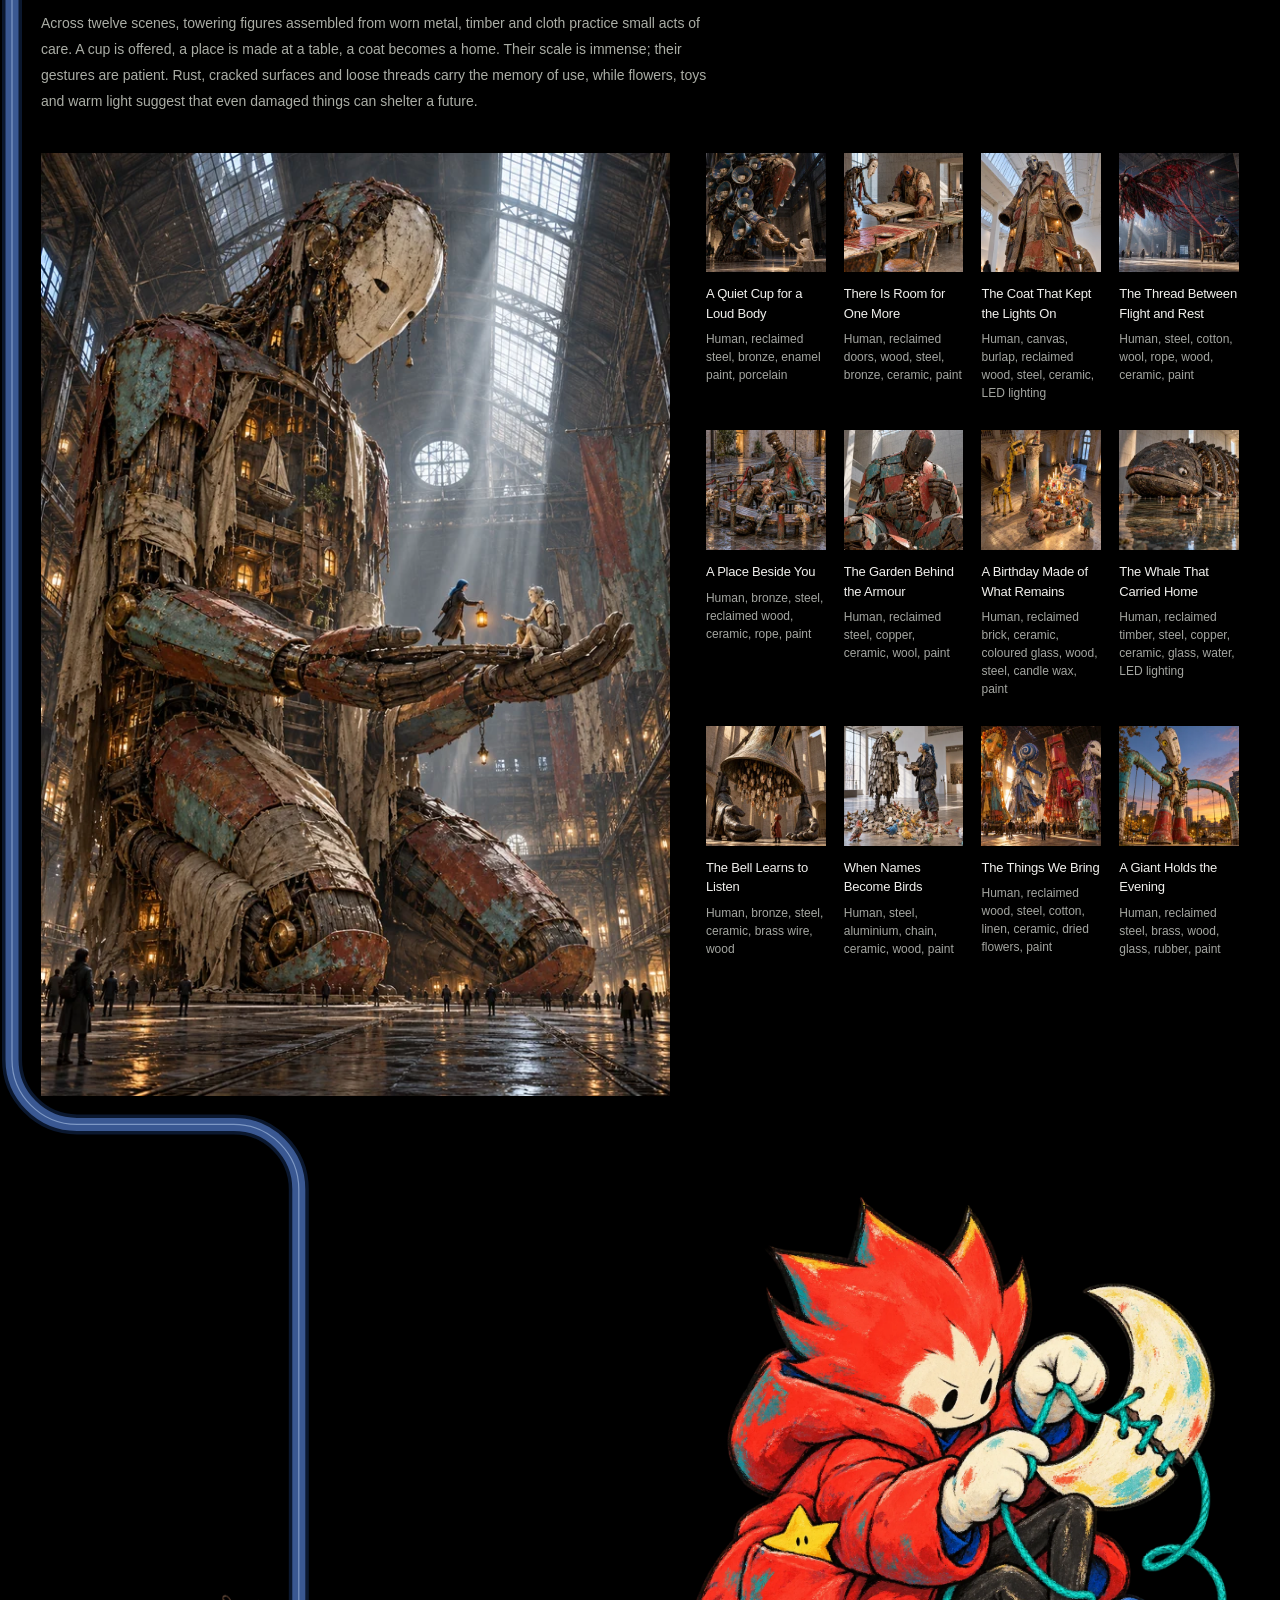
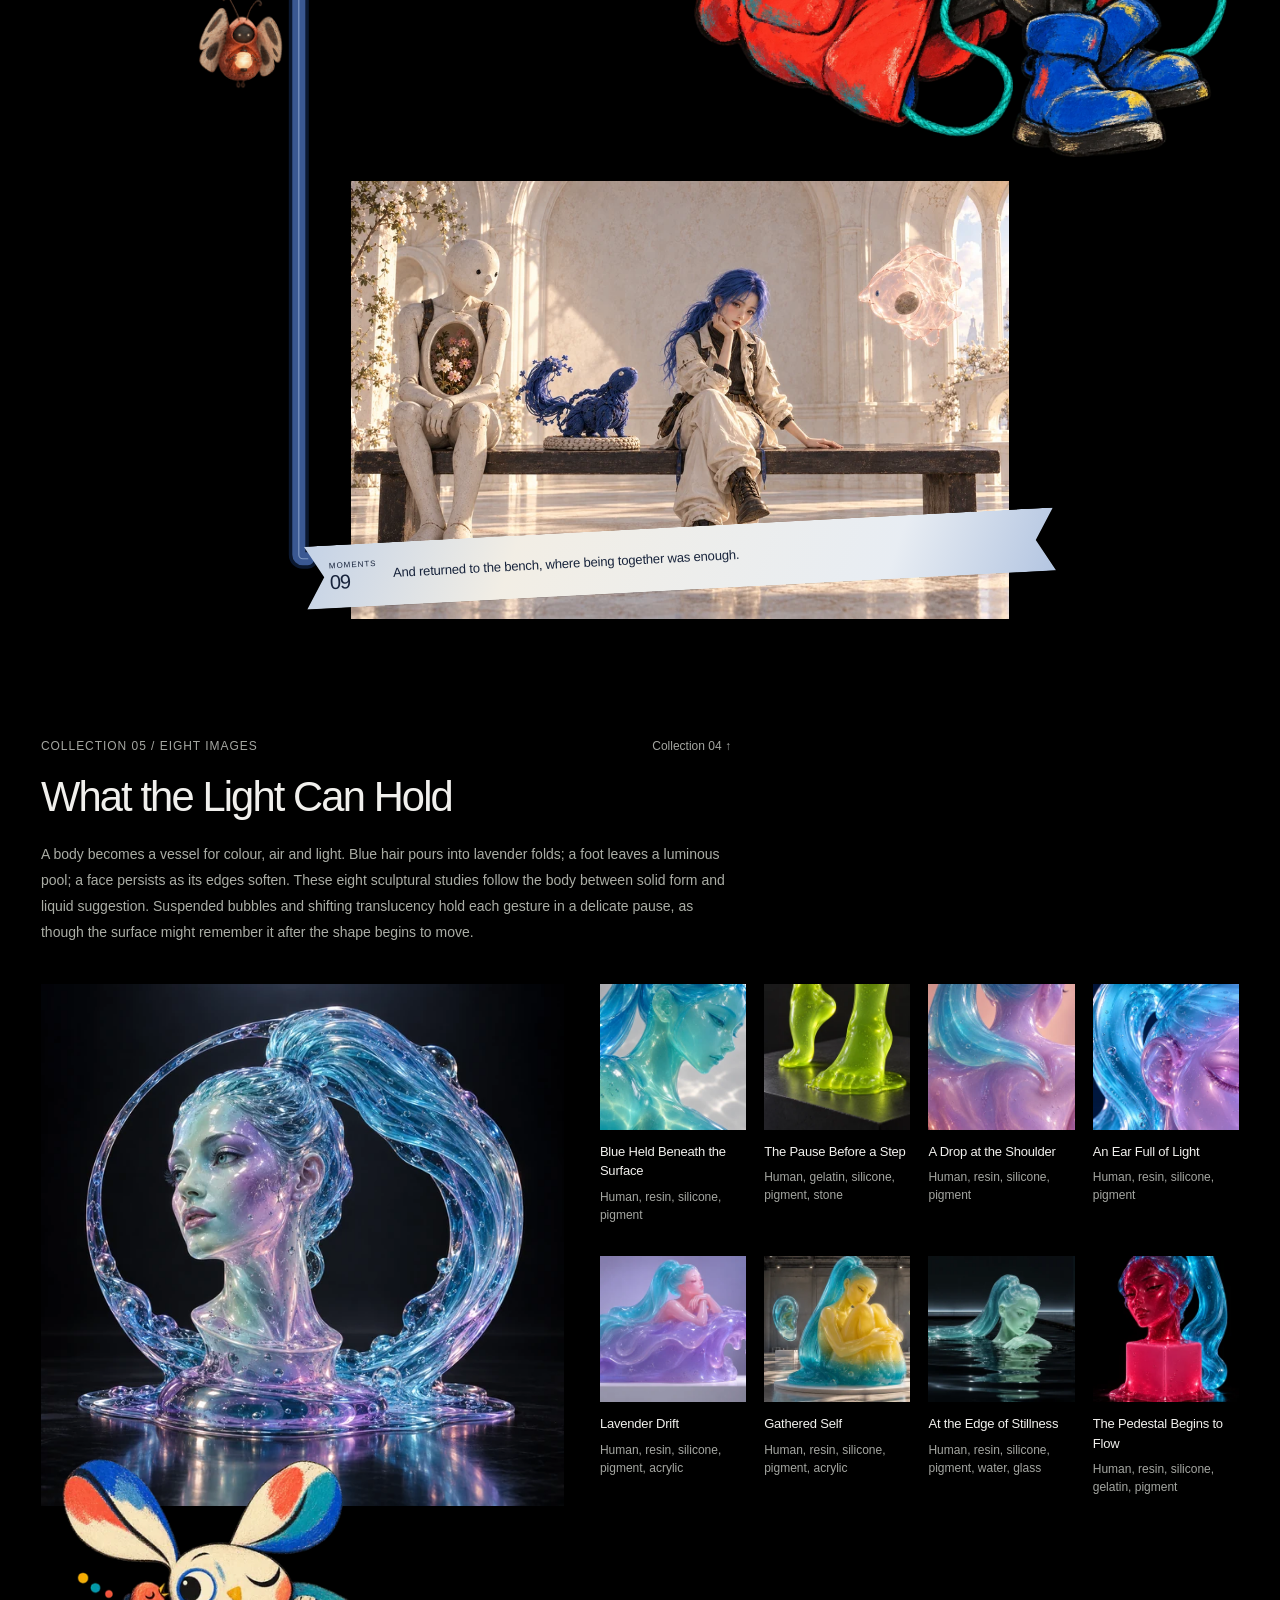
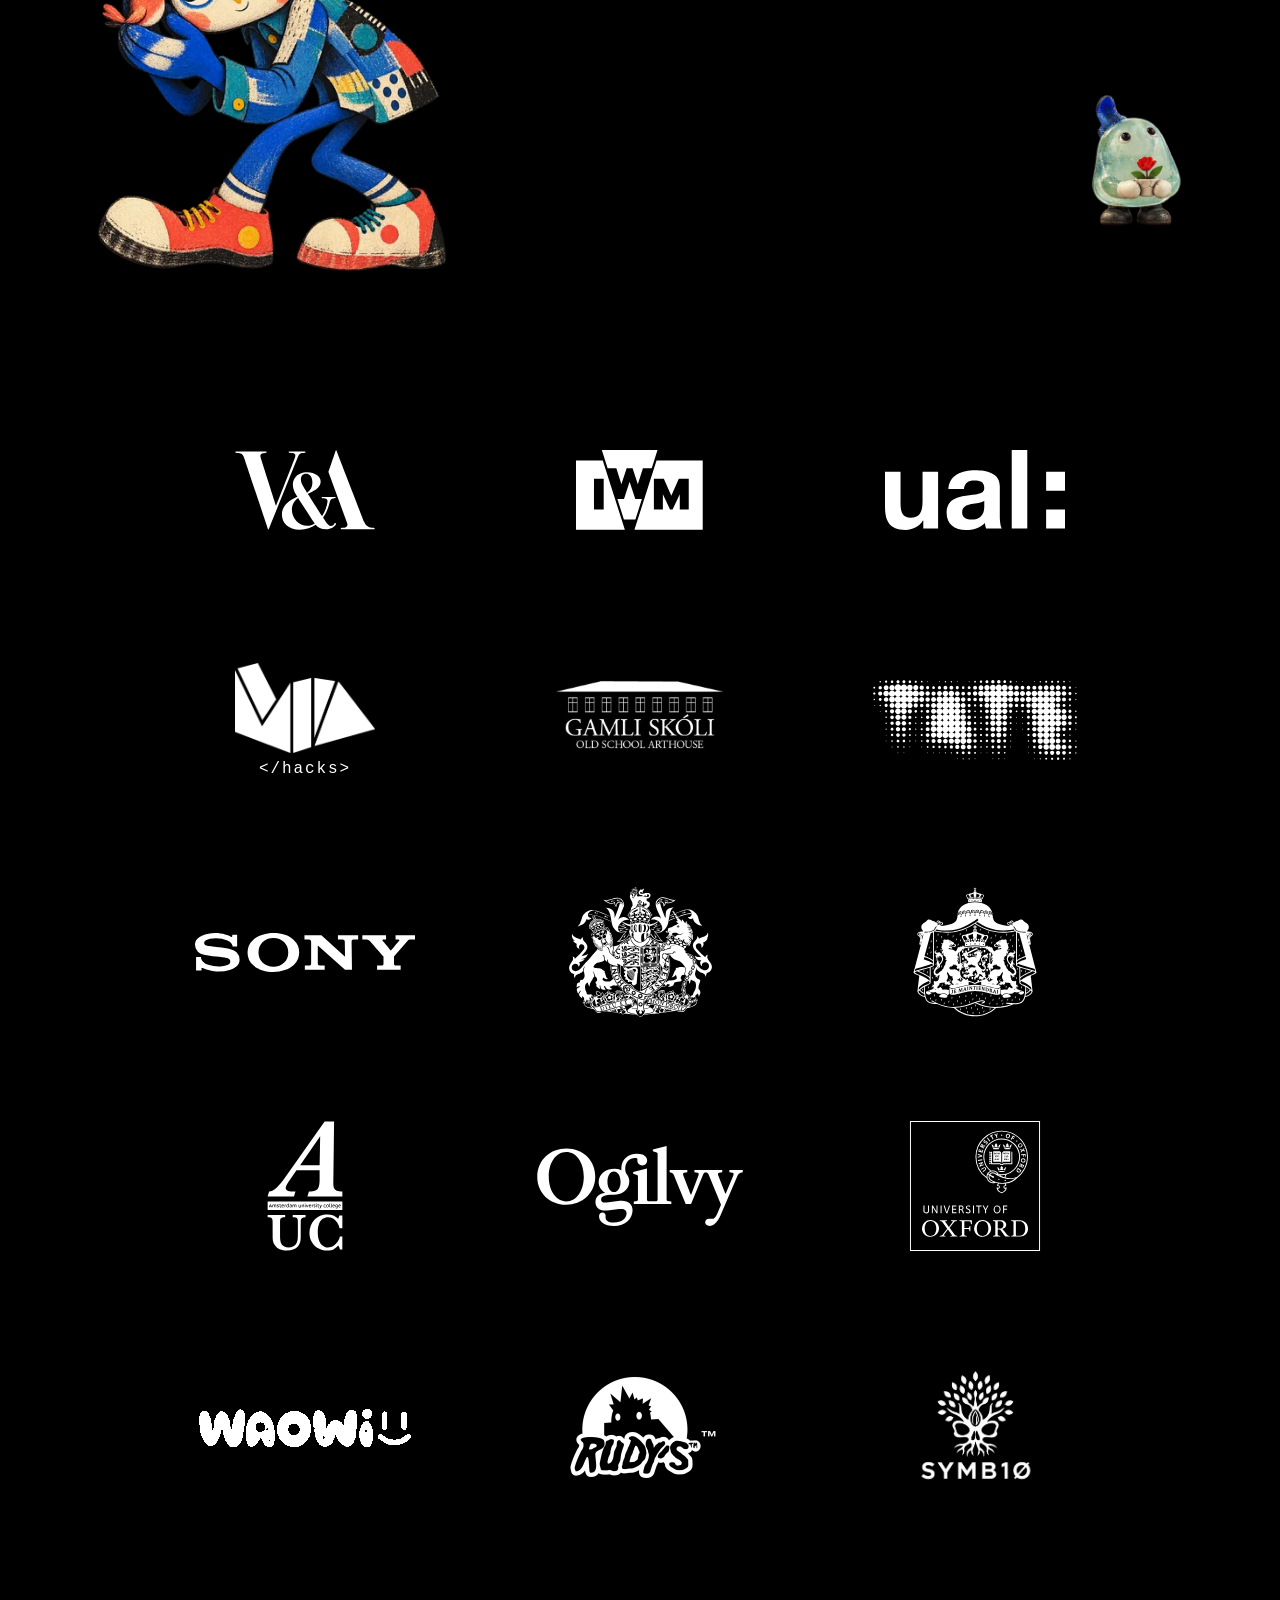
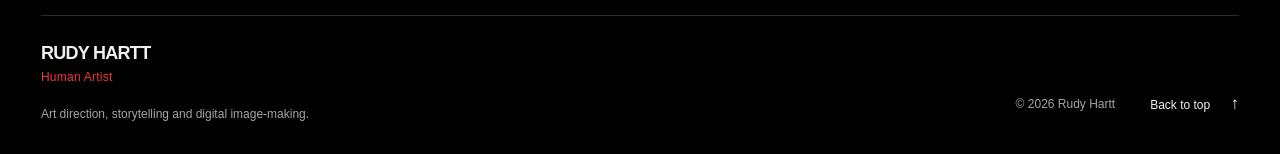
==== commit 7e5e962f: "Refine snake with larger upward head and single forked tongue" ====
--- a/index.html
+++ b/index.html
@@ -45,7 +45,7 @@
       <div class="war-banner-art">
         <img class="war-banner-image" draggable="false" src="assets/war-exhibition-mural.webp" srcset="assets/war-exhibition-mural-1086.webp 1086w, assets/war-exhibition-mural.webp 2172w" sizes="(min-width: 1616px) 1512px, (max-width: 625px) calc(100vw - 40px), 93.6vw" width="2172" height="724" alt="WAR — RUDY HARTT. LOVE and a porcelain companion carry a glowing window through a blue and terracotta collage mural, with illustrated characters repairing a seam, carrying a home and protecting a sprout." loading="eager" decoding="async" fetchpriority="high">
         <img class="character-illustration war-hero-character" aria-hidden="true" draggable="false" src="assets/illustrated-giant-04.webp" srcset="assets/illustrated-giant-04-480.webp 480w, assets/illustrated-giant-04.webp 1254w" sizes="(max-width: 699px) 88vw, (min-width: 1440px) 800px, 56vw" width="1254" height="1254" alt="" loading="eager" decoding="async">
-        <img class="war-snake-illustration" aria-hidden="true" draggable="false" src="assets/illustrated-snake-yellow.webp" srcset="assets/illustrated-snake-yellow-240.webp 240w, assets/illustrated-snake-yellow.webp 724w" sizes="(max-width: 473px) 38vw, (max-width: 699px) 180px, (max-width: 1099px) 190px, (min-width: 1700px) 227px, 13.333vw" width="724" height="2172" alt="" loading="eager" decoding="async">
+        <img class="war-snake-illustration" aria-hidden="true" draggable="false" src="assets/illustrated-snake-yellow-v2.webp" srcset="assets/illustrated-snake-yellow-v2-240.webp 240w, assets/illustrated-snake-yellow-v2.webp 724w" sizes="(max-width: 473px) 38vw, (max-width: 699px) 180px, (max-width: 1099px) 190px, (min-width: 1700px) 227px, 13.333vw" width="724" height="2172" alt="" loading="eager" decoding="async">
       </div>
       <p class="war-intro">WAR explores the human cost of conflict through surreal characters, fractured worlds and small acts of care. Rudy Hartt’s exhibition follows displaced companions and the fragments of home they carry, asking what can be protected, repaired and shared when the familiar disappears.</p>
     </section>
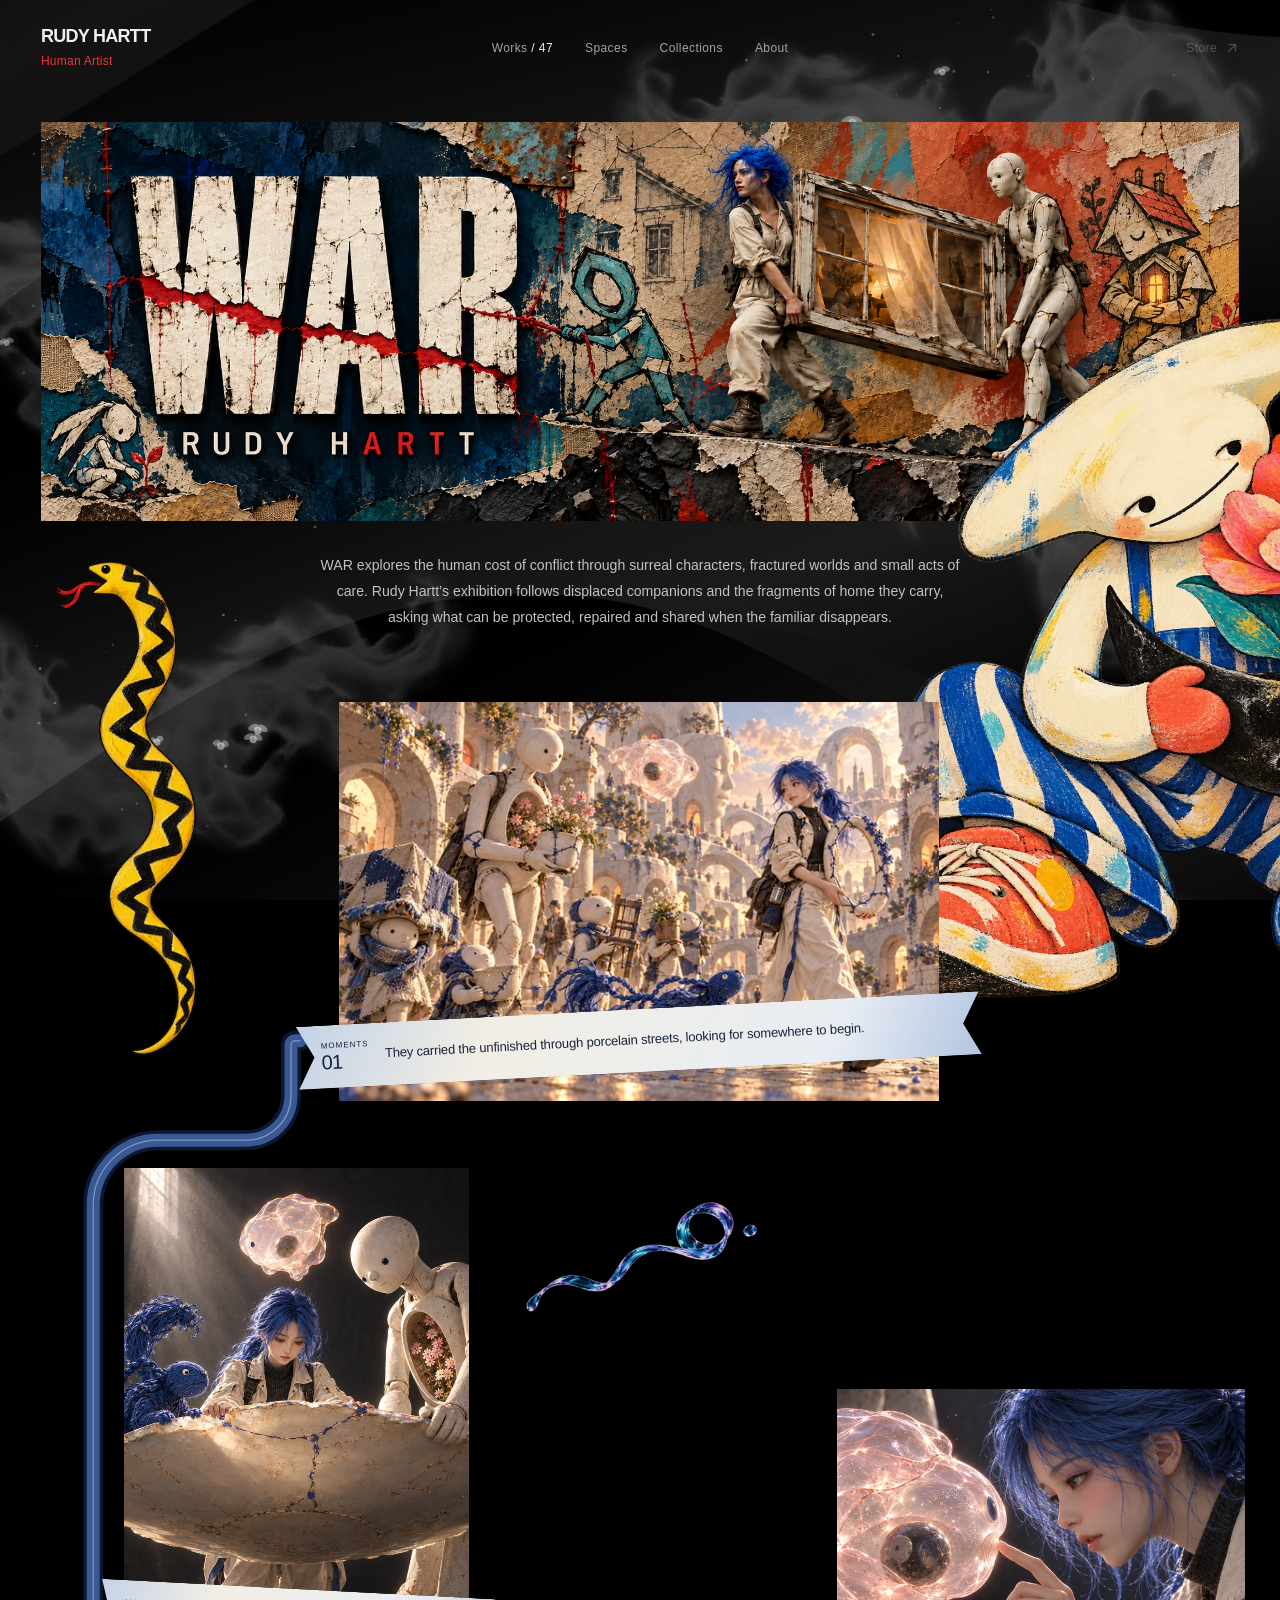
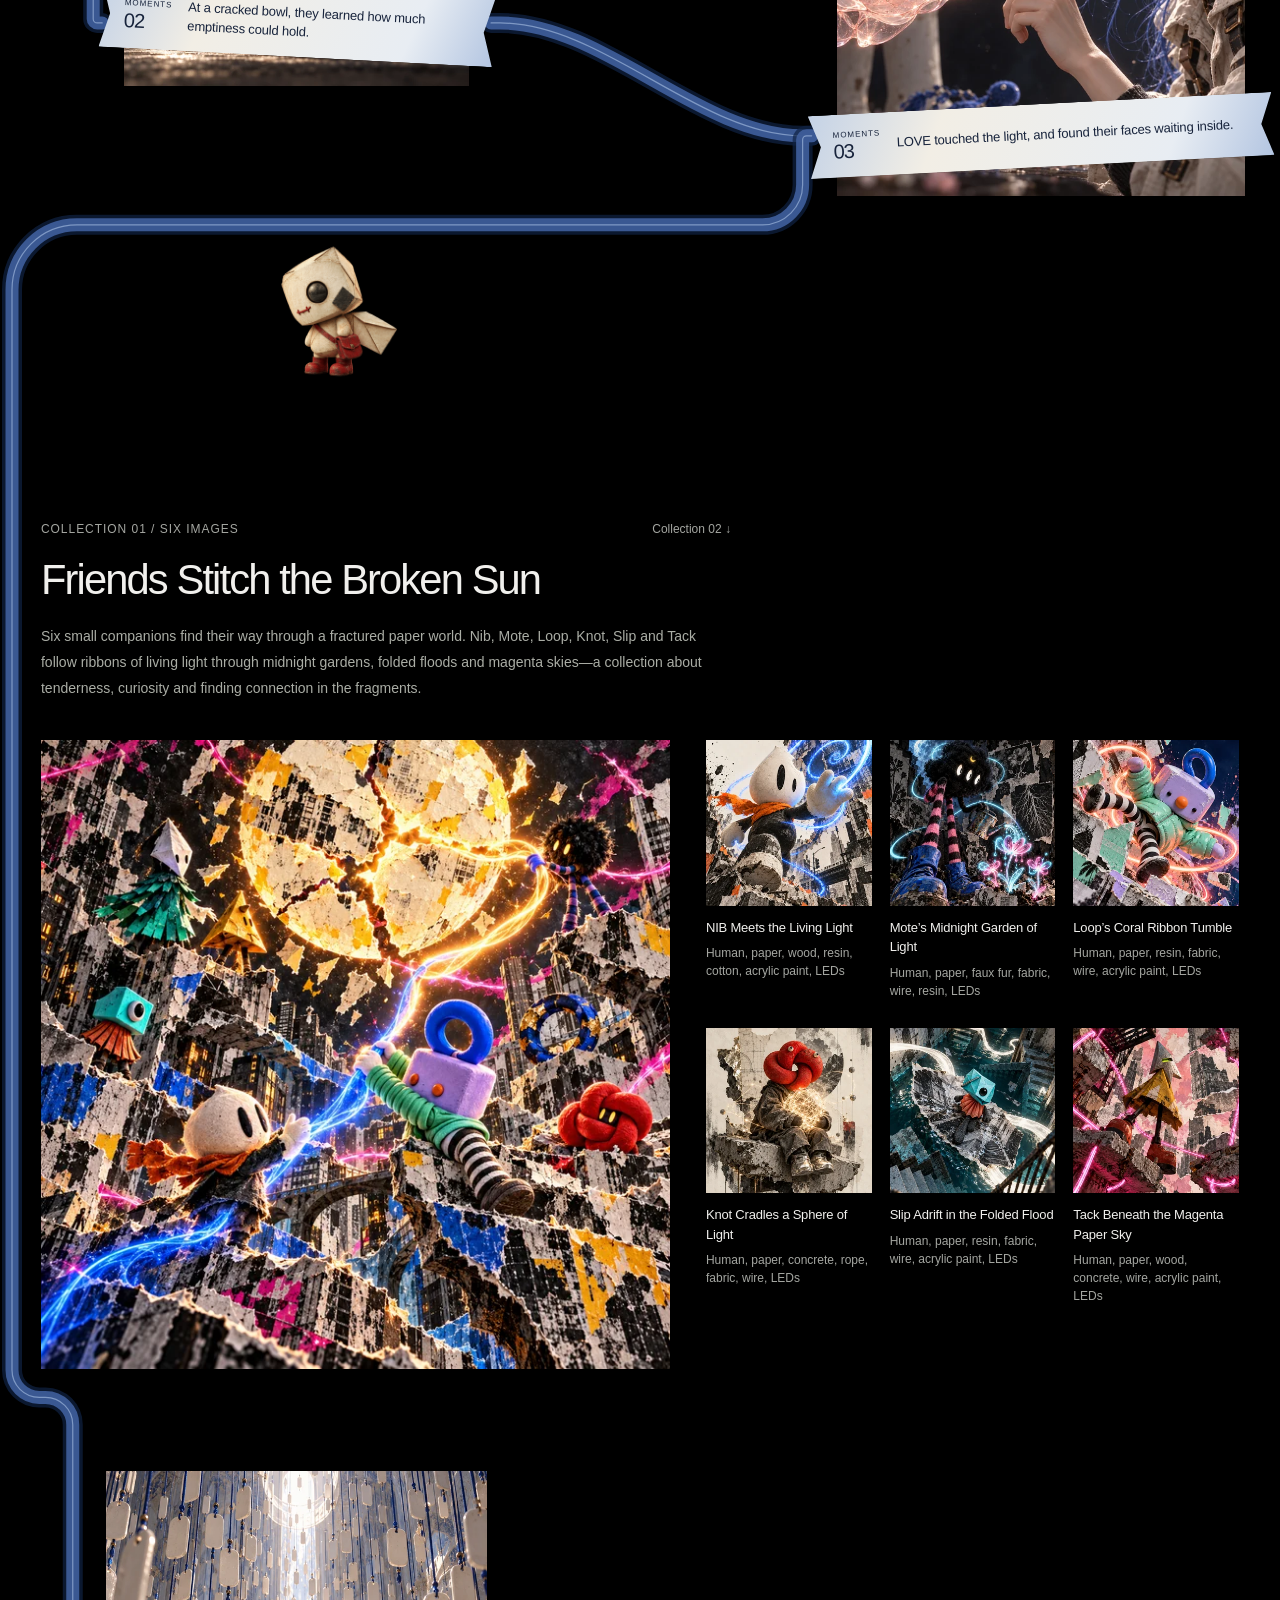
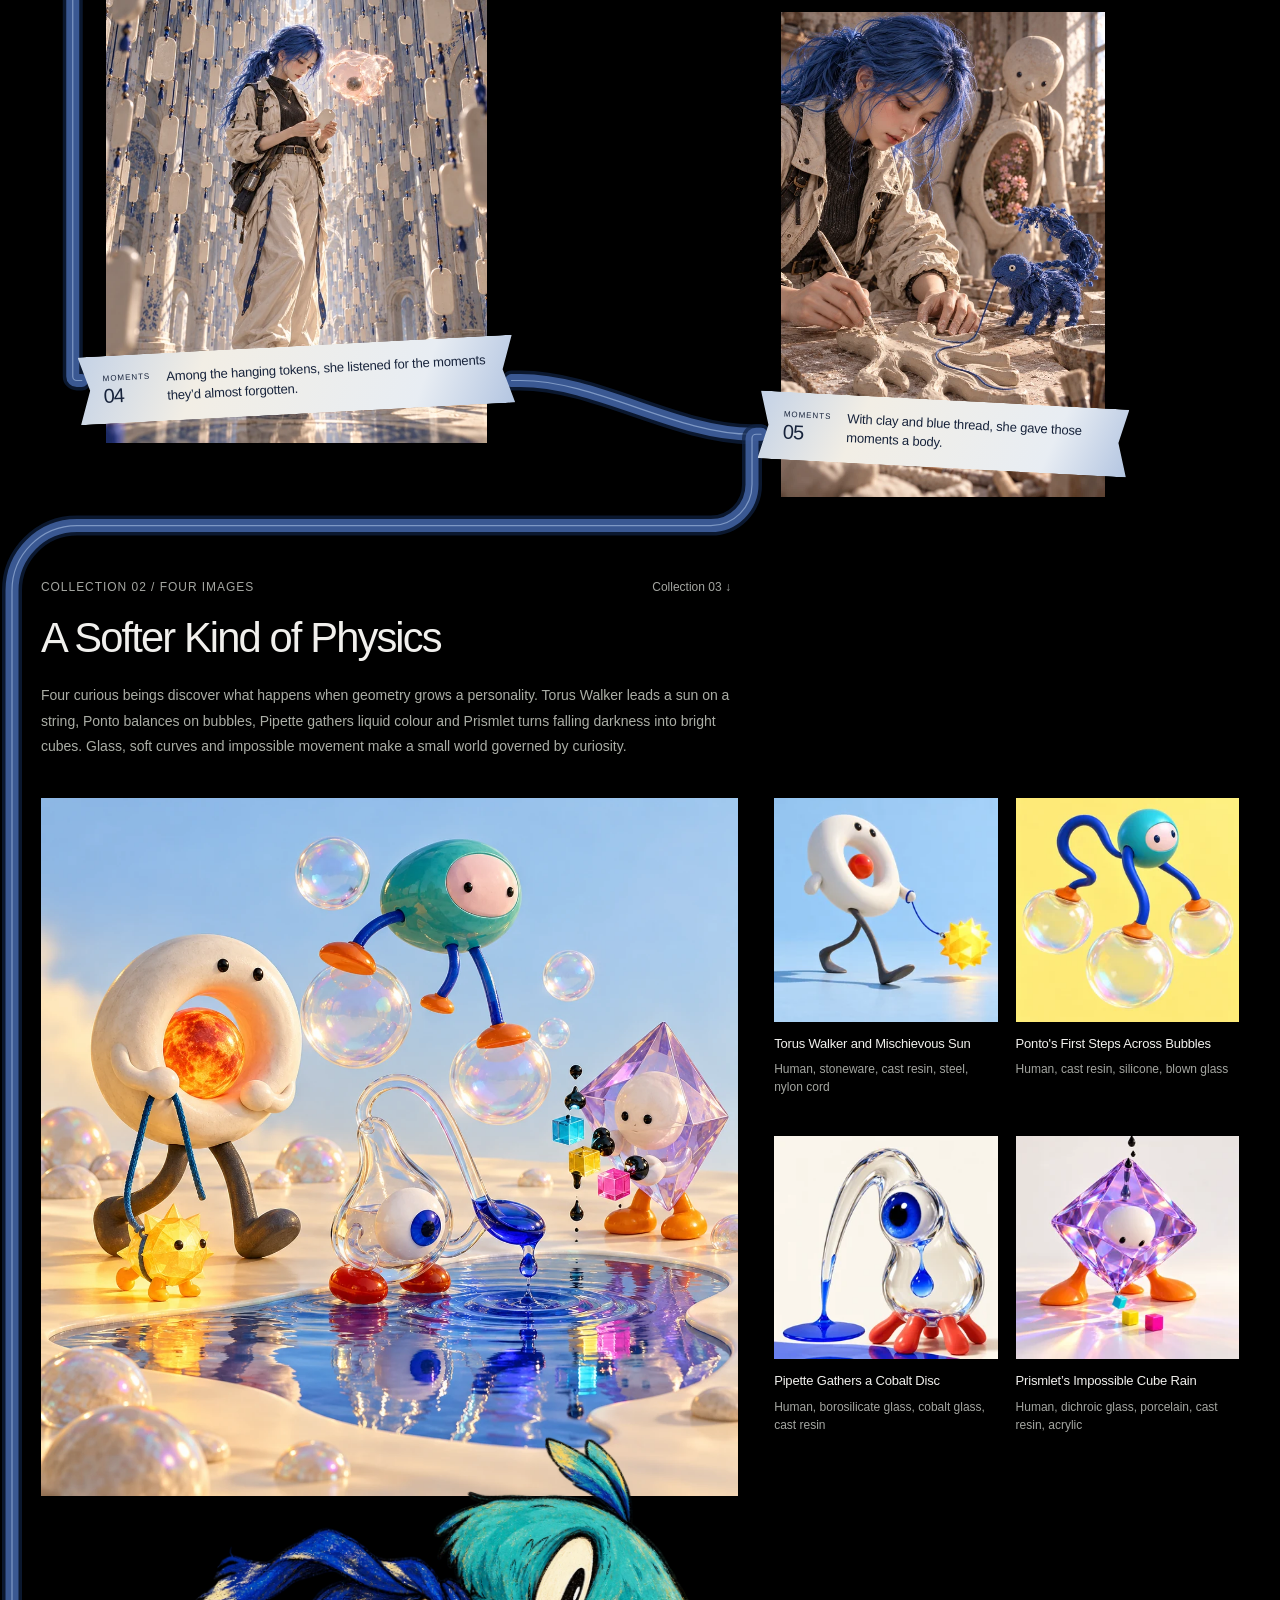
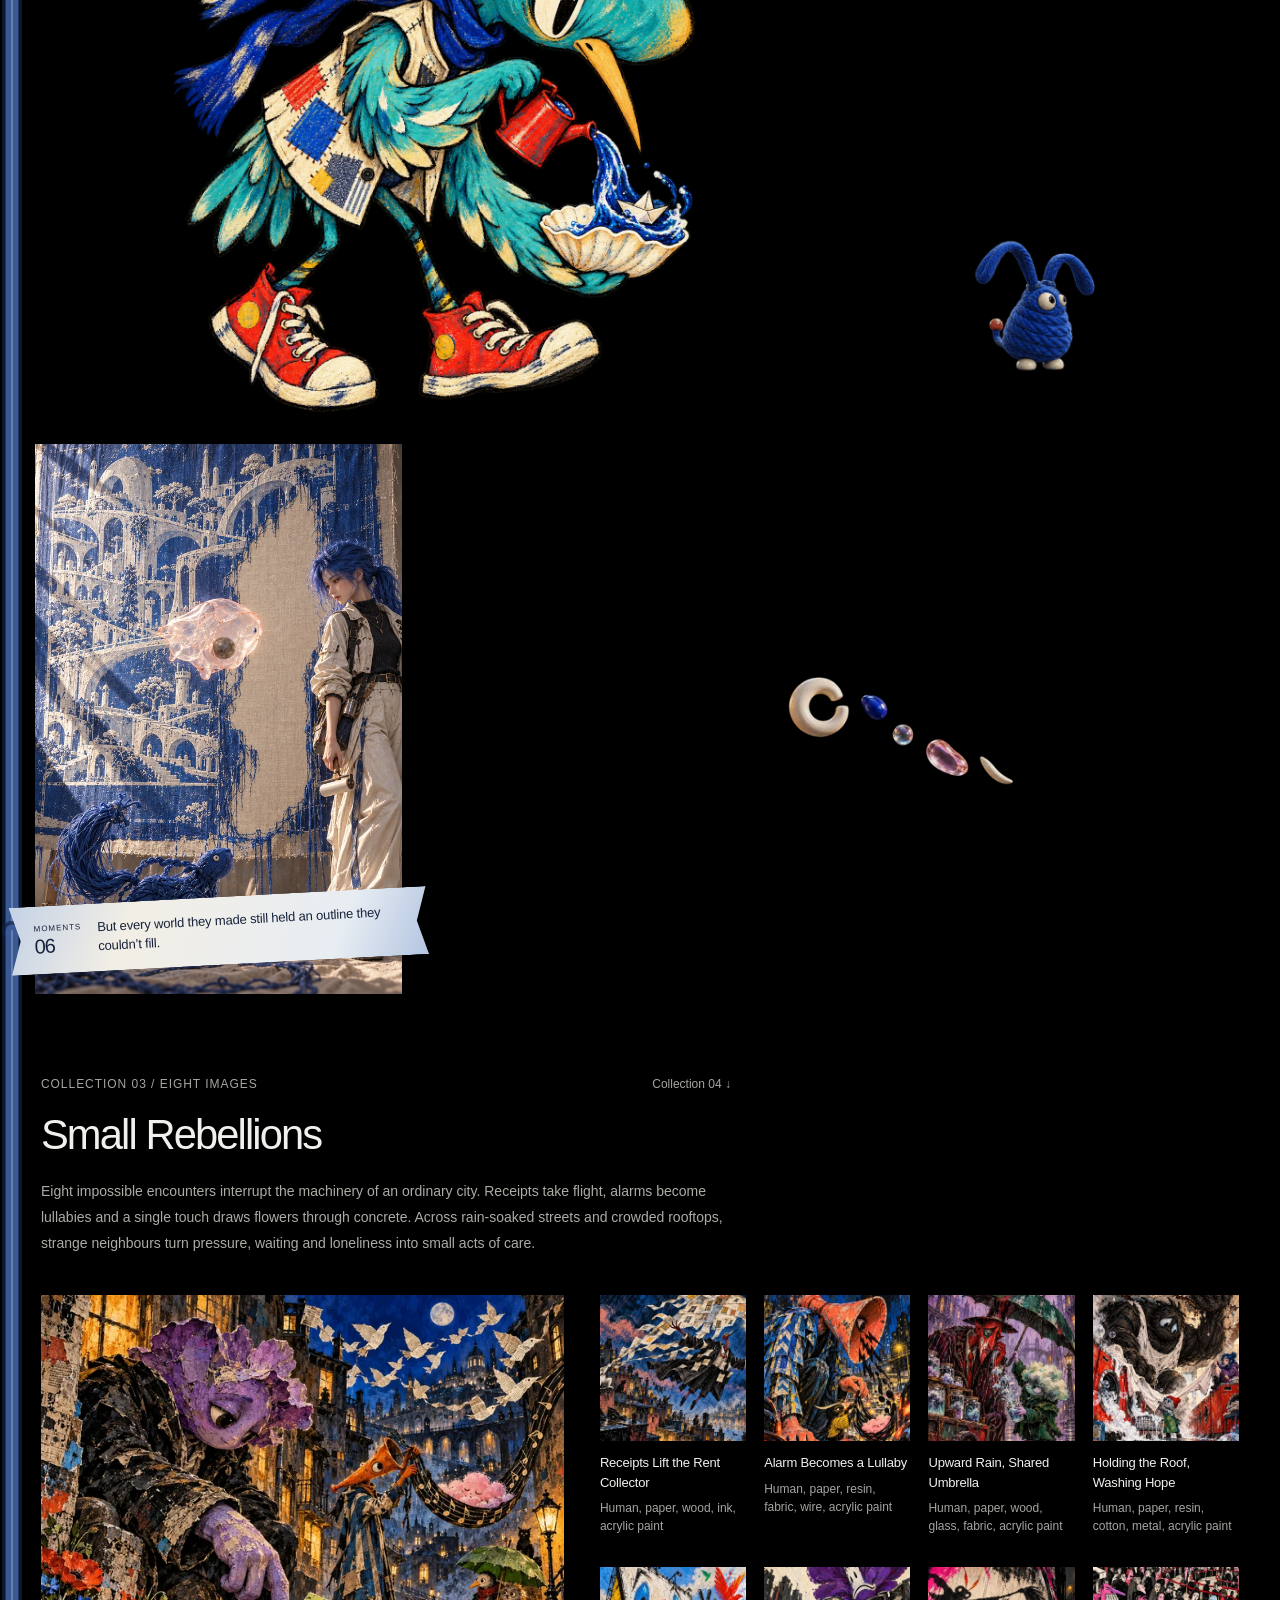
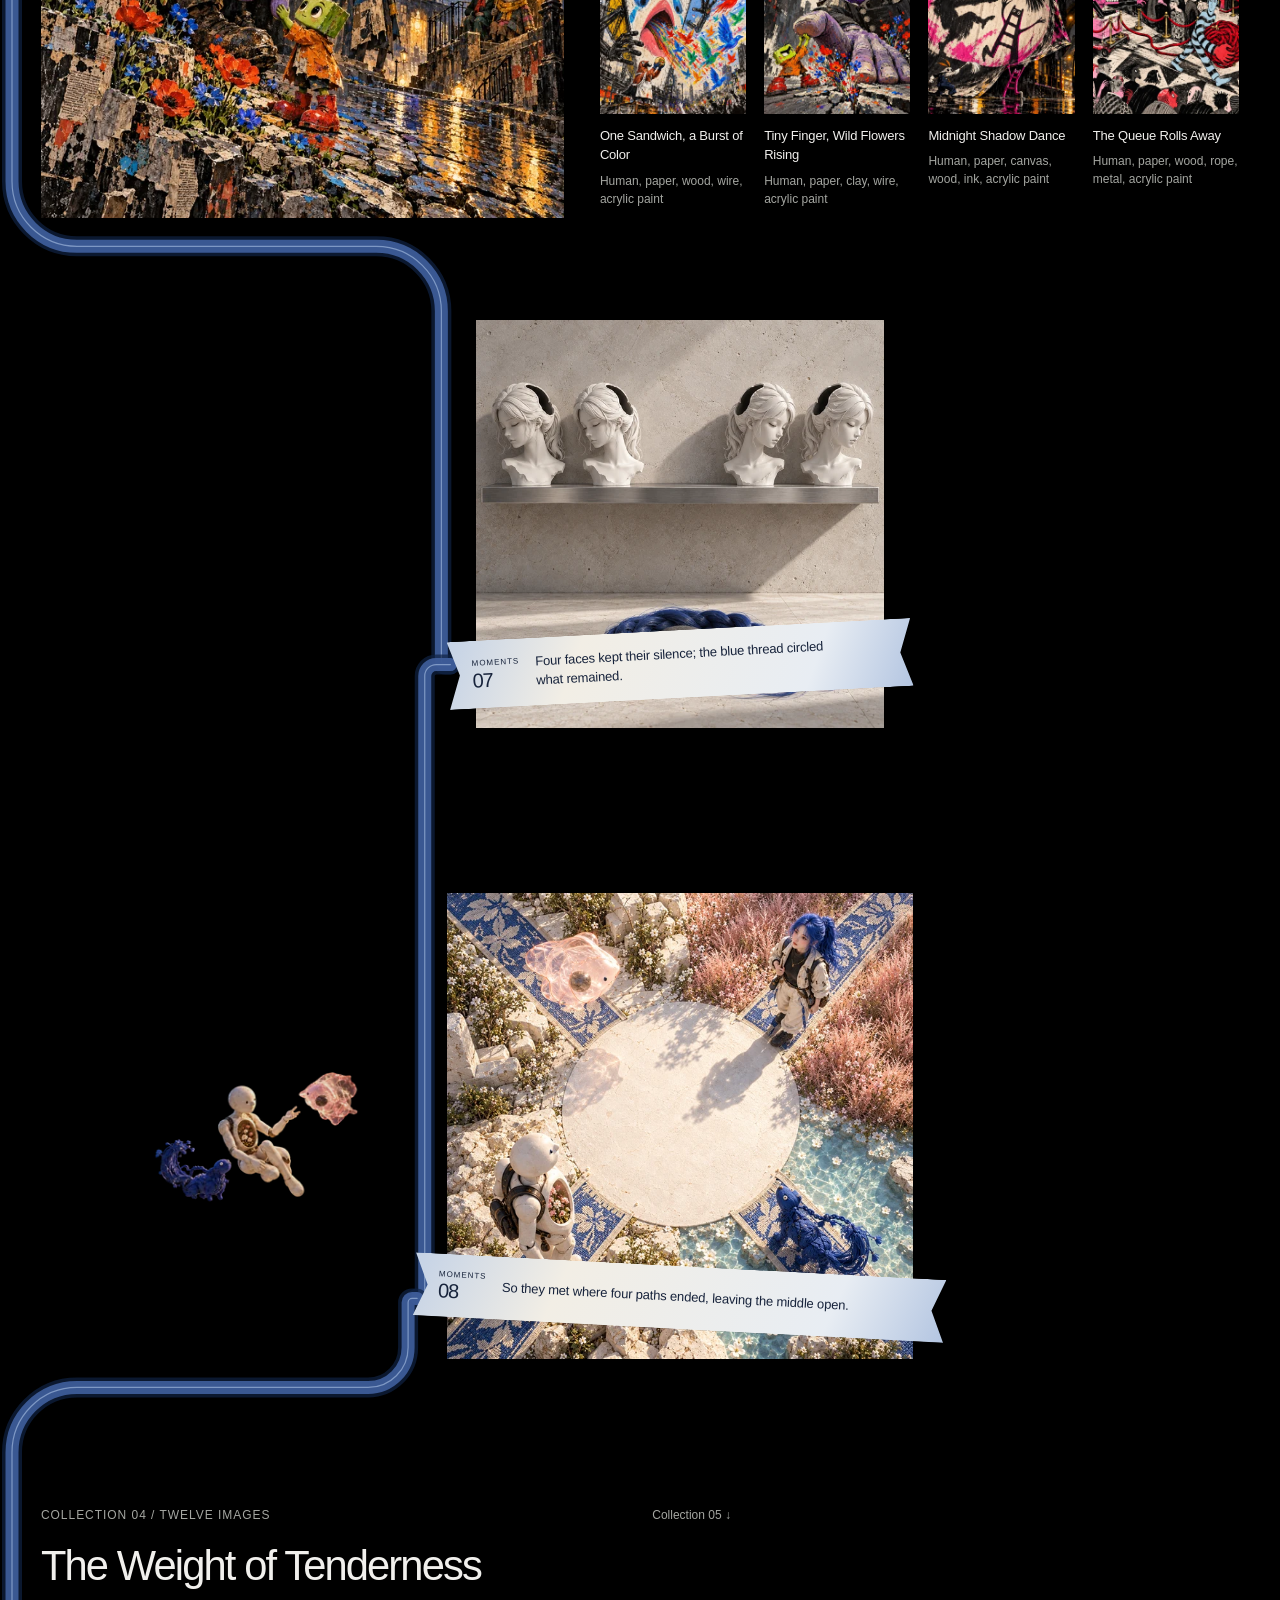
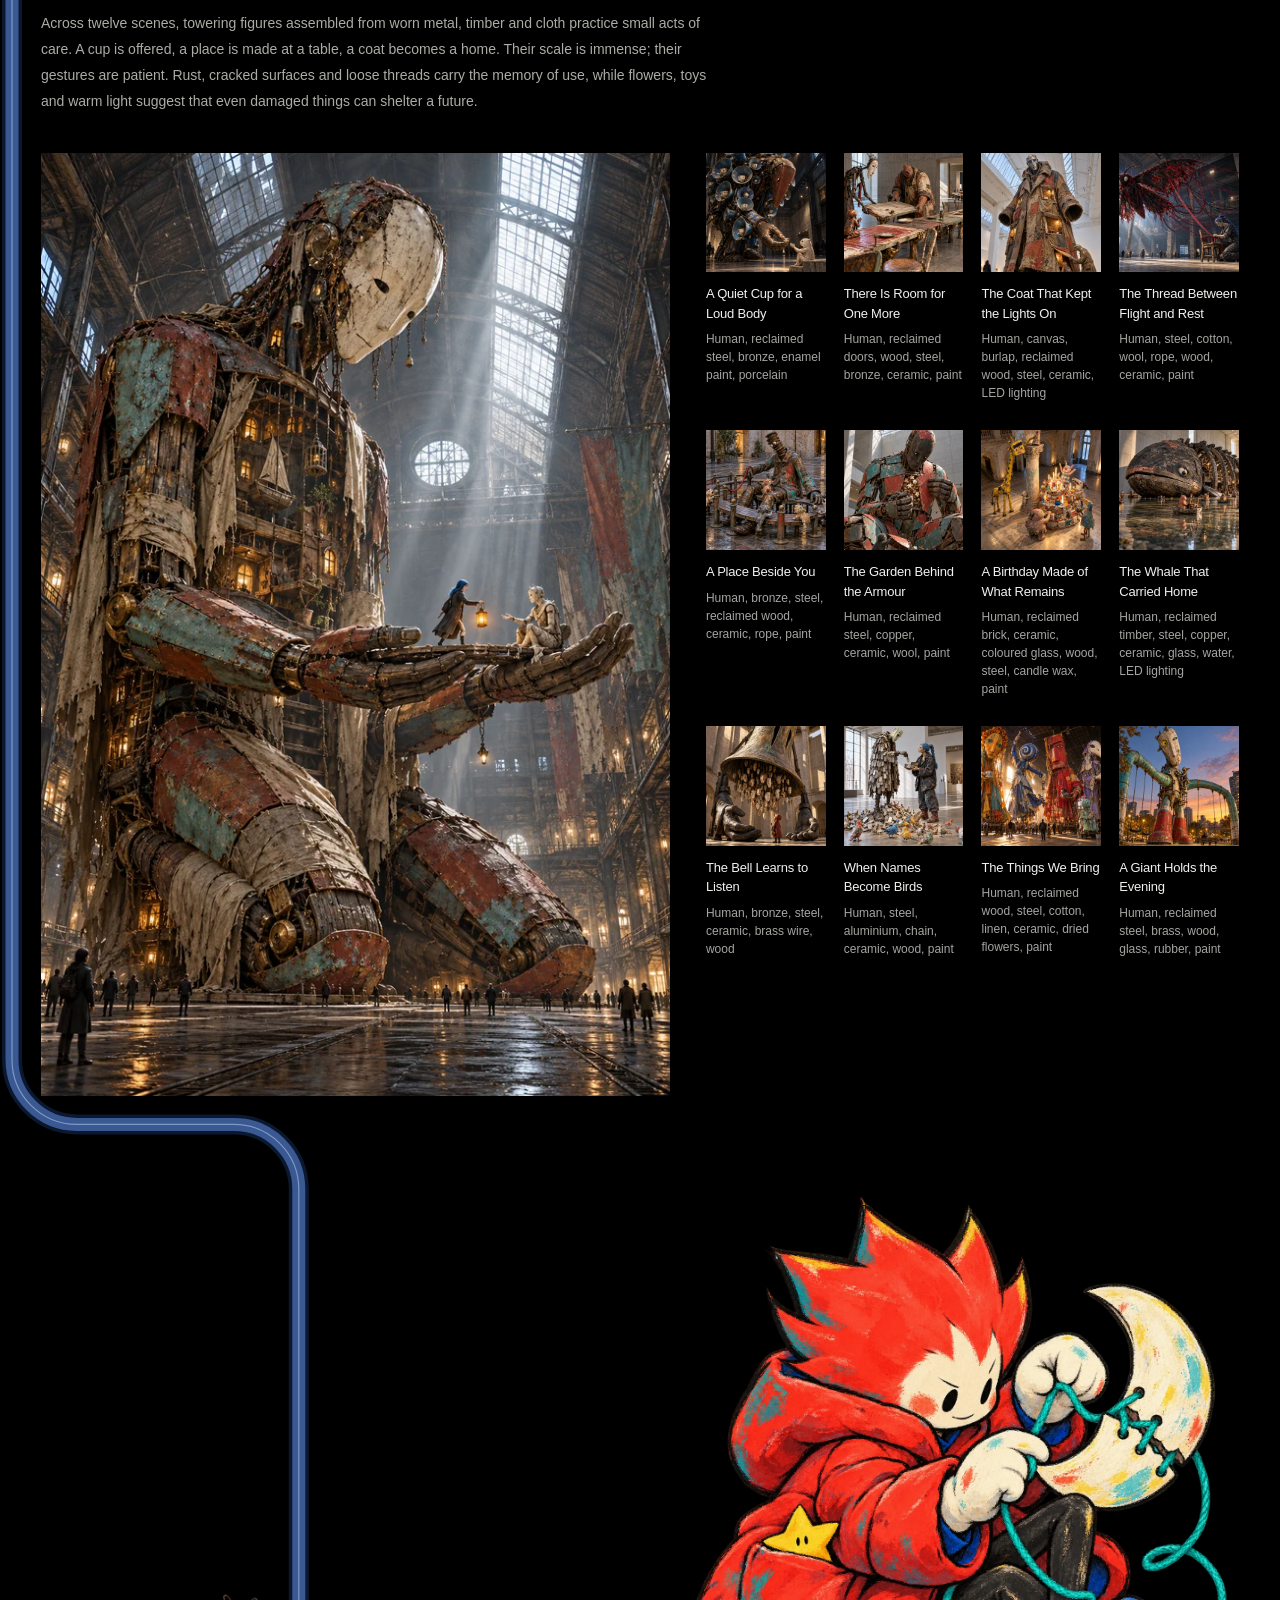
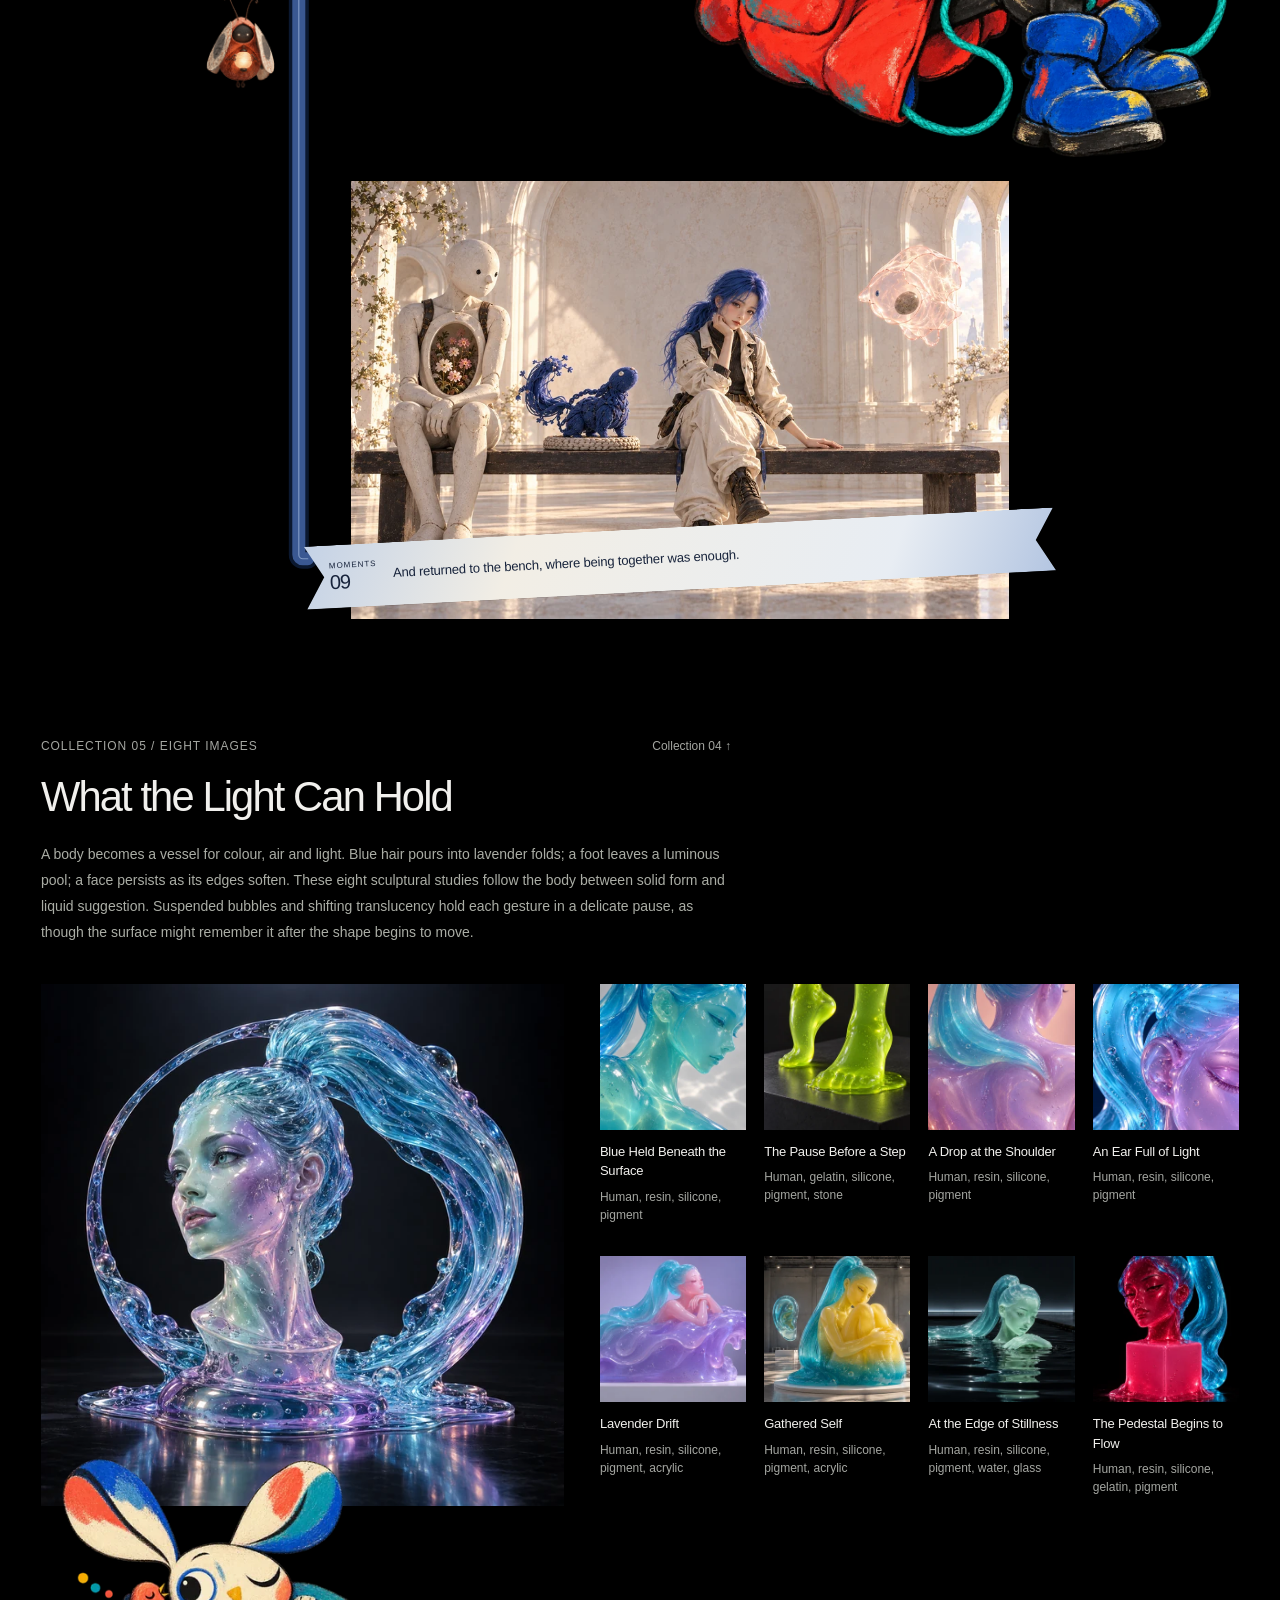
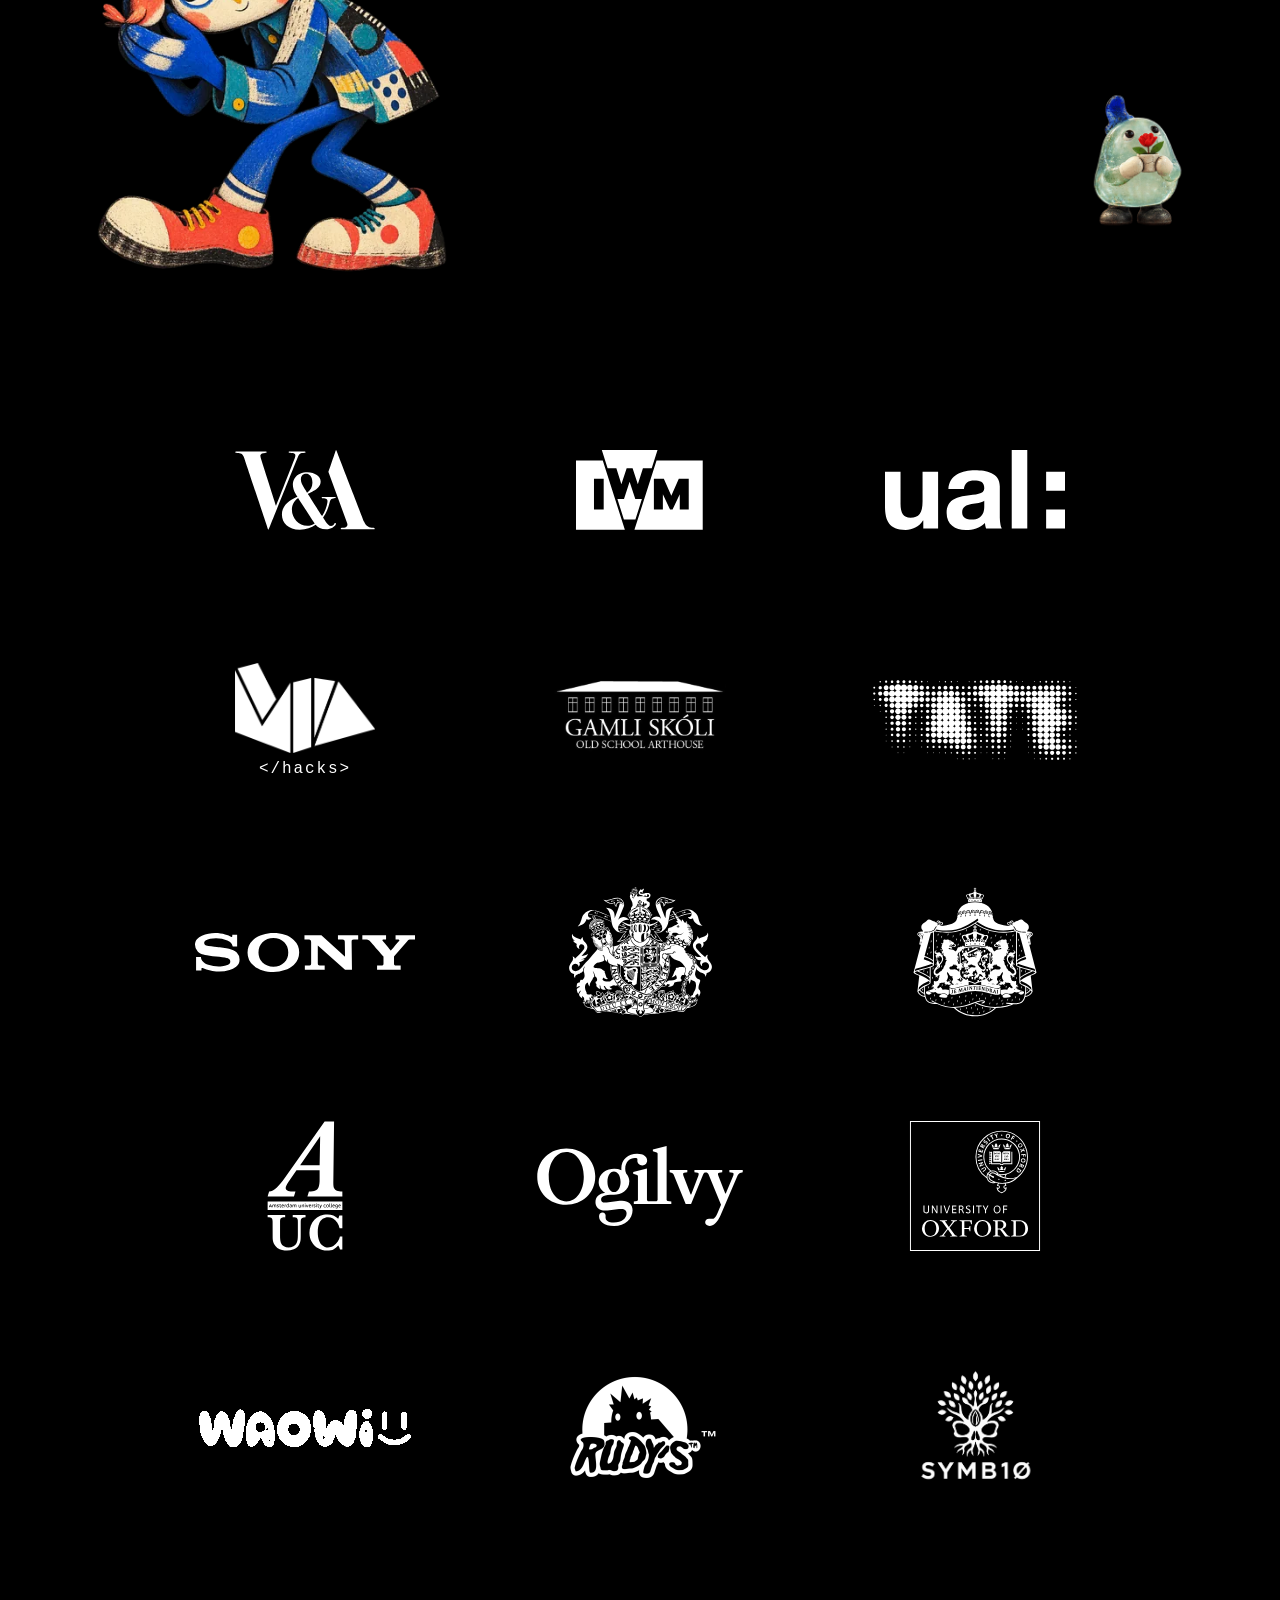
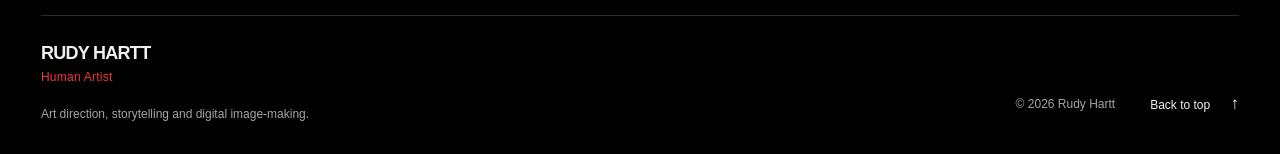
==== commit 28008868: "Restore original left-facing snake illustration" ====
--- a/index.html
+++ b/index.html
@@ -45,7 +45,7 @@
       <div class="war-banner-art">
         <img class="war-banner-image" draggable="false" src="assets/war-exhibition-mural.webp" srcset="assets/war-exhibition-mural-1086.webp 1086w, assets/war-exhibition-mural.webp 2172w" sizes="(min-width: 1616px) 1512px, (max-width: 625px) calc(100vw - 40px), 93.6vw" width="2172" height="724" alt="WAR — RUDY HARTT. LOVE and a porcelain companion carry a glowing window through a blue and terracotta collage mural, with illustrated characters repairing a seam, carrying a home and protecting a sprout." loading="eager" decoding="async" fetchpriority="high">
         <img class="character-illustration war-hero-character" aria-hidden="true" draggable="false" src="assets/illustrated-giant-04.webp" srcset="assets/illustrated-giant-04-480.webp 480w, assets/illustrated-giant-04.webp 1254w" sizes="(max-width: 699px) 88vw, (min-width: 1440px) 800px, 56vw" width="1254" height="1254" alt="" loading="eager" decoding="async">
-        <img class="war-snake-illustration" aria-hidden="true" draggable="false" src="assets/illustrated-snake-yellow-v2.webp" srcset="assets/illustrated-snake-yellow-v2-240.webp 240w, assets/illustrated-snake-yellow-v2.webp 724w" sizes="(max-width: 473px) 38vw, (max-width: 699px) 180px, (max-width: 1099px) 190px, (min-width: 1700px) 227px, 13.333vw" width="724" height="2172" alt="" loading="eager" decoding="async">
+        <img class="war-snake-illustration" aria-hidden="true" draggable="false" src="assets/illustrated-snake-yellow.webp" srcset="assets/illustrated-snake-yellow-240.webp 240w, assets/illustrated-snake-yellow.webp 724w" sizes="(max-width: 473px) 38vw, (max-width: 699px) 180px, (max-width: 1099px) 190px, (min-width: 1700px) 227px, 13.333vw" width="724" height="2172" alt="" loading="eager" decoding="async">
       </div>
       <p class="war-intro">WAR explores the human cost of conflict through surreal characters, fractured worlds and small acts of care. Rudy Hartt’s exhibition follows displaced companions and the fragments of home they carry, asking what can be protected, repaired and shared when the familiar disappears.</p>
     </section>
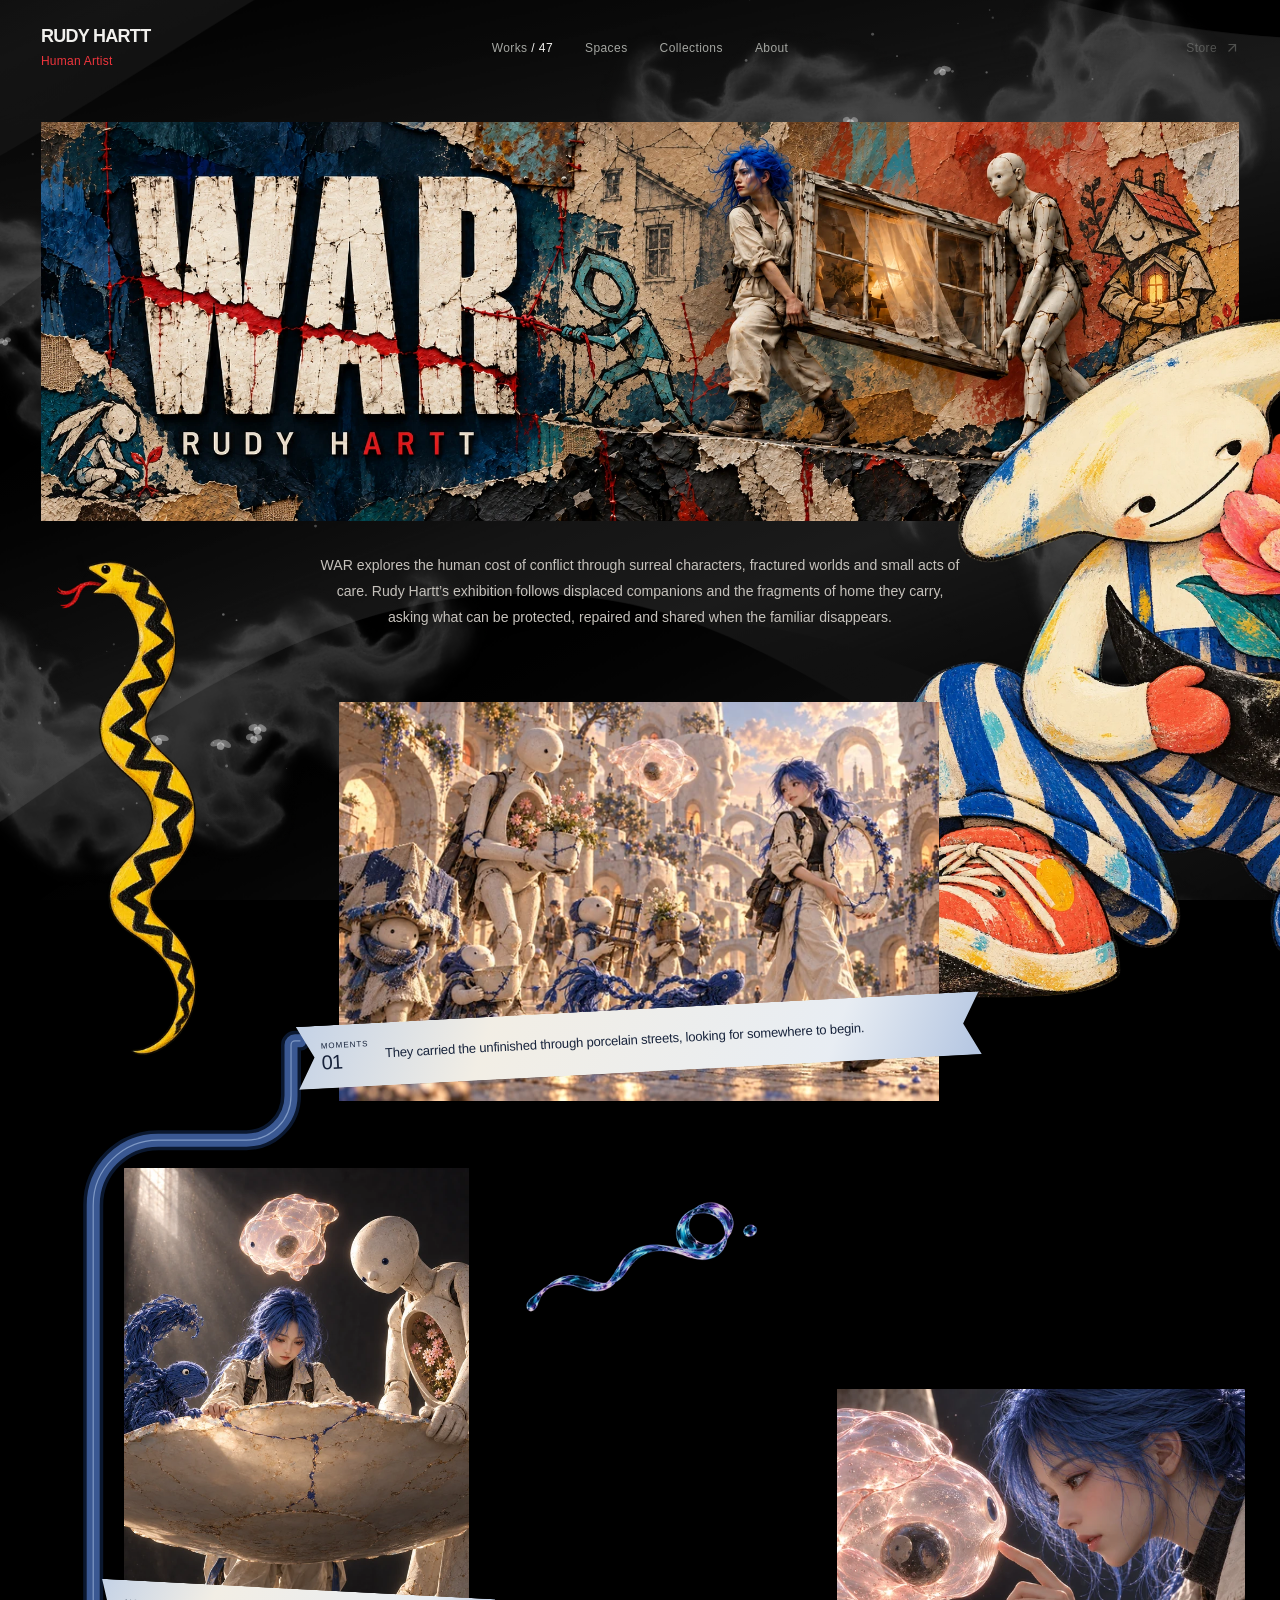
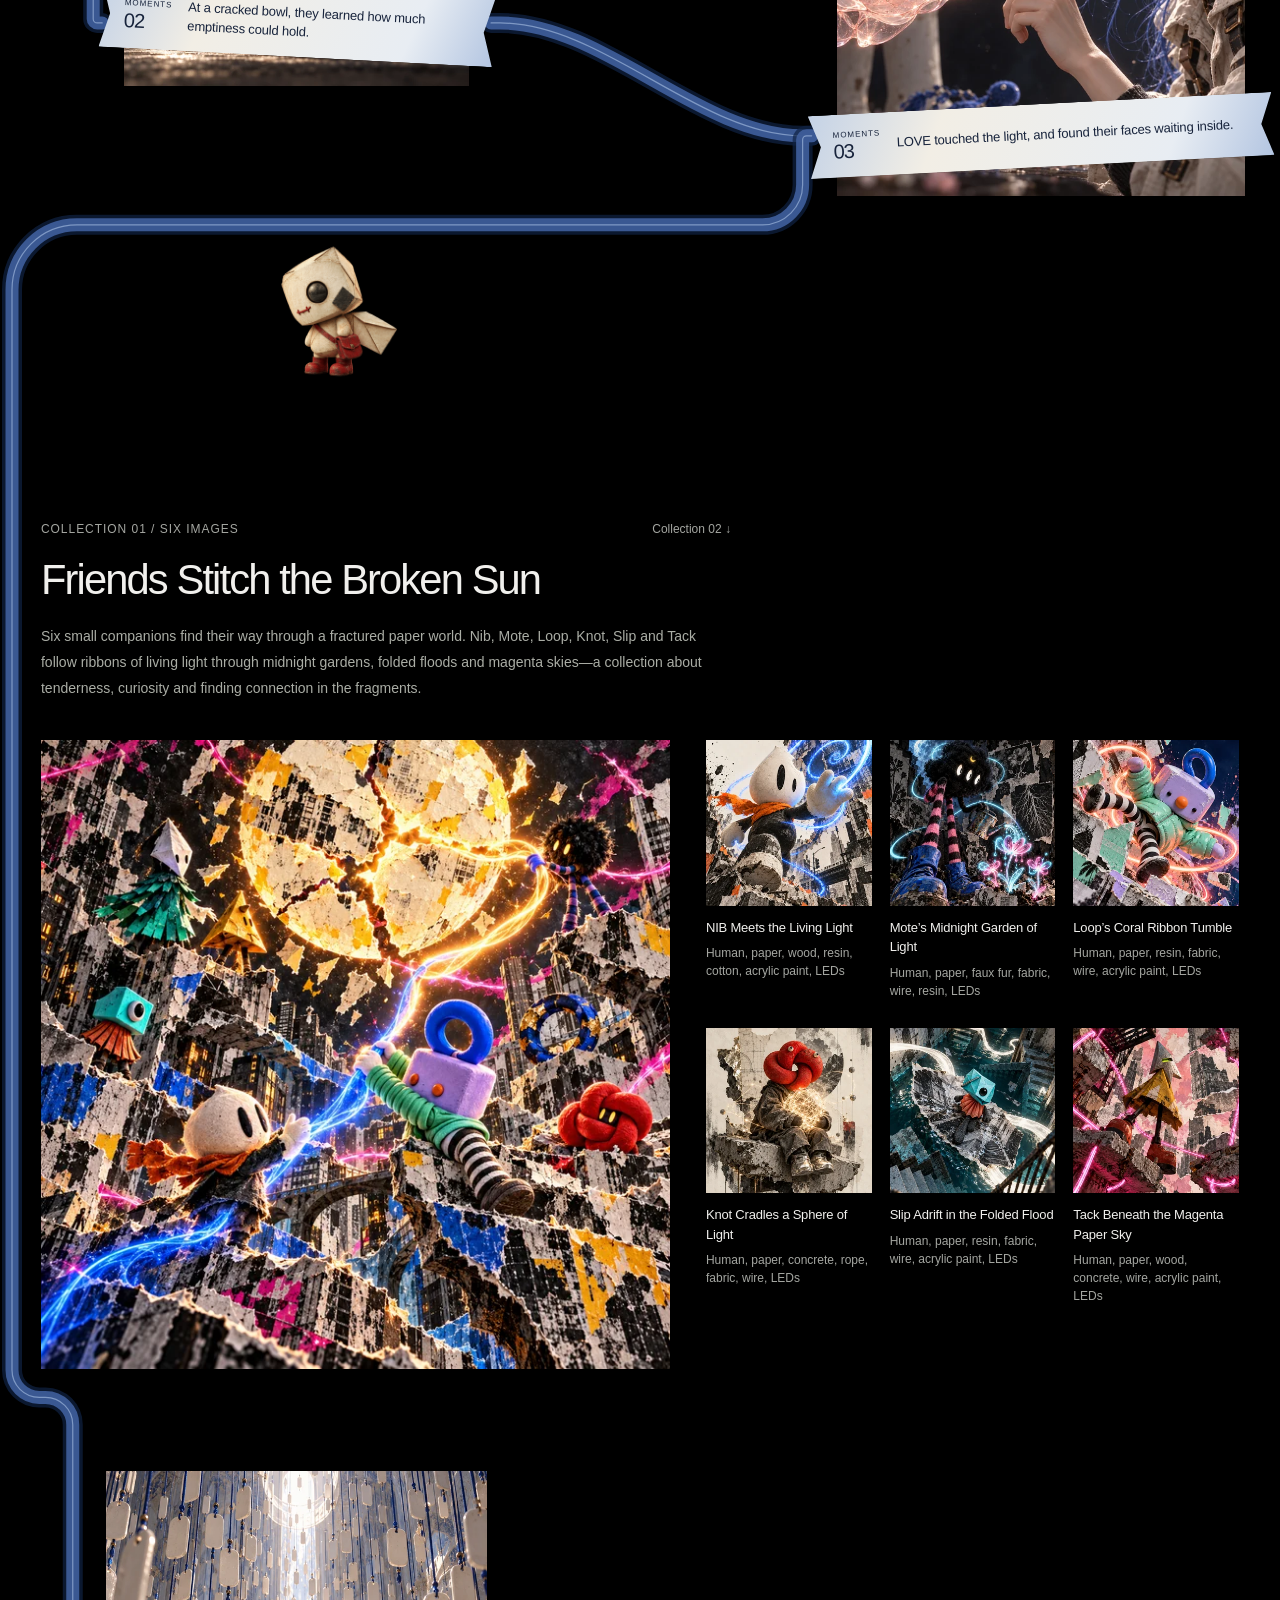
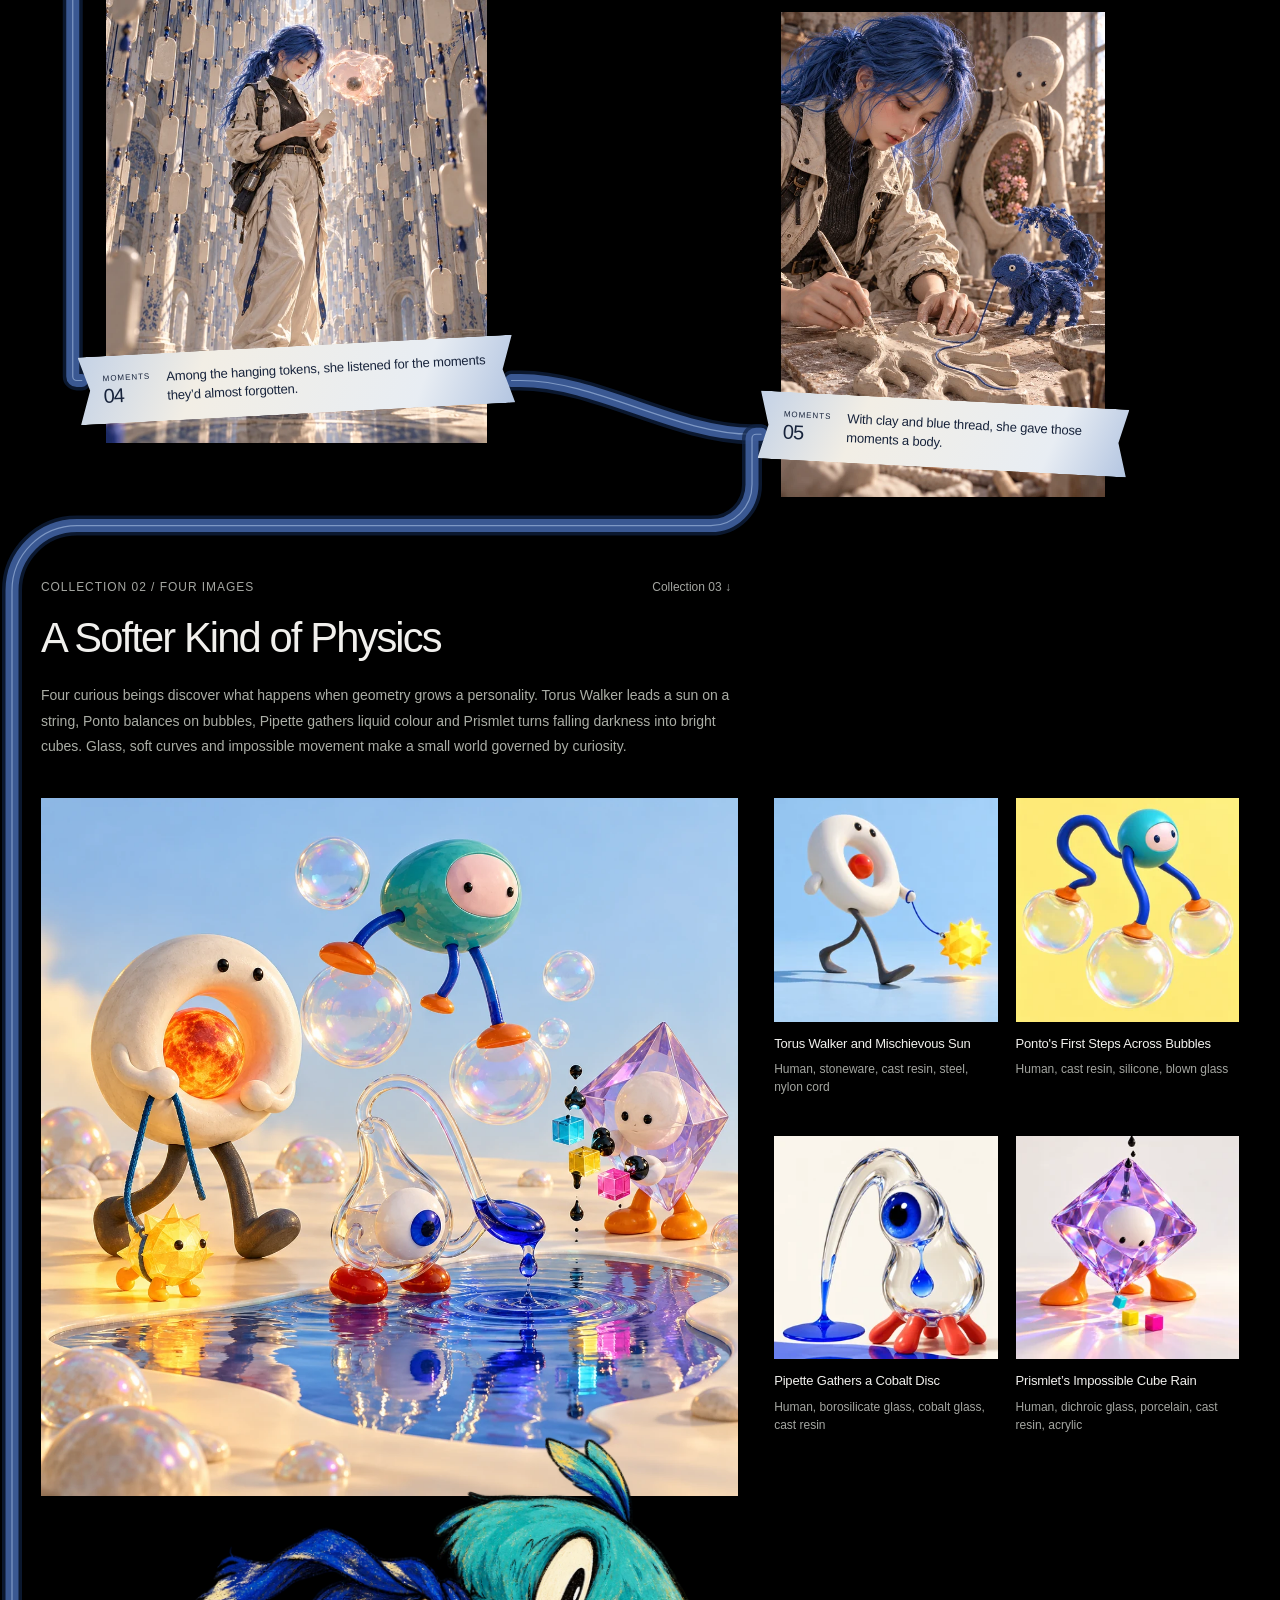
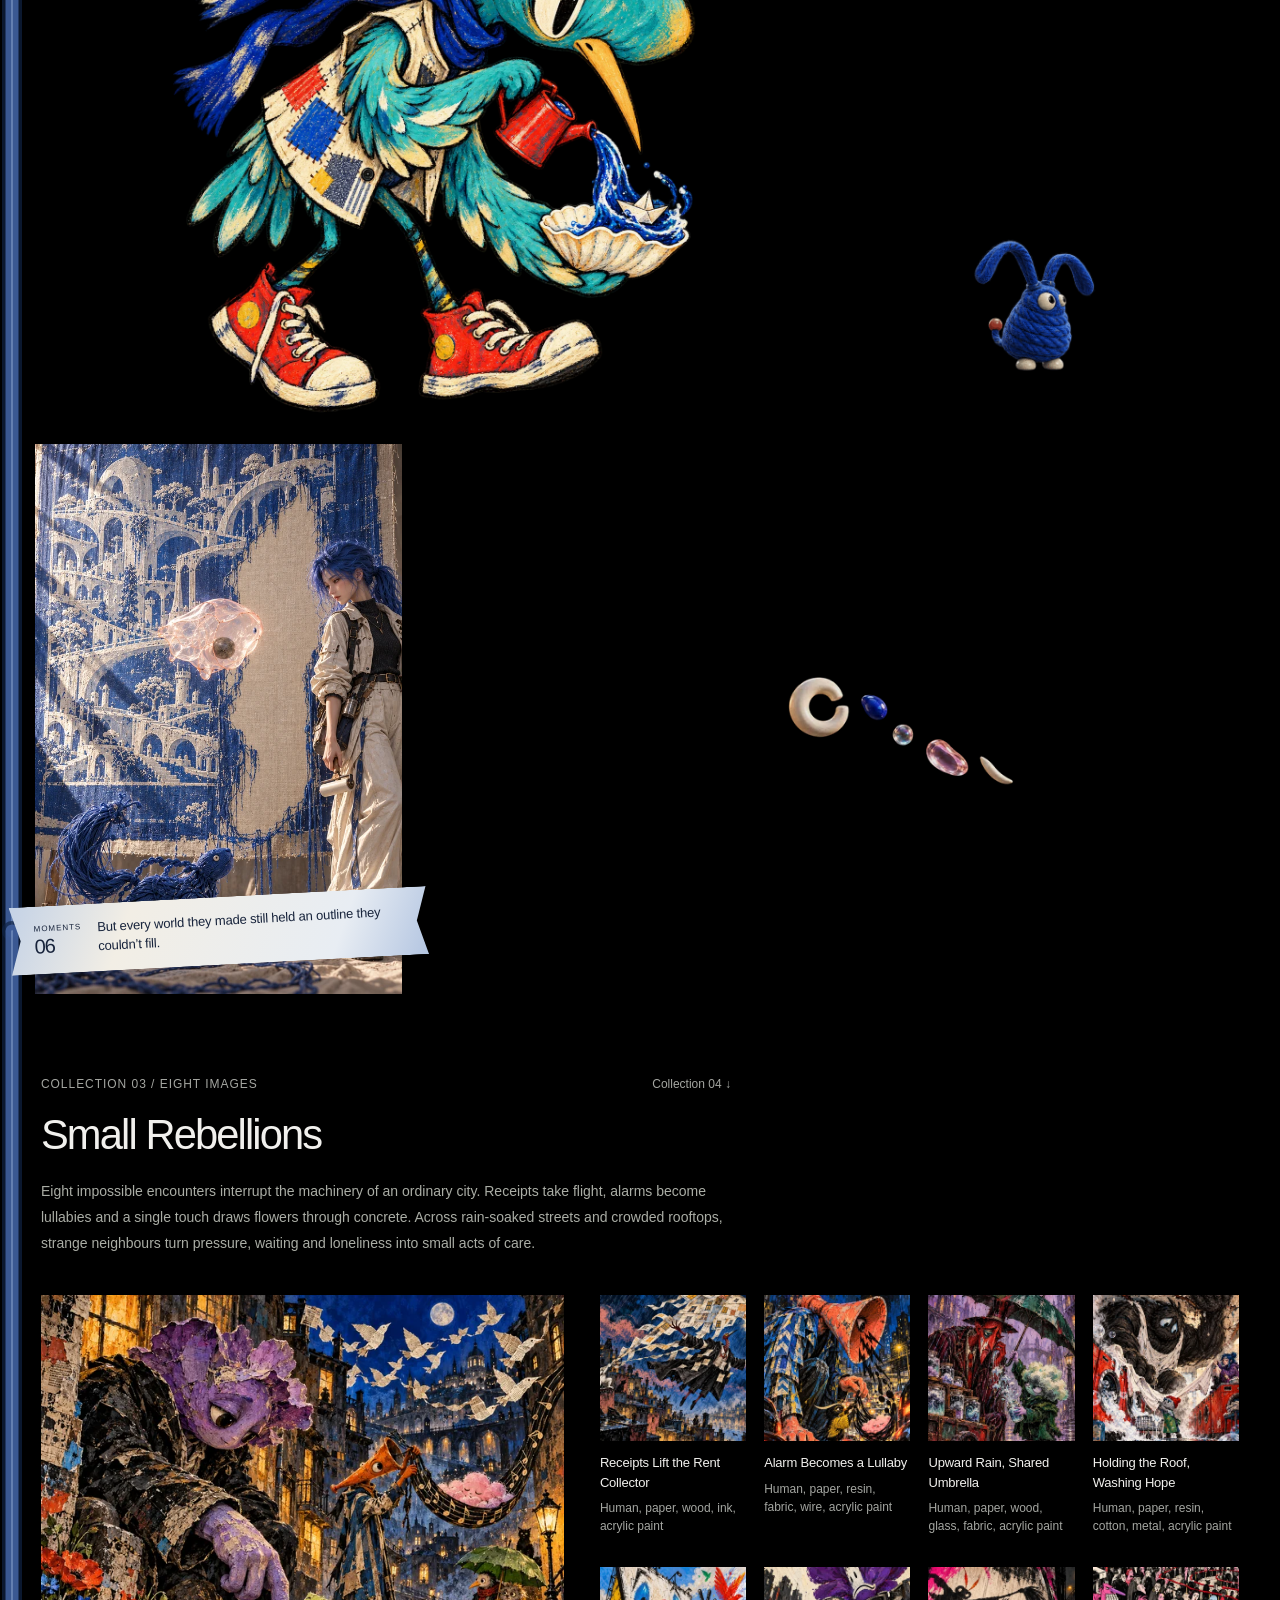
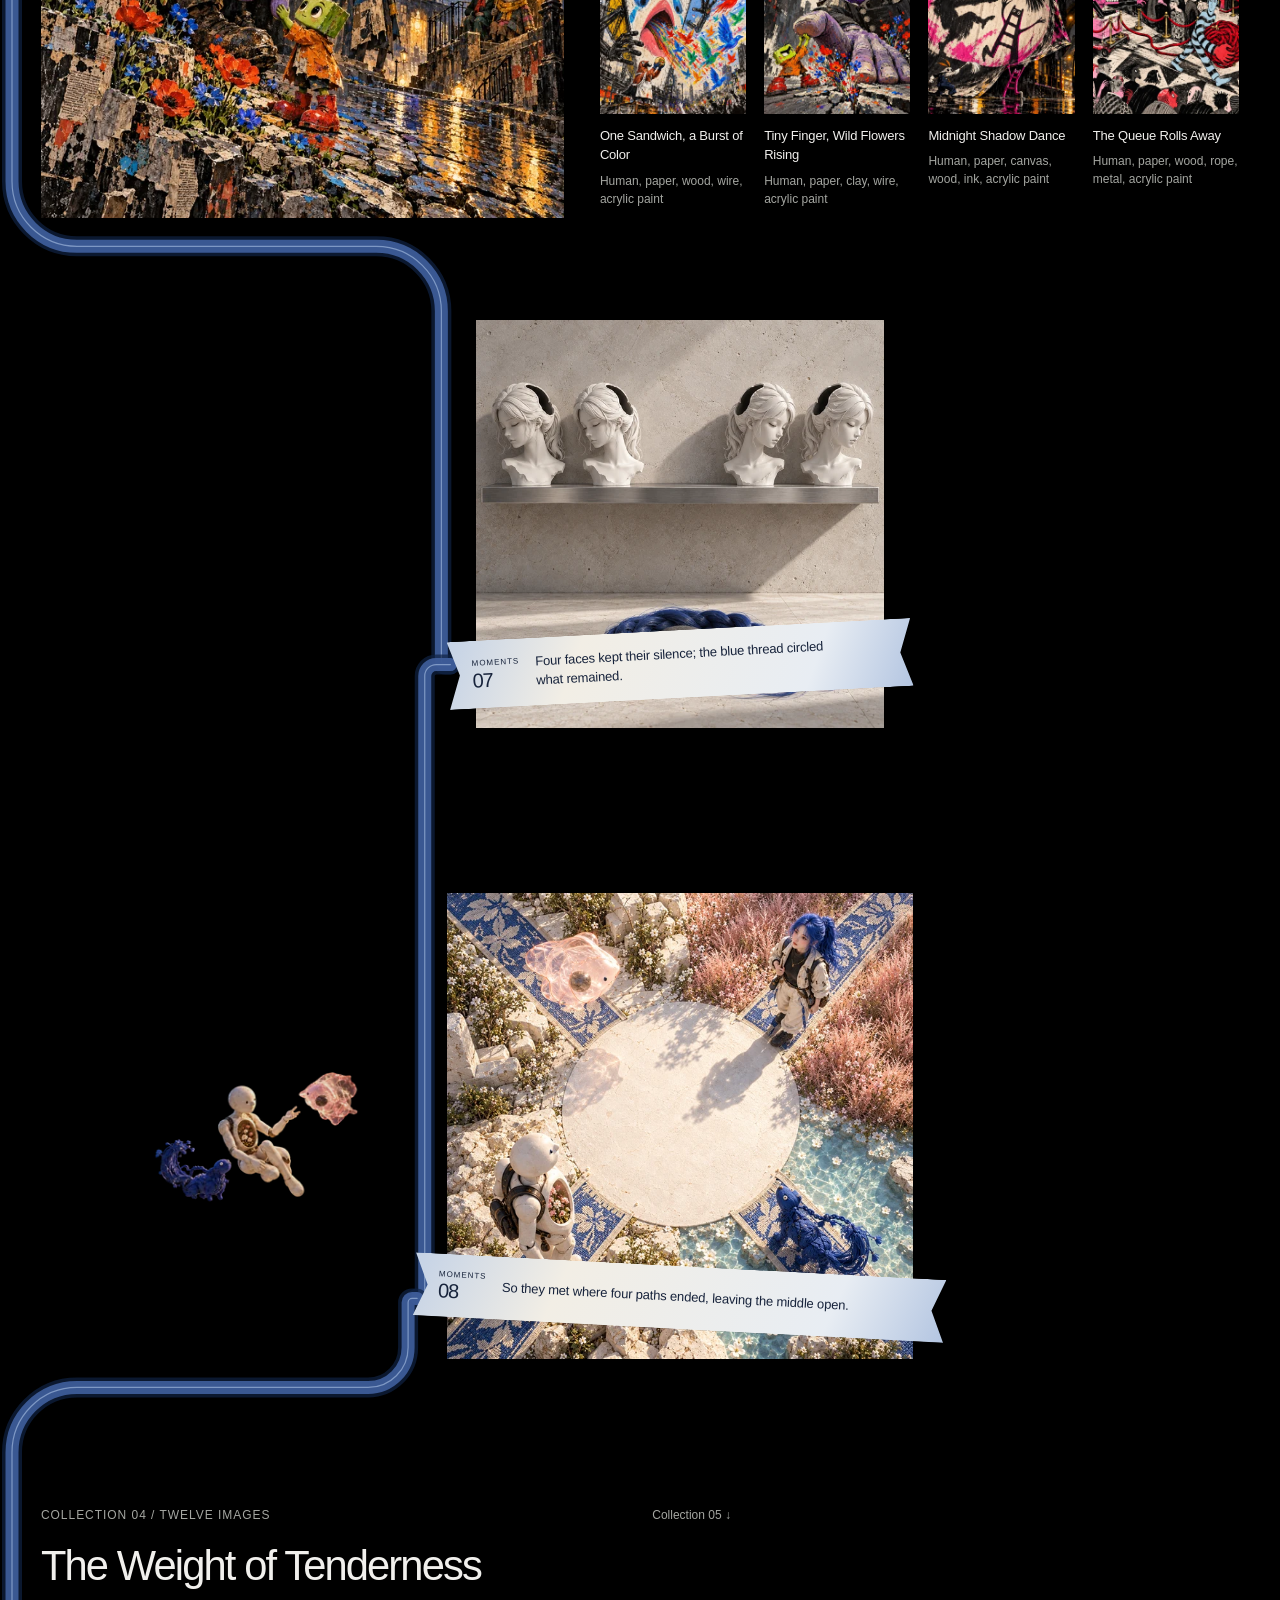
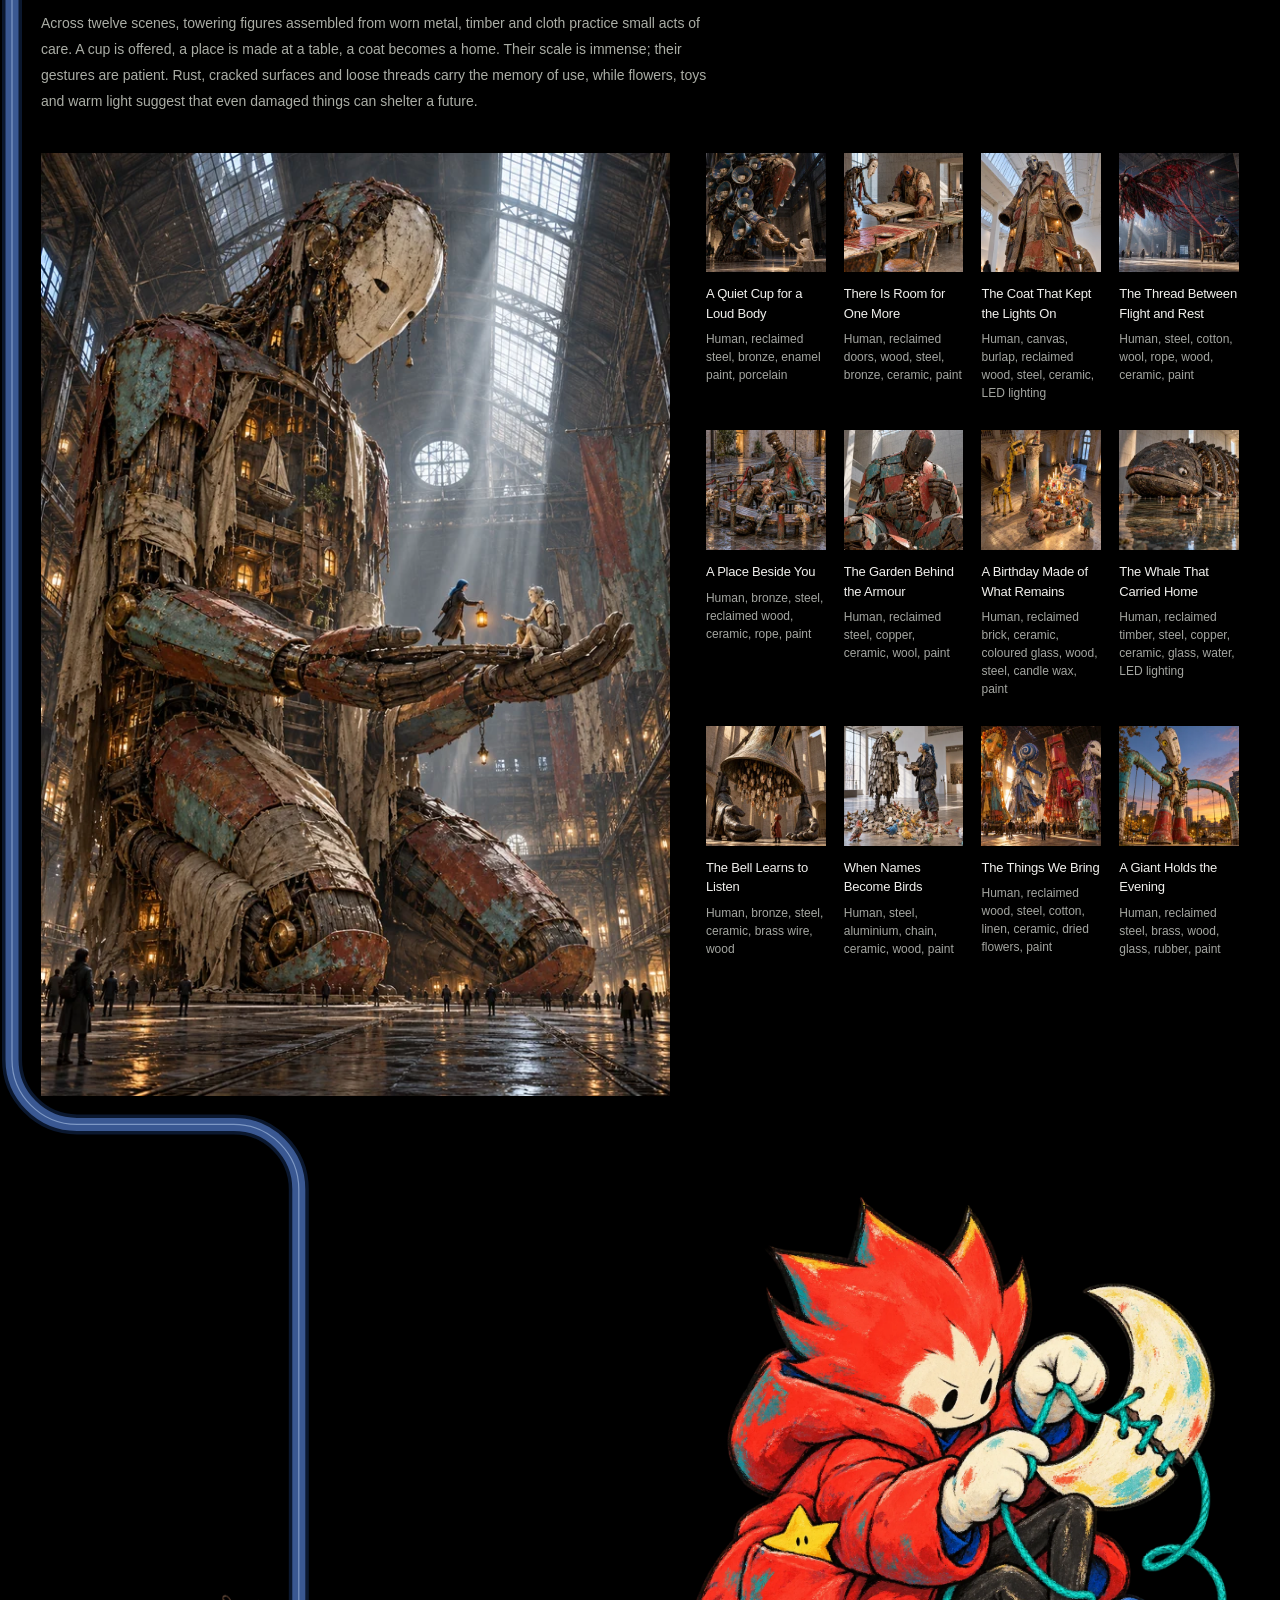
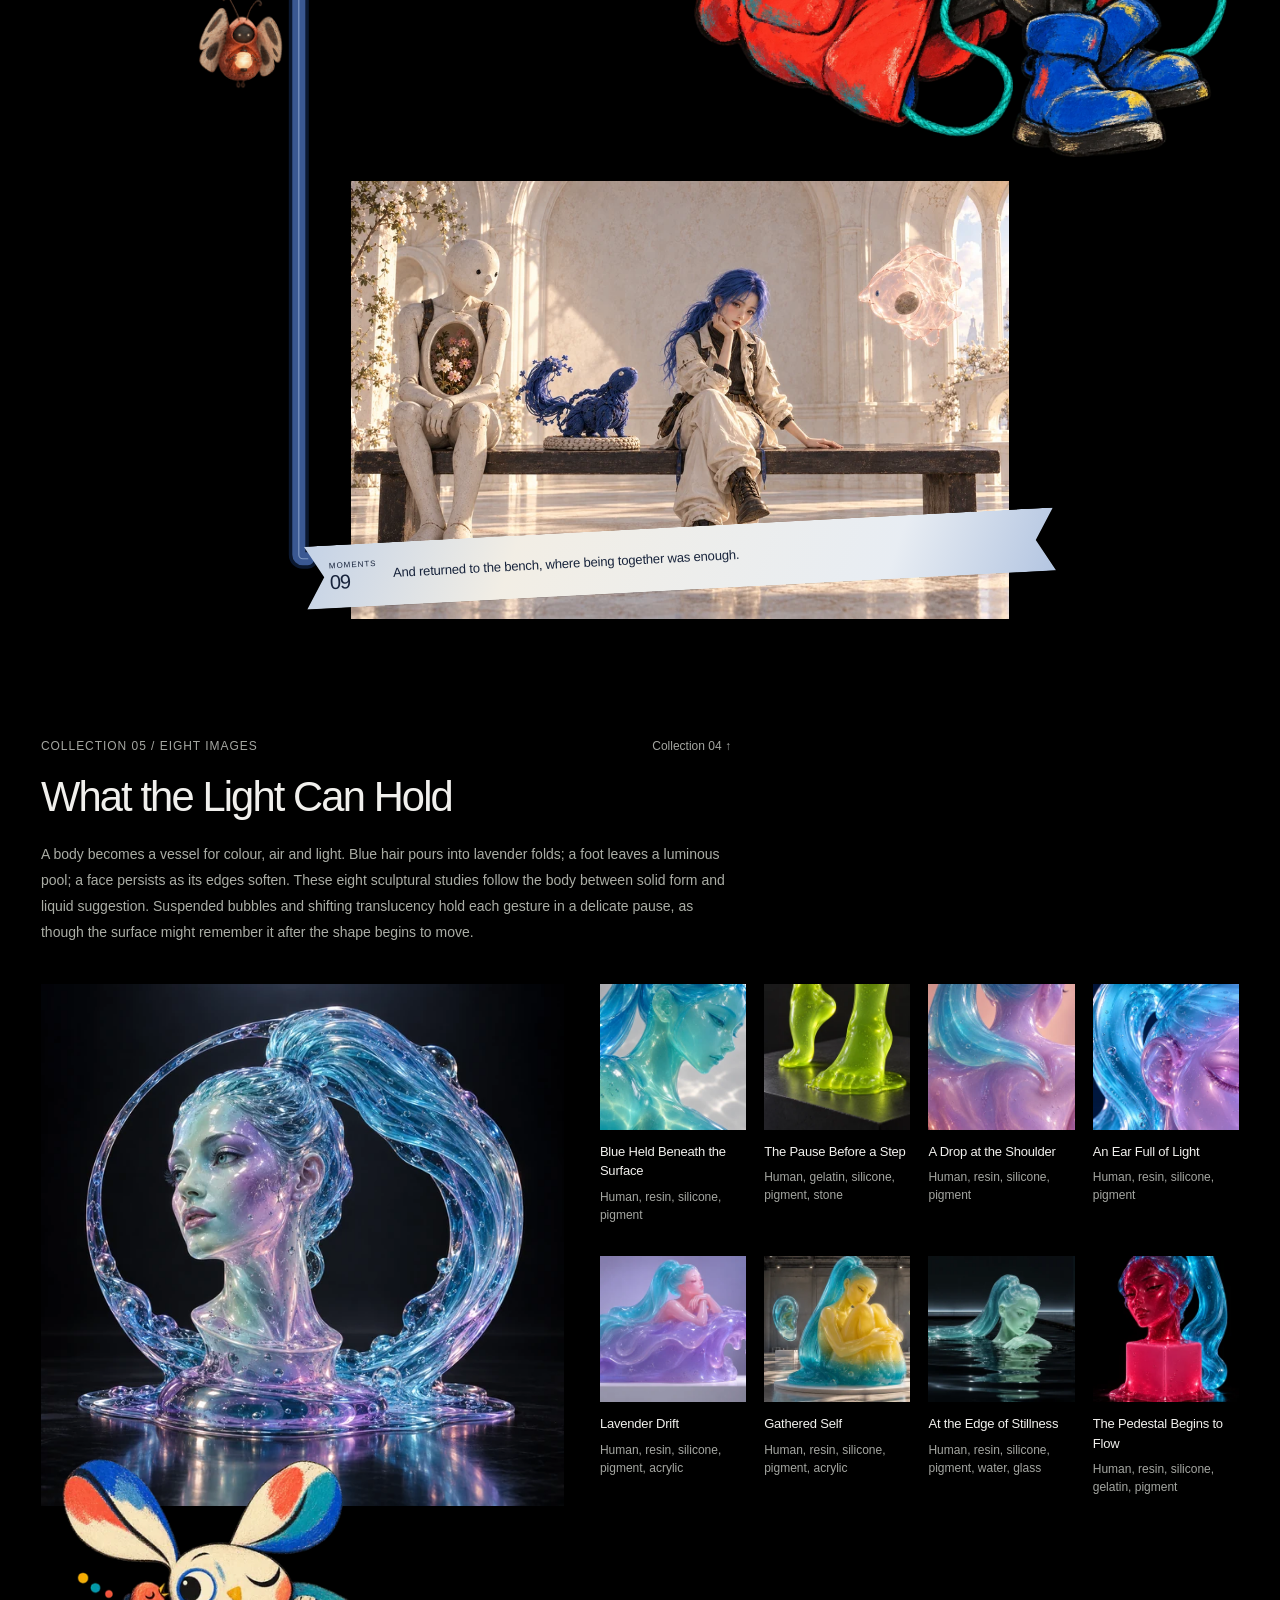
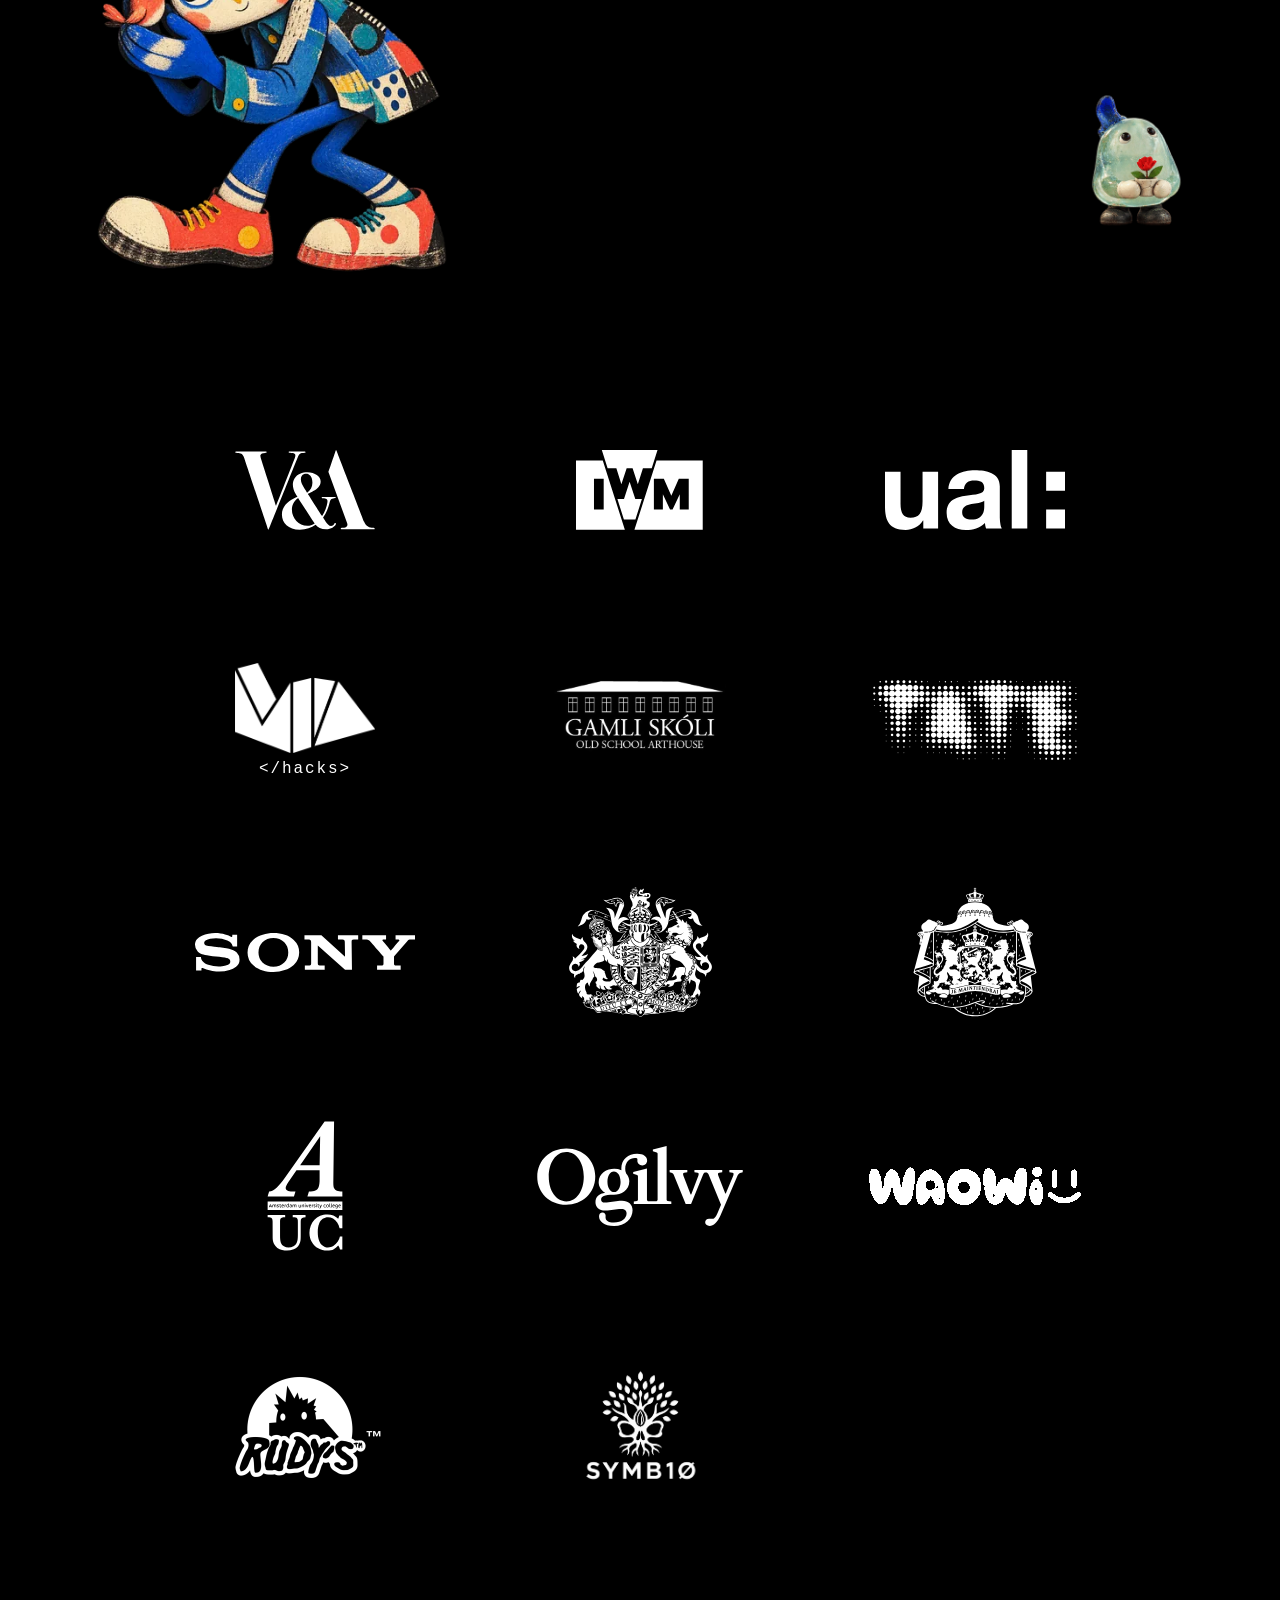
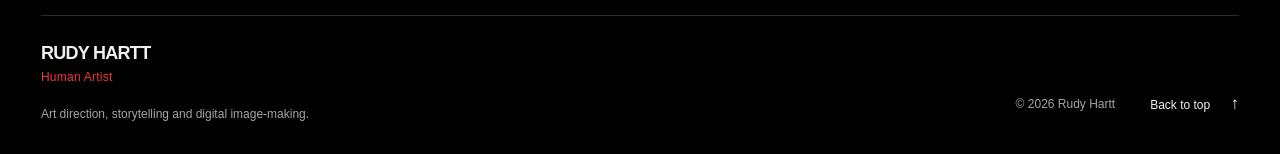
==== commit 10977f08: "Restore updated portfolio homepage without Oxford logo" ====
--- a/index.html
+++ b/index.html
@@ -450,7 +450,6 @@
         <a class="external-logo-link" href="https://www.royal-house.nl/" target="_blank" rel="noopener noreferrer" aria-label="Royal House of the Netherlands (opens in a new tab)"><img draggable="false" class="external-logo external-logo-royal" src="assets/logo-royal-netherlands.svg" width="109" height="115" alt="" loading="lazy" decoding="async"></a>
         <a class="external-logo-link" href="https://www.auc.nl/" target="_blank" rel="noopener noreferrer" aria-label="Amsterdam University College (opens in a new tab)"><img draggable="false" class="external-logo external-logo-square" src="assets/logo-auc.svg" width="95" height="163" alt="" loading="lazy" decoding="async"></a>
         <a class="external-logo-link" href="https://www.ogilvy.com/" target="_blank" rel="noopener noreferrer" aria-label="Ogilvy (opens in a new tab)"><img draggable="false" class="external-logo" src="assets/logo-ogilvy.svg" width="700" height="274" alt="" loading="lazy" decoding="async"></a>
-        <a class="external-logo-link" href="https://www.ox.ac.uk/" target="_blank" rel="noopener noreferrer" aria-label="University of Oxford (opens in a new tab)"><img draggable="false" class="external-logo external-logo-square" src="assets/logo-oxford.svg" width="81" height="80" alt="" loading="lazy" decoding="async"></a>
         <div class="external-logo-link external-logo-static"><img draggable="false" class="external-logo external-logo-waowi" src="assets/logo-waowi.webp" width="669" height="135" alt="WAOWI" loading="lazy" decoding="async"></div>
         <div class="external-logo-link external-logo-static"><span class="external-rudys-mark"><img draggable="false" class="external-logo external-logo-personal external-logo-rudys" src="assets/logo-rudys-transparent.svg" width="1080" height="1080" alt="RUDY’S™" loading="lazy" decoding="async"><sup class="external-logo-trademark" aria-hidden="true">™</sup></span></div>
         <div class="external-logo-link external-logo-static"><img draggable="false" class="external-logo external-logo-personal external-logo-symb10" src="assets/logo-symb10-transparent.svg" width="1254" height="1254" alt="SYMB10" loading="lazy" decoding="async"></div>
@@ -475,4 +474,3 @@
   </dialog>
 </body>
 </html>
-
